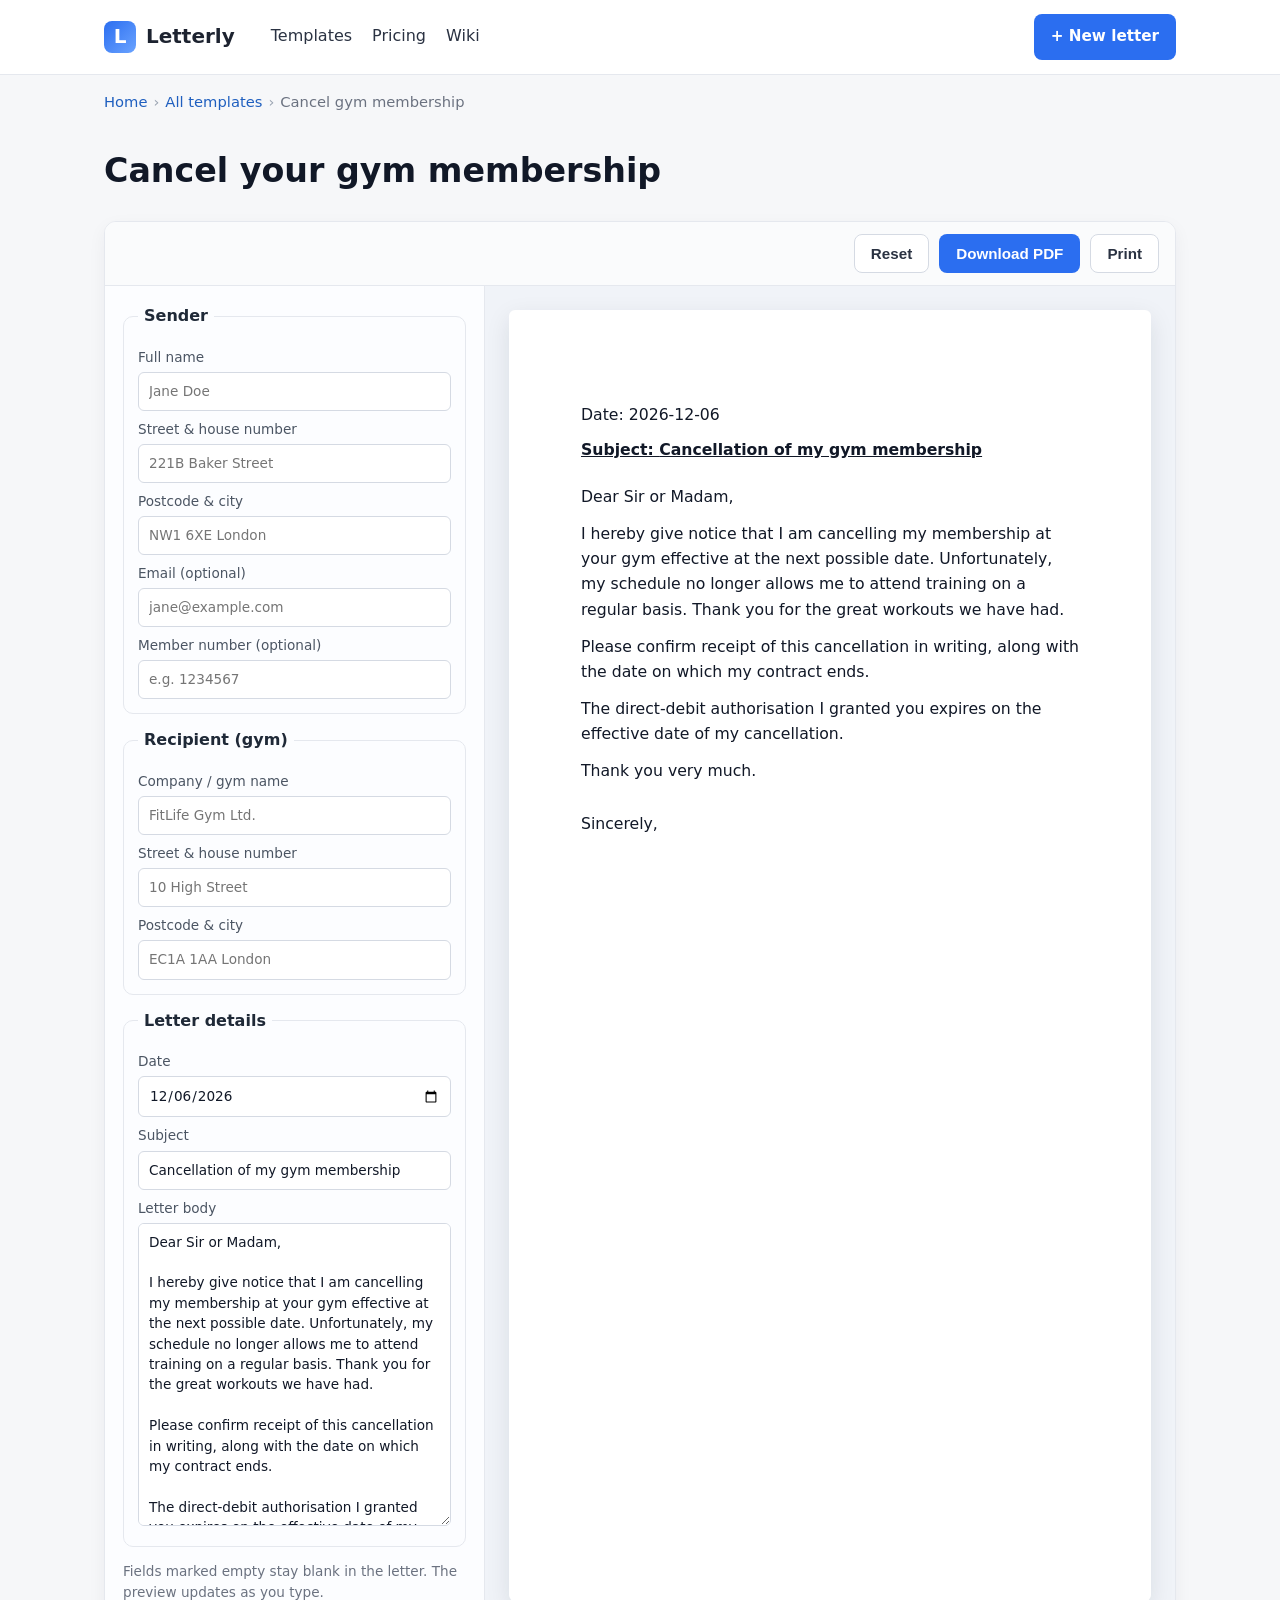
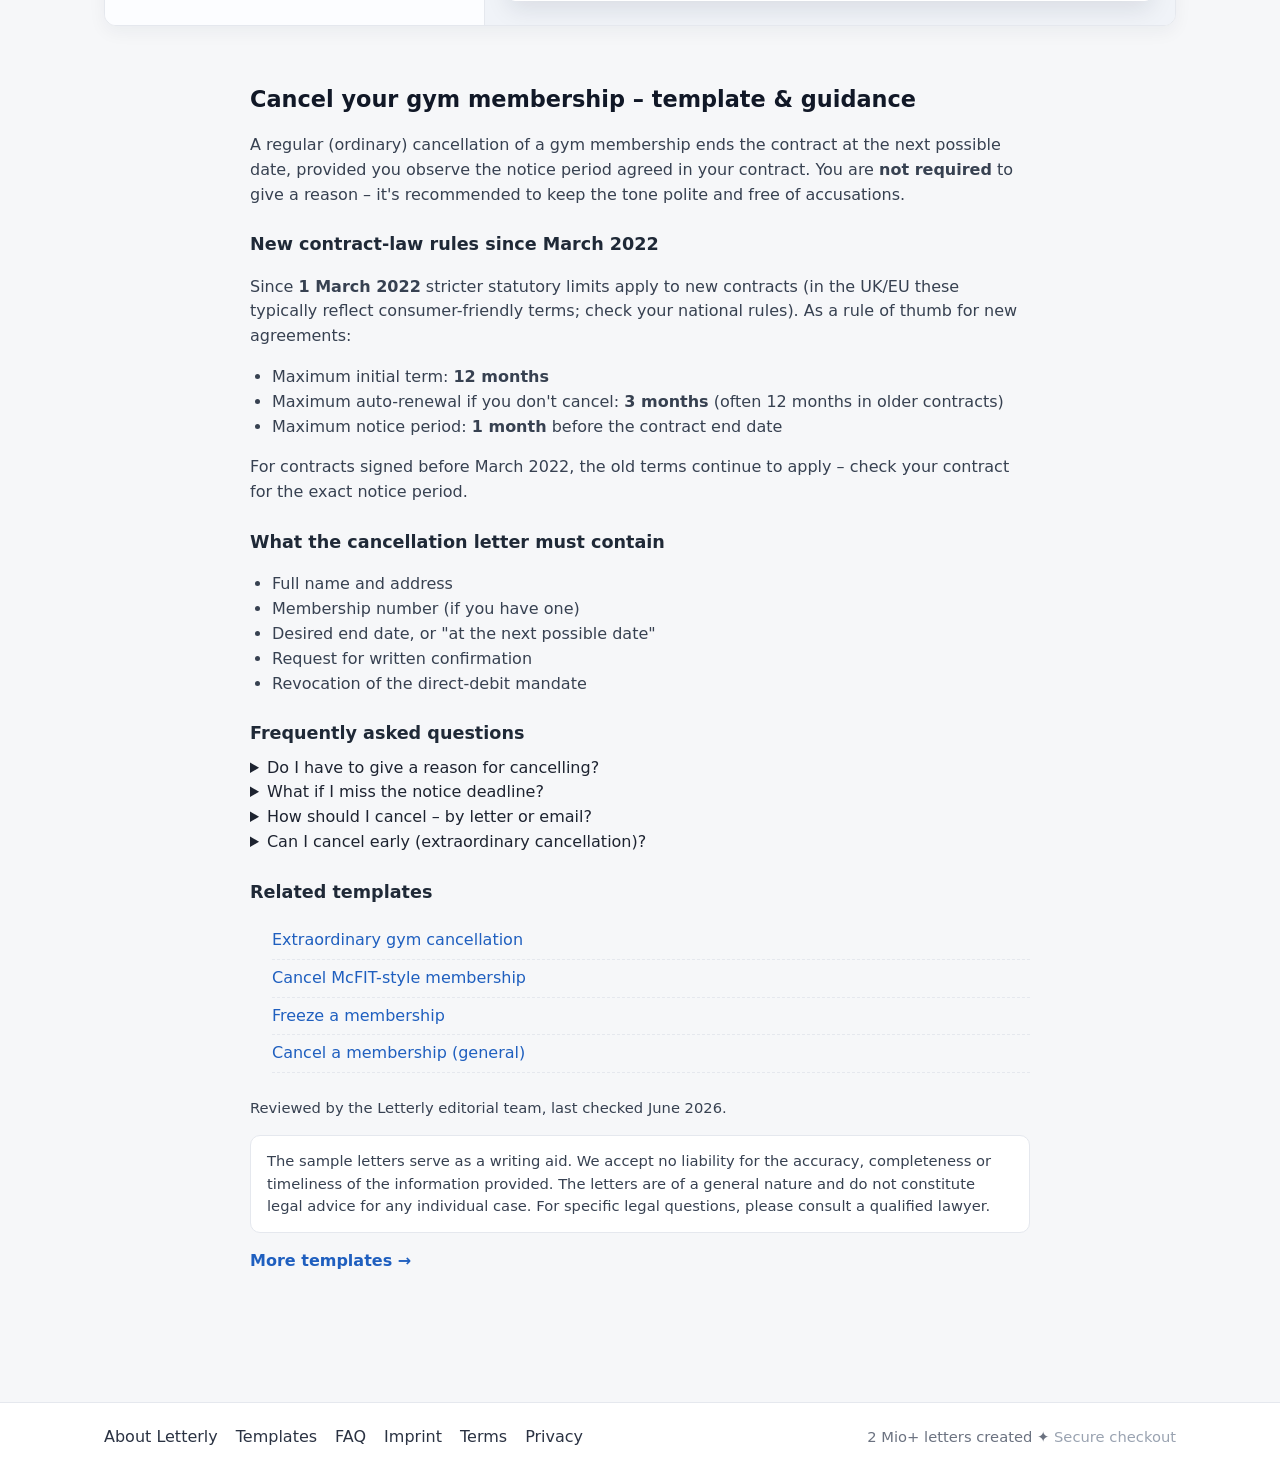
==== index.html @ f900211c "Move Letterly files to repo root Co-authored-by: kiloconnect[bot] <240665456+kiloconnect[bot]@users." ====
<!doctype html>
<html lang="en">
<head>
<meta charset="utf-8" />
<meta name="viewport" content="width=device-width, initial-scale=1" />
<title>Cancel gym membership – free template & sample letter | Letterly</title>
<meta name="description" content="Cancel your gym membership quickly and correctly – free sample letter, ready-to-use template, and a built-in editor to download your letter as a PDF." />
<link rel="stylesheet" href="styles.css" />
</head>
<body>

<header class="site-header">
  <div class="container header-inner">
    <a class="brand" href="/" aria-label="Letterly home">
      <span class="brand-mark" aria-hidden="true">L</span>
      <span class="brand-name">Letterly</span>
    </a>
    <nav class="primary-nav" aria-label="Primary">
      <a href="/templates">Templates</a>
      <a href="/pricing">Pricing</a>
      <a href="/wiki">Wiki</a>
    </nav>
    <a class="btn btn-primary new-letter" href="#editor">+ New letter</a>
  </div>
</header>

<nav class="breadcrumbs container" aria-label="Breadcrumb">
  <ol>
    <li><a href="/">Home</a></li>
    <li><a href="/templates">All templates</a></li>
    <li aria-current="page">Cancel gym membership</li>
  </ol>
</nav>

<main class="container page">

  <h1>Cancel your gym membership</h1>

  <section class="editor-wrap" id="editor">
    <div class="editor-toolbar" role="toolbar" aria-label="Letter actions">
      <button type="button" class="btn btn-ghost" id="btn-reset">Reset</button>
      <button type="button" class="btn btn-primary" id="btn-pdf">Download PDF</button>
      <button type="button" class="btn btn-ghost" id="btn-print">Print</button>
    </div>

    <div class="editor-grid">

      <form class="editor-form" id="letter-form" autocomplete="on" novalidate>
        <fieldset>
          <legend>Sender</legend>
          <label>Full name
            <input type="text" name="sender_name" placeholder="Jane Doe" />
          </label>
          <label>Street &amp; house number
            <input type="text" name="sender_street" placeholder="221B Baker Street" />
          </label>
          <label>Postcode &amp; city
            <input type="text" name="sender_city" placeholder="NW1 6XE London" />
          </label>
          <label>Email (optional)
            <input type="email" name="sender_email" placeholder="jane@example.com" />
          </label>
          <label>Member number (optional)
            <input type="text" name="member_no" placeholder="e.g. 1234567" />
          </label>
        </fieldset>

        <fieldset>
          <legend>Recipient (gym)</legend>
          <label>Company / gym name
            <input type="text" name="rcv_company" placeholder="FitLife Gym Ltd." />
          </label>
          <label>Street &amp; house number
            <input type="text" name="rcv_street" placeholder="10 High Street" />
          </label>
          <label>Postcode &amp; city
            <input type="text" name="rcv_city" placeholder="EC1A 1AA London" />
          </label>
        </fieldset>

        <fieldset>
          <legend>Letter details</legend>
          <label>Date
            <input type="date" name="date" />
          </label>
          <label>Subject
            <input type="text" name="subject" value="Cancellation of my gym membership" />
          </label>
          <label class="full">Letter body
            <textarea name="body" rows="14" spellcheck="true"></textarea>
          </label>
        </fieldset>

        <p class="form-hint">Fields marked empty stay blank in the letter. The preview updates as you type.</p>
      </form>

      <article class="letter-page" aria-label="Letter preview">
        <div class="letter">
          <div class="letter-meta">
            <div class="sender-block">
              <div class="sender-name" data-field="sender_name"></div>
              <div data-field="sender_street"></div>
              <div data-field="sender_city"></div>
              <div data-field="sender_email"></div>
            </div>
            <div class="receiver-block">
              <div data-field="rcv_company"></div>
              <div data-field="rcv_street"></div>
              <div data-field="rcv_city"></div>
            </div>
          </div>

          <div class="letter-info">
            <div class="date-line">Date: <span data-field="date"></span></div>
            <div class="subject-line">Subject: <span data-field="subject"></span></div>
            <div class="member-line" data-show-if="member_no">Member no.: <span data-field="member_no"></span></div>
          </div>

          <div class="letter-body" data-field="body"></div>

          <div class="letter-sign">
            <div class="sign-line">Sincerely,</div>
            <div class="sign-name" data-field="sender_name"></div>
          </div>
        </div>
      </article>

    </div>
  </section>

  <section class="info-section">
    <h2>Cancel your gym membership – template &amp; guidance</h2>

    <p>
      A regular (ordinary) cancellation of a gym membership ends the contract at the next possible date,
      provided you observe the notice period agreed in your contract. You are <strong>not required</strong>
      to give a reason – it's recommended to keep the tone polite and free of accusations.
    </p>

    <h3>New contract-law rules since March 2022</h3>
    <p>
      Since <strong>1 March 2022</strong> stricter statutory limits apply to new contracts
      (in the UK/EU these typically reflect consumer-friendly terms; check your national rules).
      As a rule of thumb for new agreements:
    </p>
    <ul>
      <li>Maximum initial term: <strong>12 months</strong></li>
      <li>Maximum auto-renewal if you don't cancel: <strong>3 months</strong> (often 12 months in older contracts)</li>
      <li>Maximum notice period: <strong>1 month</strong> before the contract end date</li>
    </ul>
    <p>
      For contracts signed before March 2022, the old terms continue to apply – check your contract
      for the exact notice period.
    </p>

    <h3>What the cancellation letter must contain</h3>
    <ul>
      <li>Full name and address</li>
      <li>Membership number (if you have one)</li>
      <li>Desired end date, or "at the next possible date"</li>
      <li>Request for written confirmation</li>
      <li>Revocation of the direct-debit mandate</li>
    </ul>

    <h3>Frequently asked questions</h3>

    <details>
      <summary>Do I have to give a reason for cancelling?</summary>
      <p>No. With an ordinary cancellation, you are not obliged to state a reason. You should, however,
      avoid criticism in your letter – a factual tone is more professional and prevents unnecessary conflict.</p>
    </details>

    <details>
      <summary>What if I miss the notice deadline?</summary>
      <p>Still send your cancellation – using the wording "at the next possible date". For post-March-2022
      contracts the term only extends by up to 3 months, not a full year as before.</p>
    </details>

    <details>
      <summary>How should I cancel – by letter or email?</summary>
      <p>Many gyms accept cancellation by email or via an online form. The legally safest option, however,
      is a written letter sent by <a href="#">registered post with proof of delivery</a>, because you can
      prove it was received on time.</p>
    </details>

    <details>
      <summary>Can I cancel early (extraordinary cancellation)?</summary>
      <p>Yes, for important reasons (relocation, illness, price increase, change of opening hours).
      See the <a href="#">template for extraordinary cancellation</a> for details.</p>
    </details>

    <h3>Related templates</h3>
    <ul class="related">
      <li><a href="#">Extraordinary gym cancellation</a></li>
      <li><a href="#">Cancel McFIT-style membership</a></li>
      <li><a href="#">Freeze a membership</a></li>
      <li><a href="#">Cancel a membership (general)</a></li>
    </ul>

    <p class="byline">Reviewed by the Letterly editorial team, last checked June 2026.</p>

    <p class="disclaimer">
      The sample letters serve as a writing aid. We accept no liability for the accuracy, completeness
      or timeliness of the information provided. The letters are of a general nature and do not constitute
      legal advice for any individual case. For specific legal questions, please consult a qualified lawyer.
    </p>

    <p><a href="/templates" class="link-more">More templates →</a></p>
  </section>

</main>

<footer class="site-footer">
  <div class="container footer-inner">
    <nav aria-label="Footer">
      <a href="/about">About Letterly</a>
      <a href="/templates">Templates</a>
      <a href="/faq">FAQ</a>
      <a href="/imprint">Imprint</a>
      <a href="/terms">Terms</a>
      <a href="/privacy">Privacy</a>
    </nav>
    <div class="footer-trust">
      <span>2 Mio+&nbsp;letters created ✦</span>
      <span class="muted">Secure checkout</span>
    </div>
  </div>
</footer>

<script src="app.js"></script>
</body>
</html>
---- styles.css ----
/* ---------- Base ---------- */
* { box-sizing: border-box; }
html, body { margin: 0; padding: 0; }
body {
  font: 16px/1.55 system-ui, -apple-system, "Segoe UI", Roboto, "Helvetica Neue", Arial, sans-serif;
  color: #1d2330;
  background: #f6f7f9;
  -webkit-font-smoothing: antialiased;
}
a { color: #1f5fbf; text-decoration: none; }
a:hover { text-decoration: underline; }
.container { max-width: 1120px; margin: 0 auto; padding: 0 24px; }

/* ---------- Header ---------- */
.site-header {
  background: #fff;
  border-bottom: 1px solid #e5e8ee;
  position: sticky; top: 0; z-index: 10;
}
.header-inner {
  display: flex; align-items: center; gap: 24px;
  padding: 14px 24px;
}
.brand {
  display: inline-flex; align-items: center; gap: 10px;
  font-weight: 700; font-size: 1.25rem; color: #1d2330;
}
.brand-mark {
  display: inline-grid; place-items: center;
  width: 32px; height: 32px; border-radius: 8px;
  background: linear-gradient(135deg, #2b6ef0, #6aa3ff);
  color: #fff; font-weight: 800;
}
.primary-nav { display: flex; gap: 20px; margin-left: 12px; }
.primary-nav a { color: #2a3242; font-weight: 500; }
.new-letter { margin-left: auto; }

/* ---------- Buttons ---------- */
.btn {
  display: inline-block; padding: 10px 16px; border-radius: 8px;
  border: 1px solid transparent; cursor: pointer; font-weight: 600;
  font-size: 0.95rem; text-decoration: none;
}
.btn-primary { background: #2b6ef0; color: #fff; }
.btn-primary:hover { background: #2456cf; text-decoration: none; }
.btn-ghost { background: #fff; color: #2a3242; border-color: #d5dae3; }
.btn-ghost:hover { background: #f1f3f7; }

/* ---------- Breadcrumbs ---------- */
.breadcrumbs { padding: 16px 24px 0; }
.breadcrumbs ol {
  list-style: none; padding: 0; margin: 0;
  display: flex; flex-wrap: wrap; gap: 6px;
  color: #6b7280; font-size: 0.92rem;
}
.breadcrumbs li::after { content: "›"; margin-left: 6px; color: #9aa3b1; }
.breadcrumbs li:last-child::after { content: ""; }

/* ---------- Page ---------- */
.page { padding: 20px 24px 64px; }
h1 {
  font-size: clamp(1.7rem, 2.6vw, 2.2rem);
  margin: 12px 0 24px; color: #111827;
}

.info-section { max-width: 780px; margin: 56px auto 0; }
.info-section h2 {
  font-size: 1.4rem; margin-top: 36px; margin-bottom: 12px; color: #111827;
}
.info-section h3 {
  font-size: 1.1rem; margin-top: 24px; margin-bottom: 8px; color: #1f2937;
}
.info-section p, .info-section ul { color: #374151; }
.info-section ul { padding-left: 22px; }
.related { list-style: none; padding-left: 0; }
.related li { padding: 6px 0; border-bottom: 1px dashed #e5e8ee; }
.byline { color: #6b7280; font-size: 0.92rem; margin-top: 24px; }
.disclaimer {
  background: #fff; border: 1px solid #e5e8ee; border-radius: 10px;
  padding: 14px 16px; font-size: 0.92rem; color: #586374;
}
.link-more { font-weight: 600; }

/* ---------- Editor ---------- */
.editor-wrap {
  background: #fff; border: 1px solid #e5e8ee; border-radius: 12px;
  box-shadow: 0 6px 18px rgba(20, 30, 60, 0.05);
  overflow: hidden;
}
.editor-toolbar {
  display: flex; gap: 10px; justify-content: flex-end;
  padding: 12px 16px; border-bottom: 1px solid #e5e8ee; background: #fafbfc;
}
.editor-grid {
  display: grid; grid-template-columns: minmax(280px, 380px) 1fr;
  gap: 0;
}
@media (max-width: 860px) {
  .editor-grid { grid-template-columns: 1fr; }
}

.editor-form {
  padding: 18px 18px 22px; border-right: 1px solid #e5e8ee;
  background: #fcfdff;
}
@media (max-width: 860px) {
  .editor-form { border-right: 0; border-bottom: 1px solid #e5e8ee; }
}
.editor-form fieldset {
  border: 1px solid #e5e8ee; border-radius: 10px;
  padding: 10px 14px 14px; margin: 0 0 14px;
}
.editor-form legend { font-weight: 600; color: #1f2937; padding: 0 6px; }
.editor-form label {
  display: block; font-size: 0.85rem; color: #4b5563;
  margin-top: 8px;
}
.editor-form input, .editor-form textarea {
  width: 100%; margin-top: 4px;
  border: 1px solid #d5dae3; border-radius: 6px;
  padding: 8px 10px; font: inherit; color: #111827;
  background: #fff;
}
.editor-form input:focus, .editor-form textarea:focus {
  outline: 2px solid #2b6ef0; outline-offset: 1px; border-color: #2b6ef0;
}
.editor-form textarea { min-height: 200px; resize: vertical; line-height: 1.5; }
.form-hint { color: #6b7280; font-size: 0.85rem; margin: 6px 0 0; }

/* ---------- Letter page (preview) ---------- */
.letter-page {
  padding: 24px;
  display: flex; justify-content: center;
  background: #f0f3f8;
}
.letter {
  width: 100%; max-width: 680px;
  background: #fff;
  padding: 64px 72px;
  border-radius: 6px;
  box-shadow: 0 8px 24px rgba(15, 25, 50, 0.10);
  color: #111827; line-height: 1.6;
  min-height: 720px;
  font-size: 0.98rem;
}
@media (max-width: 860px) {
  .letter { padding: 36px 24px; }
}

.letter-meta { margin-bottom: 28px; }
.sender-block { margin-bottom: 24px; }
.sender-name { font-weight: 600; }
.receiver-block { margin-top: 12px; }

.letter-info { margin: 18px 0 22px; }
.letter-info .date-line { margin-bottom: 10px; }
.letter-info .subject-line {
  font-weight: 600; text-decoration: underline; margin-bottom: 8px;
}
.letter-info .member-line { color: #374151; font-size: 0.94rem; }

.letter-body { white-space: pre-wrap; }
.letter-body p { margin: 0 0 12px; }

.letter-sign { margin-top: 28px; }
.sign-line { margin-bottom: 40px; }
.sign-name { font-weight: 600; }

[hidden] { display: none !important; }

/* ---------- Footer ---------- */
.site-footer {
  margin-top: 48px; background: #fff; border-top: 1px solid #e5e8ee;
}
.footer-inner {
  display: flex; flex-wrap: wrap; gap: 18px;
  align-items: center; justify-content: space-between;
  padding: 22px 24px;
}
.footer-inner nav { display: flex; flex-wrap: wrap; gap: 18px; }
.footer-inner nav a { color: #2a3242; }
.footer-trust { color: #6b7280; font-size: 0.92rem; }
.muted { color: #9aa3b1; }

/* ---------- Print (PDF) ---------- */
@media print {
  body { background: #fff; }
  .site-header, .site-footer, .breadcrumbs, .editor-toolbar,
  .editor-form, .info-section, .new-letter { display: none !important; }
  .editor-wrap { border: 0; box-shadow: none; border-radius: 0; }
  .editor-grid { display: block; }
  .letter-page {
    padding: 0; background: #fff;
  }
  .letter {
    box-shadow: none; border-radius: 0;
    padding: 0; max-width: none; min-height: 0;
  }
  @page { margin: 18mm 16mm; }
}
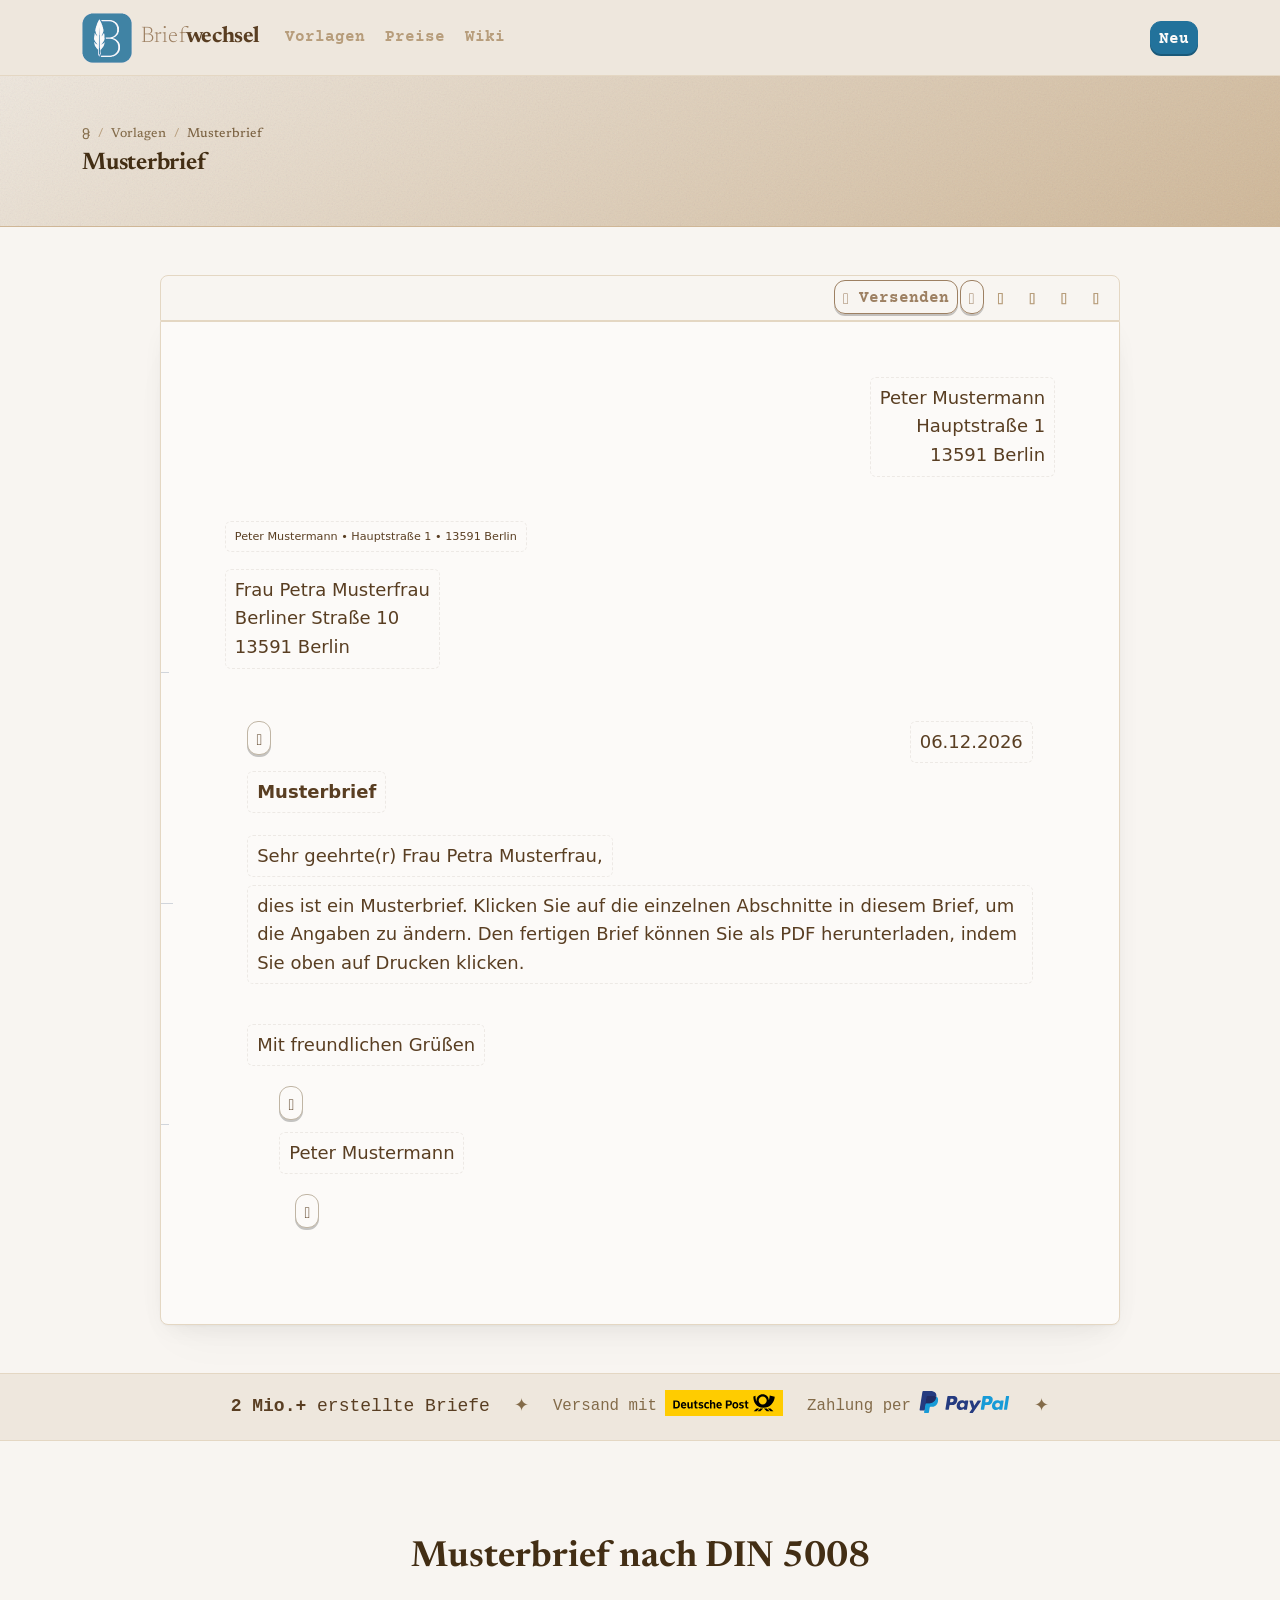
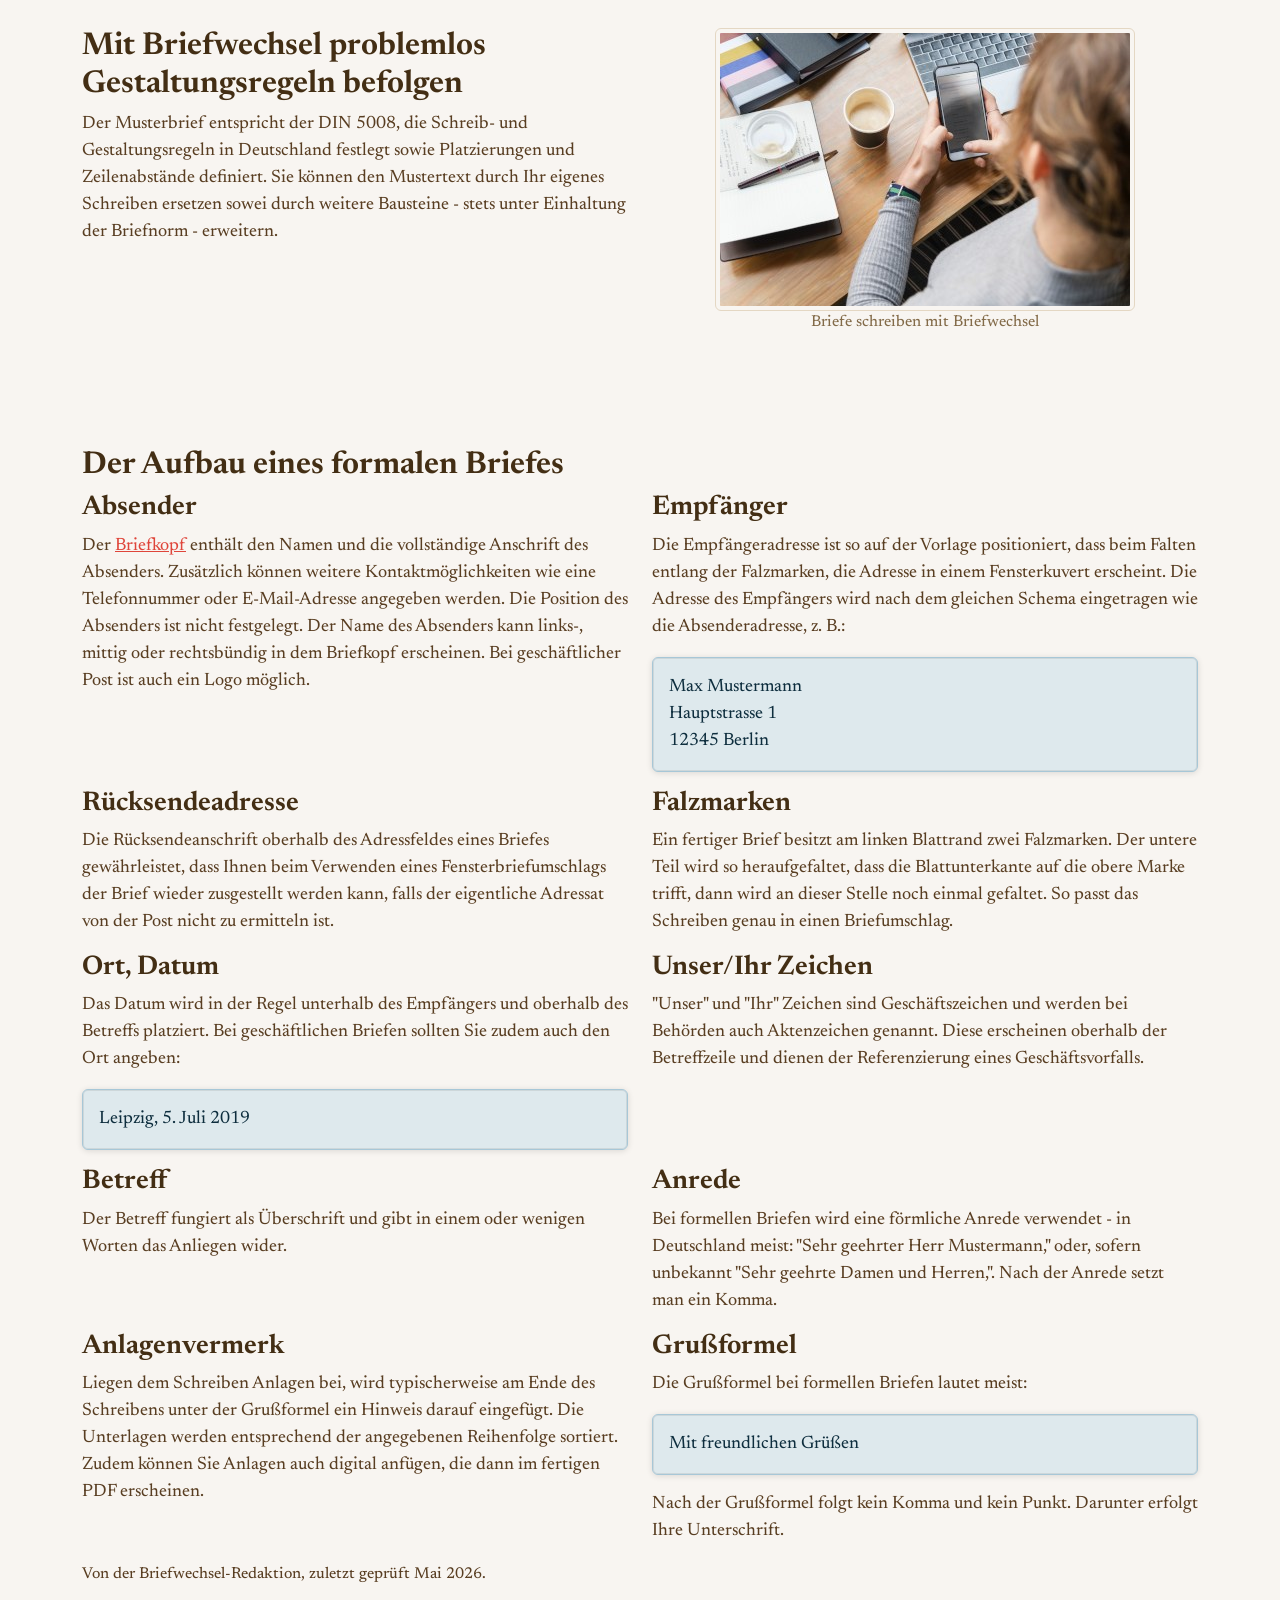
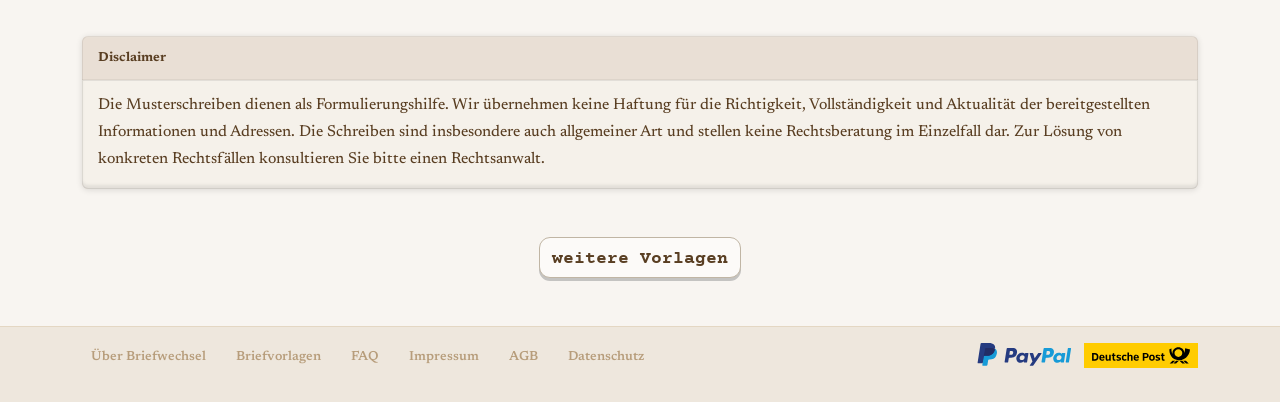
==== commit 37202f78: "refactor(ui): migrate to bootstrap and update content to German Replace custom CSS and vanilla JavaS" ====
--- a/index.html
+++ b/index.html
@@ -1,232 +1,272 @@
 <!doctype html>
-<html lang="en">
-<head>
+<html lang="de">
+    <head>
 <meta charset="utf-8" />
 <meta name="viewport" content="width=device-width, initial-scale=1" />
-<title>Cancel gym membership – free template & sample letter | Letterly</title>
-<meta name="description" content="Cancel your gym membership quickly and correctly – free sample letter, ready-to-use template, and a built-in editor to download your letter as a PDF." />
-<link rel="stylesheet" href="styles.css" />
-</head>
-<body>
+<link rel="apple-touch-icon" href="assets/img/logo_bw.png" />
+<link rel="icon" type="image/png" sizes="32x32" href="assets/img/logo_bw.png" />
+<link rel="icon" type="image/png" sizes="16x16" href="assets/img/logo_bw.png" />
+<link href="assets/css/bootstrap-icons.min.css" rel="stylesheet" type="text/css" />
+<link href="assets/css/style.min.css" rel="stylesheet" type="text/css" />
+<meta name="theme-color" content="#ffffff" />
+        <meta name="description" content="Musterbrief nach DIN 5008 – kostenlose Vorlage online ausfüllen. Mit Aufbau-Erklärung (Absender, Empfänger, Betreff, Grußformel) für Behörden und Unternehmen."/>
+<link rel="canonical" href="https://www.brief-wechsel.de/vorlagen/musterbrief" />
+<title>Musterbrief – kostenlose Vorlage nach DIN 5008</title>
+        <meta property="og:type" content="website" />
+        <meta property="og:url" content="https://www.brief-wechsel.de/vorlagen/musterbrief" />
+        <meta property="og:title" content="Musterbrief" />
+        <meta property="og:locale" content="de_DE" />
+    </head>
+    <body>
+        <header>
+<nav class="navbar navbar-expand-lg navbar-light bg-light">
+    <div class="container">
+        <a class="navbar-brand d-inline-flex align-items-center" href="#" title="Startseite" style="gap:0"><img src="assets/img/logo_bw.png" title="Briefwechsel" alt="Briefwechsel" width="50" height="50"/><span style="display:inline-flex;align-items:baseline;gap:0;margin-left:0.55rem;letter-spacing:-0.02em;line-height:1;vertical-align:middle"><span style="font-weight:300;color:var(--bs-primary);letter-spacing:0.01em">Brief</span><span style="font-weight:700;color:var(--bs-dark)">wechsel</span></span></a>
+        <button class="navbar-toggler" type="button" aria-controls="navbarMain" aria-expanded="false" aria-label="Navigation öffnen" onclick="var m=document.getElementById('navbarMain');var open=m.classList.toggle('show');this.setAttribute('aria-expanded',open)">
+            <span class="navbar-toggler-icon"></span>
+        </button>
+        <div class="collapse navbar-collapse" id="navbarMain">
+            <div class="navbar-nav me-auto">
+                <a class="nav-item nav-link" href="#" title="Vorlagen und Musterschreiben">Vorlagen</a>
+                <a class="nav-item nav-link" href="#" title="Preise fuer den Briefversand">Preise</a>
+                <a class="nav-item nav-link" href="#" title="Weitere Informationen">Wiki</a>
+            </div>
+            <a class="btn btn-info btn-sm d-block d-lg-inline mx-auto ms-lg-auto me-lg-0 mt-2 mt-lg-0" href="#" title="Neuen Brief schreiben">Neu</a>
+        </div>
+    </div>
+</nav>
+            <div class="primary-subheader py-3 py-sm-5 overflow-hidden">
+                <div class="container">
+                    <nav aria-label="breadcrumb">
+                        <ol class="breadcrumb">
+                            <li class="breadcrumb-item">
+                                <a href="#" title="Startseite">
+                                    <i class="bi bi-house"></i>
+                                </a>
+                            </li>
+                            <li class="breadcrumb-item">
+                                <a href="#" title="alle Vorlagen und Musterschreiben">Vorlagen</a>
+                            </li>
+                            <li class="breadcrumb-item active d-none d-sm-block" aria-current="page">
+                                Musterbrief
+                            </li>
+                        </ol>
+                    </nav>
+                    <h1>Musterbrief</h1>
+                </div>
+            </div>
+        </header>
+        <main>
+            <div class="container my-5">
+                <div id="app" class="mx-auto app-col">
+                    <div class="document mt-5 p-md-5 p-3">
+                        <div class="row justify-content-end">
+                            <div class="col-md-3">
+                                <div class="plhl-bg m-3">
+                                    <div style="height: 15px"></div>
+                                    <div class="plhl-masker" style="height: 10px"></div>
+                                    <div style="height: 15px"></div>
+                                    <div class="plhl-masker" style="height: 10px"></div>
+                                    <div style="height: 15px"></div>
+                                </div>
+                            </div>
+                        </div>
+                        <div class="row mt-5">
+                            <div class="col-md-3">
+                                <div class="plhl-bg m-3">
+                                    <div style="height: 15px"></div>
+                                    <div class="plhl-masker" style="height: 10px"></div>
+                                    <div style="height: 15px"></div>
+                                    <div class="plhl-masker" style="height: 10px"></div>
+                                    <div style="height: 15px"></div>
+                                </div>
+                            </div>
+                        </div>
+                        <div class="row mt-5 mb-5"><div class="col-10" id="body">
+ <p>Sehr geehrte Frau Petra Musterfrau,</p>
+ <p>verwenden Sie diese interaktive Vorlage für Ihre Korrespondenz mit Firmen, Behörden und Ämter. Zum Schreiben benötigen Sie nichts weiter als Ihren Browser, die Einhaltung der DIN-Norm ist damit gewährleistet. Formatierungsprobleme, ungewünschte Einrückungen sowie Zeilenumbrüche gehören der Vergangenheit an und Sie können sich ganz Ihrem Anliegen widmen.</p>
+ <p></p>
+ <p>Dies ist ein Musterbrief. Klicken Sie auf die einzelnen Abschnitte in diesem Brief, um die Angaben zu ändern. Den fertigen Brief können Sie als PDF herunterladen, indem Sie oben auf Drucken klicken.</p>
+</div></div>
+                        <div class="row mt-5 mb-5">
+                            <div class="alert alert-warning">
+                                <div class="callout-title">Bitte warten</div>
+                                <div class="callout-content">
+                                    Ihr Brief wird geladen. Sollte diese
+                                    Nachricht nicht in Kürze verschwinden,
+                                    empfehlen wir Ihnen, auch aus
+                                    Sicherheitsgründen, einen modernen Browser
+                                    wie
+                                    <a href="https://www.mozilla.org/de/firefox/new/">Firefox</a>
+                                    oder Chrome zu verwenden.
+                                </div>
+                            </div>
+                        </div>
+                    </div>
+                </div>
+            </div>
 
-<header class="site-header">
-  <div class="container header-inner">
-    <a class="brand" href="/" aria-label="Letterly home">
-      <span class="brand-mark" aria-hidden="true">L</span>
-      <span class="brand-name">Letterly</span>
-    </a>
-    <nav class="primary-nav" aria-label="Primary">
-      <a href="/templates">Templates</a>
-      <a href="/pricing">Pricing</a>
-      <a href="/wiki">Wiki</a>
-    </nav>
-    <a class="btn btn-primary new-letter" href="#editor">+ New letter</a>
-  </div>
-</header>
+            <section class="bg-body-secondary border-top border-bottom py-3 font-courier">
+                <div class="container">
+                    <div class="d-flex align-items-center justify-content-center gap-3 gap-md-4 flex-wrap text-muted">
+                        <span class="text-body"><strong>2&nbsp;Mio.+</strong> erstellte Briefe</span>
+                        <span class="text-muted d-none d-md-block">✦</span>
+                        <span class="d-inline-flex align-items-center gap-2">
+                            <span class="small">Versand mit</span>
+                            <img src="assets/img/DP-Logo_LM_rgb.svg" class="mb-2" alt="Deutsche Post" style="height: 26px"/>
+                        </span>
+                        <span class="d-inline-flex align-items-center gap-2">
+                            <span class="small">Zahlung per</span>
+                            <img src="assets/img/paypal.svg" class="mb-2" alt="PayPal" style="height: 24px"/>
+                        </span>
+                        <span class="text-muted d-none d-md-block">✦</span>
+                    </div>
+                </div>
+            </section>
 
-<nav class="breadcrumbs container" aria-label="Breadcrumb">
-  <ol>
-    <li><a href="/">Home</a></li>
-    <li><a href="/templates">All templates</a></li>
-    <li aria-current="page">Cancel gym membership</li>
-  </ol>
-</nav>
+            <section class="mt-5 pt-5 pb-5 bg-light prose" id="info">
+                <div class="container">
+                    <h2 class="text-center mb-5">Musterbrief nach DIN 5008</h2>
+        <div class="row">
+            <div class="col-md-6">
+                <h3>Mit Briefwechsel problemlos Gestaltungsregeln befolgen</h3>
+                <p>Der Musterbrief entspricht der DIN 5008, die Schreib- und Gestaltungsregeln in Deutschland festlegt sowie Platzierungen und Zeilenabstände definiert. Sie können den Mustertext durch Ihr eigenes Schreiben ersetzen sowei durch weitere Bausteine - stets unter Einhaltung der Briefnorm - erweitern.</p>
+            </div>
+            <div class="col-md-6">
+                <figure class="text-center">
+                    <img src="assets/img/brief_schreiben.jpg" class="img-fluid img-thumbnail" alt="Einen Brief schreiben mit Briefwechsel"/>
+                    <figcaption class="figure-caption">Briefe schreiben mit Briefwechsel</figcaption>
+                </figure>
+            </div>
+        </div>
+                </div>
+            </section>
+            <section class="mt-5 pb-5">
+    <div class="container">
+        <h3>Der Aufbau eines formalen Briefes</h3>
+        <div class="row">
+            <div class="col-md-6">
+                <h4>Absender</h4>
+                <p>Der <a href="#">Briefkopf</a> enthält den Namen und die vollständige Anschrift des Absenders. Zusätzlich können weitere Kontaktmöglichkeiten wie eine Telefonnummer oder E-Mail-Adresse angegeben werden. Die Position des Absenders ist nicht festgelegt. Der Name des Absenders kann links-, mittig oder rechtsbündig in dem Briefkopf erscheinen. Bei geschäftlicher Post ist auch ein Logo möglich.</p>
+            </div>
+            <div class="col-md-6">
+                <h4>Empfänger</h4>
+                <p>Die Empfängeradresse ist so auf der Vorlage positioniert, dass beim Falten entlang der Falzmarken, die Adresse in einem Fensterkuvert erscheint. Die Adresse des Empfängers wird nach dem gleichen Schema eingetragen wie die Absenderadresse, z. B.:</p>
+                <div class="alert alert-info">
+                    Max Mustermann<br>
+                    Hauptstrasse 1<br>
+                    12345 Berlin
+                </div>
+            </div>
+        </div>
+        <div class="row">
+            <div class="col-md-6">
+                <h4>Rücksendeadresse</h4>
+                <p>Die Rücksendeanschrift oberhalb des Adressfeldes eines Briefes gewährleistet, dass Ihnen beim Verwenden eines Fensterbriefumschlags der Brief wieder zusgestellt werden kann, falls der eigentliche Adressat von der Post nicht zu ermitteln ist.</p>
+            </div>
+            <div class="col-md-6">
+                <h4>Falzmarken</h4>
+                <p>Ein fertiger Brief besitzt am linken Blattrand zwei Falzmarken. Der untere Teil wird so heraufgefaltet, dass die Blattunterkante auf die obere Marke trifft, dann wird an dieser Stelle noch einmal gefaltet. So passt das Schreiben genau in einen Briefumschlag.</p>
+            </div>
+        </div>
+        <div class="row">
+            <div class="col-md-6">
+                <h4>Ort, Datum</h4>
+                <p>Das Datum wird in der Regel unterhalb des Empfängers und oberhalb des Betreffs platziert. Bei geschäftlichen Briefen sollten Sie zudem auch den Ort angeben:</p>
+                <div class="alert alert-info">Leipzig, 5. Juli 2019</div>
+            </div>
+            <div class="col-md-6">
+                <h4>Unser/Ihr Zeichen</h4>
+                <p>"Unser" und "Ihr" Zeichen sind Geschäftszeichen und werden bei Behörden auch Aktenzeichen genannt. Diese erscheinen oberhalb der Betreffzeile und dienen der Referenzierung eines Geschäftsvorfalls.</p>
+            </div>
+        </div>
+        <div class="row">
+            <div class="col-md-6">
+                <h4>Betreff</h4>
+                <p>Der Betreff fungiert als Überschrift und gibt in einem oder wenigen Worten das Anliegen wider.</p>
+            </div>
+            <div class="col-md-6">
+                <h4>Anrede</h4>
+                <p>Bei formellen Briefen wird eine förmliche Anrede verwendet - in Deutschland meist: "Sehr geehrter Herr Mustermann," oder, sofern unbekannt "Sehr geehrte Damen und Herren,". Nach der Anrede setzt man ein Komma.</p>
+            </div>
+        </div>
+        <div class="row">
+            <div class="col-md-6">
+                <h4>Anlagenvermerk</h4>
+                <p>Liegen dem Schreiben Anlagen bei, wird typischerweise am Ende des Schreibens unter der Grußformel ein Hinweis darauf eingefügt. Die Unterlagen werden entsprechend der angegebenen Reihenfolge sortiert. Zudem können Sie Anlagen auch digital anfügen, die dann im fertigen PDF erscheinen.</p>
+            </div>
+            <div class="col-md-6">
+                <h4>Grußformel</h4>
+                <p>Die Grußformel bei formellen Briefen lautet meist:</p>
+                <div class="alert alert-info">Mit freundlichen Grüßen</div>
+                <p>Nach der Grußformel folgt kein Komma und kein Punkt. Darunter erfolgt Ihre Unterschrift.</p>
+            </div>
+        </div>
 
-<main class="container page">
-
-  <h1>Cancel your gym membership</h1>
-
-  <section class="editor-wrap" id="editor">
-    <div class="editor-toolbar" role="toolbar" aria-label="Letter actions">
-      <button type="button" class="btn btn-ghost" id="btn-reset">Reset</button>
-      <button type="button" class="btn btn-primary" id="btn-pdf">Download PDF</button>
-      <button type="button" class="btn btn-ghost" id="btn-print">Print</button>
-    </div>
-
-    <div class="editor-grid">
-
-      <form class="editor-form" id="letter-form" autocomplete="on" novalidate>
-        <fieldset>
-          <legend>Sender</legend>
-          <label>Full name
-            <input type="text" name="sender_name" placeholder="Jane Doe" />
-          </label>
-          <label>Street &amp; house number
-            <input type="text" name="sender_street" placeholder="221B Baker Street" />
-          </label>
-          <label>Postcode &amp; city
-            <input type="text" name="sender_city" placeholder="NW1 6XE London" />
-          </label>
-          <label>Email (optional)
-            <input type="email" name="sender_email" placeholder="jane@example.com" />
-          </label>
-          <label>Member number (optional)
-            <input type="text" name="member_no" placeholder="e.g. 1234567" />
-          </label>
-        </fieldset>
-
-        <fieldset>
-          <legend>Recipient (gym)</legend>
-          <label>Company / gym name
-            <input type="text" name="rcv_company" placeholder="FitLife Gym Ltd." />
-          </label>
-          <label>Street &amp; house number
-            <input type="text" name="rcv_street" placeholder="10 High Street" />
-          </label>
-          <label>Postcode &amp; city
-            <input type="text" name="rcv_city" placeholder="EC1A 1AA London" />
-          </label>
-        </fieldset>
-
-        <fieldset>
-          <legend>Letter details</legend>
-          <label>Date
-            <input type="date" name="date" />
-          </label>
-          <label>Subject
-            <input type="text" name="subject" value="Cancellation of my gym membership" />
-          </label>
-          <label class="full">Letter body
-            <textarea name="body" rows="14" spellcheck="true"></textarea>
-          </label>
-        </fieldset>
-
-        <p class="form-hint">Fields marked empty stay blank in the letter. The preview updates as you type.</p>
-      </form>
-
-      <article class="letter-page" aria-label="Letter preview">
-        <div class="letter">
-          <div class="letter-meta">
-            <div class="sender-block">
-              <div class="sender-name" data-field="sender_name"></div>
-              <div data-field="sender_street"></div>
-              <div data-field="sender_city"></div>
-              <div data-field="sender_email"></div>
-            </div>
-            <div class="receiver-block">
-              <div data-field="rcv_company"></div>
-              <div data-field="rcv_street"></div>
-              <div data-field="rcv_city"></div>
-            </div>
-          </div>
-
-          <div class="letter-info">
-            <div class="date-line">Date: <span data-field="date"></span></div>
-            <div class="subject-line">Subject: <span data-field="subject"></span></div>
-            <div class="member-line" data-show-if="member_no">Member no.: <span data-field="member_no"></span></div>
-          </div>
-
-          <div class="letter-body" data-field="body"></div>
-
-          <div class="letter-sign">
-            <div class="sign-line">Sincerely,</div>
-            <div class="sign-name" data-field="sender_name"></div>
-          </div>
-        </div>
-      </article>
-
-    </div>
-  </section>
-
-  <section class="info-section">
-    <h2>Cancel your gym membership – template &amp; guidance</h2>
-
-    <p>
-      A regular (ordinary) cancellation of a gym membership ends the contract at the next possible date,
-      provided you observe the notice period agreed in your contract. You are <strong>not required</strong>
-      to give a reason – it's recommended to keep the tone polite and free of accusations.
-    </p>
-
-    <h3>New contract-law rules since March 2022</h3>
-    <p>
-      Since <strong>1 March 2022</strong> stricter statutory limits apply to new contracts
-      (in the UK/EU these typically reflect consumer-friendly terms; check your national rules).
-      As a rule of thumb for new agreements:
-    </p>
-    <ul>
-      <li>Maximum initial term: <strong>12 months</strong></li>
-      <li>Maximum auto-renewal if you don't cancel: <strong>3 months</strong> (often 12 months in older contracts)</li>
-      <li>Maximum notice period: <strong>1 month</strong> before the contract end date</li>
-    </ul>
-    <p>
-      For contracts signed before March 2022, the old terms continue to apply – check your contract
-      for the exact notice period.
-    </p>
-
-    <h3>What the cancellation letter must contain</h3>
-    <ul>
-      <li>Full name and address</li>
-      <li>Membership number (if you have one)</li>
-      <li>Desired end date, or "at the next possible date"</li>
-      <li>Request for written confirmation</li>
-      <li>Revocation of the direct-debit mandate</li>
-    </ul>
-
-    <h3>Frequently asked questions</h3>
-
-    <details>
-      <summary>Do I have to give a reason for cancelling?</summary>
-      <p>No. With an ordinary cancellation, you are not obliged to state a reason. You should, however,
-      avoid criticism in your letter – a factual tone is more professional and prevents unnecessary conflict.</p>
-    </details>
-
-    <details>
-      <summary>What if I miss the notice deadline?</summary>
-      <p>Still send your cancellation – using the wording "at the next possible date". For post-March-2022
-      contracts the term only extends by up to 3 months, not a full year as before.</p>
-    </details>
-
-    <details>
-      <summary>How should I cancel – by letter or email?</summary>
-      <p>Many gyms accept cancellation by email or via an online form. The legally safest option, however,
-      is a written letter sent by <a href="#">registered post with proof of delivery</a>, because you can
-      prove it was received on time.</p>
-    </details>
-
-    <details>
-      <summary>Can I cancel early (extraordinary cancellation)?</summary>
-      <p>Yes, for important reasons (relocation, illness, price increase, change of opening hours).
-      See the <a href="#">template for extraordinary cancellation</a> for details.</p>
-    </details>
-
-    <h3>Related templates</h3>
-    <ul class="related">
-      <li><a href="#">Extraordinary gym cancellation</a></li>
-      <li><a href="#">Cancel McFIT-style membership</a></li>
-      <li><a href="#">Freeze a membership</a></li>
-      <li><a href="#">Cancel a membership (general)</a></li>
-    </ul>
-
-    <p class="byline">Reviewed by the Letterly editorial team, last checked June 2026.</p>
-
-    <p class="disclaimer">
-      The sample letters serve as a writing aid. We accept no liability for the accuracy, completeness
-      or timeliness of the information provided. The letters are of a general nature and do not constitute
-      legal advice for any individual case. For specific legal questions, please consult a qualified lawyer.
-    </p>
-
-    <p><a href="/templates" class="link-more">More templates →</a></p>
-  </section>
-
-</main>
-
-<footer class="site-footer">
-  <div class="container footer-inner">
-    <nav aria-label="Footer">
-      <a href="/about">About Letterly</a>
-      <a href="/templates">Templates</a>
-      <a href="/faq">FAQ</a>
-      <a href="/imprint">Imprint</a>
-      <a href="/terms">Terms</a>
-      <a href="/privacy">Privacy</a>
-    </nav>
-    <div class="footer-trust">
-      <span>2 Mio+&nbsp;letters created ✦</span>
-      <span class="muted">Secure checkout</span>
+        <p><small>Von der Briefwechsel-Redaktion, zuletzt geprüft Mai 2026.</small></p>
+                    <div class="callout callout-note mt-5">
+                        <div class="callout-title">Disclaimer</div>
+                        <div class="callout-content">
+                            <small>Die Musterschreiben dienen als Formulierungshilfe. Wir übernehmen keine Haftung für die Richtigkeit, Vollständigkeit und Aktualität der bereitgestellten Informationen und Adressen. Die Schreiben sind insbesondere auch allgemeiner Art und stellen keine Rechtsberatung im Einzelfall dar. Zur Lösung von konkreten Rechtsfällen konsultieren Sie bitte einen Rechtsanwalt.</small>
+                        </div>
+                    </div>
+                    <div class="text-center mt-5">
+                        <a class="btn btn-secondary" href="#" title="Briefvorlagen und Musterbriefe">weitere Vorlagen</a>
+                    </div>
+                </div>
+            </section>
+        </main>
+<script src="assets/js/app.js"></script>
+<footer>
+  <div class="container">
+    <div class="row">
+      <div class="col-md-8">
+        <ul class="list-inline">
+          <li class="list-inline-item"><a href="#">Über Briefwechsel</a></li>
+          <li class="list-inline-item"><a href="#">Briefvorlagen</a></li>
+          <li class="list-inline-item"><a href="#">FAQ</a></li>
+          <li class="list-inline-item"><a href="#">Impressum</a></li>
+          <li class="list-inline-item"><a href="#">AGB</a></li>
+          <li class="list-inline-item"><a href="#">Datenschutz</a></li>
+        </ul>
+      </div>
+      <div class="col-md-4 text-end">
+        <ul class="list-inline">
+          <li class="list-inline-item me-2"><img src="assets/img/paypal.svg" alt="PayPal" title="Briefe bezahlen mit PayPal" height="25"></li>
+          <li class="list-inline-item"><img src="assets/img/DP-Logo_LM_rgb.svg" alt="Deutsche Post" title="Briefe verschicken mit Deutsche Post" height="25"></li>
+        </ul>
+      </div>
     </div>
   </div>
 </footer>
-
-<script src="app.js"></script>
-</body>
+        <script>
+/* Self-contained FAQ accordion toggler. Mirrors the .collapsed/.show class
+   toggling that re-frame does for the in-app accordion (see preferences.cljs),
+   without any Bootstrap JS. Scoped to .accordion-faq so it never touches the
+   Reagent-managed settings accordion, and it never stops event propagation,
+   so React's synthetic events are unaffected. */
+(function () {
+  if (window.__faqAccordionBound) return;
+  window.__faqAccordionBound = true;
+  document.addEventListener("click", function (e) {
+    var t = e.target;
+    if (!t || !t.closest) return;
+    var btn = t.closest(".accordion-faq .accordion-button");
+    if (!btn) return;
+    var item = btn.closest(".accordion-item");
+    var panel = item && item.querySelector(".accordion-collapse");
+    if (!panel) return;
+    var isOpen = !btn.classList.toggle("collapsed");
+    panel.classList.toggle("show", isOpen);
+    btn.setAttribute("aria-expanded", isOpen ? "true" : "false");
+  });
+})();
+</script>
+        <script>
+ var d = ["document",{"date":{"val":["missing",null,{}],"visible":true,"rep":["missing",null,{}]},"refline":[],"recipient":{"val":["slate",{"nodes":[{"object":"block","data":{},"type":"paragraph","nodes":[{"object":"text","leaves":[{"object":"leaf","marks":[{"data":{"tag":"foa"},"type":"meta"}],"text":"Frau"},{"object":"leaf","marks":[],"text":" "},{"object":"leaf","marks":[{"data":{"tag":"person"},"type":"meta"}],"text":"Petra Musterfrau"}]}]},{"object":"block","data":{},"type":"paragraph","nodes":[{"object":"text","leaves":[{"object":"leaf","marks":[{"data":{"tag":"street"},"type":"meta"}],"text":"Berliner Straße 10"}]}]},{"object":"block","data":{},"type":"paragraph","nodes":[{"object":"text","leaves":[{"object":"leaf","marks":[{"data":{"tag":"zipcode"},"type":"meta"}],"text":"13591"},{"object":"leaf","marks":[],"text":" "},{"object":"leaf","marks":[{"data":{"tag":"city"},"type":"meta"}],"text":"Berlin"}]}]}],"object":"document","data":{}},{}],"visible":true,"rep":["missing",null,{}]},"opening":{"val":["missing",null,{}],"visible":true,"rep":["missing",null,{}]},"signature-name":{"val":["missing",null,{}],"visible":true,"rep":["missing",null,{}]},"footer":[{"val":["missing",null,{}],"visible":false,"rep":["missing",null,{}]},{"val":["missing",null,{}],"visible":false,"rep":["missing",null,{}]},{"val":["missing",null,{}],"visible":false,"rep":["missing",null,{}]}],"return-address":{"val":["missing",null,{}],"visible":true,"rep":["missing",null,{}]},"sender":{"val":["slate",{"object":"document","data":{},"nodes":[{"object":"block","type":"paragraph","data":{},"nodes":[{"object":"text","leaves":[{"object":"leaf","text":"Peter Mustermann","marks":[{"object":"mark","type":"meta","data":{"tag":"person"}}]}]}]},{"object":"block","type":"paragraph","data":{},"nodes":[{"object":"text","leaves":[{"object":"leaf","text":"Hauptstraße 1","marks":[{"object":"mark","type":"meta","data":{"tag":"street"}}]}]}]},{"object":"block","type":"paragraph","data":{},"nodes":[{"object":"text","leaves":[{"object":"leaf","text":"13591","marks":[{"object":"mark","type":"meta","data":{"tag":"zipcode"}}]},{"object":"leaf","text":" ","marks":[]},{"object":"leaf","text":"Berlin","marks":[{"object":"mark","type":"meta","data":{"tag":"city"}}]}]}]}]},{}],"visible":true,"rep":["missing",null,{}]},"body":{"val":["slate",{"object":"document","data":{},"nodes":[{"object":"block","type":"paragraph","data":{},"nodes":[{"object":"text","leaves":[{"object":"leaf","text":"dies ist ein Musterbrief. Klicken Sie auf die einzelnen Abschnitte in diesem Brief, um die Angaben zu ändern. Den fertigen Brief können Sie als PDF herunterladen, indem Sie oben auf Drucken klicken.","marks":[]}]}]}]},{}],"visible":true,"rep":["missing",null,{}]},"subject":{"val":["slate",{"object":"document","data":{},"nodes":[{"object":"block","type":"paragraph","data":{},"nodes":[{"object":"text","leaves":[{"object":"leaf","text":"Musterbrief","marks":[]}]}]}]},{}],"visible":true,"rep":["missing",null,{}]},"closing":{"val":["slate",{"object":"document","data":{},"nodes":[{"object":"block","type":"paragraph","data":{},"nodes":[{"object":"text","leaves":[{"object":"leaf","text":"Mit freundlichen Grüßen","marks":[]}]}]}]},{}],"visible":true,"rep":["missing",null,{}]}},{"header-alignment":"right","layout":"din","lang":"german"}];
+</script>
+        <script>
+            lom.core.init("app", d);
+        </script>
+    </body>
 </html>
--- a/assets/css/style.min.css
+++ b/assets/css/style.min.css
@@ -0,0 +1,5 @@
+﻿@import"https://fonts.googleapis.com/css2?family=Courier+Prime:wght@400;700&family=Newsreader:ital,opsz,wght@0,6..72,300..800;1,6..72,300..800&display=swap";:root,[data-bs-theme=light]{--bs-blue: hsl(200, 64%, 37%);--bs-indigo: hsl(275, 37%, 43%);--bs-purple: hsl(275, 37%, 43%);--bs-pink: hsl(4, 72%, 55%);--bs-red: hsl(4, 56%, 48%);--bs-orange: hsl(18, 69%, 50%);--bs-yellow: hsl(40, 79%, 47%);--bs-green: hsl(149, 50%, 39%);--bs-teal: hsl(202, 66%, 48%);--bs-cyan: hsl(197, 39%, 56%);--bs-black: #000;--bs-white: #fff;--bs-gray: #6c757d;--bs-gray-dark: #343a40;--bs-gray-100: #f8f9fa;--bs-gray-200: #e9ecef;--bs-gray-300: #dee2e6;--bs-gray-400: #ced4da;--bs-gray-500: #adb5bd;--bs-gray-600: #6c757d;--bs-gray-700: #495057;--bs-gray-800: #343a40;--bs-gray-900: #212529;--bs-primary: hsl(31, 23%, 50%);--bs-secondary: hsl(34, 29%, 60%);--bs-success: hsl(149, 50%, 39%);--bs-info: hsl(200, 64%, 37%);--bs-warning: hsl(40, 79%, 47%);--bs-danger: hsl(4, 56%, 48%);--bs-light: hsl(35, 36%, 96%);--bs-dark: hsl(31, 45%, 24%);--bs-primary-rgb: 157, 128, 98;--bs-secondary-rgb: 183, 157, 123;--bs-success-rgb: 50, 149, 98;--bs-info-rgb: 34, 114, 155;--bs-warning-rgb: 215, 151, 25;--bs-danger-rgb: 191, 63, 54;--bs-light-rgb: 248, 245, 241;--bs-dark-rgb: 89, 62, 34;--bs-primary-text-emphasis: #3f3327;--bs-secondary-text-emphasis: #493f31;--bs-success-text-emphasis: #143c27;--bs-info-text-emphasis: #0e2e3e;--bs-warning-text-emphasis: #563c0a;--bs-danger-text-emphasis: #4c1916;--bs-light-text-emphasis: #495057;--bs-dark-text-emphasis: #495057;--bs-primary-bg-subtle: #ebe6e0;--bs-secondary-bg-subtle: #f1ebe5;--bs-success-bg-subtle: #d6eae0;--bs-info-bg-subtle: #d3e3eb;--bs-warning-bg-subtle: #f7ead1;--bs-danger-bg-subtle: #f2d9d7;--bs-light-bg-subtle: #fcfcfd;--bs-dark-bg-subtle: #ced4da;--bs-primary-border-subtle: #d8ccc0;--bs-secondary-border-subtle: #e2d8ca;--bs-success-border-subtle: #add5c0;--bs-info-border-subtle: #a7c7d7;--bs-warning-border-subtle: #efd5a3;--bs-danger-border-subtle: #e5b2af;--bs-light-border-subtle: #e9ecef;--bs-dark-border-subtle: #adb5bd;--bs-white-rgb: 255, 255, 255;--bs-black-rgb: 0, 0, 0;--bs-font-sans-serif: system-ui, -apple-system, sans-serif;--bs-font-monospace: "Cascadia Code", SFMono-Regular, Menlo, Consolas, monospace;--bs-gradient: linear-gradient(180deg, rgba(255, 255, 255, 0.15), rgba(255, 255, 255, 0));--bs-body-font-family: "Newsreader", serif;--bs-body-font-size:1.125rem;--bs-body-font-weight: 450;--bs-body-line-height: 1.5;--bs-body-color: hsl(31, 45%, 24%);--bs-body-color-rgb: 89, 62, 34;--bs-body-bg: hsl(35, 36%, 96%);--bs-body-bg-rgb: 248, 245, 241;--bs-emphasis-color: hsl(33, 54%, 17%);--bs-emphasis-color-rgb: 67, 46, 20;--bs-secondary-color: hsl(35, 28%, 40%);--bs-secondary-color-rgb: 131, 107, 73;--bs-secondary-bg: hsl(34, 34%, 90%);--bs-secondary-bg-rgb: 238, 231, 221;--bs-tertiary-color: hsl(34, 29%, 60%);--bs-tertiary-color-rgb: 183, 157, 123;--bs-tertiary-bg: hsl(35, 37%, 92%);--bs-tertiary-bg-rgb: 242, 236, 227;--bs-heading-color: hsl(33, 54%, 17%);--bs-link-color: hsl(4, 72%, 55%);--bs-link-color-rgb: 223, 69, 58;--bs-link-decoration: underline;--bs-link-hover-color: hsl(4, 59%, 64%);--bs-link-hover-color-rgb: 217, 116, 109;--bs-code-color: hsl(4, 72%, 55%);--bs-highlight-color: hsl(31, 45%, 24%);--bs-highlight-bg: hsla(44, 100%, 50%, 0.2);--bs-border-width: 1px;--bs-border-style: solid;--bs-border-color: hsl(37, 38%, 83%);--bs-border-color-translucent: rgba(0, 0, 0, 0.1);--bs-border-radius: 6px;--bs-border-radius-sm: 4px;--bs-border-radius-lg: 8px;--bs-border-radius-xl: 12px;--bs-border-radius-xxl: 2rem;--bs-border-radius-2xl: var(--bs-border-radius-xxl);--bs-border-radius-pill: 50rem;--bs-box-shadow: 0px 1px 2px rgba(0, 0, 0, 0.028), 0px 3.4px 6.7px rgba(0, 0, 0, 0.042), 0px 15px 30px rgba(0, 0, 0, 0.07);--bs-box-shadow-sm: 0px 1px 2px rgba(0, 0, 0, 0.028), 0px 3.4px 6.7px rgba(0, 0, 0, 0.042), 0px 15px 30px rgba(0, 0, 0, 0.07);--bs-box-shadow-lg: 0px 1.8px 7.3px rgba(0, 0, 0, 0.091), 0px 6.3px 24.7px rgba(0, 0, 0, 0.132), 0px 30px 90px rgba(0, 0, 0, 0.22);--bs-box-shadow-inset: inset 0 1px 2px rgba(0, 0, 0, 0.075);--bs-focus-ring-width: 0.25rem;--bs-focus-ring-opacity: 0.25;--bs-focus-ring-color: rgba(157, 128, 98, 0.25);--bs-form-valid-color: hsl(149, 50%, 39%);--bs-form-valid-border-color: hsl(149, 50%, 39%);--bs-form-invalid-color: hsl(4, 56%, 48%);--bs-form-invalid-border-color: hsl(4, 56%, 48%)}[data-bs-theme=dark]{color-scheme:dark;--bs-body-color: hsl(34, 39%, 74%);--bs-body-color-rgb: 215, 192, 163;--bs-body-bg: hsl(30, 19%, 15%);--bs-body-bg-rgb: 46, 38, 31;--bs-emphasis-color: hsl(32, 48%, 85%);--bs-emphasis-color-rgb: 235, 218, 198;--bs-secondary-color: hsl(35, 27%, 55%);--bs-secondary-color-rgb: 171, 145, 109;--bs-secondary-bg: hsl(29, 16%, 13%);--bs-secondary-bg-rgb: 38, 33, 28;--bs-tertiary-color: hsl(34, 24%, 46%);--bs-tertiary-color-rgb: 145, 121, 89;--bs-tertiary-bg: hsl(30, 17%, 14%);--bs-tertiary-bg-rgb: 42, 36, 30;--bs-primary-text-emphasis: hsl(34, 31%, 68%);--bs-secondary-text-emphasis: hsl(35, 27%, 55%);--bs-success-text-emphasis: hsl(152, 51%, 54%);--bs-info-text-emphasis: hsl(191, 54%, 62%);--bs-warning-text-emphasis: hsl(26, 85%, 58%);--bs-danger-text-emphasis: hsl(5, 94%, 73%);--bs-light-text-emphasis: hsl(34, 39%, 74%);--bs-dark-text-emphasis: hsl(34, 31%, 68%);--bs-primary-bg-subtle: #1f1a14;--bs-secondary-bg-subtle: #251f19;--bs-success-bg-subtle: #0a1e14;--bs-info-bg-subtle: #07171f;--bs-warning-bg-subtle: #2b1e05;--bs-danger-bg-subtle: #260d0b;--bs-light-bg-subtle: #343a40;--bs-dark-bg-subtle: #1a1d20;--bs-primary-border-subtle: #5e4d3b;--bs-secondary-border-subtle: #6e5e4a;--bs-success-border-subtle: #1e593b;--bs-info-border-subtle: #14445d;--bs-warning-border-subtle: #815b0f;--bs-danger-border-subtle: #732620;--bs-light-border-subtle: #495057;--bs-dark-border-subtle: #343a40;--bs-heading-color: hsl(32, 48%, 85%);--bs-link-color: hsl(4, 91%, 67%);--bs-link-hover-color: hsl(5, 94%, 73%);--bs-link-color-rgb: 247, 104, 94;--bs-link-hover-color-rgb: 251, 132, 121;--bs-code-color: hsl(4, 91%, 67%);--bs-highlight-color: hsl(34, 39%, 74%);--bs-highlight-bg: hsla(44, 100%, 50%, 0.2);--bs-border-color: hsl(28, 22%, 19%);--bs-border-color-translucent: rgba(255, 255, 255, 0.1);--bs-form-valid-color: #84bfa1;--bs-form-valid-border-color: #84bfa1;--bs-form-invalid-color: #d98c86;--bs-form-invalid-border-color: #d98c86}*,*::before,*::after{box-sizing:border-box}@media(prefers-reduced-motion: no-preference){:root{scroll-behavior:smooth}}body{margin:0;font-family:var(--bs-body-font-family);font-size:var(--bs-body-font-size);font-weight:var(--bs-body-font-weight);line-height:var(--bs-body-line-height);color:var(--bs-body-color);text-align:var(--bs-body-text-align);background-color:var(--bs-body-bg);-webkit-text-size-adjust:100%;-webkit-tap-highlight-color:rgba(0,0,0,0)}hr{margin:1rem 0;color:inherit;border:0;border-top:var(--bs-border-width) solid;opacity:.25}h6,.h6,h5,.h5,h4,.h4,h3,.h3,h2,.h2,h1,.h1{margin-top:0;margin-bottom:.5rem;font-family:"Newsreader",serif;font-weight:650;line-height:1.2;color:var(--bs-heading-color)}h1,.h1{font-size:calc(1.40625rem + 1.875vw)}@media(min-width: 1200px){h1,.h1{font-size:2.8125rem}}h2,.h2{font-size:calc(1.35rem + 1.2vw)}@media(min-width: 1200px){h2,.h2{font-size:2.25rem}}h3,.h3{font-size:calc(1.321875rem + 0.8625vw)}@media(min-width: 1200px){h3,.h3{font-size:1.96875rem}}h4,.h4{font-size:calc(1.29375rem + 0.525vw)}@media(min-width: 1200px){h4,.h4{font-size:1.6875rem}}h5,.h5{font-size:calc(1.265625rem + 0.1875vw)}@media(min-width: 1200px){h5,.h5{font-size:1.40625rem}}h6,.h6{font-size:1.125rem}p{margin-top:0;margin-bottom:1rem}abbr[title]{text-decoration:underline dotted;cursor:help;text-decoration-skip-ink:none}address{margin-bottom:1rem;font-style:normal;line-height:inherit}ol,ul{padding-left:2rem}ol,ul,dl{margin-top:0;margin-bottom:1rem}ol ol,ul ul,ol ul,ul ol{margin-bottom:0}dt{font-weight:750}dd{margin-bottom:.5rem;margin-left:0}blockquote{margin:0 0 1rem}b,strong{font-weight:bolder}small,.small{font-size:0.875em}mark,.mark{padding:.1875em;color:var(--bs-highlight-color);background-color:var(--bs-highlight-bg)}sub,sup{position:relative;font-size:0.75em;line-height:0;vertical-align:baseline}sub{bottom:-0.25em}sup{top:-0.5em}a{color:rgba(var(--bs-link-color-rgb), var(--bs-link-opacity, 1));text-decoration:underline}a:hover{--bs-link-color-rgb: var(--bs-link-hover-color-rgb)}a:not([href]):not([class]),a:not([href]):not([class]):hover{color:inherit;text-decoration:none}pre,code,kbd,samp{font-family:var(--bs-font-monospace);font-size:1em}pre{display:block;margin-top:0;margin-bottom:1rem;overflow:auto;font-size:0.875em}pre code{font-size:inherit;color:inherit;word-break:normal}code{font-size:0.875em;color:var(--bs-code-color);word-wrap:break-word}a>code{color:inherit}kbd{padding:.1875rem .375rem;font-size:0.875em;color:var(--bs-body-bg);background-color:var(--bs-body-color);border-radius:4px}kbd kbd{padding:0;font-size:1em}figure{margin:0 0 1rem}img,svg{vertical-align:middle}table{caption-side:bottom;border-collapse:collapse}caption{padding-top:.5rem;padding-bottom:.5rem;color:var(--bs-secondary-color);text-align:left}th{font-weight:650;text-align:inherit;text-align:-webkit-match-parent}thead,tbody,tfoot,tr,td,th{border-color:inherit;border-style:solid;border-width:0}label{display:inline-block}button{border-radius:0}button:focus:not(:focus-visible){outline:0}input,button,select,optgroup,textarea{margin:0;font-family:inherit;font-size:inherit;line-height:inherit}button,select{text-transform:none}[role=button]{cursor:pointer}select{word-wrap:normal}select:disabled{opacity:1}[list]:not([type=date]):not([type=datetime-local]):not([type=month]):not([type=week]):not([type=time])::-webkit-calendar-picker-indicator{display:none !important}button,[type=button],[type=reset],[type=submit]{-webkit-appearance:button}button:not(:disabled),[type=button]:not(:disabled),[type=reset]:not(:disabled),[type=submit]:not(:disabled){cursor:pointer}::-moz-focus-inner{padding:0;border-style:none}textarea{resize:vertical}fieldset{min-width:0;padding:0;margin:0;border:0}legend{float:left;width:100%;padding:0;margin-bottom:.5rem;line-height:inherit;font-size:calc(1.275rem + 0.3vw)}@media(min-width: 1200px){legend{font-size:1.5rem}}legend+*{clear:left}::-webkit-datetime-edit-fields-wrapper,::-webkit-datetime-edit-text,::-webkit-datetime-edit-minute,::-webkit-datetime-edit-hour-field,::-webkit-datetime-edit-day-field,::-webkit-datetime-edit-month-field,::-webkit-datetime-edit-year-field{padding:0}::-webkit-inner-spin-button{height:auto}[type=search]{-webkit-appearance:textfield;outline-offset:-2px}[type=search]::-webkit-search-cancel-button{cursor:pointer;filter:grayscale(1)}::-webkit-search-decoration{-webkit-appearance:none}::-webkit-color-swatch-wrapper{padding:0}::file-selector-button{font:inherit;-webkit-appearance:button}output{display:inline-block}iframe{border:0}summary{display:list-item;cursor:pointer}progress{vertical-align:baseline}[hidden]{display:none !important}.lead{font-size:calc(1.265625rem + 0.1875vw);font-weight:300}@media(min-width: 1200px){.lead{font-size:1.40625rem}}.display-1{font-weight:300;line-height:1.2;font-size:calc(1.625rem + 4.5vw)}@media(min-width: 1200px){.display-1{font-size:5rem}}.display-2{font-weight:300;line-height:1.2;font-size:calc(1.575rem + 3.9vw)}@media(min-width: 1200px){.display-2{font-size:4.5rem}}.display-3{font-weight:300;line-height:1.2;font-size:calc(1.525rem + 3.3vw)}@media(min-width: 1200px){.display-3{font-size:4rem}}.display-4{font-weight:300;line-height:1.2;font-size:calc(1.475rem + 2.7vw)}@media(min-width: 1200px){.display-4{font-size:3.5rem}}.display-5{font-weight:300;line-height:1.2;font-size:calc(1.425rem + 2.1vw)}@media(min-width: 1200px){.display-5{font-size:3rem}}.display-6{font-weight:300;line-height:1.2;font-size:calc(1.375rem + 1.5vw)}@media(min-width: 1200px){.display-6{font-size:2.5rem}}.list-unstyled{padding-left:0;list-style:none}.list-inline{padding-left:0;list-style:none}.list-inline-item{display:inline-block}.list-inline-item:not(:last-child){margin-right:.5rem}.initialism{font-size:0.875em;text-transform:uppercase}.blockquote{margin-bottom:1rem;font-size:calc(1.265625rem + 0.1875vw)}@media(min-width: 1200px){.blockquote{font-size:1.40625rem}}.blockquote>:last-child{margin-bottom:0}.blockquote-footer{margin-top:-1rem;margin-bottom:1rem;font-size:0.875em;color:#6c757d}.blockquote-footer::before{content:"— "}.img-fluid{max-width:100%;height:auto}.img-thumbnail{padding:.25rem;background-color:rgba(0,0,0,0);border:var(--bs-border-width) solid var(--bs-border-color);border-radius:var(--bs-border-radius);max-width:100%;height:auto}.figure{display:inline-block}.figure-img{margin-bottom:.5rem;line-height:1}.figure-caption{font-size:0.875em;color:var(--bs-secondary-color)}.container,.container-fluid,.container-xxl,.container-xl,.container-lg,.container-md,.container-sm{--bs-gutter-x: 1.5rem;--bs-gutter-y: 0;width:100%;padding-right:calc(var(--bs-gutter-x)*.5);padding-left:calc(var(--bs-gutter-x)*.5);margin-right:auto;margin-left:auto}@media(min-width: 576px){.container-sm,.container{max-width:540px}}@media(min-width: 768px){.container-md,.container-sm,.container{max-width:720px}}@media(min-width: 992px){.container-lg,.container-md,.container-sm,.container{max-width:960px}}@media(min-width: 1200px){.container-xl,.container-lg,.container-md,.container-sm,.container{max-width:1140px}}@media(min-width: 1400px){.container-xxl,.container-xl,.container-lg,.container-md,.container-sm,.container{max-width:1320px}}:root{--bs-breakpoint-xs: 0;--bs-breakpoint-sm: 576px;--bs-breakpoint-md: 768px;--bs-breakpoint-lg: 992px;--bs-breakpoint-xl: 1200px;--bs-breakpoint-xxl: 1400px}.row{--bs-gutter-x: 1.5rem;--bs-gutter-y: 0;display:flex;flex-wrap:wrap;margin-top:calc(-1*var(--bs-gutter-y));margin-right:calc(-0.5*var(--bs-gutter-x));margin-left:calc(-0.5*var(--bs-gutter-x))}.row>*{flex-shrink:0;width:100%;max-width:100%;padding-right:calc(var(--bs-gutter-x)*.5);padding-left:calc(var(--bs-gutter-x)*.5);margin-top:var(--bs-gutter-y)}.col{flex:1 0 0}.row-cols-auto>*{flex:0 0 auto;width:auto}.row-cols-1>*{flex:0 0 auto;width:100%}.row-cols-2>*{flex:0 0 auto;width:50%}.row-cols-3>*{flex:0 0 auto;width:33.33333333%}.row-cols-4>*{flex:0 0 auto;width:25%}.row-cols-5>*{flex:0 0 auto;width:20%}.row-cols-6>*{flex:0 0 auto;width:16.66666667%}.col-auto{flex:0 0 auto;width:auto}.col-1{flex:0 0 auto;width:8.33333333%}.col-2{flex:0 0 auto;width:16.66666667%}.col-3{flex:0 0 auto;width:25%}.col-4{flex:0 0 auto;width:33.33333333%}.col-5{flex:0 0 auto;width:41.66666667%}.col-6{flex:0 0 auto;width:50%}.col-7{flex:0 0 auto;width:58.33333333%}.col-8{flex:0 0 auto;width:66.66666667%}.col-9{flex:0 0 auto;width:75%}.col-10{flex:0 0 auto;width:83.33333333%}.col-11{flex:0 0 auto;width:91.66666667%}.col-12{flex:0 0 auto;width:100%}.offset-1{margin-left:8.33333333%}.offset-2{margin-left:16.66666667%}.offset-3{margin-left:25%}.offset-4{margin-left:33.33333333%}.offset-5{margin-left:41.66666667%}.offset-6{margin-left:50%}.offset-7{margin-left:58.33333333%}.offset-8{margin-left:66.66666667%}.offset-9{margin-left:75%}.offset-10{margin-left:83.33333333%}.offset-11{margin-left:91.66666667%}.g-0,.gx-0{--bs-gutter-x: 0}.g-0,.gy-0{--bs-gutter-y: 0}.g-1,.gx-1{--bs-gutter-x: 0.25rem}.g-1,.gy-1{--bs-gutter-y: 0.25rem}.g-2,.gx-2{--bs-gutter-x: 0.5rem}.g-2,.gy-2{--bs-gutter-y: 0.5rem}.g-3,.gx-3{--bs-gutter-x: 1rem}.g-3,.gy-3{--bs-gutter-y: 1rem}.g-4,.gx-4{--bs-gutter-x: 1.5rem}.g-4,.gy-4{--bs-gutter-y: 1.5rem}.g-5,.gx-5{--bs-gutter-x: 3rem}.g-5,.gy-5{--bs-gutter-y: 3rem}.g-6,.gx-6{--bs-gutter-x: 4rem}.g-6,.gy-6{--bs-gutter-y: 4rem}@media(min-width: 576px){.col-sm{flex:1 0 0}.row-cols-sm-auto>*{flex:0 0 auto;width:auto}.row-cols-sm-1>*{flex:0 0 auto;width:100%}.row-cols-sm-2>*{flex:0 0 auto;width:50%}.row-cols-sm-3>*{flex:0 0 auto;width:33.33333333%}.row-cols-sm-4>*{flex:0 0 auto;width:25%}.row-cols-sm-5>*{flex:0 0 auto;width:20%}.row-cols-sm-6>*{flex:0 0 auto;width:16.66666667%}.col-sm-auto{flex:0 0 auto;width:auto}.col-sm-1{flex:0 0 auto;width:8.33333333%}.col-sm-2{flex:0 0 auto;width:16.66666667%}.col-sm-3{flex:0 0 auto;width:25%}.col-sm-4{flex:0 0 auto;width:33.33333333%}.col-sm-5{flex:0 0 auto;width:41.66666667%}.col-sm-6{flex:0 0 auto;width:50%}.col-sm-7{flex:0 0 auto;width:58.33333333%}.col-sm-8{flex:0 0 auto;width:66.66666667%}.col-sm-9{flex:0 0 auto;width:75%}.col-sm-10{flex:0 0 auto;width:83.33333333%}.col-sm-11{flex:0 0 auto;width:91.66666667%}.col-sm-12{flex:0 0 auto;width:100%}.offset-sm-0{margin-left:0}.offset-sm-1{margin-left:8.33333333%}.offset-sm-2{margin-left:16.66666667%}.offset-sm-3{margin-left:25%}.offset-sm-4{margin-left:33.33333333%}.offset-sm-5{margin-left:41.66666667%}.offset-sm-6{margin-left:50%}.offset-sm-7{margin-left:58.33333333%}.offset-sm-8{margin-left:66.66666667%}.offset-sm-9{margin-left:75%}.offset-sm-10{margin-left:83.33333333%}.offset-sm-11{margin-left:91.66666667%}.g-sm-0,.gx-sm-0{--bs-gutter-x: 0}.g-sm-0,.gy-sm-0{--bs-gutter-y: 0}.g-sm-1,.gx-sm-1{--bs-gutter-x: 0.25rem}.g-sm-1,.gy-sm-1{--bs-gutter-y: 0.25rem}.g-sm-2,.gx-sm-2{--bs-gutter-x: 0.5rem}.g-sm-2,.gy-sm-2{--bs-gutter-y: 0.5rem}.g-sm-3,.gx-sm-3{--bs-gutter-x: 1rem}.g-sm-3,.gy-sm-3{--bs-gutter-y: 1rem}.g-sm-4,.gx-sm-4{--bs-gutter-x: 1.5rem}.g-sm-4,.gy-sm-4{--bs-gutter-y: 1.5rem}.g-sm-5,.gx-sm-5{--bs-gutter-x: 3rem}.g-sm-5,.gy-sm-5{--bs-gutter-y: 3rem}.g-sm-6,.gx-sm-6{--bs-gutter-x: 4rem}.g-sm-6,.gy-sm-6{--bs-gutter-y: 4rem}}@media(min-width: 768px){.col-md{flex:1 0 0}.row-cols-md-auto>*{flex:0 0 auto;width:auto}.row-cols-md-1>*{flex:0 0 auto;width:100%}.row-cols-md-2>*{flex:0 0 auto;width:50%}.row-cols-md-3>*{flex:0 0 auto;width:33.33333333%}.row-cols-md-4>*{flex:0 0 auto;width:25%}.row-cols-md-5>*{flex:0 0 auto;width:20%}.row-cols-md-6>*{flex:0 0 auto;width:16.66666667%}.col-md-auto{flex:0 0 auto;width:auto}.col-md-1{flex:0 0 auto;width:8.33333333%}.col-md-2{flex:0 0 auto;width:16.66666667%}.col-md-3{flex:0 0 auto;width:25%}.col-md-4{flex:0 0 auto;width:33.33333333%}.col-md-5{flex:0 0 auto;width:41.66666667%}.col-md-6{flex:0 0 auto;width:50%}.col-md-7{flex:0 0 auto;width:58.33333333%}.col-md-8{flex:0 0 auto;width:66.66666667%}.col-md-9{flex:0 0 auto;width:75%}.col-md-10{flex:0 0 auto;width:83.33333333%}.col-md-11{flex:0 0 auto;width:91.66666667%}.col-md-12{flex:0 0 auto;width:100%}.offset-md-0{margin-left:0}.offset-md-1{margin-left:8.33333333%}.offset-md-2{margin-left:16.66666667%}.offset-md-3{margin-left:25%}.offset-md-4{margin-left:33.33333333%}.offset-md-5{margin-left:41.66666667%}.offset-md-6{margin-left:50%}.offset-md-7{margin-left:58.33333333%}.offset-md-8{margin-left:66.66666667%}.offset-md-9{margin-left:75%}.offset-md-10{margin-left:83.33333333%}.offset-md-11{margin-left:91.66666667%}.g-md-0,.gx-md-0{--bs-gutter-x: 0}.g-md-0,.gy-md-0{--bs-gutter-y: 0}.g-md-1,.gx-md-1{--bs-gutter-x: 0.25rem}.g-md-1,.gy-md-1{--bs-gutter-y: 0.25rem}.g-md-2,.gx-md-2{--bs-gutter-x: 0.5rem}.g-md-2,.gy-md-2{--bs-gutter-y: 0.5rem}.g-md-3,.gx-md-3{--bs-gutter-x: 1rem}.g-md-3,.gy-md-3{--bs-gutter-y: 1rem}.g-md-4,.gx-md-4{--bs-gutter-x: 1.5rem}.g-md-4,.gy-md-4{--bs-gutter-y: 1.5rem}.g-md-5,.gx-md-5{--bs-gutter-x: 3rem}.g-md-5,.gy-md-5{--bs-gutter-y: 3rem}.g-md-6,.gx-md-6{--bs-gutter-x: 4rem}.g-md-6,.gy-md-6{--bs-gutter-y: 4rem}}@media(min-width: 992px){.col-lg{flex:1 0 0}.row-cols-lg-auto>*{flex:0 0 auto;width:auto}.row-cols-lg-1>*{flex:0 0 auto;width:100%}.row-cols-lg-2>*{flex:0 0 auto;width:50%}.row-cols-lg-3>*{flex:0 0 auto;width:33.33333333%}.row-cols-lg-4>*{flex:0 0 auto;width:25%}.row-cols-lg-5>*{flex:0 0 auto;width:20%}.row-cols-lg-6>*{flex:0 0 auto;width:16.66666667%}.col-lg-auto{flex:0 0 auto;width:auto}.col-lg-1{flex:0 0 auto;width:8.33333333%}.col-lg-2{flex:0 0 auto;width:16.66666667%}.col-lg-3{flex:0 0 auto;width:25%}.col-lg-4{flex:0 0 auto;width:33.33333333%}.col-lg-5{flex:0 0 auto;width:41.66666667%}.col-lg-6{flex:0 0 auto;width:50%}.col-lg-7{flex:0 0 auto;width:58.33333333%}.col-lg-8{flex:0 0 auto;width:66.66666667%}.col-lg-9{flex:0 0 auto;width:75%}.col-lg-10{flex:0 0 auto;width:83.33333333%}.col-lg-11{flex:0 0 auto;width:91.66666667%}.col-lg-12{flex:0 0 auto;width:100%}.offset-lg-0{margin-left:0}.offset-lg-1{margin-left:8.33333333%}.offset-lg-2{margin-left:16.66666667%}.offset-lg-3{margin-left:25%}.offset-lg-4{margin-left:33.33333333%}.offset-lg-5{margin-left:41.66666667%}.offset-lg-6{margin-left:50%}.offset-lg-7{margin-left:58.33333333%}.offset-lg-8{margin-left:66.66666667%}.offset-lg-9{margin-left:75%}.offset-lg-10{margin-left:83.33333333%}.offset-lg-11{margin-left:91.66666667%}.g-lg-0,.gx-lg-0{--bs-gutter-x: 0}.g-lg-0,.gy-lg-0{--bs-gutter-y: 0}.g-lg-1,.gx-lg-1{--bs-gutter-x: 0.25rem}.g-lg-1,.gy-lg-1{--bs-gutter-y: 0.25rem}.g-lg-2,.gx-lg-2{--bs-gutter-x: 0.5rem}.g-lg-2,.gy-lg-2{--bs-gutter-y: 0.5rem}.g-lg-3,.gx-lg-3{--bs-gutter-x: 1rem}.g-lg-3,.gy-lg-3{--bs-gutter-y: 1rem}.g-lg-4,.gx-lg-4{--bs-gutter-x: 1.5rem}.g-lg-4,.gy-lg-4{--bs-gutter-y: 1.5rem}.g-lg-5,.gx-lg-5{--bs-gutter-x: 3rem}.g-lg-5,.gy-lg-5{--bs-gutter-y: 3rem}.g-lg-6,.gx-lg-6{--bs-gutter-x: 4rem}.g-lg-6,.gy-lg-6{--bs-gutter-y: 4rem}}@media(min-width: 1200px){.col-xl{flex:1 0 0}.row-cols-xl-auto>*{flex:0 0 auto;width:auto}.row-cols-xl-1>*{flex:0 0 auto;width:100%}.row-cols-xl-2>*{flex:0 0 auto;width:50%}.row-cols-xl-3>*{flex:0 0 auto;width:33.33333333%}.row-cols-xl-4>*{flex:0 0 auto;width:25%}.row-cols-xl-5>*{flex:0 0 auto;width:20%}.row-cols-xl-6>*{flex:0 0 auto;width:16.66666667%}.col-xl-auto{flex:0 0 auto;width:auto}.col-xl-1{flex:0 0 auto;width:8.33333333%}.col-xl-2{flex:0 0 auto;width:16.66666667%}.col-xl-3{flex:0 0 auto;width:25%}.col-xl-4{flex:0 0 auto;width:33.33333333%}.col-xl-5{flex:0 0 auto;width:41.66666667%}.col-xl-6{flex:0 0 auto;width:50%}.col-xl-7{flex:0 0 auto;width:58.33333333%}.col-xl-8{flex:0 0 auto;width:66.66666667%}.col-xl-9{flex:0 0 auto;width:75%}.col-xl-10{flex:0 0 auto;width:83.33333333%}.col-xl-11{flex:0 0 auto;width:91.66666667%}.col-xl-12{flex:0 0 auto;width:100%}.offset-xl-0{margin-left:0}.offset-xl-1{margin-left:8.33333333%}.offset-xl-2{margin-left:16.66666667%}.offset-xl-3{margin-left:25%}.offset-xl-4{margin-left:33.33333333%}.offset-xl-5{margin-left:41.66666667%}.offset-xl-6{margin-left:50%}.offset-xl-7{margin-left:58.33333333%}.offset-xl-8{margin-left:66.66666667%}.offset-xl-9{margin-left:75%}.offset-xl-10{margin-left:83.33333333%}.offset-xl-11{margin-left:91.66666667%}.g-xl-0,.gx-xl-0{--bs-gutter-x: 0}.g-xl-0,.gy-xl-0{--bs-gutter-y: 0}.g-xl-1,.gx-xl-1{--bs-gutter-x: 0.25rem}.g-xl-1,.gy-xl-1{--bs-gutter-y: 0.25rem}.g-xl-2,.gx-xl-2{--bs-gutter-x: 0.5rem}.g-xl-2,.gy-xl-2{--bs-gutter-y: 0.5rem}.g-xl-3,.gx-xl-3{--bs-gutter-x: 1rem}.g-xl-3,.gy-xl-3{--bs-gutter-y: 1rem}.g-xl-4,.gx-xl-4{--bs-gutter-x: 1.5rem}.g-xl-4,.gy-xl-4{--bs-gutter-y: 1.5rem}.g-xl-5,.gx-xl-5{--bs-gutter-x: 3rem}.g-xl-5,.gy-xl-5{--bs-gutter-y: 3rem}.g-xl-6,.gx-xl-6{--bs-gutter-x: 4rem}.g-xl-6,.gy-xl-6{--bs-gutter-y: 4rem}}@media(min-width: 1400px){.col-xxl{flex:1 0 0}.row-cols-xxl-auto>*{flex:0 0 auto;width:auto}.row-cols-xxl-1>*{flex:0 0 auto;width:100%}.row-cols-xxl-2>*{flex:0 0 auto;width:50%}.row-cols-xxl-3>*{flex:0 0 auto;width:33.33333333%}.row-cols-xxl-4>*{flex:0 0 auto;width:25%}.row-cols-xxl-5>*{flex:0 0 auto;width:20%}.row-cols-xxl-6>*{flex:0 0 auto;width:16.66666667%}.col-xxl-auto{flex:0 0 auto;width:auto}.col-xxl-1{flex:0 0 auto;width:8.33333333%}.col-xxl-2{flex:0 0 auto;width:16.66666667%}.col-xxl-3{flex:0 0 auto;width:25%}.col-xxl-4{flex:0 0 auto;width:33.33333333%}.col-xxl-5{flex:0 0 auto;width:41.66666667%}.col-xxl-6{flex:0 0 auto;width:50%}.col-xxl-7{flex:0 0 auto;width:58.33333333%}.col-xxl-8{flex:0 0 auto;width:66.66666667%}.col-xxl-9{flex:0 0 auto;width:75%}.col-xxl-10{flex:0 0 auto;width:83.33333333%}.col-xxl-11{flex:0 0 auto;width:91.66666667%}.col-xxl-12{flex:0 0 auto;width:100%}.offset-xxl-0{margin-left:0}.offset-xxl-1{margin-left:8.33333333%}.offset-xxl-2{margin-left:16.66666667%}.offset-xxl-3{margin-left:25%}.offset-xxl-4{margin-left:33.33333333%}.offset-xxl-5{margin-left:41.66666667%}.offset-xxl-6{margin-left:50%}.offset-xxl-7{margin-left:58.33333333%}.offset-xxl-8{margin-left:66.66666667%}.offset-xxl-9{margin-left:75%}.offset-xxl-10{margin-left:83.33333333%}.offset-xxl-11{margin-left:91.66666667%}.g-xxl-0,.gx-xxl-0{--bs-gutter-x: 0}.g-xxl-0,.gy-xxl-0{--bs-gutter-y: 0}.g-xxl-1,.gx-xxl-1{--bs-gutter-x: 0.25rem}.g-xxl-1,.gy-xxl-1{--bs-gutter-y: 0.25rem}.g-xxl-2,.gx-xxl-2{--bs-gutter-x: 0.5rem}.g-xxl-2,.gy-xxl-2{--bs-gutter-y: 0.5rem}.g-xxl-3,.gx-xxl-3{--bs-gutter-x: 1rem}.g-xxl-3,.gy-xxl-3{--bs-gutter-y: 1rem}.g-xxl-4,.gx-xxl-4{--bs-gutter-x: 1.5rem}.g-xxl-4,.gy-xxl-4{--bs-gutter-y: 1.5rem}.g-xxl-5,.gx-xxl-5{--bs-gutter-x: 3rem}.g-xxl-5,.gy-xxl-5{--bs-gutter-y: 3rem}.g-xxl-6,.gx-xxl-6{--bs-gutter-x: 4rem}.g-xxl-6,.gy-xxl-6{--bs-gutter-y: 4rem}}.table{--bs-table-color-type: initial;--bs-table-bg-type: initial;--bs-table-color-state: initial;--bs-table-bg-state: initial;--bs-table-color: var(--bs-emphasis-color);--bs-table-bg: var(--bs-body-bg);--bs-table-border-color: var(--bs-border-color);--bs-table-accent-bg: transparent;--bs-table-striped-color: var(--bs-emphasis-color);--bs-table-striped-bg: rgba(var(--bs-emphasis-color-rgb), 0.05);--bs-table-active-color: var(--bs-emphasis-color);--bs-table-active-bg: rgba(var(--bs-emphasis-color-rgb), 0.1);--bs-table-hover-color: var(--bs-emphasis-color);--bs-table-hover-bg: rgba(var(--bs-emphasis-color-rgb), 0.075);width:100%;margin-bottom:1rem;vertical-align:top;border-color:var(--bs-table-border-color)}.table>:not(caption)>*>*{padding:.5rem .5rem;color:var(--bs-table-color-state, var(--bs-table-color-type, var(--bs-table-color)));background-color:var(--bs-table-bg);border-bottom-width:var(--bs-border-width);box-shadow:inset 0 0 0 9999px var(--bs-table-bg-state, var(--bs-table-bg-type, var(--bs-table-accent-bg)))}.table>tbody{vertical-align:inherit}.table>thead{vertical-align:bottom}.table-group-divider{border-top:calc(var(--bs-border-width)*2) solid currentcolor}.caption-top{caption-side:top}.table-sm>:not(caption)>*>*{padding:.25rem .25rem}.table-bordered>:not(caption)>*{border-width:var(--bs-border-width) 0}.table-bordered>:not(caption)>*>*{border-width:0 var(--bs-border-width)}.table-borderless>:not(caption)>*>*{border-bottom-width:0}.table-borderless>:not(:first-child){border-top-width:0}.table-striped>tbody>tr:nth-of-type(odd)>*{--bs-table-color-type: var(--bs-table-striped-color);--bs-table-bg-type: var(--bs-table-striped-bg)}.table-striped-columns>:not(caption)>tr>:nth-child(even){--bs-table-color-type: var(--bs-table-striped-color);--bs-table-bg-type: var(--bs-table-striped-bg)}.table-active{--bs-table-color-state: var(--bs-table-active-color);--bs-table-bg-state: var(--bs-table-active-bg)}.table-hover>tbody>tr:hover>*{--bs-table-color-state: var(--bs-table-hover-color);--bs-table-bg-state: var(--bs-table-hover-bg)}.table-primary{--bs-table-color: hsl(33, 54%, 17%);--bs-table-bg: #ebe6e0;--bs-table-border-color: #c9c1b7;--bs-table-striped-bg: #e3ddd6;--bs-table-striped-color: hsl(33, 54%, 17%);--bs-table-active-bg: #dad4cc;--bs-table-active-color: hsl(33, 54%, 17%);--bs-table-hover-bg: #ded8d1;--bs-table-hover-color: hsl(33, 54%, 17%);color:var(--bs-table-color);border-color:var(--bs-table-border-color)}.table-secondary{--bs-table-color: hsl(33, 54%, 17%);--bs-table-bg: #f1ebe5;--bs-table-border-color: #cec5bb;--bs-table-striped-bg: #e8e2db;--bs-table-striped-color: hsl(33, 54%, 17%);--bs-table-active-bg: #e0d8d0;--bs-table-active-color: hsl(33, 54%, 17%);--bs-table-hover-bg: #e4ddd5;--bs-table-hover-color: hsl(33, 54%, 17%);color:var(--bs-table-color);border-color:var(--bs-table-border-color)}.table-success{--bs-table-color: hsl(33, 54%, 17%);--bs-table-bg: #d6eae0;--bs-table-border-color: #b9c4b7;--bs-table-striped-bg: #cfe1d6;--bs-table-striped-color: hsl(33, 54%, 17%);--bs-table-active-bg: #c7d7cc;--bs-table-active-color: hsl(33, 54%, 17%);--bs-table-hover-bg: #cbdcd1;--bs-table-hover-color: hsl(33, 54%, 17%);color:var(--bs-table-color);border-color:var(--bs-table-border-color)}.table-info{--bs-table-color: hsl(33, 54%, 17%);--bs-table-bg: #d3e3eb;--bs-table-border-color: #b6bfc0;--bs-table-striped-bg: #ccdae0;--bs-table-striped-color: hsl(33, 54%, 17%);--bs-table-active-bg: #c5d1d6;--bs-table-active-color: hsl(33, 54%, 17%);--bs-table-hover-bg: #c8d5db;--bs-table-hover-color: hsl(33, 54%, 17%);color:var(--bs-table-color);border-color:var(--bs-table-border-color)}.table-warning{--bs-table-color: hsl(33, 54%, 17%);--bs-table-bg: #f7ead1;--bs-table-border-color: #d3c4ab;--bs-table-striped-bg: #eee1c8;--bs-table-striped-color: hsl(33, 54%, 17%);--bs-table-active-bg: #e5d7be;--bs-table-active-color: hsl(33, 54%, 17%);--bs-table-hover-bg: #eadcc3;--bs-table-hover-color: hsl(33, 54%, 17%);color:var(--bs-table-color);border-color:var(--bs-table-border-color)}.table-danger{--bs-table-color: hsl(33, 54%, 17%);--bs-table-bg: #f2d9d7;--bs-table-border-color: #cfb7b0;--bs-table-striped-bg: #e9d0cd;--bs-table-striped-color: hsl(33, 54%, 17%);--bs-table-active-bg: #e1c8c4;--bs-table-active-color: hsl(33, 54%, 17%);--bs-table-hover-bg: #e5ccc8;--bs-table-hover-color: hsl(33, 54%, 17%);color:var(--bs-table-color);border-color:var(--bs-table-border-color)}.table-light{--bs-table-color: hsl(33, 54%, 17%);--bs-table-bg: hsl(35, 36%, 96%);--bs-table-border-color: #d4cdc5;--bs-table-striped-bg: #efebe6;--bs-table-striped-color: hsl(33, 54%, 17%);--bs-table-active-bg: #e6e1db;--bs-table-active-color: hsl(33, 54%, 17%);--bs-table-hover-bg: #eae6e0;--bs-table-hover-color: hsl(33, 54%, 17%);color:var(--bs-table-color);border-color:var(--bs-table-border-color)}.table-dark{--bs-table-color: hsl(36, 38%, 98%);--bs-table-bg: hsl(31, 45%, 24%);--bs-table-border-color: #7a644d;--bs-table-striped-bg: #61472d;--bs-table-striped-color: hsl(36, 38%, 98%);--bs-table-active-bg: #695137;--bs-table-active-color: hsl(36, 38%, 98%);--bs-table-hover-bg: #654c32;--bs-table-hover-color: hsl(36, 38%, 98%);color:var(--bs-table-color);border-color:var(--bs-table-border-color)}.table-responsive{overflow-x:auto;-webkit-overflow-scrolling:touch}@media(max-width: 575.98px){.table-responsive-sm{overflow-x:auto;-webkit-overflow-scrolling:touch}}@media(max-width: 767.98px){.table-responsive-md{overflow-x:auto;-webkit-overflow-scrolling:touch}}@media(max-width: 991.98px){.table-responsive-lg{overflow-x:auto;-webkit-overflow-scrolling:touch}}@media(max-width: 1199.98px){.table-responsive-xl{overflow-x:auto;-webkit-overflow-scrolling:touch}}@media(max-width: 1399.98px){.table-responsive-xxl{overflow-x:auto;-webkit-overflow-scrolling:touch}}.form-label{margin-bottom:.5rem}.col-form-label{padding-top:calc(0.375rem + var(--bs-border-width));padding-bottom:calc(0.375rem + var(--bs-border-width));margin-bottom:0;font-size:inherit;line-height:1.5}.col-form-label-lg{padding-top:calc(0.5rem + var(--bs-border-width));padding-bottom:calc(0.5rem + var(--bs-border-width));font-size:calc(1.265625rem + 0.1875vw)}@media(min-width: 1200px){.col-form-label-lg{font-size:1.40625rem}}.col-form-label-sm{padding-top:calc(0.25rem + var(--bs-border-width));padding-bottom:calc(0.25rem + var(--bs-border-width));font-size:0.984375rem}.form-text{margin-top:.25rem;font-size:0.875em;color:var(--bs-secondary-color)}.form-control{display:block;width:100%;padding:.375rem .75rem;font-size:1.125rem;font-weight:450;line-height:1.5;color:var(--bs-body-color);appearance:none;background-color:#f2ece3;background-clip:padding-box;border:var(--bs-border-width) solid #e4d7c3;border-radius:6px;transition:border-color .15s ease-in-out,box-shadow .15s ease-in-out}@media(prefers-reduced-motion: reduce){.form-control{transition:none}}.form-control[type=file]{overflow:hidden}.form-control[type=file]:not(:disabled):not([readonly]){cursor:pointer}.form-control:focus{color:var(--bs-body-color);background-color:#fcfaf8;border-color:#cfb696;outline:0;box-shadow:0 0 0 .25rem rgba(157,128,98,.25)}.form-control::-webkit-date-and-time-value{min-width:85px;height:1.5em;margin:0}.form-control::-webkit-datetime-edit{display:block;padding:0}.form-control::placeholder{color:var(--bs-secondary-color);opacity:1}.form-control:disabled{background-color:var(--bs-secondary-bg);opacity:1}.form-control::file-selector-button{padding:.375rem .75rem;margin:-0.375rem -0.75rem;margin-inline-end:.75rem;color:var(--bs-body-color);background-color:var(--bs-tertiary-bg);pointer-events:none;border-color:inherit;border-style:solid;border-width:0;border-inline-end-width:var(--bs-border-width);border-radius:0;transition:color .15s ease-in-out,background-color .15s ease-in-out,border-color .15s ease-in-out,box-shadow .15s ease-in-out}@media(prefers-reduced-motion: reduce){.form-control::file-selector-button{transition:none}}.form-control:hover:not(:disabled):not([readonly])::file-selector-button{background-color:var(--bs-secondary-bg)}.form-control-plaintext{display:block;width:100%;padding:.375rem 0;margin-bottom:0;line-height:1.5;color:var(--bs-body-color);background-color:rgba(0,0,0,0);border:solid rgba(0,0,0,0);border-width:var(--bs-border-width) 0}.form-control-plaintext:focus{outline:0}.form-control-plaintext.form-control-sm,.form-control-plaintext.form-control-lg{padding-right:0;padding-left:0}.form-control-sm{min-height:calc(1.5em + 0.5rem + calc(var(--bs-border-width) * 2));padding:.25rem .5rem;font-size:0.984375rem;border-radius:4px}.form-control-sm::file-selector-button{padding:.25rem .5rem;margin:-0.25rem -0.5rem;margin-inline-end:.5rem}.form-control-lg{min-height:calc(1.5em + 1rem + calc(var(--bs-border-width) * 2));padding:.5rem 1rem;font-size:calc(1.265625rem + 0.1875vw);border-radius:8px}@media(min-width: 1200px){.form-control-lg{font-size:1.40625rem}}.form-control-lg::file-selector-button{padding:.5rem 1rem;margin:-0.5rem -1rem;margin-inline-end:1rem}textarea.form-control{min-height:calc(1.5em + 0.75rem + calc(var(--bs-border-width) * 2))}textarea.form-control-sm{min-height:calc(1.5em + 0.5rem + calc(var(--bs-border-width) * 2))}textarea.form-control-lg{min-height:calc(1.5em + 1rem + calc(var(--bs-border-width) * 2))}.form-control-color{width:3rem;height:calc(1.5em + 0.75rem + calc(var(--bs-border-width) * 2));padding:.375rem}.form-control-color:not(:disabled):not([readonly]){cursor:pointer}.form-control-color::-moz-color-swatch{border:0 !important;border-radius:6px}.form-control-color::-webkit-color-swatch{border:0 !important;border-radius:6px}.form-control-color.form-control-sm{height:calc(1.5em + 0.5rem + calc(var(--bs-border-width) * 2))}.form-control-color.form-control-lg{height:calc(1.5em + 1rem + calc(var(--bs-border-width) * 2))}.form-select{--bs-form-select-bg-img: url("data:image/svg+xml,%3csvg xmlns='http://www.w3.org/2000/svg' viewBox='0 0 16 16'%3e%3cpath fill='none' stroke='%23343a40' stroke-linecap='round' stroke-linejoin='round' stroke-width='2' d='m2 5 6 6 6-6'/%3e%3c/svg%3e");display:block;width:100%;padding:.375rem 2.25rem .375rem .75rem;font-size:1.125rem;font-weight:450;line-height:1.5;color:var(--bs-body-color);appearance:none;background-color:#f2ece3;background-image:var(--bs-form-select-bg-img),var(--bs-form-select-bg-icon, none);background-repeat:no-repeat;background-position:right .75rem center;background-size:16px 12px;border:var(--bs-border-width) solid #e4d7c3;border-radius:6px;transition:border-color .15s ease-in-out,box-shadow .15s ease-in-out}@media(prefers-reduced-motion: reduce){.form-select{transition:none}}.form-select:focus{border-color:#cfb696;outline:0;box-shadow:0 0 0 .25rem rgba(157,128,98,.25)}.form-select[multiple],.form-select[size]:not([size="1"]){padding-right:.75rem;background-image:none}.form-select:disabled{background-color:var(--bs-secondary-bg)}.form-select:-moz-focusring{color:rgba(0,0,0,0);text-shadow:0 0 0 var(--bs-body-color)}.form-select-sm{padding-top:.25rem;padding-bottom:.25rem;padding-left:.5rem;font-size:0.984375rem;border-radius:4px}.form-select-lg{padding-top:.5rem;padding-bottom:.5rem;padding-left:1rem;font-size:calc(1.265625rem + 0.1875vw);border-radius:8px}@media(min-width: 1200px){.form-select-lg{font-size:1.40625rem}}[data-bs-theme=dark] .form-select{--bs-form-select-bg-img: url("data:image/svg+xml,%3csvg xmlns='http://www.w3.org/2000/svg' viewBox='0 0 16 16'%3e%3cpath fill='none' stroke='hsl%2834, 39%, 74%%29' stroke-linecap='round' stroke-linejoin='round' stroke-width='2' d='m2 5 6 6 6-6'/%3e%3c/svg%3e")}.form-check{display:block;min-height:1.6875rem;padding-left:1.5em;margin-bottom:.125rem}.form-check .form-check-input{float:left;margin-left:-1.5em}.form-check-reverse{padding-right:1.5em;padding-left:0;text-align:right}.form-check-reverse .form-check-input{float:right;margin-right:-1.5em;margin-left:0}.form-check-input{--bs-form-check-bg: hsl(35, 37%, 92%);flex-shrink:0;width:1em;height:1em;margin-top:.25em;vertical-align:top;appearance:none;background-color:var(--bs-form-check-bg);background-image:var(--bs-form-check-bg-image);background-repeat:no-repeat;background-position:center;background-size:contain;border:var(--bs-border-width) solid var(--bs-border-color);print-color-adjust:exact}.form-check-input[type=checkbox]{border-radius:.25em}.form-check-input[type=radio]{border-radius:50%}.form-check-input:active{filter:brightness(90%)}.form-check-input:focus{border-color:#cfb696;outline:0;box-shadow:0 0 0 .25rem rgba(157,128,98,.25)}.form-check-input:checked{background-color:#9d8062;border-color:#9d8062}.form-check-input:checked[type=checkbox]{--bs-form-check-bg-image: url("data:image/svg+xml,%3csvg xmlns='http://www.w3.org/2000/svg' viewBox='0 0 20 20'%3e%3cpath fill='none' stroke='%23fff' stroke-linecap='round' stroke-linejoin='round' stroke-width='3' d='m6 10 3 3 6-6'/%3e%3c/svg%3e")}.form-check-input:checked[type=radio]{--bs-form-check-bg-image: url("data:image/svg+xml,%3csvg xmlns='http://www.w3.org/2000/svg' viewBox='-4 -4 8 8'%3e%3ccircle r='2' fill='%23fff'/%3e%3c/svg%3e")}.form-check-input[type=checkbox]:indeterminate{background-color:#9d8062;border-color:#9d8062;--bs-form-check-bg-image: url("data:image/svg+xml,%3csvg xmlns='http://www.w3.org/2000/svg' viewBox='0 0 20 20'%3e%3cpath fill='none' stroke='%23fff' stroke-linecap='round' stroke-linejoin='round' stroke-width='3' d='M6 10h8'/%3e%3c/svg%3e")}.form-check-input:disabled{pointer-events:none;filter:none;opacity:.5}.form-check-input[disabled]~.form-check-label,.form-check-input:disabled~.form-check-label{cursor:default;opacity:.5}.form-switch{padding-left:2.5em}.form-switch .form-check-input{--bs-form-switch-bg: url("data:image/svg+xml,%3csvg xmlns='http://www.w3.org/2000/svg' viewBox='-4 -4 8 8'%3e%3ccircle r='3' fill='rgba%280, 0, 0, 0.25%29'/%3e%3c/svg%3e");width:2em;margin-left:-2.5em;background-image:var(--bs-form-switch-bg);background-position:left center;border-radius:2em;transition:background-position .15s ease-in-out}@media(prefers-reduced-motion: reduce){.form-switch .form-check-input{transition:none}}.form-switch .form-check-input:focus{--bs-form-switch-bg: url("data:image/svg+xml,%3csvg xmlns='http://www.w3.org/2000/svg' viewBox='-4 -4 8 8'%3e%3ccircle r='3' fill='hsl%2834, 37%, 70%%29'/%3e%3c/svg%3e")}.form-switch .form-check-input:checked{background-position:right center;--bs-form-switch-bg: url("data:image/svg+xml,%3csvg xmlns='http://www.w3.org/2000/svg' viewBox='-4 -4 8 8'%3e%3ccircle r='3' fill='%23fff'/%3e%3c/svg%3e")}.form-switch.form-check-reverse{padding-right:2.5em;padding-left:0}.form-switch.form-check-reverse .form-check-input{margin-right:-2.5em;margin-left:0}.form-check-inline{display:inline-block;margin-right:1rem}.btn-check{position:absolute;clip:rect(0, 0, 0, 0);pointer-events:none}.btn-check[disabled]+.btn,.btn-check:disabled+.btn{pointer-events:none;filter:none;opacity:.65}[data-bs-theme=dark] .form-switch .form-check-input:not(:checked):not(:focus){--bs-form-switch-bg: url("data:image/svg+xml,%3csvg xmlns='http://www.w3.org/2000/svg' viewBox='-4 -4 8 8'%3e%3ccircle r='3' fill='rgba%28255, 255, 255, 0.25%29'/%3e%3c/svg%3e")}.form-range{width:100%;height:1.5rem;padding:0;appearance:none;background-color:rgba(0,0,0,0)}.form-range:focus{outline:0}.form-range:focus::-webkit-slider-thumb{box-shadow:0 0 0 1px #f8f5f1,0 0 0 .25rem rgba(157,128,98,.25)}.form-range:focus::-moz-range-thumb{box-shadow:0 0 0 1px #f8f5f1,0 0 0 .25rem rgba(157,128,98,.25)}.form-range::-moz-focus-outer{border:0}.form-range::-webkit-slider-thumb{width:1rem;height:1rem;margin-top:-0.25rem;appearance:none;background-color:#9d8062;border:0;border-radius:1rem;transition:background-color .15s ease-in-out,border-color .15s ease-in-out,box-shadow .15s ease-in-out}@media(prefers-reduced-motion: reduce){.form-range::-webkit-slider-thumb{transition:none}}.form-range::-webkit-slider-thumb:active{background-color:#e2d9d0}.form-range::-webkit-slider-runnable-track{width:100%;height:.5rem;color:rgba(0,0,0,0);cursor:pointer;background-color:var(--bs-secondary-bg);border-color:rgba(0,0,0,0);border-radius:1rem}.form-range::-moz-range-thumb{width:1rem;height:1rem;appearance:none;background-color:#9d8062;border:0;border-radius:1rem;transition:background-color .15s ease-in-out,border-color .15s ease-in-out,box-shadow .15s ease-in-out}@media(prefers-reduced-motion: reduce){.form-range::-moz-range-thumb{transition:none}}.form-range::-moz-range-thumb:active{background-color:#e2d9d0}.form-range::-moz-range-track{width:100%;height:.5rem;color:rgba(0,0,0,0);cursor:pointer;background-color:var(--bs-secondary-bg);border-color:rgba(0,0,0,0);border-radius:1rem}.form-range:disabled{pointer-events:none}.form-range:disabled::-webkit-slider-thumb{background-color:var(--bs-secondary-color)}.form-range:disabled::-moz-range-thumb{background-color:var(--bs-secondary-color)}.form-floating{position:relative}.form-floating>.form-control,.form-floating>.form-control-plaintext,.form-floating>.form-select{height:calc(3.5rem + calc(var(--bs-border-width) * 2));min-height:calc(3.5rem + calc(var(--bs-border-width) * 2));line-height:1.25}.form-floating>label{position:absolute;top:0;left:0;z-index:2;max-width:100%;height:100%;padding:1rem .75rem;overflow:hidden;color:rgba(var(--bs-body-color-rgb), 0.65);text-align:start;text-overflow:ellipsis;white-space:nowrap;pointer-events:none;border:var(--bs-border-width) solid rgba(0,0,0,0);transform-origin:0 0;transition:opacity .1s ease-in-out,transform .1s ease-in-out}@media(prefers-reduced-motion: reduce){.form-floating>label{transition:none}}.form-floating>.form-control,.form-floating>.form-control-plaintext{padding:1rem .75rem}.form-floating>.form-control::placeholder,.form-floating>.form-control-plaintext::placeholder{color:rgba(0,0,0,0)}.form-floating>.form-control:focus,.form-floating>.form-control:not(:placeholder-shown),.form-floating>.form-control-plaintext:focus,.form-floating>.form-control-plaintext:not(:placeholder-shown){padding-top:1.625rem;padding-bottom:.625rem}.form-floating>.form-control:-webkit-autofill,.form-floating>.form-control-plaintext:-webkit-autofill{padding-top:1.625rem;padding-bottom:.625rem}.form-floating>.form-select{padding-top:1.625rem;padding-bottom:.625rem;padding-left:.75rem}.form-floating>.form-control:focus~label,.form-floating>.form-control:not(:placeholder-shown)~label,.form-floating>.form-control-plaintext~label,.form-floating>.form-select~label{transform:scale(0.85) translateY(-0.5rem) translateX(0.15rem)}.form-floating>.form-control:-webkit-autofill~label{transform:scale(0.85) translateY(-0.5rem) translateX(0.15rem)}.form-floating>textarea:focus~label::after,.form-floating>textarea:not(:placeholder-shown)~label::after{position:absolute;inset:1rem .375rem;z-index:-1;height:1.5em;content:"";background-color:#f2ece3;border-radius:6px}.form-floating>textarea:disabled~label::after{background-color:var(--bs-secondary-bg)}.form-floating>.form-control-plaintext~label{border-width:var(--bs-border-width) 0}.form-floating>:disabled~label,.form-floating>.form-control:disabled~label{color:#6c757d}.input-group{position:relative;display:flex;flex-wrap:wrap;align-items:stretch;width:100%}.input-group>.form-control,.input-group>.form-select,.input-group>.form-floating{position:relative;flex:1 1 auto;width:1%;min-width:0}.input-group>.form-control:focus,.input-group>.form-select:focus,.input-group>.form-floating:focus-within{z-index:5}.input-group .btn{position:relative;z-index:2}.input-group .btn:focus{z-index:5}.input-group-text{display:flex;align-items:center;padding:.375rem .75rem;font-size:1.125rem;font-weight:450;line-height:1.5;color:var(--bs-body-color);text-align:center;white-space:nowrap;background-color:var(--bs-tertiary-bg);border:var(--bs-border-width) solid #e4d7c3;border-radius:6px}.input-group-lg>.form-control,.input-group-lg>.form-select,.input-group-lg>.input-group-text,.input-group-lg>.btn{padding:.5rem 1rem;font-size:calc(1.265625rem + 0.1875vw);border-radius:8px}@media(min-width: 1200px){.input-group-lg>.form-control,.input-group-lg>.form-select,.input-group-lg>.input-group-text,.input-group-lg>.btn{font-size:1.40625rem}}.input-group-sm>.form-control,.input-group-sm>.form-select,.input-group-sm>.input-group-text,.input-group-sm>.btn{padding:.25rem .5rem;font-size:0.984375rem;border-radius:4px}.input-group-lg>.form-select,.input-group-sm>.form-select{padding-right:3rem}.input-group:not(.has-validation)>:not(:last-child):not(.dropdown-toggle):not(.dropdown-menu):not(.form-floating),.input-group:not(.has-validation)>.dropdown-toggle:nth-last-child(n+3),.input-group:not(.has-validation)>.form-floating:not(:last-child)>.form-control,.input-group:not(.has-validation)>.form-floating:not(:last-child)>.form-select{border-top-right-radius:0;border-bottom-right-radius:0}.input-group.has-validation>:nth-last-child(n+3):not(.dropdown-toggle):not(.dropdown-menu):not(.form-floating),.input-group.has-validation>.dropdown-toggle:nth-last-child(n+4),.input-group.has-validation>.form-floating:nth-last-child(n+3)>.form-control,.input-group.has-validation>.form-floating:nth-last-child(n+3)>.form-select{border-top-right-radius:0;border-bottom-right-radius:0}.input-group>:not(:first-child):not(.dropdown-menu):not(.valid-tooltip):not(.valid-feedback):not(.invalid-tooltip):not(.invalid-feedback){margin-left:calc(-1*var(--bs-border-width));border-top-left-radius:0;border-bottom-left-radius:0}.input-group>.form-floating:not(:first-child)>.form-control,.input-group>.form-floating:not(:first-child)>.form-select{border-top-left-radius:0;border-bottom-left-radius:0}.valid-feedback{display:none;width:100%;margin-top:.25rem;font-size:0.875em;color:var(--bs-form-valid-color)}.valid-tooltip{position:absolute;top:100%;z-index:5;display:none;max-width:100%;padding:.25rem .5rem;margin-top:.1rem;font-size:0.984375rem;color:#fff;background-color:var(--bs-success);border-radius:var(--bs-border-radius)}.was-validated :valid~.valid-feedback,.was-validated :valid~.valid-tooltip,.is-valid~.valid-feedback,.is-valid~.valid-tooltip{display:block}.was-validated .form-control:valid,.form-control.is-valid{border-color:var(--bs-form-valid-border-color);padding-right:calc(1.5em + 0.75rem);background-image:url("data:image/svg+xml,%3csvg xmlns='http://www.w3.org/2000/svg' viewBox='0 0 8 8'%3e%3cpath fill='hsl%28149, 50%, 39%%29' d='M2.3 6.73.6 4.53c-.4-1.04.46-1.4 1.1-.8l1.1 1.4 3.4-3.8c.6-.63 1.6-.27 1.2.7l-4 4.6c-.43.5-.8.4-1.1.1'/%3e%3c/svg%3e");background-repeat:no-repeat;background-position:right calc(0.375em + 0.1875rem) center;background-size:calc(0.75em + 0.375rem) calc(0.75em + 0.375rem)}.was-validated .form-control:valid:focus,.form-control.is-valid:focus{border-color:var(--bs-form-valid-border-color);box-shadow:0 0 0 .25rem rgba(var(--bs-success-rgb), 0.25)}.was-validated textarea.form-control:valid,textarea.form-control.is-valid{padding-right:calc(1.5em + 0.75rem);background-position:top calc(0.375em + 0.1875rem) right calc(0.375em + 0.1875rem)}.was-validated .form-select:valid,.form-select.is-valid{border-color:var(--bs-form-valid-border-color)}.was-validated .form-select:valid:not([multiple]):not([size]),.was-validated .form-select:valid:not([multiple])[size="1"],.form-select.is-valid:not([multiple]):not([size]),.form-select.is-valid:not([multiple])[size="1"]{--bs-form-select-bg-icon: url("data:image/svg+xml,%3csvg xmlns='http://www.w3.org/2000/svg' viewBox='0 0 8 8'%3e%3cpath fill='hsl%28149, 50%, 39%%29' d='M2.3 6.73.6 4.53c-.4-1.04.46-1.4 1.1-.8l1.1 1.4 3.4-3.8c.6-.63 1.6-.27 1.2.7l-4 4.6c-.43.5-.8.4-1.1.1'/%3e%3c/svg%3e");padding-right:4.125rem;background-position:right .75rem center,center right 2.25rem;background-size:16px 12px,calc(0.75em + 0.375rem) calc(0.75em + 0.375rem)}.was-validated .form-select:valid:focus,.form-select.is-valid:focus{border-color:var(--bs-form-valid-border-color);box-shadow:0 0 0 .25rem rgba(var(--bs-success-rgb), 0.25)}.was-validated .form-control-color:valid,.form-control-color.is-valid{width:calc(3rem + calc(1.5em + 0.75rem))}.was-validated .form-check-input:valid,.form-check-input.is-valid{border-color:var(--bs-form-valid-border-color)}.was-validated .form-check-input:valid:checked,.form-check-input.is-valid:checked{background-color:var(--bs-form-valid-color)}.was-validated .form-check-input:valid:focus,.form-check-input.is-valid:focus{box-shadow:0 0 0 .25rem rgba(var(--bs-success-rgb), 0.25)}.was-validated .form-check-input:valid~.form-check-label,.form-check-input.is-valid~.form-check-label{color:var(--bs-form-valid-color)}.form-check-inline .form-check-input~.valid-feedback{margin-left:.5em}.was-validated .input-group>.form-control:not(:focus):valid,.input-group>.form-control:not(:focus).is-valid,.was-validated .input-group>.form-select:not(:focus):valid,.input-group>.form-select:not(:focus).is-valid,.was-validated .input-group>.form-floating:not(:focus-within):valid,.input-group>.form-floating:not(:focus-within).is-valid{z-index:3}.invalid-feedback{display:none;width:100%;margin-top:.25rem;font-size:0.875em;color:var(--bs-form-invalid-color)}.invalid-tooltip{position:absolute;top:100%;z-index:5;display:none;max-width:100%;padding:.25rem .5rem;margin-top:.1rem;font-size:0.984375rem;color:#fff;background-color:var(--bs-danger);border-radius:var(--bs-border-radius)}.was-validated :invalid~.invalid-feedback,.was-validated :invalid~.invalid-tooltip,.is-invalid~.invalid-feedback,.is-invalid~.invalid-tooltip{display:block}.was-validated .form-control:invalid,.form-control.is-invalid{border-color:var(--bs-form-invalid-border-color);padding-right:calc(1.5em + 0.75rem);background-image:url("data:image/svg+xml,%3csvg xmlns='http://www.w3.org/2000/svg' viewBox='0 0 12 12' width='12' height='12' fill='none' stroke='hsl%284, 56%, 48%%29'%3e%3ccircle cx='6' cy='6' r='4.5'/%3e%3cpath stroke-linejoin='round' d='M5.8 3.6h.4L6 6.5z'/%3e%3ccircle cx='6' cy='8.2' r='.6' fill='hsl%284, 56%, 48%%29' stroke='none'/%3e%3c/svg%3e");background-repeat:no-repeat;background-position:right calc(0.375em + 0.1875rem) center;background-size:calc(0.75em + 0.375rem) calc(0.75em + 0.375rem)}.was-validated .form-control:invalid:focus,.form-control.is-invalid:focus{border-color:var(--bs-form-invalid-border-color);box-shadow:0 0 0 .25rem rgba(var(--bs-danger-rgb), 0.25)}.was-validated textarea.form-control:invalid,textarea.form-control.is-invalid{padding-right:calc(1.5em + 0.75rem);background-position:top calc(0.375em + 0.1875rem) right calc(0.375em + 0.1875rem)}.was-validated .form-select:invalid,.form-select.is-invalid{border-color:var(--bs-form-invalid-border-color)}.was-validated .form-select:invalid:not([multiple]):not([size]),.was-validated .form-select:invalid:not([multiple])[size="1"],.form-select.is-invalid:not([multiple]):not([size]),.form-select.is-invalid:not([multiple])[size="1"]{--bs-form-select-bg-icon: url("data:image/svg+xml,%3csvg xmlns='http://www.w3.org/2000/svg' viewBox='0 0 12 12' width='12' height='12' fill='none' stroke='hsl%284, 56%, 48%%29'%3e%3ccircle cx='6' cy='6' r='4.5'/%3e%3cpath stroke-linejoin='round' d='M5.8 3.6h.4L6 6.5z'/%3e%3ccircle cx='6' cy='8.2' r='.6' fill='hsl%284, 56%, 48%%29' stroke='none'/%3e%3c/svg%3e");padding-right:4.125rem;background-position:right .75rem center,center right 2.25rem;background-size:16px 12px,calc(0.75em + 0.375rem) calc(0.75em + 0.375rem)}.was-validated .form-select:invalid:focus,.form-select.is-invalid:focus{border-color:var(--bs-form-invalid-border-color);box-shadow:0 0 0 .25rem rgba(var(--bs-danger-rgb), 0.25)}.was-validated .form-control-color:invalid,.form-control-color.is-invalid{width:calc(3rem + calc(1.5em + 0.75rem))}.was-validated .form-check-input:invalid,.form-check-input.is-invalid{border-color:var(--bs-form-invalid-border-color)}.was-validated .form-check-input:invalid:checked,.form-check-input.is-invalid:checked{background-color:var(--bs-form-invalid-color)}.was-validated .form-check-input:invalid:focus,.form-check-input.is-invalid:focus{box-shadow:0 0 0 .25rem rgba(var(--bs-danger-rgb), 0.25)}.was-validated .form-check-input:invalid~.form-check-label,.form-check-input.is-invalid~.form-check-label{color:var(--bs-form-invalid-color)}.form-check-inline .form-check-input~.invalid-feedback{margin-left:.5em}.was-validated .input-group>.form-control:not(:focus):invalid,.input-group>.form-control:not(:focus).is-invalid,.was-validated .input-group>.form-select:not(:focus):invalid,.input-group>.form-select:not(:focus).is-invalid,.was-validated .input-group>.form-floating:not(:focus-within):invalid,.input-group>.form-floating:not(:focus-within).is-invalid{z-index:4}.btn{--bs-btn-padding-x: 0.75rem;--bs-btn-padding-y: 0.375rem;--bs-btn-font-family: Courier Prime, Courier New, Courier, monospace;--bs-btn-font-size:1.125rem;--bs-btn-font-weight: 550;--bs-btn-line-height: 1.5;--bs-btn-color: var(--bs-body-color);--bs-btn-bg: transparent;--bs-btn-border-width: var(--bs-border-width);--bs-btn-border-color: transparent;--bs-btn-border-radius: 8px;--bs-btn-hover-border-color: transparent;--bs-btn-box-shadow: inset 0 1px 0 rgba(255, 255, 255, 0.15), 0 1px 1px rgba(0, 0, 0, 0.075);--bs-btn-disabled-opacity: 0.65;--bs-btn-focus-box-shadow: 0 0 0 0.25rem rgba(var(--bs-btn-focus-shadow-rgb), .5);display:inline-block;padding:var(--bs-btn-padding-y) var(--bs-btn-padding-x);font-family:var(--bs-btn-font-family);font-size:var(--bs-btn-font-size);font-weight:var(--bs-btn-font-weight);line-height:var(--bs-btn-line-height);color:var(--bs-btn-color);text-align:center;text-decoration:none;vertical-align:middle;cursor:pointer;user-select:none;border:var(--bs-btn-border-width) solid var(--bs-btn-border-color);border-radius:var(--bs-btn-border-radius);background-color:var(--bs-btn-bg);transition:color .15s ease-in-out,background-color .15s ease-in-out,border-color .15s ease-in-out,box-shadow .15s ease-in-out}@media(prefers-reduced-motion: reduce){.btn{transition:none}}.btn:hover{color:var(--bs-btn-hover-color);background-color:var(--bs-btn-hover-bg);border-color:var(--bs-btn-hover-border-color)}.btn-check+.btn:hover{color:var(--bs-btn-color);background-color:var(--bs-btn-bg);border-color:var(--bs-btn-border-color)}.btn:focus-visible{color:var(--bs-btn-hover-color);background-color:var(--bs-btn-hover-bg);border-color:var(--bs-btn-hover-border-color);outline:0;box-shadow:var(--bs-btn-focus-box-shadow)}.btn-check:focus-visible+.btn{border-color:var(--bs-btn-hover-border-color);outline:0;box-shadow:var(--bs-btn-focus-box-shadow)}.btn-check:checked+.btn,:not(.btn-check)+.btn:active,.btn:first-child:active,.btn.active,.btn.show{color:var(--bs-btn-active-color);background-color:var(--bs-btn-active-bg);border-color:var(--bs-btn-active-border-color)}.btn-check:checked+.btn:focus-visible,:not(.btn-check)+.btn:active:focus-visible,.btn:first-child:active:focus-visible,.btn.active:focus-visible,.btn.show:focus-visible{box-shadow:var(--bs-btn-focus-box-shadow)}.btn-check:checked:focus-visible+.btn{box-shadow:var(--bs-btn-focus-box-shadow)}.btn:disabled,.btn.disabled,fieldset:disabled .btn{color:var(--bs-btn-disabled-color);pointer-events:none;background-color:var(--bs-btn-disabled-bg);border-color:var(--bs-btn-disabled-border-color);opacity:var(--bs-btn-disabled-opacity)}.btn-primary{--bs-btn-color: #000;--bs-btn-bg: hsl(31, 23%, 50%);--bs-btn-border-color: hsl(31, 23%, 50%);--bs-btn-hover-color: #000;--bs-btn-hover-bg: #ac937a;--bs-btn-hover-border-color: #a78d72;--bs-btn-focus-shadow-rgb: 133, 109, 83;--bs-btn-active-color: hsl(33, 54%, 17%);--bs-btn-active-bg: #b19981;--bs-btn-active-border-color: #a78d72;--bs-btn-active-shadow: inset 0 3px 5px rgba(0, 0, 0, 0.125);--bs-btn-disabled-color: #000;--bs-btn-disabled-bg: hsl(31, 23%, 50%);--bs-btn-disabled-border-color: hsl(31, 23%, 50%)}.btn-secondary{--bs-btn-color: hsl(33, 54%, 17%);--bs-btn-bg: hsl(34, 29%, 60%);--bs-btn-border-color: hsl(34, 29%, 60%);--bs-btn-hover-color: hsl(33, 54%, 17%);--bs-btn-hover-bg: #c2ac8f;--bs-btn-hover-border-color: #bea788;--bs-btn-focus-shadow-rgb: 166, 140, 108;--bs-btn-active-color: hsl(33, 54%, 17%);--bs-btn-active-bg: #c5b195;--bs-btn-active-border-color: #bea788;--bs-btn-active-shadow: inset 0 3px 5px rgba(0, 0, 0, 0.125);--bs-btn-disabled-color: hsl(33, 54%, 17%);--bs-btn-disabled-bg: hsl(34, 29%, 60%);--bs-btn-disabled-border-color: hsl(34, 29%, 60%)}.btn-success{--bs-btn-color: #000;--bs-btn-bg: hsl(149, 50%, 39%);--bs-btn-border-color: hsl(149, 50%, 39%);--bs-btn-hover-color: #000;--bs-btn-hover-bg: #51a57a;--bs-btn-hover-border-color: #47a072;--bs-btn-focus-shadow-rgb: 43, 127, 83;--bs-btn-active-color: hsl(33, 54%, 17%);--bs-btn-active-bg: #5baa81;--bs-btn-active-border-color: #47a072;--bs-btn-active-shadow: inset 0 3px 5px rgba(0, 0, 0, 0.125);--bs-btn-disabled-color: #000;--bs-btn-disabled-bg: hsl(149, 50%, 39%);--bs-btn-disabled-border-color: hsl(149, 50%, 39%)}.btn-info{--bs-btn-color: hsl(36, 38%, 98%);--bs-btn-bg: hsl(200, 64%, 37%);--bs-btn-border-color: hsl(200, 64%, 37%);--bs-btn-hover-color: hsl(36, 38%, 98%);--bs-btn-hover-bg: #1d6184;--bs-btn-hover-border-color: #1b5b7c;--bs-btn-focus-shadow-rgb: 67, 134, 169;--bs-btn-active-color: hsl(36, 38%, 98%);--bs-btn-active-bg: #1b5b7c;--bs-btn-active-border-color: #1a5674;--bs-btn-active-shadow: inset 0 3px 5px rgba(0, 0, 0, 0.125);--bs-btn-disabled-color: hsl(36, 38%, 98%);--bs-btn-disabled-bg: hsl(200, 64%, 37%);--bs-btn-disabled-border-color: hsl(200, 64%, 37%)}.btn-warning{--bs-btn-color: hsl(33, 54%, 17%);--bs-btn-bg: hsl(40, 79%, 47%);--bs-btn-border-color: hsl(40, 79%, 47%);--bs-btn-hover-color: hsl(33, 54%, 17%);--bs-btn-hover-bg: #dda73c;--bs-btn-hover-border-color: #dba130;--bs-btn-focus-shadow-rgb: 193, 135, 24;--bs-btn-active-color: hsl(33, 54%, 17%);--bs-btn-active-bg: #dfac47;--bs-btn-active-border-color: #dba130;--bs-btn-active-shadow: inset 0 3px 5px rgba(0, 0, 0, 0.125);--bs-btn-disabled-color: hsl(33, 54%, 17%);--bs-btn-disabled-bg: hsl(40, 79%, 47%);--bs-btn-disabled-border-color: hsl(40, 79%, 47%)}.btn-danger{--bs-btn-color: hsl(36, 38%, 98%);--bs-btn-bg: hsl(4, 56%, 48%);--bs-btn-border-color: hsl(4, 56%, 48%);--bs-btn-hover-color: hsl(36, 38%, 98%);--bs-btn-hover-bg: #a2362e;--bs-btn-hover-border-color: #99322b;--bs-btn-focus-shadow-rgb: 200, 91, 83;--bs-btn-active-color: hsl(36, 38%, 98%);--bs-btn-active-bg: #99322b;--bs-btn-active-border-color: #8f2f29;--bs-btn-active-shadow: inset 0 3px 5px rgba(0, 0, 0, 0.125);--bs-btn-disabled-color: hsl(36, 38%, 98%);--bs-btn-disabled-bg: hsl(4, 56%, 48%);--bs-btn-disabled-border-color: hsl(4, 56%, 48%)}.btn-light{--bs-btn-color: hsl(33, 54%, 17%);--bs-btn-bg: hsl(35, 36%, 96%);--bs-btn-border-color: hsl(35, 36%, 96%);--bs-btn-hover-color: hsl(33, 54%, 17%);--bs-btn-hover-bg: #d3d0cd;--bs-btn-hover-border-color: #c6c4c1;--bs-btn-focus-shadow-rgb: 221, 215, 208;--bs-btn-active-color: hsl(33, 54%, 17%);--bs-btn-active-bg: #c6c4c1;--bs-btn-active-border-color: #bab8b5;--bs-btn-active-shadow: inset 0 3px 5px rgba(0, 0, 0, 0.125);--bs-btn-disabled-color: hsl(33, 54%, 17%);--bs-btn-disabled-bg: hsl(35, 36%, 96%);--bs-btn-disabled-border-color: hsl(35, 36%, 96%)}.btn-dark{--bs-btn-color: hsl(36, 38%, 98%);--bs-btn-bg: hsl(31, 45%, 24%);--bs-btn-border-color: hsl(31, 45%, 24%);--bs-btn-hover-color: hsl(36, 38%, 98%);--bs-btn-hover-bg: #725b43;--bs-btn-hover-border-color: #6a5138;--bs-btn-focus-shadow-rgb: 113, 90, 66;--bs-btn-active-color: hsl(36, 38%, 98%);--bs-btn-active-bg: #7a654e;--bs-btn-active-border-color: #6a5138;--bs-btn-active-shadow: inset 0 3px 5px rgba(0, 0, 0, 0.125);--bs-btn-disabled-color: hsl(36, 38%, 98%);--bs-btn-disabled-bg: hsl(31, 45%, 24%);--bs-btn-disabled-border-color: hsl(31, 45%, 24%)}.btn-outline-primary{--bs-btn-color: hsl(31, 23%, 50%);--bs-btn-border-color: hsl(31, 23%, 50%);--bs-btn-hover-color: #000;--bs-btn-hover-bg: hsl(31, 23%, 50%);--bs-btn-hover-border-color: hsl(31, 23%, 50%);--bs-btn-focus-shadow-rgb: 157, 128, 98;--bs-btn-active-color: #000;--bs-btn-active-bg: hsl(31, 23%, 50%);--bs-btn-active-border-color: hsl(31, 23%, 50%);--bs-btn-active-shadow: inset 0 3px 5px rgba(0, 0, 0, 0.125);--bs-btn-disabled-color: hsl(31, 23%, 50%);--bs-btn-disabled-bg: transparent;--bs-btn-disabled-border-color: hsl(31, 23%, 50%);--bs-gradient: none}.btn-outline-secondary{--bs-btn-color: hsl(34, 29%, 60%);--bs-btn-border-color: hsl(34, 29%, 60%);--bs-btn-hover-color: hsl(33, 54%, 17%);--bs-btn-hover-bg: hsl(34, 29%, 60%);--bs-btn-hover-border-color: hsl(34, 29%, 60%);--bs-btn-focus-shadow-rgb: 183, 157, 123;--bs-btn-active-color: hsl(33, 54%, 17%);--bs-btn-active-bg: hsl(34, 29%, 60%);--bs-btn-active-border-color: hsl(34, 29%, 60%);--bs-btn-active-shadow: inset 0 3px 5px rgba(0, 0, 0, 0.125);--bs-btn-disabled-color: hsl(34, 29%, 60%);--bs-btn-disabled-bg: transparent;--bs-btn-disabled-border-color: hsl(34, 29%, 60%);--bs-gradient: none}.btn-outline-success{--bs-btn-color: hsl(149, 50%, 39%);--bs-btn-border-color: hsl(149, 50%, 39%);--bs-btn-hover-color: #000;--bs-btn-hover-bg: hsl(149, 50%, 39%);--bs-btn-hover-border-color: hsl(149, 50%, 39%);--bs-btn-focus-shadow-rgb: 50, 149, 98;--bs-btn-active-color: #000;--bs-btn-active-bg: hsl(149, 50%, 39%);--bs-btn-active-border-color: hsl(149, 50%, 39%);--bs-btn-active-shadow: inset 0 3px 5px rgba(0, 0, 0, 0.125);--bs-btn-disabled-color: hsl(149, 50%, 39%);--bs-btn-disabled-bg: transparent;--bs-btn-disabled-border-color: hsl(149, 50%, 39%);--bs-gradient: none}.btn-outline-info{--bs-btn-color: hsl(200, 64%, 37%);--bs-btn-border-color: hsl(200, 64%, 37%);--bs-btn-hover-color: hsl(36, 38%, 98%);--bs-btn-hover-bg: hsl(200, 64%, 37%);--bs-btn-hover-border-color: hsl(200, 64%, 37%);--bs-btn-focus-shadow-rgb: 34, 114, 155;--bs-btn-active-color: hsl(36, 38%, 98%);--bs-btn-active-bg: hsl(200, 64%, 37%);--bs-btn-active-border-color: hsl(200, 64%, 37%);--bs-btn-active-shadow: inset 0 3px 5px rgba(0, 0, 0, 0.125);--bs-btn-disabled-color: hsl(200, 64%, 37%);--bs-btn-disabled-bg: transparent;--bs-btn-disabled-border-color: hsl(200, 64%, 37%);--bs-gradient: none}.btn-outline-warning{--bs-btn-color: hsl(40, 79%, 47%);--bs-btn-border-color: hsl(40, 79%, 47%);--bs-btn-hover-color: hsl(33, 54%, 17%);--bs-btn-hover-bg: hsl(40, 79%, 47%);--bs-btn-hover-border-color: hsl(40, 79%, 47%);--bs-btn-focus-shadow-rgb: 215, 151, 25;--bs-btn-active-color: hsl(33, 54%, 17%);--bs-btn-active-bg: hsl(40, 79%, 47%);--bs-btn-active-border-color: hsl(40, 79%, 47%);--bs-btn-active-shadow: inset 0 3px 5px rgba(0, 0, 0, 0.125);--bs-btn-disabled-color: hsl(40, 79%, 47%);--bs-btn-disabled-bg: transparent;--bs-btn-disabled-border-color: hsl(40, 79%, 47%);--bs-gradient: none}.btn-outline-danger{--bs-btn-color: hsl(4, 56%, 48%);--bs-btn-border-color: hsl(4, 56%, 48%);--bs-btn-hover-color: hsl(36, 38%, 98%);--bs-btn-hover-bg: hsl(4, 56%, 48%);--bs-btn-hover-border-color: hsl(4, 56%, 48%);--bs-btn-focus-shadow-rgb: 191, 63, 54;--bs-btn-active-color: hsl(36, 38%, 98%);--bs-btn-active-bg: hsl(4, 56%, 48%);--bs-btn-active-border-color: hsl(4, 56%, 48%);--bs-btn-active-shadow: inset 0 3px 5px rgba(0, 0, 0, 0.125);--bs-btn-disabled-color: hsl(4, 56%, 48%);--bs-btn-disabled-bg: transparent;--bs-btn-disabled-border-color: hsl(4, 56%, 48%);--bs-gradient: none}.btn-outline-light{--bs-btn-color: hsl(35, 36%, 96%);--bs-btn-border-color: hsl(35, 36%, 96%);--bs-btn-hover-color: hsl(33, 54%, 17%);--bs-btn-hover-bg: hsl(35, 36%, 96%);--bs-btn-hover-border-color: hsl(35, 36%, 96%);--bs-btn-focus-shadow-rgb: 248, 245, 241;--bs-btn-active-color: hsl(33, 54%, 17%);--bs-btn-active-bg: hsl(35, 36%, 96%);--bs-btn-active-border-color: hsl(35, 36%, 96%);--bs-btn-active-shadow: inset 0 3px 5px rgba(0, 0, 0, 0.125);--bs-btn-disabled-color: hsl(35, 36%, 96%);--bs-btn-disabled-bg: transparent;--bs-btn-disabled-border-color: hsl(35, 36%, 96%);--bs-gradient: none}.btn-outline-dark{--bs-btn-color: hsl(31, 45%, 24%);--bs-btn-border-color: hsl(31, 45%, 24%);--bs-btn-hover-color: hsl(36, 38%, 98%);--bs-btn-hover-bg: hsl(31, 45%, 24%);--bs-btn-hover-border-color: hsl(31, 45%, 24%);--bs-btn-focus-shadow-rgb: 89, 62, 34;--bs-btn-active-color: hsl(36, 38%, 98%);--bs-btn-active-bg: hsl(31, 45%, 24%);--bs-btn-active-border-color: hsl(31, 45%, 24%);--bs-btn-active-shadow: inset 0 3px 5px rgba(0, 0, 0, 0.125);--bs-btn-disabled-color: hsl(31, 45%, 24%);--bs-btn-disabled-bg: transparent;--bs-btn-disabled-border-color: hsl(31, 45%, 24%);--bs-gradient: none}.btn-link{--bs-btn-font-weight: 450;--bs-btn-color: var(--bs-link-color);--bs-btn-bg: transparent;--bs-btn-border-color: transparent;--bs-btn-hover-color: var(--bs-link-hover-color);--bs-btn-hover-border-color: transparent;--bs-btn-active-color: var(--bs-link-hover-color);--bs-btn-active-border-color: transparent;--bs-btn-disabled-color: #6c757d;--bs-btn-disabled-border-color: transparent;--bs-btn-box-shadow: 0 0 0 #000;--bs-btn-focus-shadow-rgb: 190, 59, 49;text-decoration:underline}.btn-link:focus-visible{color:var(--bs-btn-color)}.btn-link:hover{color:var(--bs-btn-hover-color)}.btn-lg,.btn-group-lg>.btn{--bs-btn-padding-y: 0.5rem;--bs-btn-padding-x: 1rem;--bs-btn-font-size:calc(1.265625rem + 0.1875vw);--bs-btn-border-radius: 8px}@media(min-width: 1200px){.btn-lg,.btn-group-lg>.btn{--bs-btn-font-size:1.40625rem}}.btn-sm,.btn-group-sm>.btn{--bs-btn-padding-y: 0.25rem;--bs-btn-padding-x: 0.5rem;--bs-btn-font-size:0.984375rem;--bs-btn-border-radius: 6px}.fade{transition:opacity .15s linear}@media(prefers-reduced-motion: reduce){.fade{transition:none}}.fade:not(.show){opacity:0}.collapse:not(.show){display:none}.collapsing{height:0;overflow:hidden;transition:height .35s ease}@media(prefers-reduced-motion: reduce){.collapsing{transition:none}}.collapsing.collapse-horizontal{width:0;height:auto;transition:width .35s ease}@media(prefers-reduced-motion: reduce){.collapsing.collapse-horizontal{transition:none}}.dropup,.dropend,.dropdown,.dropstart,.dropup-center,.dropdown-center{position:relative}.dropdown-toggle{white-space:nowrap}.dropdown-toggle::after{display:inline-block;margin-left:.255em;vertical-align:.255em;content:"";border-top:.3em solid;border-right:.3em solid rgba(0,0,0,0);border-bottom:0;border-left:.3em solid rgba(0,0,0,0)}.dropdown-toggle:empty::after{margin-left:0}.dropdown-menu{--bs-dropdown-zindex: 1000;--bs-dropdown-min-width: 200px;--bs-dropdown-padding-x: 0;--bs-dropdown-padding-y: 4px;--bs-dropdown-spacer: 0.125rem;--bs-dropdown-font-size:1.125rem;--bs-dropdown-color: var(--bs-body-color);--bs-dropdown-bg: hsl(35, 36%, 96%);--bs-dropdown-border-color: hsl(34, 37%, 70%);--bs-dropdown-border-radius: 8px;--bs-dropdown-border-width: var(--bs-border-width);--bs-dropdown-inner-border-radius: calc(8px - var(--bs-border-width));--bs-dropdown-divider-bg: hsl(37, 38%, 83%);--bs-dropdown-divider-margin-y: 0.5rem;--bs-dropdown-box-shadow: 0px 1.8px 7.3px rgba(0, 0, 0, 0.091), 0px 6.3px 24.7px rgba(0, 0, 0, 0.132), 0px 30px 90px rgba(0, 0, 0, 0.22);--bs-dropdown-link-color: hsl(34, 30%, 37%);--bs-dropdown-link-hover-color: hsl(35, 28%, 40%);--bs-dropdown-link-hover-bg: rgba(255, 255, 255, 0.35);--bs-dropdown-link-active-color: #fff;--bs-dropdown-link-active-bg: hsl(31, 23%, 50%);--bs-dropdown-link-disabled-color: var(--bs-tertiary-color);--bs-dropdown-item-padding-x: 8px;--bs-dropdown-item-padding-y: 6px;--bs-dropdown-header-color: hsl(34, 29%, 60%);--bs-dropdown-header-padding-x: 8px;--bs-dropdown-header-padding-y: 4px;position:absolute;z-index:var(--bs-dropdown-zindex);display:none;min-width:var(--bs-dropdown-min-width);padding:var(--bs-dropdown-padding-y) var(--bs-dropdown-padding-x);margin:0;font-size:var(--bs-dropdown-font-size);color:var(--bs-dropdown-color);text-align:left;list-style:none;background-color:var(--bs-dropdown-bg);background-clip:padding-box;border:var(--bs-dropdown-border-width) solid var(--bs-dropdown-border-color);border-radius:var(--bs-dropdown-border-radius)}.dropdown-menu[data-bs-popper]{top:100%;left:0;margin-top:var(--bs-dropdown-spacer)}.dropdown-menu-start{--bs-position: start}.dropdown-menu-start[data-bs-popper]{right:auto;left:0}.dropdown-menu-end{--bs-position: end}.dropdown-menu-end[data-bs-popper]{right:0;left:auto}@media(min-width: 576px){.dropdown-menu-sm-start{--bs-position: start}.dropdown-menu-sm-start[data-bs-popper]{right:auto;left:0}.dropdown-menu-sm-end{--bs-position: end}.dropdown-menu-sm-end[data-bs-popper]{right:0;left:auto}}@media(min-width: 768px){.dropdown-menu-md-start{--bs-position: start}.dropdown-menu-md-start[data-bs-popper]{right:auto;left:0}.dropdown-menu-md-end{--bs-position: end}.dropdown-menu-md-end[data-bs-popper]{right:0;left:auto}}@media(min-width: 992px){.dropdown-menu-lg-start{--bs-position: start}.dropdown-menu-lg-start[data-bs-popper]{right:auto;left:0}.dropdown-menu-lg-end{--bs-position: end}.dropdown-menu-lg-end[data-bs-popper]{right:0;left:auto}}@media(min-width: 1200px){.dropdown-menu-xl-start{--bs-position: start}.dropdown-menu-xl-start[data-bs-popper]{right:auto;left:0}.dropdown-menu-xl-end{--bs-position: end}.dropdown-menu-xl-end[data-bs-popper]{right:0;left:auto}}@media(min-width: 1400px){.dropdown-menu-xxl-start{--bs-position: start}.dropdown-menu-xxl-start[data-bs-popper]{right:auto;left:0}.dropdown-menu-xxl-end{--bs-position: end}.dropdown-menu-xxl-end[data-bs-popper]{right:0;left:auto}}.dropup .dropdown-menu[data-bs-popper]{top:auto;bottom:100%;margin-top:0;margin-bottom:var(--bs-dropdown-spacer)}.dropup .dropdown-toggle::after{display:inline-block;margin-left:.255em;vertical-align:.255em;content:"";border-top:0;border-right:.3em solid rgba(0,0,0,0);border-bottom:.3em solid;border-left:.3em solid rgba(0,0,0,0)}.dropup .dropdown-toggle:empty::after{margin-left:0}.dropend .dropdown-menu[data-bs-popper]{top:0;right:auto;left:100%;margin-top:0;margin-left:var(--bs-dropdown-spacer)}.dropend .dropdown-toggle::after{display:inline-block;margin-left:.255em;vertical-align:.255em;content:"";border-top:.3em solid rgba(0,0,0,0);border-right:0;border-bottom:.3em solid rgba(0,0,0,0);border-left:.3em solid}.dropend .dropdown-toggle:empty::after{margin-left:0}.dropend .dropdown-toggle::after{vertical-align:0}.dropstart .dropdown-menu[data-bs-popper]{top:0;right:100%;left:auto;margin-top:0;margin-right:var(--bs-dropdown-spacer)}.dropstart .dropdown-toggle::after{display:inline-block;margin-left:.255em;vertical-align:.255em;content:""}.dropstart .dropdown-toggle::after{display:none}.dropstart .dropdown-toggle::before{display:inline-block;margin-right:.255em;vertical-align:.255em;content:"";border-top:.3em solid rgba(0,0,0,0);border-right:.3em solid;border-bottom:.3em solid rgba(0,0,0,0)}.dropstart .dropdown-toggle:empty::after{margin-left:0}.dropstart .dropdown-toggle::before{vertical-align:0}.dropdown-divider{height:0;margin:var(--bs-dropdown-divider-margin-y) 0;overflow:hidden;border-top:1px solid var(--bs-dropdown-divider-bg);opacity:1}.dropdown-item{display:block;width:100%;padding:var(--bs-dropdown-item-padding-y) var(--bs-dropdown-item-padding-x);clear:both;font-weight:450;color:var(--bs-dropdown-link-color);text-align:inherit;text-decoration:none;white-space:nowrap;background-color:rgba(0,0,0,0);border:0;border-radius:var(--bs-dropdown-item-border-radius, 0)}.dropdown-item:hover,.dropdown-item:focus{color:var(--bs-dropdown-link-hover-color);background-color:var(--bs-dropdown-link-hover-bg)}.dropdown-item.active,.dropdown-item:active{color:var(--bs-dropdown-link-active-color);text-decoration:none;background-color:var(--bs-dropdown-link-active-bg)}.dropdown-item.disabled,.dropdown-item:disabled{color:var(--bs-dropdown-link-disabled-color);pointer-events:none;background-color:rgba(0,0,0,0)}.dropdown-menu.show{display:block}.dropdown-header{display:block;padding:var(--bs-dropdown-header-padding-y) var(--bs-dropdown-header-padding-x);margin-bottom:0;font-size:0.984375rem;color:var(--bs-dropdown-header-color);white-space:nowrap}.dropdown-item-text{display:block;padding:var(--bs-dropdown-item-padding-y) var(--bs-dropdown-item-padding-x);color:var(--bs-dropdown-link-color)}.dropdown-menu-dark{--bs-dropdown-color: #dee2e6;--bs-dropdown-bg: #343a40;--bs-dropdown-border-color: hsl(34, 37%, 70%);--bs-dropdown-box-shadow: ;--bs-dropdown-link-color: #dee2e6;--bs-dropdown-link-hover-color: #fff;--bs-dropdown-divider-bg: hsl(37, 38%, 83%);--bs-dropdown-link-hover-bg: rgba(255, 255, 255, 0.15);--bs-dropdown-link-active-color: #fff;--bs-dropdown-link-active-bg: hsl(31, 23%, 50%);--bs-dropdown-link-disabled-color: #adb5bd;--bs-dropdown-header-color: #adb5bd}.btn-group,.btn-group-vertical{position:relative;display:inline-flex;vertical-align:middle}.btn-group>.btn,.btn-group-vertical>.btn{position:relative;flex:1 1 auto}.btn-group>.btn-check:checked+.btn,.btn-group>.btn-check:focus+.btn,.btn-group>.btn:hover,.btn-group>.btn:focus,.btn-group>.btn:active,.btn-group>.btn.active,.btn-group-vertical>.btn-check:checked+.btn,.btn-group-vertical>.btn-check:focus+.btn,.btn-group-vertical>.btn:hover,.btn-group-vertical>.btn:focus,.btn-group-vertical>.btn:active,.btn-group-vertical>.btn.active{z-index:1}.btn-toolbar{display:flex;flex-wrap:wrap;justify-content:flex-start}.btn-toolbar .input-group{width:auto}.btn-group{border-radius:8px}.btn-group>:not(.btn-check:first-child)+.btn,.btn-group>.btn-group:not(:first-child){margin-left:calc(-1*var(--bs-border-width))}.btn-group>.btn:not(:last-child):not(.dropdown-toggle),.btn-group>.btn.dropdown-toggle-split:first-child,.btn-group>.btn-group:not(:last-child)>.btn{border-top-right-radius:0;border-bottom-right-radius:0}.btn-group>.btn:nth-child(n+3),.btn-group>:not(.btn-check)+.btn,.btn-group>.btn-group:not(:first-child)>.btn{border-top-left-radius:0;border-bottom-left-radius:0}.dropdown-toggle-split{padding-right:.5625rem;padding-left:.5625rem}.dropdown-toggle-split::after,.dropup .dropdown-toggle-split::after,.dropend .dropdown-toggle-split::after{margin-left:0}.dropstart .dropdown-toggle-split::before{margin-right:0}.btn-sm+.dropdown-toggle-split,.btn-group-sm>.btn+.dropdown-toggle-split{padding-right:.375rem;padding-left:.375rem}.btn-lg+.dropdown-toggle-split,.btn-group-lg>.btn+.dropdown-toggle-split{padding-right:.75rem;padding-left:.75rem}.btn-group-vertical{flex-direction:column;align-items:flex-start;justify-content:center}.btn-group-vertical>.btn,.btn-group-vertical>.btn-group{width:100%}.btn-group-vertical>.btn:not(:first-child),.btn-group-vertical>.btn-group:not(:first-child){margin-top:calc(-1*var(--bs-border-width))}.btn-group-vertical>.btn:not(:last-child):not(.dropdown-toggle),.btn-group-vertical>.btn-group:not(:last-child)>.btn{border-bottom-right-radius:0;border-bottom-left-radius:0}.btn-group-vertical>.btn:nth-child(n+3),.btn-group-vertical>:not(.btn-check)+.btn,.btn-group-vertical>.btn-group:not(:first-child)>.btn{border-top-left-radius:0;border-top-right-radius:0}.nav{--bs-nav-link-padding-x: 1rem;--bs-nav-link-padding-y: 0.5rem;--bs-nav-link-font-weight: ;--bs-nav-link-color: var(--bs-link-color);--bs-nav-link-hover-color: var(--bs-link-hover-color);--bs-nav-link-disabled-color: var(--bs-secondary-color);display:flex;flex-wrap:wrap;padding-left:0;margin-bottom:0;list-style:none}.nav-link{display:block;padding:var(--bs-nav-link-padding-y) var(--bs-nav-link-padding-x);font-size:var(--bs-nav-link-font-size);font-weight:var(--bs-nav-link-font-weight);color:var(--bs-nav-link-color);text-decoration:none;background:none;border:0;transition:color .15s ease-in-out,background-color .15s ease-in-out,border-color .15s ease-in-out}@media(prefers-reduced-motion: reduce){.nav-link{transition:none}}.nav-link:hover,.nav-link:focus{color:var(--bs-nav-link-hover-color)}.nav-link:focus-visible{outline:0;box-shadow:0 0 0 .25rem rgba(157,128,98,.25)}.nav-link.disabled,.nav-link:disabled{color:var(--bs-nav-link-disabled-color);pointer-events:none;cursor:default}.nav-tabs{--bs-nav-tabs-border-width: var(--bs-border-width);--bs-nav-tabs-border-color: var(--bs-border-color);--bs-nav-tabs-border-radius: var(--bs-border-radius);--bs-nav-tabs-link-hover-border-color: var(--bs-secondary-bg) var(--bs-secondary-bg) var(--bs-border-color);--bs-nav-tabs-link-active-color: var(--bs-emphasis-color);--bs-nav-tabs-link-active-bg: var(--bs-body-bg);--bs-nav-tabs-link-active-border-color: var(--bs-border-color) var(--bs-border-color) var(--bs-body-bg);border-bottom:var(--bs-nav-tabs-border-width) solid var(--bs-nav-tabs-border-color)}.nav-tabs .nav-link{margin-bottom:calc(-1*var(--bs-nav-tabs-border-width));border:var(--bs-nav-tabs-border-width) solid rgba(0,0,0,0);border-top-left-radius:var(--bs-nav-tabs-border-radius);border-top-right-radius:var(--bs-nav-tabs-border-radius)}.nav-tabs .nav-link:hover,.nav-tabs .nav-link:focus{isolation:isolate;border-color:var(--bs-nav-tabs-link-hover-border-color)}.nav-tabs .nav-link.active,.nav-tabs .nav-item.show .nav-link{color:var(--bs-nav-tabs-link-active-color);background-color:var(--bs-nav-tabs-link-active-bg);border-color:var(--bs-nav-tabs-link-active-border-color)}.nav-tabs .dropdown-menu{margin-top:calc(-1*var(--bs-nav-tabs-border-width));border-top-left-radius:0;border-top-right-radius:0}.nav-pills{--bs-nav-pills-border-radius: var(--bs-border-radius);--bs-nav-pills-link-active-color: #fff;--bs-nav-pills-link-active-bg: hsl(31, 23%, 50%)}.nav-pills .nav-link{border-radius:var(--bs-nav-pills-border-radius)}.nav-pills .nav-link.active,.nav-pills .show>.nav-link{color:var(--bs-nav-pills-link-active-color);background-color:var(--bs-nav-pills-link-active-bg)}.nav-underline{--bs-nav-underline-gap: 1rem;--bs-nav-underline-border-width: 0.125rem;--bs-nav-underline-link-active-color: var(--bs-emphasis-color);gap:var(--bs-nav-underline-gap)}.nav-underline .nav-link{padding-right:0;padding-left:0;border-bottom:var(--bs-nav-underline-border-width) solid rgba(0,0,0,0)}.nav-underline .nav-link:hover,.nav-underline .nav-link:focus{border-bottom-color:currentcolor}.nav-underline .nav-link.active,.nav-underline .show>.nav-link{font-weight:750;color:var(--bs-nav-underline-link-active-color);border-bottom-color:currentcolor}.nav-fill>.nav-link,.nav-fill .nav-item{flex:1 1 auto;text-align:center}.nav-justified>.nav-link,.nav-justified .nav-item{flex-grow:1;flex-basis:0;text-align:center}.nav-fill .nav-item .nav-link,.nav-justified .nav-item .nav-link{width:100%}.tab-content>.tab-pane{display:none}.tab-content>.active{display:block}.navbar{--bs-navbar-padding-x: 0;--bs-navbar-padding-y: 0.5rem;--bs-navbar-color: rgba(var(--bs-emphasis-color-rgb), 0.65);--bs-navbar-hover-color: rgba(var(--bs-emphasis-color-rgb), 0.8);--bs-navbar-disabled-color: rgba(var(--bs-emphasis-color-rgb), 0.3);--bs-navbar-active-color: rgba(var(--bs-emphasis-color-rgb), 1);--bs-navbar-brand-padding-y: 0.2890625rem;--bs-navbar-brand-margin-end: 1rem;--bs-navbar-brand-font-size: 1.40625rem;--bs-navbar-brand-color: rgba(var(--bs-emphasis-color-rgb), 1);--bs-navbar-brand-hover-color: rgba(var(--bs-emphasis-color-rgb), 1);--bs-navbar-nav-link-padding-x: 0.5rem;--bs-navbar-toggler-padding-y: 0.25rem;--bs-navbar-toggler-padding-x: 0.75rem;--bs-navbar-toggler-font-size: 1.40625rem;--bs-navbar-toggler-icon-bg: url("data:image/svg+xml,%3csvg xmlns='http://www.w3.org/2000/svg' viewBox='0 0 30 30'%3e%3cpath stroke='rgba%2889, 62, 34, 0.75%29' stroke-linecap='round' stroke-miterlimit='10' stroke-width='2' d='M4 7h22M4 15h22M4 23h22'/%3e%3c/svg%3e");--bs-navbar-toggler-border-color: rgba(var(--bs-emphasis-color-rgb), 0.15);--bs-navbar-toggler-border-radius: 8px;--bs-navbar-toggler-focus-width: 0.25rem;--bs-navbar-toggler-transition: box-shadow 0.15s ease-in-out;position:relative;display:flex;flex-wrap:wrap;align-items:center;justify-content:space-between;padding:var(--bs-navbar-padding-y) var(--bs-navbar-padding-x)}.navbar>.container,.navbar>.container-fluid,.navbar>.container-sm,.navbar>.container-md,.navbar>.container-lg,.navbar>.container-xl,.navbar>.container-xxl{display:flex;flex-wrap:inherit;align-items:center;justify-content:space-between}.navbar-brand{padding-top:var(--bs-navbar-brand-padding-y);padding-bottom:var(--bs-navbar-brand-padding-y);margin-right:var(--bs-navbar-brand-margin-end);font-size:var(--bs-navbar-brand-font-size);color:var(--bs-navbar-brand-color);text-decoration:none;white-space:nowrap}.navbar-brand:hover,.navbar-brand:focus{color:var(--bs-navbar-brand-hover-color)}.navbar-nav{--bs-nav-link-padding-x: 0;--bs-nav-link-padding-y: 0.5rem;--bs-nav-link-font-weight: ;--bs-nav-link-color: var(--bs-navbar-color);--bs-nav-link-hover-color: var(--bs-navbar-hover-color);--bs-nav-link-disabled-color: var(--bs-navbar-disabled-color);display:flex;flex-direction:column;padding-left:0;margin-bottom:0;list-style:none}.navbar-nav .nav-link.active,.navbar-nav .nav-link.show{color:var(--bs-navbar-active-color)}.navbar-nav .dropdown-menu{position:static}.navbar-text{padding-top:.5rem;padding-bottom:.5rem;color:var(--bs-navbar-color)}.navbar-text a,.navbar-text a:hover,.navbar-text a:focus{color:var(--bs-navbar-active-color)}.navbar-collapse{flex-grow:1;flex-basis:100%;align-items:center}.navbar-toggler{padding:var(--bs-navbar-toggler-padding-y) var(--bs-navbar-toggler-padding-x);font-size:var(--bs-navbar-toggler-font-size);line-height:1;color:var(--bs-navbar-color);background-color:rgba(0,0,0,0);border:var(--bs-border-width) solid var(--bs-navbar-toggler-border-color);border-radius:var(--bs-navbar-toggler-border-radius);transition:var(--bs-navbar-toggler-transition)}@media(prefers-reduced-motion: reduce){.navbar-toggler{transition:none}}.navbar-toggler:hover{text-decoration:none}.navbar-toggler:focus{text-decoration:none;outline:0;box-shadow:0 0 0 var(--bs-navbar-toggler-focus-width)}.navbar-toggler-icon{display:inline-block;width:1.5em;height:1.5em;vertical-align:middle;background-image:var(--bs-navbar-toggler-icon-bg);background-repeat:no-repeat;background-position:center;background-size:100%}.navbar-nav-scroll{max-height:var(--bs-scroll-height, 75vh);overflow-y:auto}@media(min-width: 576px){.navbar-expand-sm{flex-wrap:nowrap;justify-content:flex-start}.navbar-expand-sm .navbar-nav{flex-direction:row}.navbar-expand-sm .navbar-nav .dropdown-menu{position:absolute}.navbar-expand-sm .navbar-nav .nav-link{padding-right:var(--bs-navbar-nav-link-padding-x);padding-left:var(--bs-navbar-nav-link-padding-x)}.navbar-expand-sm .navbar-nav-scroll{overflow:visible}.navbar-expand-sm .navbar-collapse{display:flex !important;flex-basis:auto}.navbar-expand-sm .navbar-toggler{display:none}.navbar-expand-sm .offcanvas{position:static;z-index:auto;flex-grow:1;width:auto !important;height:auto !important;visibility:visible !important;background-color:rgba(0,0,0,0) !important;border:0 !important;transform:none !important;transition:none}.navbar-expand-sm .offcanvas .offcanvas-header{display:none}.navbar-expand-sm .offcanvas .offcanvas-body{display:flex;flex-grow:0;padding:0;overflow-y:visible}}@media(min-width: 768px){.navbar-expand-md{flex-wrap:nowrap;justify-content:flex-start}.navbar-expand-md .navbar-nav{flex-direction:row}.navbar-expand-md .navbar-nav .dropdown-menu{position:absolute}.navbar-expand-md .navbar-nav .nav-link{padding-right:var(--bs-navbar-nav-link-padding-x);padding-left:var(--bs-navbar-nav-link-padding-x)}.navbar-expand-md .navbar-nav-scroll{overflow:visible}.navbar-expand-md .navbar-collapse{display:flex !important;flex-basis:auto}.navbar-expand-md .navbar-toggler{display:none}.navbar-expand-md .offcanvas{position:static;z-index:auto;flex-grow:1;width:auto !important;height:auto !important;visibility:visible !important;background-color:rgba(0,0,0,0) !important;border:0 !important;transform:none !important;transition:none}.navbar-expand-md .offcanvas .offcanvas-header{display:none}.navbar-expand-md .offcanvas .offcanvas-body{display:flex;flex-grow:0;padding:0;overflow-y:visible}}@media(min-width: 992px){.navbar-expand-lg{flex-wrap:nowrap;justify-content:flex-start}.navbar-expand-lg .navbar-nav{flex-direction:row}.navbar-expand-lg .navbar-nav .dropdown-menu{position:absolute}.navbar-expand-lg .navbar-nav .nav-link{padding-right:var(--bs-navbar-nav-link-padding-x);padding-left:var(--bs-navbar-nav-link-padding-x)}.navbar-expand-lg .navbar-nav-scroll{overflow:visible}.navbar-expand-lg .navbar-collapse{display:flex !important;flex-basis:auto}.navbar-expand-lg .navbar-toggler{display:none}.navbar-expand-lg .offcanvas{position:static;z-index:auto;flex-grow:1;width:auto !important;height:auto !important;visibility:visible !important;background-color:rgba(0,0,0,0) !important;border:0 !important;transform:none !important;transition:none}.navbar-expand-lg .offcanvas .offcanvas-header{display:none}.navbar-expand-lg .offcanvas .offcanvas-body{display:flex;flex-grow:0;padding:0;overflow-y:visible}}@media(min-width: 1200px){.navbar-expand-xl{flex-wrap:nowrap;justify-content:flex-start}.navbar-expand-xl .navbar-nav{flex-direction:row}.navbar-expand-xl .navbar-nav .dropdown-menu{position:absolute}.navbar-expand-xl .navbar-nav .nav-link{padding-right:var(--bs-navbar-nav-link-padding-x);padding-left:var(--bs-navbar-nav-link-padding-x)}.navbar-expand-xl .navbar-nav-scroll{overflow:visible}.navbar-expand-xl .navbar-collapse{display:flex !important;flex-basis:auto}.navbar-expand-xl .navbar-toggler{display:none}.navbar-expand-xl .offcanvas{position:static;z-index:auto;flex-grow:1;width:auto !important;height:auto !important;visibility:visible !important;background-color:rgba(0,0,0,0) !important;border:0 !important;transform:none !important;transition:none}.navbar-expand-xl .offcanvas .offcanvas-header{display:none}.navbar-expand-xl .offcanvas .offcanvas-body{display:flex;flex-grow:0;padding:0;overflow-y:visible}}@media(min-width: 1400px){.navbar-expand-xxl{flex-wrap:nowrap;justify-content:flex-start}.navbar-expand-xxl .navbar-nav{flex-direction:row}.navbar-expand-xxl .navbar-nav .dropdown-menu{position:absolute}.navbar-expand-xxl .navbar-nav .nav-link{padding-right:var(--bs-navbar-nav-link-padding-x);padding-left:var(--bs-navbar-nav-link-padding-x)}.navbar-expand-xxl .navbar-nav-scroll{overflow:visible}.navbar-expand-xxl .navbar-collapse{display:flex !important;flex-basis:auto}.navbar-expand-xxl .navbar-toggler{display:none}.navbar-expand-xxl .offcanvas{position:static;z-index:auto;flex-grow:1;width:auto !important;height:auto !important;visibility:visible !important;background-color:rgba(0,0,0,0) !important;border:0 !important;transform:none !important;transition:none}.navbar-expand-xxl .offcanvas .offcanvas-header{display:none}.navbar-expand-xxl .offcanvas .offcanvas-body{display:flex;flex-grow:0;padding:0;overflow-y:visible}}.navbar-expand{flex-wrap:nowrap;justify-content:flex-start}.navbar-expand .navbar-nav{flex-direction:row}.navbar-expand .navbar-nav .dropdown-menu{position:absolute}.navbar-expand .navbar-nav .nav-link{padding-right:var(--bs-navbar-nav-link-padding-x);padding-left:var(--bs-navbar-nav-link-padding-x)}.navbar-expand .navbar-nav-scroll{overflow:visible}.navbar-expand .navbar-collapse{display:flex !important;flex-basis:auto}.navbar-expand .navbar-toggler{display:none}.navbar-expand .offcanvas{position:static;z-index:auto;flex-grow:1;width:auto !important;height:auto !important;visibility:visible !important;background-color:rgba(0,0,0,0) !important;border:0 !important;transform:none !important;transition:none}.navbar-expand .offcanvas .offcanvas-header{display:none}.navbar-expand .offcanvas .offcanvas-body{display:flex;flex-grow:0;padding:0;overflow-y:visible}.navbar-dark,.navbar[data-bs-theme=dark]{--bs-navbar-color: rgba(255, 255, 255, 0.55);--bs-navbar-hover-color: rgba(255, 255, 255, 0.75);--bs-navbar-disabled-color: rgba(255, 255, 255, 0.25);--bs-navbar-active-color: #fff;--bs-navbar-brand-color: #fff;--bs-navbar-brand-hover-color: #fff;--bs-navbar-toggler-border-color: rgba(255, 255, 255, 0.1);--bs-navbar-toggler-icon-bg: url("data:image/svg+xml,%3csvg xmlns='http://www.w3.org/2000/svg' viewBox='0 0 30 30'%3e%3cpath stroke='rgba%28255, 255, 255, 0.55%29' stroke-linecap='round' stroke-miterlimit='10' stroke-width='2' d='M4 7h22M4 15h22M4 23h22'/%3e%3c/svg%3e")}[data-bs-theme=dark] .navbar-toggler-icon{--bs-navbar-toggler-icon-bg: url("data:image/svg+xml,%3csvg xmlns='http://www.w3.org/2000/svg' viewBox='0 0 30 30'%3e%3cpath stroke='rgba%28255, 255, 255, 0.55%29' stroke-linecap='round' stroke-miterlimit='10' stroke-width='2' d='M4 7h22M4 15h22M4 23h22'/%3e%3c/svg%3e")}.card{--bs-card-spacer-y: 1rem;--bs-card-spacer-x: 1rem;--bs-card-title-spacer-y: 0.5rem;--bs-card-title-color: ;--bs-card-subtitle-color: ;--bs-card-border-width: var(--bs-border-width);--bs-card-border-color: rgba(89, 62, 34, 0.15);--bs-card-border-radius: 4px;--bs-card-box-shadow: ;--bs-card-inner-border-radius: calc(4px - (var(--bs-border-width)));--bs-card-cap-padding-y: 0.5rem;--bs-card-cap-padding-x: 1rem;--bs-card-cap-bg: rgba(var(--bs-body-color-rgb), 0.03);--bs-card-cap-color: ;--bs-card-height: ;--bs-card-color: ;--bs-card-bg: hsl(36, 38%, 98%);--bs-card-img-overlay-padding: 1rem;--bs-card-group-margin: 0.75rem;position:relative;display:flex;flex-direction:column;min-width:0;height:var(--bs-card-height);color:var(--bs-body-color);word-wrap:break-word;background-color:var(--bs-card-bg);background-clip:border-box;border:var(--bs-card-border-width) solid var(--bs-card-border-color);border-radius:var(--bs-card-border-radius)}.card>hr{margin-right:0;margin-left:0}.card>.list-group{border-top:inherit;border-bottom:inherit}.card>.list-group:first-child{border-top-width:0;border-top-left-radius:var(--bs-card-inner-border-radius);border-top-right-radius:var(--bs-card-inner-border-radius)}.card>.list-group:last-child{border-bottom-width:0;border-bottom-right-radius:var(--bs-card-inner-border-radius);border-bottom-left-radius:var(--bs-card-inner-border-radius)}.card>.card-header+.list-group,.card>.list-group+.card-footer{border-top:0}.card-body{flex:1 1 auto;padding:var(--bs-card-spacer-y) var(--bs-card-spacer-x);color:var(--bs-card-color)}.card-title{margin-bottom:var(--bs-card-title-spacer-y);color:var(--bs-card-title-color)}.card-subtitle{margin-top:calc(-0.5*var(--bs-card-title-spacer-y));margin-bottom:0;color:var(--bs-card-subtitle-color)}.card-text:last-child{margin-bottom:0}.card-link+.card-link{margin-left:var(--bs-card-spacer-x)}.card-header{padding:var(--bs-card-cap-padding-y) var(--bs-card-cap-padding-x);margin-bottom:0;color:var(--bs-card-cap-color);background-color:var(--bs-card-cap-bg);border-bottom:var(--bs-card-border-width) solid var(--bs-card-border-color)}.card-header:first-child{border-radius:var(--bs-card-inner-border-radius) var(--bs-card-inner-border-radius) 0 0}.card-footer{padding:var(--bs-card-cap-padding-y) var(--bs-card-cap-padding-x);color:var(--bs-card-cap-color);background-color:var(--bs-card-cap-bg);border-top:var(--bs-card-border-width) solid var(--bs-card-border-color)}.card-footer:last-child{border-radius:0 0 var(--bs-card-inner-border-radius) var(--bs-card-inner-border-radius)}.card-header-tabs{margin-right:calc(-0.5*var(--bs-card-cap-padding-x));margin-bottom:calc(-1*var(--bs-card-cap-padding-y));margin-left:calc(-0.5*var(--bs-card-cap-padding-x));border-bottom:0}.card-header-tabs .nav-link.active{background-color:var(--bs-card-bg);border-bottom-color:var(--bs-card-bg)}.card-header-pills{margin-right:calc(-0.5*var(--bs-card-cap-padding-x));margin-left:calc(-0.5*var(--bs-card-cap-padding-x))}.card-img-overlay{position:absolute;top:0;right:0;bottom:0;left:0;padding:var(--bs-card-img-overlay-padding);border-radius:var(--bs-card-inner-border-radius)}.card-img,.card-img-top,.card-img-bottom{width:100%}.card-img,.card-img-top{border-top-left-radius:var(--bs-card-inner-border-radius);border-top-right-radius:var(--bs-card-inner-border-radius)}.card-img,.card-img-bottom{border-bottom-right-radius:var(--bs-card-inner-border-radius);border-bottom-left-radius:var(--bs-card-inner-border-radius)}.card-group>.card{margin-bottom:var(--bs-card-group-margin)}@media(min-width: 576px){.card-group{display:flex;flex-flow:row wrap}.card-group>.card{flex:1 0 0;margin-bottom:0}.card-group>.card+.card{margin-left:0;border-left:0}.card-group>.card:not(:last-child){border-top-right-radius:0;border-bottom-right-radius:0}.card-group>.card:not(:last-child)>.card-img-top,.card-group>.card:not(:last-child)>.card-header{border-top-right-radius:0}.card-group>.card:not(:last-child)>.card-img-bottom,.card-group>.card:not(:last-child)>.card-footer{border-bottom-right-radius:0}.card-group>.card:not(:first-child){border-top-left-radius:0;border-bottom-left-radius:0}.card-group>.card:not(:first-child)>.card-img-top,.card-group>.card:not(:first-child)>.card-header{border-top-left-radius:0}.card-group>.card:not(:first-child)>.card-img-bottom,.card-group>.card:not(:first-child)>.card-footer{border-bottom-left-radius:0}}.accordion{--bs-accordion-color: var(--bs-body-color);--bs-accordion-bg: var(--bs-body-bg);--bs-accordion-transition: color 0.15s ease-in-out, background-color 0.15s ease-in-out, border-color 0.15s ease-in-out, box-shadow 0.15s ease-in-out, border-radius 0.15s ease;--bs-accordion-border-color: var(--bs-border-color);--bs-accordion-border-width: var(--bs-border-width);--bs-accordion-border-radius: var(--bs-border-radius);--bs-accordion-inner-border-radius: calc(var(--bs-border-radius) - (var(--bs-border-width)));--bs-accordion-btn-padding-x: 1.25rem;--bs-accordion-btn-padding-y: 1rem;--bs-accordion-btn-color: var(--bs-body-color);--bs-accordion-btn-bg: var(--bs-accordion-bg);--bs-accordion-btn-icon: url("data:image/svg+xml,%3csvg xmlns='http://www.w3.org/2000/svg' viewBox='0 0 16 16' fill='none' stroke='hsl%2831, 45%, 24%%29' stroke-linecap='round' stroke-linejoin='round'%3e%3cpath d='m2 5 6 6 6-6'/%3e%3c/svg%3e");--bs-accordion-btn-icon-width: 1.25rem;--bs-accordion-btn-icon-transform: rotate(-180deg);--bs-accordion-btn-icon-transition: transform 0.2s ease-in-out;--bs-accordion-btn-active-icon: url("data:image/svg+xml,%3csvg xmlns='http://www.w3.org/2000/svg' viewBox='0 0 16 16' fill='none' stroke='%233f3327' stroke-linecap='round' stroke-linejoin='round'%3e%3cpath d='m2 5 6 6 6-6'/%3e%3c/svg%3e");--bs-accordion-btn-focus-box-shadow: 0 0 0 0.25rem rgba(157, 128, 98, 0.25);--bs-accordion-body-padding-x: 1.25rem;--bs-accordion-body-padding-y: 1rem;--bs-accordion-active-color: var(--bs-primary-text-emphasis);--bs-accordion-active-bg: var(--bs-primary-bg-subtle)}.accordion-button{position:relative;display:flex;align-items:center;width:100%;padding:var(--bs-accordion-btn-padding-y) var(--bs-accordion-btn-padding-x);font-size:1.125rem;color:var(--bs-accordion-btn-color);text-align:left;background-color:var(--bs-accordion-btn-bg);border:0;border-radius:0;overflow-anchor:none;transition:var(--bs-accordion-transition)}@media(prefers-reduced-motion: reduce){.accordion-button{transition:none}}.accordion-button:not(.collapsed){color:var(--bs-accordion-active-color);background-color:var(--bs-accordion-active-bg);box-shadow:inset 0 calc(-1*var(--bs-accordion-border-width)) 0 var(--bs-accordion-border-color)}.accordion-button:not(.collapsed)::after{background-image:var(--bs-accordion-btn-active-icon);transform:var(--bs-accordion-btn-icon-transform)}.accordion-button::after{flex-shrink:0;width:var(--bs-accordion-btn-icon-width);height:var(--bs-accordion-btn-icon-width);margin-left:auto;content:"";background-image:var(--bs-accordion-btn-icon);background-repeat:no-repeat;background-size:var(--bs-accordion-btn-icon-width);transition:var(--bs-accordion-btn-icon-transition)}@media(prefers-reduced-motion: reduce){.accordion-button::after{transition:none}}.accordion-button:hover{z-index:2}.accordion-button:focus{z-index:3;outline:0;box-shadow:var(--bs-accordion-btn-focus-box-shadow)}.accordion-header{margin-bottom:0}.accordion-item{color:var(--bs-accordion-color);background-color:var(--bs-accordion-bg);border:var(--bs-accordion-border-width) solid var(--bs-accordion-border-color)}.accordion-item:first-of-type{border-top-left-radius:var(--bs-accordion-border-radius);border-top-right-radius:var(--bs-accordion-border-radius)}.accordion-item:first-of-type>.accordion-header .accordion-button{border-top-left-radius:var(--bs-accordion-inner-border-radius);border-top-right-radius:var(--bs-accordion-inner-border-radius)}.accordion-item:not(:first-of-type){border-top:0}.accordion-item:last-of-type{border-bottom-right-radius:var(--bs-accordion-border-radius);border-bottom-left-radius:var(--bs-accordion-border-radius)}.accordion-item:last-of-type>.accordion-header .accordion-button.collapsed{border-bottom-right-radius:var(--bs-accordion-inner-border-radius);border-bottom-left-radius:var(--bs-accordion-inner-border-radius)}.accordion-item:last-of-type>.accordion-collapse{border-bottom-right-radius:var(--bs-accordion-border-radius);border-bottom-left-radius:var(--bs-accordion-border-radius)}.accordion-body{padding:var(--bs-accordion-body-padding-y) var(--bs-accordion-body-padding-x)}.accordion-flush>.accordion-item{border-right:0;border-left:0;border-radius:0}.accordion-flush>.accordion-item:first-child{border-top:0}.accordion-flush>.accordion-item:last-child{border-bottom:0}.accordion-flush>.accordion-item>.accordion-collapse,.accordion-flush>.accordion-item>.accordion-header .accordion-button,.accordion-flush>.accordion-item>.accordion-header .accordion-button.collapsed{border-radius:0}[data-bs-theme=dark] .accordion-button::after{--bs-accordion-btn-icon: url("data:image/svg+xml,%3csvg xmlns='http://www.w3.org/2000/svg' viewBox='0 0 16 16' fill='hsl%2834, 31%, 68%%29'%3e%3cpath fill-rule='evenodd' d='M1.646 4.646a.5.5 0 0 1 .708 0L8 10.293l5.646-5.647a.5.5 0 0 1 .708.708l-6 6a.5.5 0 0 1-.708 0l-6-6a.5.5 0 0 1 0-.708'/%3e%3c/svg%3e");--bs-accordion-btn-active-icon: url("data:image/svg+xml,%3csvg xmlns='http://www.w3.org/2000/svg' viewBox='0 0 16 16' fill='hsl%2834, 31%, 68%%29'%3e%3cpath fill-rule='evenodd' d='M1.646 4.646a.5.5 0 0 1 .708 0L8 10.293l5.646-5.647a.5.5 0 0 1 .708.708l-6 6a.5.5 0 0 1-.708 0l-6-6a.5.5 0 0 1 0-.708'/%3e%3c/svg%3e")}.breadcrumb{--bs-breadcrumb-padding-x: 0;--bs-breadcrumb-padding-y: 0;--bs-breadcrumb-margin-bottom: 1rem;--bs-breadcrumb-font-size:0.9rem;--bs-breadcrumb-bg: ;--bs-breadcrumb-border-radius: ;--bs-breadcrumb-divider-color: hsl(34, 29%, 60%);--bs-breadcrumb-item-padding-x: 0.5rem;--bs-breadcrumb-item-active-color: hsl(33, 54%, 17%);display:flex;flex-wrap:wrap;padding:var(--bs-breadcrumb-padding-y) var(--bs-breadcrumb-padding-x);margin-bottom:var(--bs-breadcrumb-margin-bottom);font-size:var(--bs-breadcrumb-font-size);list-style:none;background-color:var(--bs-breadcrumb-bg);border-radius:var(--bs-breadcrumb-border-radius)}.breadcrumb-item+.breadcrumb-item{padding-left:var(--bs-breadcrumb-item-padding-x)}.breadcrumb-item+.breadcrumb-item::before{float:left;padding-right:var(--bs-breadcrumb-item-padding-x);color:var(--bs-breadcrumb-divider-color);content:var(--bs-breadcrumb-divider, "/") /* rtl: var(--bs-breadcrumb-divider, "/") */}.breadcrumb-item.active{color:var(--bs-breadcrumb-item-active-color)}.badge{--bs-badge-padding-x: 0.65em;--bs-badge-padding-y: 0.35em;--bs-badge-font-size:0.65rem;--bs-badge-font-weight: 750;--bs-badge-color: #fff;--bs-badge-border-radius: 0;display:inline-block;padding:var(--bs-badge-padding-y) var(--bs-badge-padding-x);font-size:var(--bs-badge-font-size);font-weight:var(--bs-badge-font-weight);line-height:1;color:var(--bs-badge-color);text-align:center;white-space:nowrap;vertical-align:baseline;border-radius:var(--bs-badge-border-radius)}.badge:empty{display:none}.btn .badge{position:relative;top:-1px}.alert{--bs-alert-bg: transparent;--bs-alert-padding-x: 1rem;--bs-alert-padding-y: 1rem;--bs-alert-margin-bottom: 1rem;--bs-alert-color: inherit;--bs-alert-border-color: transparent;--bs-alert-border: var(--bs-border-width) solid var(--bs-alert-border-color);--bs-alert-border-radius: 6px;--bs-alert-link-color: inherit;position:relative;padding:var(--bs-alert-padding-y) var(--bs-alert-padding-x);margin-bottom:var(--bs-alert-margin-bottom);color:var(--bs-alert-color);background-color:var(--bs-alert-bg);border:var(--bs-alert-border);border-radius:var(--bs-alert-border-radius)}.alert-heading{color:inherit}.alert-link{font-weight:750;color:var(--bs-alert-link-color)}.alert-dismissible{padding-right:3rem}.alert-dismissible .btn-close{position:absolute;top:0;right:0;z-index:2;padding:1.25rem 1rem}.alert-primary{--bs-alert-color: var(--bs-primary-text-emphasis);--bs-alert-bg: var(--bs-primary-bg-subtle);--bs-alert-border-color: var(--bs-primary-border-subtle);--bs-alert-link-color: var(--bs-primary-text-emphasis)}.alert-secondary{--bs-alert-color: var(--bs-secondary-text-emphasis);--bs-alert-bg: var(--bs-secondary-bg-subtle);--bs-alert-border-color: var(--bs-secondary-border-subtle);--bs-alert-link-color: var(--bs-secondary-text-emphasis)}.alert-success{--bs-alert-color: var(--bs-success-text-emphasis);--bs-alert-bg: var(--bs-success-bg-subtle);--bs-alert-border-color: var(--bs-success-border-subtle);--bs-alert-link-color: var(--bs-success-text-emphasis)}.alert-info{--bs-alert-color: var(--bs-info-text-emphasis);--bs-alert-bg: var(--bs-info-bg-subtle);--bs-alert-border-color: var(--bs-info-border-subtle);--bs-alert-link-color: var(--bs-info-text-emphasis)}.alert-warning{--bs-alert-color: var(--bs-warning-text-emphasis);--bs-alert-bg: var(--bs-warning-bg-subtle);--bs-alert-border-color: var(--bs-warning-border-subtle);--bs-alert-link-color: var(--bs-warning-text-emphasis)}.alert-danger{--bs-alert-color: var(--bs-danger-text-emphasis);--bs-alert-bg: var(--bs-danger-bg-subtle);--bs-alert-border-color: var(--bs-danger-border-subtle);--bs-alert-link-color: var(--bs-danger-text-emphasis)}.alert-light{--bs-alert-color: var(--bs-light-text-emphasis);--bs-alert-bg: var(--bs-light-bg-subtle);--bs-alert-border-color: var(--bs-light-border-subtle);--bs-alert-link-color: var(--bs-light-text-emphasis)}.alert-dark{--bs-alert-color: var(--bs-dark-text-emphasis);--bs-alert-bg: var(--bs-dark-bg-subtle);--bs-alert-border-color: var(--bs-dark-border-subtle);--bs-alert-link-color: var(--bs-dark-text-emphasis)}@keyframes progress-bar-stripes{0%{background-position-x:var(--bs-progress-height)}}.progress,.progress-stacked{--bs-progress-height: 1rem;--bs-progress-font-size:0.84375rem;--bs-progress-bg: var(--bs-secondary-bg);--bs-progress-border-radius: var(--bs-border-radius);--bs-progress-box-shadow: var(--bs-box-shadow-inset);--bs-progress-bar-color: #fff;--bs-progress-bar-bg: hsl(31, 23%, 50%);--bs-progress-bar-transition: width 0.6s ease;display:flex;height:var(--bs-progress-height);overflow:hidden;font-size:var(--bs-progress-font-size);background-color:var(--bs-progress-bg);border-radius:var(--bs-progress-border-radius)}.progress-bar{display:flex;flex-direction:column;justify-content:center;overflow:hidden;color:var(--bs-progress-bar-color);text-align:center;white-space:nowrap;background-color:var(--bs-progress-bar-bg);transition:var(--bs-progress-bar-transition)}@media(prefers-reduced-motion: reduce){.progress-bar{transition:none}}.progress-bar-striped{background-image:linear-gradient(45deg, rgba(255, 255, 255, 0.15) 25%, transparent 25%, transparent 50%, rgba(255, 255, 255, 0.15) 50%, rgba(255, 255, 255, 0.15) 75%, transparent 75%, transparent);background-size:var(--bs-progress-height) var(--bs-progress-height)}.progress-stacked>.progress{overflow:visible}.progress-stacked>.progress>.progress-bar{width:100%}.progress-bar-animated{animation:1s linear infinite progress-bar-stripes}@media(prefers-reduced-motion: reduce){.progress-bar-animated{animation:none}}.list-group{--bs-list-group-color: var(--bs-body-color);--bs-list-group-bg: var(--bs-body-bg);--bs-list-group-border-color: var(--bs-border-color);--bs-list-group-border-width: var(--bs-border-width);--bs-list-group-border-radius: var(--bs-border-radius);--bs-list-group-item-padding-x: 1rem;--bs-list-group-item-padding-y: 0.5rem;--bs-list-group-action-color: var(--bs-secondary-color);--bs-list-group-action-hover-color: var(--bs-emphasis-color);--bs-list-group-action-hover-bg: var(--bs-tertiary-bg);--bs-list-group-action-active-color: var(--bs-body-color);--bs-list-group-action-active-bg: var(--bs-secondary-bg);--bs-list-group-disabled-color: var(--bs-secondary-color);--bs-list-group-disabled-bg: var(--bs-body-bg);--bs-list-group-active-color: #fff;--bs-list-group-active-bg: hsl(31, 23%, 50%);--bs-list-group-active-border-color: hsl(31, 23%, 50%);display:flex;flex-direction:column;padding-left:0;margin-bottom:0;border-radius:var(--bs-list-group-border-radius)}.list-group-numbered{list-style-type:none;counter-reset:section}.list-group-numbered>.list-group-item::before{content:counters(section, ".") ". ";counter-increment:section}.list-group-item{position:relative;display:block;padding:var(--bs-list-group-item-padding-y) var(--bs-list-group-item-padding-x);color:var(--bs-list-group-color);text-decoration:none;background-color:var(--bs-list-group-bg);border:var(--bs-list-group-border-width) solid var(--bs-list-group-border-color)}.list-group-item:first-child{border-top-left-radius:inherit;border-top-right-radius:inherit}.list-group-item:last-child{border-bottom-right-radius:inherit;border-bottom-left-radius:inherit}.list-group-item.disabled,.list-group-item:disabled{color:var(--bs-list-group-disabled-color);pointer-events:none;background-color:var(--bs-list-group-disabled-bg)}.list-group-item.active{z-index:2;color:var(--bs-list-group-active-color);background-color:var(--bs-list-group-active-bg);border-color:var(--bs-list-group-active-border-color)}.list-group-item+.list-group-item{border-top-width:0}.list-group-item+.list-group-item.active{margin-top:calc(-1*var(--bs-list-group-border-width));border-top-width:var(--bs-list-group-border-width)}.list-group-item-action{width:100%;color:var(--bs-list-group-action-color);text-align:inherit}.list-group-item-action:not(.active):hover,.list-group-item-action:not(.active):focus{z-index:1;color:var(--bs-list-group-action-hover-color);text-decoration:none;background-color:var(--bs-list-group-action-hover-bg)}.list-group-item-action:not(.active):active{color:var(--bs-list-group-action-active-color);background-color:var(--bs-list-group-action-active-bg)}.list-group-horizontal{flex-direction:row}.list-group-horizontal>.list-group-item:first-child:not(:last-child){border-bottom-left-radius:var(--bs-list-group-border-radius);border-top-right-radius:0}.list-group-horizontal>.list-group-item:last-child:not(:first-child){border-top-right-radius:var(--bs-list-group-border-radius);border-bottom-left-radius:0}.list-group-horizontal>.list-group-item.active{margin-top:0}.list-group-horizontal>.list-group-item+.list-group-item{border-top-width:var(--bs-list-group-border-width);border-left-width:0}.list-group-horizontal>.list-group-item+.list-group-item.active{margin-left:calc(-1*var(--bs-list-group-border-width));border-left-width:var(--bs-list-group-border-width)}@media(min-width: 576px){.list-group-horizontal-sm{flex-direction:row}.list-group-horizontal-sm>.list-group-item:first-child:not(:last-child){border-bottom-left-radius:var(--bs-list-group-border-radius);border-top-right-radius:0}.list-group-horizontal-sm>.list-group-item:last-child:not(:first-child){border-top-right-radius:var(--bs-list-group-border-radius);border-bottom-left-radius:0}.list-group-horizontal-sm>.list-group-item.active{margin-top:0}.list-group-horizontal-sm>.list-group-item+.list-group-item{border-top-width:var(--bs-list-group-border-width);border-left-width:0}.list-group-horizontal-sm>.list-group-item+.list-group-item.active{margin-left:calc(-1*var(--bs-list-group-border-width));border-left-width:var(--bs-list-group-border-width)}}@media(min-width: 768px){.list-group-horizontal-md{flex-direction:row}.list-group-horizontal-md>.list-group-item:first-child:not(:last-child){border-bottom-left-radius:var(--bs-list-group-border-radius);border-top-right-radius:0}.list-group-horizontal-md>.list-group-item:last-child:not(:first-child){border-top-right-radius:var(--bs-list-group-border-radius);border-bottom-left-radius:0}.list-group-horizontal-md>.list-group-item.active{margin-top:0}.list-group-horizontal-md>.list-group-item+.list-group-item{border-top-width:var(--bs-list-group-border-width);border-left-width:0}.list-group-horizontal-md>.list-group-item+.list-group-item.active{margin-left:calc(-1*var(--bs-list-group-border-width));border-left-width:var(--bs-list-group-border-width)}}@media(min-width: 992px){.list-group-horizontal-lg{flex-direction:row}.list-group-horizontal-lg>.list-group-item:first-child:not(:last-child){border-bottom-left-radius:var(--bs-list-group-border-radius);border-top-right-radius:0}.list-group-horizontal-lg>.list-group-item:last-child:not(:first-child){border-top-right-radius:var(--bs-list-group-border-radius);border-bottom-left-radius:0}.list-group-horizontal-lg>.list-group-item.active{margin-top:0}.list-group-horizontal-lg>.list-group-item+.list-group-item{border-top-width:var(--bs-list-group-border-width);border-left-width:0}.list-group-horizontal-lg>.list-group-item+.list-group-item.active{margin-left:calc(-1*var(--bs-list-group-border-width));border-left-width:var(--bs-list-group-border-width)}}@media(min-width: 1200px){.list-group-horizontal-xl{flex-direction:row}.list-group-horizontal-xl>.list-group-item:first-child:not(:last-child){border-bottom-left-radius:var(--bs-list-group-border-radius);border-top-right-radius:0}.list-group-horizontal-xl>.list-group-item:last-child:not(:first-child){border-top-right-radius:var(--bs-list-group-border-radius);border-bottom-left-radius:0}.list-group-horizontal-xl>.list-group-item.active{margin-top:0}.list-group-horizontal-xl>.list-group-item+.list-group-item{border-top-width:var(--bs-list-group-border-width);border-left-width:0}.list-group-horizontal-xl>.list-group-item+.list-group-item.active{margin-left:calc(-1*var(--bs-list-group-border-width));border-left-width:var(--bs-list-group-border-width)}}@media(min-width: 1400px){.list-group-horizontal-xxl{flex-direction:row}.list-group-horizontal-xxl>.list-group-item:first-child:not(:last-child){border-bottom-left-radius:var(--bs-list-group-border-radius);border-top-right-radius:0}.list-group-horizontal-xxl>.list-group-item:last-child:not(:first-child){border-top-right-radius:var(--bs-list-group-border-radius);border-bottom-left-radius:0}.list-group-horizontal-xxl>.list-group-item.active{margin-top:0}.list-group-horizontal-xxl>.list-group-item+.list-group-item{border-top-width:var(--bs-list-group-border-width);border-left-width:0}.list-group-horizontal-xxl>.list-group-item+.list-group-item.active{margin-left:calc(-1*var(--bs-list-group-border-width));border-left-width:var(--bs-list-group-border-width)}}.list-group-flush{border-radius:0}.list-group-flush>.list-group-item{border-width:0 0 var(--bs-list-group-border-width)}.list-group-flush>.list-group-item:last-child{border-bottom-width:0}.list-group-item-primary{--bs-list-group-color: var(--bs-primary-text-emphasis);--bs-list-group-bg: var(--bs-primary-bg-subtle);--bs-list-group-border-color: var(--bs-primary-border-subtle);--bs-list-group-action-hover-color: var(--bs-emphasis-color);--bs-list-group-action-hover-bg: var(--bs-primary-border-subtle);--bs-list-group-action-active-color: var(--bs-emphasis-color);--bs-list-group-action-active-bg: var(--bs-primary-border-subtle);--bs-list-group-active-color: var(--bs-primary-bg-subtle);--bs-list-group-active-bg: var(--bs-primary-text-emphasis);--bs-list-group-active-border-color: var(--bs-primary-text-emphasis)}.list-group-item-secondary{--bs-list-group-color: var(--bs-secondary-text-emphasis);--bs-list-group-bg: var(--bs-secondary-bg-subtle);--bs-list-group-border-color: var(--bs-secondary-border-subtle);--bs-list-group-action-hover-color: var(--bs-emphasis-color);--bs-list-group-action-hover-bg: var(--bs-secondary-border-subtle);--bs-list-group-action-active-color: var(--bs-emphasis-color);--bs-list-group-action-active-bg: var(--bs-secondary-border-subtle);--bs-list-group-active-color: var(--bs-secondary-bg-subtle);--bs-list-group-active-bg: var(--bs-secondary-text-emphasis);--bs-list-group-active-border-color: var(--bs-secondary-text-emphasis)}.list-group-item-success{--bs-list-group-color: var(--bs-success-text-emphasis);--bs-list-group-bg: var(--bs-success-bg-subtle);--bs-list-group-border-color: var(--bs-success-border-subtle);--bs-list-group-action-hover-color: var(--bs-emphasis-color);--bs-list-group-action-hover-bg: var(--bs-success-border-subtle);--bs-list-group-action-active-color: var(--bs-emphasis-color);--bs-list-group-action-active-bg: var(--bs-success-border-subtle);--bs-list-group-active-color: var(--bs-success-bg-subtle);--bs-list-group-active-bg: var(--bs-success-text-emphasis);--bs-list-group-active-border-color: var(--bs-success-text-emphasis)}.list-group-item-info{--bs-list-group-color: var(--bs-info-text-emphasis);--bs-list-group-bg: var(--bs-info-bg-subtle);--bs-list-group-border-color: var(--bs-info-border-subtle);--bs-list-group-action-hover-color: var(--bs-emphasis-color);--bs-list-group-action-hover-bg: var(--bs-info-border-subtle);--bs-list-group-action-active-color: var(--bs-emphasis-color);--bs-list-group-action-active-bg: var(--bs-info-border-subtle);--bs-list-group-active-color: var(--bs-info-bg-subtle);--bs-list-group-active-bg: var(--bs-info-text-emphasis);--bs-list-group-active-border-color: var(--bs-info-text-emphasis)}.list-group-item-warning{--bs-list-group-color: var(--bs-warning-text-emphasis);--bs-list-group-bg: var(--bs-warning-bg-subtle);--bs-list-group-border-color: var(--bs-warning-border-subtle);--bs-list-group-action-hover-color: var(--bs-emphasis-color);--bs-list-group-action-hover-bg: var(--bs-warning-border-subtle);--bs-list-group-action-active-color: var(--bs-emphasis-color);--bs-list-group-action-active-bg: var(--bs-warning-border-subtle);--bs-list-group-active-color: var(--bs-warning-bg-subtle);--bs-list-group-active-bg: var(--bs-warning-text-emphasis);--bs-list-group-active-border-color: var(--bs-warning-text-emphasis)}.list-group-item-danger{--bs-list-group-color: var(--bs-danger-text-emphasis);--bs-list-group-bg: var(--bs-danger-bg-subtle);--bs-list-group-border-color: var(--bs-danger-border-subtle);--bs-list-group-action-hover-color: var(--bs-emphasis-color);--bs-list-group-action-hover-bg: var(--bs-danger-border-subtle);--bs-list-group-action-active-color: var(--bs-emphasis-color);--bs-list-group-action-active-bg: var(--bs-danger-border-subtle);--bs-list-group-active-color: var(--bs-danger-bg-subtle);--bs-list-group-active-bg: var(--bs-danger-text-emphasis);--bs-list-group-active-border-color: var(--bs-danger-text-emphasis)}.list-group-item-light{--bs-list-group-color: var(--bs-light-text-emphasis);--bs-list-group-bg: var(--bs-light-bg-subtle);--bs-list-group-border-color: var(--bs-light-border-subtle);--bs-list-group-action-hover-color: var(--bs-emphasis-color);--bs-list-group-action-hover-bg: var(--bs-light-border-subtle);--bs-list-group-action-active-color: var(--bs-emphasis-color);--bs-list-group-action-active-bg: var(--bs-light-border-subtle);--bs-list-group-active-color: var(--bs-light-bg-subtle);--bs-list-group-active-bg: var(--bs-light-text-emphasis);--bs-list-group-active-border-color: var(--bs-light-text-emphasis)}.list-group-item-dark{--bs-list-group-color: var(--bs-dark-text-emphasis);--bs-list-group-bg: var(--bs-dark-bg-subtle);--bs-list-group-border-color: var(--bs-dark-border-subtle);--bs-list-group-action-hover-color: var(--bs-emphasis-color);--bs-list-group-action-hover-bg: var(--bs-dark-border-subtle);--bs-list-group-action-active-color: var(--bs-emphasis-color);--bs-list-group-action-active-bg: var(--bs-dark-border-subtle);--bs-list-group-active-color: var(--bs-dark-bg-subtle);--bs-list-group-active-bg: var(--bs-dark-text-emphasis);--bs-list-group-active-border-color: var(--bs-dark-text-emphasis)}.btn-close{--bs-btn-close-color: #000;--bs-btn-close-bg: url("data:image/svg+xml,%3csvg xmlns='http://www.w3.org/2000/svg' viewBox='0 0 16 16' fill='%23000'%3e%3cpath d='M.293.293a1 1 0 0 1 1.414 0L8 6.586 14.293.293a1 1 0 1 1 1.414 1.414L9.414 8l6.293 6.293a1 1 0 0 1-1.414 1.414L8 9.414l-6.293 6.293a1 1 0 0 1-1.414-1.414L6.586 8 .293 1.707a1 1 0 0 1 0-1.414'/%3e%3c/svg%3e");--bs-btn-close-opacity: 0.5;--bs-btn-close-hover-opacity: 0.75;--bs-btn-close-focus-shadow: 0 0 0 0.25rem rgba(157, 128, 98, 0.25);--bs-btn-close-focus-opacity: 1;--bs-btn-close-disabled-opacity: 0.25;box-sizing:content-box;width:1em;height:1em;padding:.25em .25em;color:var(--bs-btn-close-color);background:rgba(0,0,0,0) var(--bs-btn-close-bg) center/1em auto no-repeat;filter:var(--bs-btn-close-filter);border:0;border-radius:6px;opacity:var(--bs-btn-close-opacity)}.btn-close:hover{color:var(--bs-btn-close-color);text-decoration:none;opacity:var(--bs-btn-close-hover-opacity)}.btn-close:focus{outline:0;box-shadow:var(--bs-btn-close-focus-shadow);opacity:var(--bs-btn-close-focus-opacity)}.btn-close:disabled,.btn-close.disabled{pointer-events:none;user-select:none;opacity:var(--bs-btn-close-disabled-opacity)}.btn-close-white{--bs-btn-close-filter: invert(1) grayscale(100%) brightness(200%)}:root,[data-bs-theme=light]{--bs-btn-close-filter: }[data-bs-theme=dark]{--bs-btn-close-filter: invert(1) grayscale(100%) brightness(200%)}.modal{--bs-modal-zindex: 1055;--bs-modal-width: 510px;--bs-modal-padding: 20px;--bs-modal-margin: 0.5rem;--bs-modal-color: var(--bs-body-color);--bs-modal-bg: hsl(35, 36%, 96%);--bs-modal-border-color: hsl(34, 37%, 70%);--bs-modal-border-width: var(--bs-border-width);--bs-modal-border-radius: 12px;--bs-modal-box-shadow: var(--bs-box-shadow-sm);--bs-modal-inner-border-radius: calc(12px - (var(--bs-border-width)));--bs-modal-header-padding-x: 20px;--bs-modal-header-padding-y: 16px;--bs-modal-header-padding: 16px 20px;--bs-modal-header-border-color: var(--bs-border-color);--bs-modal-header-border-width: var(--bs-border-width);--bs-modal-title-line-height: 1.5;--bs-modal-footer-gap: 0.5rem;--bs-modal-footer-bg: hsl(35, 37%, 92%);--bs-modal-footer-border-color: var(--bs-border-color);--bs-modal-footer-border-width: var(--bs-border-width);position:fixed;top:0;left:0;z-index:var(--bs-modal-zindex);display:none;width:100%;height:100%;overflow-x:hidden;overflow-y:auto;outline:0}.modal-dialog{position:relative;width:auto;margin:var(--bs-modal-margin);pointer-events:none}.modal.fade .modal-dialog{transform:translate(0, -50px);transition:transform .3s ease-out}@media(prefers-reduced-motion: reduce){.modal.fade .modal-dialog{transition:none}}.modal.show .modal-dialog{transform:none}.modal.modal-static .modal-dialog{transform:scale(1.02)}.modal-dialog-scrollable{height:calc(100% - var(--bs-modal-margin)*2)}.modal-dialog-scrollable .modal-content{max-height:100%;overflow:hidden}.modal-dialog-scrollable .modal-body{overflow-y:auto}.modal-dialog-centered{display:flex;align-items:center;min-height:calc(100% - var(--bs-modal-margin)*2)}.modal-content{position:relative;display:flex;flex-direction:column;width:100%;color:var(--bs-modal-color);pointer-events:auto;background-color:var(--bs-modal-bg);background-clip:padding-box;border:var(--bs-modal-border-width) solid var(--bs-modal-border-color);border-radius:var(--bs-modal-border-radius);outline:0}.modal-backdrop{--bs-backdrop-zindex: 1050;--bs-backdrop-bg: #000;--bs-backdrop-opacity: 0.5;position:fixed;top:0;left:0;z-index:var(--bs-backdrop-zindex);width:100vw;height:100vh;background-color:var(--bs-backdrop-bg)}.modal-backdrop.fade{opacity:0}.modal-backdrop.show{opacity:var(--bs-backdrop-opacity)}.modal-header{display:flex;flex-shrink:0;align-items:center;padding:var(--bs-modal-header-padding);border-bottom:var(--bs-modal-header-border-width) solid var(--bs-modal-header-border-color);border-top-left-radius:var(--bs-modal-inner-border-radius);border-top-right-radius:var(--bs-modal-inner-border-radius)}.modal-header .btn-close{padding:calc(var(--bs-modal-header-padding-y)*.5) calc(var(--bs-modal-header-padding-x)*.5);margin-top:calc(-0.5*var(--bs-modal-header-padding-y));margin-right:calc(-0.5*var(--bs-modal-header-padding-x));margin-bottom:calc(-0.5*var(--bs-modal-header-padding-y));margin-left:auto}.modal-title{margin-bottom:0;line-height:var(--bs-modal-title-line-height)}.modal-body{position:relative;flex:1 1 auto;padding:var(--bs-modal-padding)}.modal-footer{display:flex;flex-shrink:0;flex-wrap:wrap;align-items:center;justify-content:flex-end;padding:calc(var(--bs-modal-padding) - var(--bs-modal-footer-gap)*.5);background-color:var(--bs-modal-footer-bg);border-top:var(--bs-modal-footer-border-width) solid var(--bs-modal-footer-border-color);border-bottom-right-radius:var(--bs-modal-inner-border-radius);border-bottom-left-radius:var(--bs-modal-inner-border-radius)}.modal-footer>*{margin:calc(var(--bs-modal-footer-gap)*.5)}@media(min-width: 576px){.modal{--bs-modal-margin: 1.75rem;--bs-modal-box-shadow: var(--bs-box-shadow)}.modal-dialog{max-width:var(--bs-modal-width);margin-right:auto;margin-left:auto}.modal-sm{--bs-modal-width: 300px}}@media(min-width: 992px){.modal-lg,.modal-xl{--bs-modal-width: 800px}}@media(min-width: 1200px){.modal-xl{--bs-modal-width: 1140px}}.modal-fullscreen{width:100vw;max-width:none;height:100%;margin:0}.modal-fullscreen .modal-content{height:100%;border:0;border-radius:0}.modal-fullscreen .modal-header,.modal-fullscreen .modal-footer{border-radius:0}.modal-fullscreen .modal-body{overflow-y:auto}@media(max-width: 575.98px){.modal-fullscreen-sm-down{width:100vw;max-width:none;height:100%;margin:0}.modal-fullscreen-sm-down .modal-content{height:100%;border:0;border-radius:0}.modal-fullscreen-sm-down .modal-header,.modal-fullscreen-sm-down .modal-footer{border-radius:0}.modal-fullscreen-sm-down .modal-body{overflow-y:auto}}@media(max-width: 767.98px){.modal-fullscreen-md-down{width:100vw;max-width:none;height:100%;margin:0}.modal-fullscreen-md-down .modal-content{height:100%;border:0;border-radius:0}.modal-fullscreen-md-down .modal-header,.modal-fullscreen-md-down .modal-footer{border-radius:0}.modal-fullscreen-md-down .modal-body{overflow-y:auto}}@media(max-width: 991.98px){.modal-fullscreen-lg-down{width:100vw;max-width:none;height:100%;margin:0}.modal-fullscreen-lg-down .modal-content{height:100%;border:0;border-radius:0}.modal-fullscreen-lg-down .modal-header,.modal-fullscreen-lg-down .modal-footer{border-radius:0}.modal-fullscreen-lg-down .modal-body{overflow-y:auto}}@media(max-width: 1199.98px){.modal-fullscreen-xl-down{width:100vw;max-width:none;height:100%;margin:0}.modal-fullscreen-xl-down .modal-content{height:100%;border:0;border-radius:0}.modal-fullscreen-xl-down .modal-header,.modal-fullscreen-xl-down .modal-footer{border-radius:0}.modal-fullscreen-xl-down .modal-body{overflow-y:auto}}@media(max-width: 1399.98px){.modal-fullscreen-xxl-down{width:100vw;max-width:none;height:100%;margin:0}.modal-fullscreen-xxl-down .modal-content{height:100%;border:0;border-radius:0}.modal-fullscreen-xxl-down .modal-header,.modal-fullscreen-xxl-down .modal-footer{border-radius:0}.modal-fullscreen-xxl-down .modal-body{overflow-y:auto}}.spinner-grow,.spinner-border{display:inline-block;flex-shrink:0;width:var(--bs-spinner-width);height:var(--bs-spinner-height);vertical-align:var(--bs-spinner-vertical-align);border-radius:50%;animation:var(--bs-spinner-animation-speed) linear infinite var(--bs-spinner-animation-name)}@keyframes spinner-border{to{transform:rotate(360deg) /* rtl:ignore */}}.spinner-border{--bs-spinner-width: 2rem;--bs-spinner-height: 2rem;--bs-spinner-vertical-align: -0.125em;--bs-spinner-border-width: 0.25em;--bs-spinner-animation-speed: 0.75s;--bs-spinner-animation-name: spinner-border;border:var(--bs-spinner-border-width) solid currentcolor;border-right-color:rgba(0,0,0,0)}.spinner-border-sm{--bs-spinner-width: 1rem;--bs-spinner-height: 1rem;--bs-spinner-border-width: 0.2em}@keyframes spinner-grow{0%{transform:scale(0)}50%{opacity:1;transform:none}}.spinner-grow{--bs-spinner-width: 2rem;--bs-spinner-height: 2rem;--bs-spinner-vertical-align: -0.125em;--bs-spinner-animation-speed: 0.75s;--bs-spinner-animation-name: spinner-grow;background-color:currentcolor;opacity:0}.spinner-grow-sm{--bs-spinner-width: 1rem;--bs-spinner-height: 1rem}@media(prefers-reduced-motion: reduce){.spinner-border,.spinner-grow{--bs-spinner-animation-speed: 1.5s}}.placeholder{display:inline-block;min-height:1em;vertical-align:middle;cursor:wait;background-color:currentcolor;opacity:.5}.placeholder.btn::before{display:inline-block;content:""}.placeholder-xs{min-height:.6em}.placeholder-sm{min-height:.8em}.placeholder-lg{min-height:1.2em}.placeholder-glow .placeholder{animation:placeholder-glow 2s ease-in-out infinite}@keyframes placeholder-glow{50%{opacity:.2}}.placeholder-wave{mask-image:linear-gradient(130deg, #000 55%, rgba(0, 0, 0, 0.8) 75%, #000 95%);mask-size:200% 100%;animation:placeholder-wave 2s linear infinite}@keyframes placeholder-wave{100%{mask-position:-200% 0%}}.clearfix::after{display:block;clear:both;content:""}.text-bg-primary{color:#000 !important;background-color:RGBA(var(--bs-primary-rgb), var(--bs-bg-opacity, 1)) !important}.text-bg-secondary{color:#432e14 !important;background-color:RGBA(var(--bs-secondary-rgb), var(--bs-bg-opacity, 1)) !important}.text-bg-success{color:#000 !important;background-color:RGBA(var(--bs-success-rgb), var(--bs-bg-opacity, 1)) !important}.text-bg-info{color:#fcfaf8 !important;background-color:RGBA(var(--bs-info-rgb), var(--bs-bg-opacity, 1)) !important}.text-bg-warning{color:#432e14 !important;background-color:RGBA(var(--bs-warning-rgb), var(--bs-bg-opacity, 1)) !important}.text-bg-danger{color:#fcfaf8 !important;background-color:RGBA(var(--bs-danger-rgb), var(--bs-bg-opacity, 1)) !important}.text-bg-light{color:#432e14 !important;background-color:RGBA(var(--bs-light-rgb), var(--bs-bg-opacity, 1)) !important}.text-bg-dark{color:#fcfaf8 !important;background-color:RGBA(var(--bs-dark-rgb), var(--bs-bg-opacity, 1)) !important}.link-primary{color:RGBA(var(--bs-primary-rgb), var(--bs-link-opacity, 1)) !important;text-decoration-color:RGBA(var(--bs-primary-rgb), var(--bs-link-underline-opacity, 1)) !important}.link-primary:hover,.link-primary:focus{color:RGBA(157, 128, 98, var(--bs-link-opacity, 1)) !important;text-decoration-color:RGBA(157, 128, 98, var(--bs-link-underline-opacity, 1)) !important}.link-secondary{color:RGBA(var(--bs-secondary-rgb), var(--bs-link-opacity, 1)) !important;text-decoration-color:RGBA(var(--bs-secondary-rgb), var(--bs-link-underline-opacity, 1)) !important}.link-secondary:hover,.link-secondary:focus{color:RGBA(183, 157, 123, var(--bs-link-opacity, 1)) !important;text-decoration-color:RGBA(183, 157, 123, var(--bs-link-underline-opacity, 1)) !important}.link-success{color:RGBA(var(--bs-success-rgb), var(--bs-link-opacity, 1)) !important;text-decoration-color:RGBA(var(--bs-success-rgb), var(--bs-link-underline-opacity, 1)) !important}.link-success:hover,.link-success:focus{color:RGBA(50, 149, 98, var(--bs-link-opacity, 1)) !important;text-decoration-color:RGBA(50, 149, 98, var(--bs-link-underline-opacity, 1)) !important}.link-info{color:RGBA(var(--bs-info-rgb), var(--bs-link-opacity, 1)) !important;text-decoration-color:RGBA(var(--bs-info-rgb), var(--bs-link-underline-opacity, 1)) !important}.link-info:hover,.link-info:focus{color:RGBA(34, 114, 155, var(--bs-link-opacity, 1)) !important;text-decoration-color:RGBA(34, 114, 155, var(--bs-link-underline-opacity, 1)) !important}.link-warning{color:RGBA(var(--bs-warning-rgb), var(--bs-link-opacity, 1)) !important;text-decoration-color:RGBA(var(--bs-warning-rgb), var(--bs-link-underline-opacity, 1)) !important}.link-warning:hover,.link-warning:focus{color:RGBA(215, 151, 25, var(--bs-link-opacity, 1)) !important;text-decoration-color:RGBA(215, 151, 25, var(--bs-link-underline-opacity, 1)) !important}.link-danger{color:RGBA(var(--bs-danger-rgb), var(--bs-link-opacity, 1)) !important;text-decoration-color:RGBA(var(--bs-danger-rgb), var(--bs-link-underline-opacity, 1)) !important}.link-danger:hover,.link-danger:focus{color:RGBA(191, 63, 54, var(--bs-link-opacity, 1)) !important;text-decoration-color:RGBA(191, 63, 54, var(--bs-link-underline-opacity, 1)) !important}.link-light{color:RGBA(var(--bs-light-rgb), var(--bs-link-opacity, 1)) !important;text-decoration-color:RGBA(var(--bs-light-rgb), var(--bs-link-underline-opacity, 1)) !important}.link-light:hover,.link-light:focus{color:RGBA(248, 245, 241, var(--bs-link-opacity, 1)) !important;text-decoration-color:RGBA(248, 245, 241, var(--bs-link-underline-opacity, 1)) !important}.link-dark{color:RGBA(var(--bs-dark-rgb), var(--bs-link-opacity, 1)) !important;text-decoration-color:RGBA(var(--bs-dark-rgb), var(--bs-link-underline-opacity, 1)) !important}.link-dark:hover,.link-dark:focus{color:RGBA(89, 62, 34, var(--bs-link-opacity, 1)) !important;text-decoration-color:RGBA(89, 62, 34, var(--bs-link-underline-opacity, 1)) !important}.link-body-emphasis{color:RGBA(var(--bs-emphasis-color-rgb), var(--bs-link-opacity, 1)) !important;text-decoration-color:RGBA(var(--bs-emphasis-color-rgb), var(--bs-link-underline-opacity, 1)) !important}.link-body-emphasis:hover,.link-body-emphasis:focus{color:RGBA(var(--bs-emphasis-color-rgb), var(--bs-link-opacity, 0.75)) !important;text-decoration-color:RGBA(var(--bs-emphasis-color-rgb), var(--bs-link-underline-opacity, 0.75)) !important}.focus-ring:focus{outline:0;box-shadow:var(--bs-focus-ring-x, 0) var(--bs-focus-ring-y, 0) var(--bs-focus-ring-blur, 0) var(--bs-focus-ring-width) var(--bs-focus-ring-color)}.icon-link{display:inline-flex;gap:.375rem;align-items:center;text-decoration-color:rgba(var(--bs-link-color-rgb), var(--bs-link-opacity, 0.5));text-underline-offset:.25em;backface-visibility:hidden}.icon-link>.bi{flex-shrink:0;width:1em;height:1em;fill:currentcolor;transition:.2s ease-in-out transform}@media(prefers-reduced-motion: reduce){.icon-link>.bi{transition:none}}.icon-link-hover:hover>.bi,.icon-link-hover:focus-visible>.bi{transform:var(--bs-icon-link-transform, translate3d(0.25em, 0, 0))}.ratio{position:relative;width:100%}.ratio::before{display:block;padding-top:var(--bs-aspect-ratio);content:""}.ratio>*{position:absolute;top:0;left:0;width:100%;height:100%}.ratio-1x1{--bs-aspect-ratio: 100%}.ratio-4x3{--bs-aspect-ratio: 75%}.ratio-16x9{--bs-aspect-ratio: 56.25%}.ratio-21x9{--bs-aspect-ratio: 42.8571428571%}.fixed-top{position:fixed;top:0;right:0;left:0;z-index:1030}.fixed-bottom{position:fixed;right:0;bottom:0;left:0;z-index:1030}.sticky-top{position:sticky;top:0;z-index:1020}.sticky-bottom{position:sticky;bottom:0;z-index:1020}@media(min-width: 576px){.sticky-sm-top{position:sticky;top:0;z-index:1020}.sticky-sm-bottom{position:sticky;bottom:0;z-index:1020}}@media(min-width: 768px){.sticky-md-top{position:sticky;top:0;z-index:1020}.sticky-md-bottom{position:sticky;bottom:0;z-index:1020}}@media(min-width: 992px){.sticky-lg-top{position:sticky;top:0;z-index:1020}.sticky-lg-bottom{position:sticky;bottom:0;z-index:1020}}@media(min-width: 1200px){.sticky-xl-top{position:sticky;top:0;z-index:1020}.sticky-xl-bottom{position:sticky;bottom:0;z-index:1020}}@media(min-width: 1400px){.sticky-xxl-top{position:sticky;top:0;z-index:1020}.sticky-xxl-bottom{position:sticky;bottom:0;z-index:1020}}.hstack{display:flex;flex-direction:row;align-items:center;align-self:stretch}.vstack{display:flex;flex:1 1 auto;flex-direction:column;align-self:stretch}.visually-hidden,.visually-hidden-focusable:not(:focus):not(:focus-within){width:1px !important;height:1px !important;padding:0 !important;margin:-1px !important;overflow:hidden !important;clip:rect(0, 0, 0, 0) !important;white-space:nowrap !important;border:0 !important}.visually-hidden:not(caption),.visually-hidden-focusable:not(:focus):not(:focus-within):not(caption){position:absolute !important}.visually-hidden *,.visually-hidden-focusable:not(:focus):not(:focus-within) *{overflow:hidden !important}.stretched-link::after{position:absolute;top:0;right:0;bottom:0;left:0;z-index:1;content:""}.text-truncate{overflow:hidden;text-overflow:ellipsis;white-space:nowrap}.vr{display:inline-block;align-self:stretch;width:var(--bs-border-width);min-height:1em;background-color:currentcolor;opacity:.25}.align-baseline{vertical-align:baseline !important}.align-top{vertical-align:top !important}.align-middle{vertical-align:middle !important}.align-bottom{vertical-align:bottom !important}.align-text-bottom{vertical-align:text-bottom !important}.align-text-top{vertical-align:text-top !important}.opacity-0{opacity:0 !important}.opacity-25{opacity:.25 !important}.opacity-50{opacity:.5 !important}.opacity-75{opacity:.75 !important}.opacity-100{opacity:1 !important}.overflow-auto{overflow:auto !important}.overflow-hidden{overflow:hidden !important}.overflow-visible{overflow:visible !important}.overflow-scroll{overflow:scroll !important}.overflow-x-auto{overflow-x:auto !important}.overflow-x-hidden{overflow-x:hidden !important}.overflow-x-visible{overflow-x:visible !important}.overflow-x-scroll{overflow-x:scroll !important}.overflow-y-auto{overflow-y:auto !important}.overflow-y-hidden{overflow-y:hidden !important}.overflow-y-visible{overflow-y:visible !important}.overflow-y-scroll{overflow-y:scroll !important}.d-inline{display:inline !important}.d-inline-block{display:inline-block !important}.d-block{display:block !important}.d-grid{display:grid !important}.d-inline-grid{display:inline-grid !important}.d-table{display:table !important}.d-table-row{display:table-row !important}.d-table-cell{display:table-cell !important}.d-flex{display:flex !important}.d-inline-flex{display:inline-flex !important}.d-none{display:none !important}.shadow{box-shadow:var(--bs-box-shadow) !important}.shadow-sm{box-shadow:var(--bs-box-shadow-sm) !important}.shadow-lg{box-shadow:var(--bs-box-shadow-lg) !important}.shadow-none{box-shadow:none !important}.focus-ring-primary{--bs-focus-ring-color: rgba(var(--bs-primary-rgb), var(--bs-focus-ring-opacity))}.focus-ring-secondary{--bs-focus-ring-color: rgba(var(--bs-secondary-rgb), var(--bs-focus-ring-opacity))}.focus-ring-success{--bs-focus-ring-color: rgba(var(--bs-success-rgb), var(--bs-focus-ring-opacity))}.focus-ring-info{--bs-focus-ring-color: rgba(var(--bs-info-rgb), var(--bs-focus-ring-opacity))}.focus-ring-warning{--bs-focus-ring-color: rgba(var(--bs-warning-rgb), var(--bs-focus-ring-opacity))}.focus-ring-danger{--bs-focus-ring-color: rgba(var(--bs-danger-rgb), var(--bs-focus-ring-opacity))}.focus-ring-light{--bs-focus-ring-color: rgba(var(--bs-light-rgb), var(--bs-focus-ring-opacity))}.focus-ring-dark{--bs-focus-ring-color: rgba(var(--bs-dark-rgb), var(--bs-focus-ring-opacity))}.position-static{position:static !important}.position-relative{position:relative !important}.position-absolute{position:absolute !important}.position-fixed{position:fixed !important}.position-sticky{position:sticky !important}.top-0{top:0 !important}.top-50{top:50% !important}.top-100{top:100% !important}.bottom-0{bottom:0 !important}.bottom-50{bottom:50% !important}.bottom-100{bottom:100% !important}.start-0{left:0 !important}.start-50{left:50% !important}.start-100{left:100% !important}.end-0{right:0 !important}.end-50{right:50% !important}.end-100{right:100% !important}.translate-middle{transform:translate(-50%, -50%) !important}.translate-middle-x{transform:translateX(-50%) !important}.translate-middle-y{transform:translateY(-50%) !important}.border{border:var(--bs-border-width) var(--bs-border-style) var(--bs-border-color) !important}.border-0{border:0 !important}.border-top{border-top:var(--bs-border-width) var(--bs-border-style) var(--bs-border-color) !important}.border-top-0{border-top:0 !important}.border-end{border-right:var(--bs-border-width) var(--bs-border-style) var(--bs-border-color) !important}.border-end-0{border-right:0 !important}.border-bottom{border-bottom:var(--bs-border-width) var(--bs-border-style) var(--bs-border-color) !important}.border-bottom-0{border-bottom:0 !important}.border-start{border-left:var(--bs-border-width) var(--bs-border-style) var(--bs-border-color) !important}.border-start-0{border-left:0 !important}.border-primary{--bs-border-opacity: 1;border-color:rgba(var(--bs-primary-rgb), var(--bs-border-opacity)) !important}.border-secondary{--bs-border-opacity: 1;border-color:rgba(var(--bs-secondary-rgb), var(--bs-border-opacity)) !important}.border-success{--bs-border-opacity: 1;border-color:rgba(var(--bs-success-rgb), var(--bs-border-opacity)) !important}.border-info{--bs-border-opacity: 1;border-color:rgba(var(--bs-info-rgb), var(--bs-border-opacity)) !important}.border-warning{--bs-border-opacity: 1;border-color:rgba(var(--bs-warning-rgb), var(--bs-border-opacity)) !important}.border-danger{--bs-border-opacity: 1;border-color:rgba(var(--bs-danger-rgb), var(--bs-border-opacity)) !important}.border-light{--bs-border-opacity: 1;border-color:rgba(var(--bs-light-rgb), var(--bs-border-opacity)) !important}.border-dark{--bs-border-opacity: 1;border-color:rgba(var(--bs-dark-rgb), var(--bs-border-opacity)) !important}.border-black{--bs-border-opacity: 1;border-color:rgba(var(--bs-black-rgb), var(--bs-border-opacity)) !important}.border-white{--bs-border-opacity: 1;border-color:rgba(var(--bs-white-rgb), var(--bs-border-opacity)) !important}.border-primary-subtle{border-color:var(--bs-primary-border-subtle) !important}.border-secondary-subtle{border-color:var(--bs-secondary-border-subtle) !important}.border-success-subtle{border-color:var(--bs-success-border-subtle) !important}.border-info-subtle{border-color:var(--bs-info-border-subtle) !important}.border-warning-subtle{border-color:var(--bs-warning-border-subtle) !important}.border-danger-subtle{border-color:var(--bs-danger-border-subtle) !important}.border-light-subtle{border-color:var(--bs-light-border-subtle) !important}.border-dark-subtle{border-color:var(--bs-dark-border-subtle) !important}.border-1{border-width:1px !important}.border-2{border-width:2px !important}.border-3{border-width:3px !important}.border-4{border-width:4px !important}.border-5{border-width:5px !important}.border-opacity-10{--bs-border-opacity: 0.1}.border-opacity-25{--bs-border-opacity: 0.25}.border-opacity-50{--bs-border-opacity: 0.5}.border-opacity-75{--bs-border-opacity: 0.75}.border-opacity-100{--bs-border-opacity: 1}.w-25{width:25% !important}.w-50{width:50% !important}.w-75{width:75% !important}.w-100{width:100% !important}.w-auto{width:auto !important}.mw-100{max-width:100% !important}.vw-100{width:100vw !important}.min-vw-100{min-width:100vw !important}.h-25{height:25% !important}.h-50{height:50% !important}.h-75{height:75% !important}.h-100{height:100% !important}.h-auto{height:auto !important}.mh-100{max-height:100% !important}.vh-100{height:100vh !important}.min-vh-100{min-height:100vh !important}.flex-fill{flex:1 1 auto !important}.flex-row{flex-direction:row !important}.flex-column{flex-direction:column !important}.flex-row-reverse{flex-direction:row-reverse !important}.flex-column-reverse{flex-direction:column-reverse !important}.flex-grow-0{flex-grow:0 !important}.flex-grow-1{flex-grow:1 !important}.flex-shrink-0{flex-shrink:0 !important}.flex-shrink-1{flex-shrink:1 !important}.flex-wrap{flex-wrap:wrap !important}.flex-nowrap{flex-wrap:nowrap !important}.flex-wrap-reverse{flex-wrap:wrap-reverse !important}.justify-content-start{justify-content:flex-start !important}.justify-content-end{justify-content:flex-end !important}.justify-content-center{justify-content:center !important}.justify-content-between{justify-content:space-between !important}.justify-content-around{justify-content:space-around !important}.justify-content-evenly{justify-content:space-evenly !important}.align-items-start{align-items:flex-start !important}.align-items-end{align-items:flex-end !important}.align-items-center{align-items:center !important}.align-items-baseline{align-items:baseline !important}.align-items-stretch{align-items:stretch !important}.align-content-start{align-content:flex-start !important}.align-content-end{align-content:flex-end !important}.align-content-center{align-content:center !important}.align-content-between{align-content:space-between !important}.align-content-around{align-content:space-around !important}.align-content-stretch{align-content:stretch !important}.align-self-auto{align-self:auto !important}.align-self-start{align-self:flex-start !important}.align-self-end{align-self:flex-end !important}.align-self-center{align-self:center !important}.align-self-baseline{align-self:baseline !important}.align-self-stretch{align-self:stretch !important}.order-first{order:-1 !important}.order-0{order:0 !important}.order-1{order:1 !important}.order-2{order:2 !important}.order-3{order:3 !important}.order-4{order:4 !important}.order-5{order:5 !important}.order-last{order:6 !important}.m-0{margin:0 !important}.m-1{margin:.25rem !important}.m-2{margin:.5rem !important}.m-3{margin:1rem !important}.m-4{margin:1.5rem !important}.m-5{margin:3rem !important}.m-6{margin:4rem !important}.m-auto{margin:auto !important}.mx-0{margin-right:0 !important;margin-left:0 !important}.mx-1{margin-right:.25rem !important;margin-left:.25rem !important}.mx-2{margin-right:.5rem !important;margin-left:.5rem !important}.mx-3{margin-right:1rem !important;margin-left:1rem !important}.mx-4{margin-right:1.5rem !important;margin-left:1.5rem !important}.mx-5{margin-right:3rem !important;margin-left:3rem !important}.mx-6{margin-right:4rem !important;margin-left:4rem !important}.mx-auto{margin-right:auto !important;margin-left:auto !important}.my-0{margin-top:0 !important;margin-bottom:0 !important}.my-1{margin-top:.25rem !important;margin-bottom:.25rem !important}.my-2{margin-top:.5rem !important;margin-bottom:.5rem !important}.my-3{margin-top:1rem !important;margin-bottom:1rem !important}.my-4{margin-top:1.5rem !important;margin-bottom:1.5rem !important}.my-5{margin-top:3rem !important;margin-bottom:3rem !important}.my-6{margin-top:4rem !important;margin-bottom:4rem !important}.my-auto{margin-top:auto !important;margin-bottom:auto !important}.mt-0{margin-top:0 !important}.mt-1{margin-top:.25rem !important}.mt-2{margin-top:.5rem !important}.mt-3{margin-top:1rem !important}.mt-4{margin-top:1.5rem !important}.mt-5{margin-top:3rem !important}.mt-6{margin-top:4rem !important}.mt-auto{margin-top:auto !important}.me-0{margin-right:0 !important}.me-1{margin-right:.25rem !important}.me-2{margin-right:.5rem !important}.me-3{margin-right:1rem !important}.me-4{margin-right:1.5rem !important}.me-5{margin-right:3rem !important}.me-6{margin-right:4rem !important}.me-auto{margin-right:auto !important}.mb-0{margin-bottom:0 !important}.mb-1{margin-bottom:.25rem !important}.mb-2{margin-bottom:.5rem !important}.mb-3{margin-bottom:1rem !important}.mb-4{margin-bottom:1.5rem !important}.mb-5{margin-bottom:3rem !important}.mb-6{margin-bottom:4rem !important}.mb-auto{margin-bottom:auto !important}.ms-0{margin-left:0 !important}.ms-1{margin-left:.25rem !important}.ms-2{margin-left:.5rem !important}.ms-3{margin-left:1rem !important}.ms-4{margin-left:1.5rem !important}.ms-5{margin-left:3rem !important}.ms-6{margin-left:4rem !important}.ms-auto{margin-left:auto !important}.p-0{padding:0 !important}.p-1{padding:.25rem !important}.p-2{padding:.5rem !important}.p-3{padding:1rem !important}.p-4{padding:1.5rem !important}.p-5{padding:3rem !important}.p-6{padding:4rem !important}.px-0{padding-right:0 !important;padding-left:0 !important}.px-1{padding-right:.25rem !important;padding-left:.25rem !important}.px-2{padding-right:.5rem !important;padding-left:.5rem !important}.px-3{padding-right:1rem !important;padding-left:1rem !important}.px-4{padding-right:1.5rem !important;padding-left:1.5rem !important}.px-5{padding-right:3rem !important;padding-left:3rem !important}.px-6{padding-right:4rem !important;padding-left:4rem !important}.py-0{padding-top:0 !important;padding-bottom:0 !important}.py-1{padding-top:.25rem !important;padding-bottom:.25rem !important}.py-2{padding-top:.5rem !important;padding-bottom:.5rem !important}.py-3{padding-top:1rem !important;padding-bottom:1rem !important}.py-4{padding-top:1.5rem !important;padding-bottom:1.5rem !important}.py-5{padding-top:3rem !important;padding-bottom:3rem !important}.py-6{padding-top:4rem !important;padding-bottom:4rem !important}.pt-0{padding-top:0 !important}.pt-1{padding-top:.25rem !important}.pt-2{padding-top:.5rem !important}.pt-3{padding-top:1rem !important}.pt-4{padding-top:1.5rem !important}.pt-5{padding-top:3rem !important}.pt-6{padding-top:4rem !important}.pe-0{padding-right:0 !important}.pe-1{padding-right:.25rem !important}.pe-2{padding-right:.5rem !important}.pe-3{padding-right:1rem !important}.pe-4{padding-right:1.5rem !important}.pe-5{padding-right:3rem !important}.pe-6{padding-right:4rem !important}.pb-0{padding-bottom:0 !important}.pb-1{padding-bottom:.25rem !important}.pb-2{padding-bottom:.5rem !important}.pb-3{padding-bottom:1rem !important}.pb-4{padding-bottom:1.5rem !important}.pb-5{padding-bottom:3rem !important}.pb-6{padding-bottom:4rem !important}.ps-0{padding-left:0 !important}.ps-1{padding-left:.25rem !important}.ps-2{padding-left:.5rem !important}.ps-3{padding-left:1rem !important}.ps-4{padding-left:1.5rem !important}.ps-5{padding-left:3rem !important}.ps-6{padding-left:4rem !important}.gap-0{gap:0 !important}.gap-1{gap:.25rem !important}.gap-2{gap:.5rem !important}.gap-3{gap:1rem !important}.gap-4{gap:1.5rem !important}.gap-5{gap:3rem !important}.gap-6{gap:4rem !important}.row-gap-0{row-gap:0 !important}.row-gap-1{row-gap:.25rem !important}.row-gap-2{row-gap:.5rem !important}.row-gap-3{row-gap:1rem !important}.row-gap-4{row-gap:1.5rem !important}.row-gap-5{row-gap:3rem !important}.row-gap-6{row-gap:4rem !important}.column-gap-0{column-gap:0 !important}.column-gap-1{column-gap:.25rem !important}.column-gap-2{column-gap:.5rem !important}.column-gap-3{column-gap:1rem !important}.column-gap-4{column-gap:1.5rem !important}.column-gap-5{column-gap:3rem !important}.column-gap-6{column-gap:4rem !important}.font-monospace{font-family:var(--bs-font-monospace) !important}.fs-1{font-size:calc(1.40625rem + 1.875vw) !important}.fs-2{font-size:calc(1.35rem + 1.2vw) !important}.fs-3{font-size:calc(1.321875rem + 0.8625vw) !important}.fs-4{font-size:calc(1.29375rem + 0.525vw) !important}.fs-5{font-size:calc(1.265625rem + 0.1875vw) !important}.fs-6{font-size:1.125rem !important}.fst-italic{font-style:italic !important}.fst-normal{font-style:normal !important}.fw-lighter{font-weight:lighter !important}.fw-light{font-weight:350 !important}.fw-normal{font-weight:450 !important}.fw-medium{font-weight:550 !important}.fw-semibold{font-weight:650 !important}.fw-bold{font-weight:750 !important}.fw-bolder{font-weight:bolder !important}.lh-1{line-height:1 !important}.lh-sm{line-height:1.25 !important}.lh-base{line-height:1.5 !important}.lh-lg{line-height:2 !important}.text-start{text-align:left !important}.text-end{text-align:right !important}.text-center{text-align:center !important}.text-decoration-none{text-decoration:none !important}.text-decoration-underline{text-decoration:underline !important}.text-decoration-line-through{text-decoration:line-through !important}.text-lowercase{text-transform:lowercase !important}.text-uppercase{text-transform:uppercase !important}.text-capitalize{text-transform:capitalize !important}.text-wrap{white-space:normal !important}.text-nowrap{white-space:nowrap !important}.text-break{word-wrap:break-word !important;word-break:break-word !important}.text-primary{--bs-text-opacity: 1;color:rgba(var(--bs-primary-rgb), var(--bs-text-opacity)) !important}.text-secondary{--bs-text-opacity: 1;color:rgba(var(--bs-secondary-rgb), var(--bs-text-opacity)) !important}.text-success{--bs-text-opacity: 1;color:rgba(var(--bs-success-rgb), var(--bs-text-opacity)) !important}.text-info{--bs-text-opacity: 1;color:rgba(var(--bs-info-rgb), var(--bs-text-opacity)) !important}.text-warning{--bs-text-opacity: 1;color:rgba(var(--bs-warning-rgb), var(--bs-text-opacity)) !important}.text-danger{--bs-text-opacity: 1;color:rgba(var(--bs-danger-rgb), var(--bs-text-opacity)) !important}.text-light{--bs-text-opacity: 1;color:rgba(var(--bs-light-rgb), var(--bs-text-opacity)) !important}.text-dark{--bs-text-opacity: 1;color:rgba(var(--bs-dark-rgb), var(--bs-text-opacity)) !important}.text-black{--bs-text-opacity: 1;color:rgba(var(--bs-black-rgb), var(--bs-text-opacity)) !important}.text-white{--bs-text-opacity: 1;color:rgba(var(--bs-white-rgb), var(--bs-text-opacity)) !important}.text-body{--bs-text-opacity: 1;color:rgba(var(--bs-body-color-rgb), var(--bs-text-opacity)) !important}.text-muted{--bs-text-opacity: 1;color:var(--bs-secondary-color) !important}.text-black-50{--bs-text-opacity: 1;color:rgba(0,0,0,.5) !important}.text-white-50{--bs-text-opacity: 1;color:rgba(255,255,255,.5) !important}.text-body-secondary{--bs-text-opacity: 1;color:var(--bs-secondary-color) !important}.text-body-tertiary{--bs-text-opacity: 1;color:var(--bs-tertiary-color) !important}.text-body-emphasis{--bs-text-opacity: 1;color:var(--bs-emphasis-color) !important}.text-reset{--bs-text-opacity: 1;color:inherit !important}.text-opacity-25{--bs-text-opacity: 0.25}.text-opacity-50{--bs-text-opacity: 0.5}.text-opacity-75{--bs-text-opacity: 0.75}.text-opacity-100{--bs-text-opacity: 1}.text-primary-emphasis{color:var(--bs-primary-text-emphasis) !important}.text-secondary-emphasis{color:var(--bs-secondary-text-emphasis) !important}.text-success-emphasis{color:var(--bs-success-text-emphasis) !important}.text-info-emphasis{color:var(--bs-info-text-emphasis) !important}.text-warning-emphasis{color:var(--bs-warning-text-emphasis) !important}.text-danger-emphasis{color:var(--bs-danger-text-emphasis) !important}.text-light-emphasis{color:var(--bs-light-text-emphasis) !important}.text-dark-emphasis{color:var(--bs-dark-text-emphasis) !important}.link-opacity-10{--bs-link-opacity: 0.1}.link-opacity-10-hover:hover{--bs-link-opacity: 0.1}.link-opacity-25{--bs-link-opacity: 0.25}.link-opacity-25-hover:hover{--bs-link-opacity: 0.25}.link-opacity-50{--bs-link-opacity: 0.5}.link-opacity-50-hover:hover{--bs-link-opacity: 0.5}.link-opacity-75{--bs-link-opacity: 0.75}.link-opacity-75-hover:hover{--bs-link-opacity: 0.75}.link-opacity-100{--bs-link-opacity: 1}.link-opacity-100-hover:hover{--bs-link-opacity: 1}.link-offset-1{text-underline-offset:.125em !important}.link-offset-1-hover:hover{text-underline-offset:.125em !important}.link-offset-2{text-underline-offset:.25em !important}.link-offset-2-hover:hover{text-underline-offset:.25em !important}.link-offset-3{text-underline-offset:.375em !important}.link-offset-3-hover:hover{text-underline-offset:.375em !important}.link-underline-primary{--bs-link-underline-opacity: 1;text-decoration-color:rgba(var(--bs-primary-rgb), var(--bs-link-underline-opacity)) !important}.link-underline-secondary{--bs-link-underline-opacity: 1;text-decoration-color:rgba(var(--bs-secondary-rgb), var(--bs-link-underline-opacity)) !important}.link-underline-success{--bs-link-underline-opacity: 1;text-decoration-color:rgba(var(--bs-success-rgb), var(--bs-link-underline-opacity)) !important}.link-underline-info{--bs-link-underline-opacity: 1;text-decoration-color:rgba(var(--bs-info-rgb), var(--bs-link-underline-opacity)) !important}.link-underline-warning{--bs-link-underline-opacity: 1;text-decoration-color:rgba(var(--bs-warning-rgb), var(--bs-link-underline-opacity)) !important}.link-underline-danger{--bs-link-underline-opacity: 1;text-decoration-color:rgba(var(--bs-danger-rgb), var(--bs-link-underline-opacity)) !important}.link-underline-light{--bs-link-underline-opacity: 1;text-decoration-color:rgba(var(--bs-light-rgb), var(--bs-link-underline-opacity)) !important}.link-underline-dark{--bs-link-underline-opacity: 1;text-decoration-color:rgba(var(--bs-dark-rgb), var(--bs-link-underline-opacity)) !important}.link-underline{--bs-link-underline-opacity: 1;text-decoration-color:rgba(var(--bs-link-color-rgb), var(--bs-link-underline-opacity, 1)) !important}.link-underline-opacity-0{--bs-link-underline-opacity: 0}.link-underline-opacity-0-hover:hover{--bs-link-underline-opacity: 0}.link-underline-opacity-10{--bs-link-underline-opacity: 0.1}.link-underline-opacity-10-hover:hover{--bs-link-underline-opacity: 0.1}.link-underline-opacity-25{--bs-link-underline-opacity: 0.25}.link-underline-opacity-25-hover:hover{--bs-link-underline-opacity: 0.25}.link-underline-opacity-50{--bs-link-underline-opacity: 0.5}.link-underline-opacity-50-hover:hover{--bs-link-underline-opacity: 0.5}.link-underline-opacity-75{--bs-link-underline-opacity: 0.75}.link-underline-opacity-75-hover:hover{--bs-link-underline-opacity: 0.75}.link-underline-opacity-100{--bs-link-underline-opacity: 1}.link-underline-opacity-100-hover:hover{--bs-link-underline-opacity: 1}.bg-primary{--bs-bg-opacity: 1;background-color:rgba(var(--bs-primary-rgb), var(--bs-bg-opacity)) !important}.bg-secondary{--bs-bg-opacity: 1;background-color:rgba(var(--bs-secondary-rgb), var(--bs-bg-opacity)) !important}.bg-success{--bs-bg-opacity: 1;background-color:rgba(var(--bs-success-rgb), var(--bs-bg-opacity)) !important}.bg-info{--bs-bg-opacity: 1;background-color:rgba(var(--bs-info-rgb), var(--bs-bg-opacity)) !important}.bg-warning{--bs-bg-opacity: 1;background-color:rgba(var(--bs-warning-rgb), var(--bs-bg-opacity)) !important}.bg-danger{--bs-bg-opacity: 1;background-color:rgba(var(--bs-danger-rgb), var(--bs-bg-opacity)) !important}.bg-light{--bs-bg-opacity: 1;background-color:rgba(var(--bs-light-rgb), var(--bs-bg-opacity)) !important}.bg-dark{--bs-bg-opacity: 1;background-color:rgba(var(--bs-dark-rgb), var(--bs-bg-opacity)) !important}.bg-black{--bs-bg-opacity: 1;background-color:rgba(var(--bs-black-rgb), var(--bs-bg-opacity)) !important}.bg-white{--bs-bg-opacity: 1;background-color:rgba(var(--bs-white-rgb), var(--bs-bg-opacity)) !important}.bg-body{--bs-bg-opacity: 1;background-color:rgba(var(--bs-body-bg-rgb), var(--bs-bg-opacity)) !important}.bg-transparent{--bs-bg-opacity: 1;background-color:rgba(0,0,0,0) !important}.bg-body-secondary{--bs-bg-opacity: 1;background-color:rgba(var(--bs-secondary-bg-rgb), var(--bs-bg-opacity)) !important}.bg-body-tertiary{--bs-bg-opacity: 1;background-color:rgba(var(--bs-tertiary-bg-rgb), var(--bs-bg-opacity)) !important}.bg-opacity-10{--bs-bg-opacity: 0.1}.bg-opacity-25{--bs-bg-opacity: 0.25}.bg-opacity-50{--bs-bg-opacity: 0.5}.bg-opacity-75{--bs-bg-opacity: 0.75}.bg-opacity-100{--bs-bg-opacity: 1}.bg-primary-subtle{background-color:var(--bs-primary-bg-subtle) !important}.bg-secondary-subtle{background-color:var(--bs-secondary-bg-subtle) !important}.bg-success-subtle{background-color:var(--bs-success-bg-subtle) !important}.bg-info-subtle{background-color:var(--bs-info-bg-subtle) !important}.bg-warning-subtle{background-color:var(--bs-warning-bg-subtle) !important}.bg-danger-subtle{background-color:var(--bs-danger-bg-subtle) !important}.bg-light-subtle{background-color:var(--bs-light-bg-subtle) !important}.bg-dark-subtle{background-color:var(--bs-dark-bg-subtle) !important}.bg-gradient{background-image:var(--bs-gradient) !important}.pe-none{pointer-events:none !important}.pe-auto{pointer-events:auto !important}.rounded{border-radius:var(--bs-border-radius) !important}.rounded-0{border-radius:0 !important}.rounded-1{border-radius:var(--bs-border-radius-sm) !important}.rounded-2{border-radius:var(--bs-border-radius) !important}.rounded-3{border-radius:var(--bs-border-radius-lg) !important}.rounded-4{border-radius:var(--bs-border-radius-xl) !important}.rounded-5{border-radius:var(--bs-border-radius-xxl) !important}.rounded-circle{border-radius:50% !important}.rounded-pill{border-radius:var(--bs-border-radius-pill) !important}.rounded-top{border-top-left-radius:var(--bs-border-radius) !important;border-top-right-radius:var(--bs-border-radius) !important}.rounded-top-0{border-top-left-radius:0 !important;border-top-right-radius:0 !important}.rounded-top-1{border-top-left-radius:var(--bs-border-radius-sm) !important;border-top-right-radius:var(--bs-border-radius-sm) !important}.rounded-top-2{border-top-left-radius:var(--bs-border-radius) !important;border-top-right-radius:var(--bs-border-radius) !important}.rounded-top-3{border-top-left-radius:var(--bs-border-radius-lg) !important;border-top-right-radius:var(--bs-border-radius-lg) !important}.rounded-top-4{border-top-left-radius:var(--bs-border-radius-xl) !important;border-top-right-radius:var(--bs-border-radius-xl) !important}.rounded-top-5{border-top-left-radius:var(--bs-border-radius-xxl) !important;border-top-right-radius:var(--bs-border-radius-xxl) !important}.rounded-top-circle{border-top-left-radius:50% !important;border-top-right-radius:50% !important}.rounded-top-pill{border-top-left-radius:var(--bs-border-radius-pill) !important;border-top-right-radius:var(--bs-border-radius-pill) !important}.rounded-end{border-top-right-radius:var(--bs-border-radius) !important;border-bottom-right-radius:var(--bs-border-radius) !important}.rounded-end-0{border-top-right-radius:0 !important;border-bottom-right-radius:0 !important}.rounded-end-1{border-top-right-radius:var(--bs-border-radius-sm) !important;border-bottom-right-radius:var(--bs-border-radius-sm) !important}.rounded-end-2{border-top-right-radius:var(--bs-border-radius) !important;border-bottom-right-radius:var(--bs-border-radius) !important}.rounded-end-3{border-top-right-radius:var(--bs-border-radius-lg) !important;border-bottom-right-radius:var(--bs-border-radius-lg) !important}.rounded-end-4{border-top-right-radius:var(--bs-border-radius-xl) !important;border-bottom-right-radius:var(--bs-border-radius-xl) !important}.rounded-end-5{border-top-right-radius:var(--bs-border-radius-xxl) !important;border-bottom-right-radius:var(--bs-border-radius-xxl) !important}.rounded-end-circle{border-top-right-radius:50% !important;border-bottom-right-radius:50% !important}.rounded-end-pill{border-top-right-radius:var(--bs-border-radius-pill) !important;border-bottom-right-radius:var(--bs-border-radius-pill) !important}.rounded-bottom{border-bottom-right-radius:var(--bs-border-radius) !important;border-bottom-left-radius:var(--bs-border-radius) !important}.rounded-bottom-0{border-bottom-right-radius:0 !important;border-bottom-left-radius:0 !important}.rounded-bottom-1{border-bottom-right-radius:var(--bs-border-radius-sm) !important;border-bottom-left-radius:var(--bs-border-radius-sm) !important}.rounded-bottom-2{border-bottom-right-radius:var(--bs-border-radius) !important;border-bottom-left-radius:var(--bs-border-radius) !important}.rounded-bottom-3{border-bottom-right-radius:var(--bs-border-radius-lg) !important;border-bottom-left-radius:var(--bs-border-radius-lg) !important}.rounded-bottom-4{border-bottom-right-radius:var(--bs-border-radius-xl) !important;border-bottom-left-radius:var(--bs-border-radius-xl) !important}.rounded-bottom-5{border-bottom-right-radius:var(--bs-border-radius-xxl) !important;border-bottom-left-radius:var(--bs-border-radius-xxl) !important}.rounded-bottom-circle{border-bottom-right-radius:50% !important;border-bottom-left-radius:50% !important}.rounded-bottom-pill{border-bottom-right-radius:var(--bs-border-radius-pill) !important;border-bottom-left-radius:var(--bs-border-radius-pill) !important}.rounded-start{border-bottom-left-radius:var(--bs-border-radius) !important;border-top-left-radius:var(--bs-border-radius) !important}.rounded-start-0{border-bottom-left-radius:0 !important;border-top-left-radius:0 !important}.rounded-start-1{border-bottom-left-radius:var(--bs-border-radius-sm) !important;border-top-left-radius:var(--bs-border-radius-sm) !important}.rounded-start-2{border-bottom-left-radius:var(--bs-border-radius) !important;border-top-left-radius:var(--bs-border-radius) !important}.rounded-start-3{border-bottom-left-radius:var(--bs-border-radius-lg) !important;border-top-left-radius:var(--bs-border-radius-lg) !important}.rounded-start-4{border-bottom-left-radius:var(--bs-border-radius-xl) !important;border-top-left-radius:var(--bs-border-radius-xl) !important}.rounded-start-5{border-bottom-left-radius:var(--bs-border-radius-xxl) !important;border-top-left-radius:var(--bs-border-radius-xxl) !important}.rounded-start-circle{border-bottom-left-radius:50% !important;border-top-left-radius:50% !important}.rounded-start-pill{border-bottom-left-radius:var(--bs-border-radius-pill) !important;border-top-left-radius:var(--bs-border-radius-pill) !important}.visible{visibility:visible !important}.invisible{visibility:hidden !important}.z-n1{z-index:-1 !important}.z-0{z-index:0 !important}.z-1{z-index:1 !important}.z-2{z-index:2 !important}.z-3{z-index:3 !important}@media(min-width: 576px){.d-sm-inline{display:inline !important}.d-sm-inline-block{display:inline-block !important}.d-sm-block{display:block !important}.d-sm-grid{display:grid !important}.d-sm-inline-grid{display:inline-grid !important}.d-sm-table{display:table !important}.d-sm-table-row{display:table-row !important}.d-sm-table-cell{display:table-cell !important}.d-sm-flex{display:flex !important}.d-sm-inline-flex{display:inline-flex !important}.d-sm-none{display:none !important}.flex-sm-fill{flex:1 1 auto !important}.flex-sm-row{flex-direction:row !important}.flex-sm-column{flex-direction:column !important}.flex-sm-row-reverse{flex-direction:row-reverse !important}.flex-sm-column-reverse{flex-direction:column-reverse !important}.flex-sm-grow-0{flex-grow:0 !important}.flex-sm-grow-1{flex-grow:1 !important}.flex-sm-shrink-0{flex-shrink:0 !important}.flex-sm-shrink-1{flex-shrink:1 !important}.flex-sm-wrap{flex-wrap:wrap !important}.flex-sm-nowrap{flex-wrap:nowrap !important}.flex-sm-wrap-reverse{flex-wrap:wrap-reverse !important}.justify-content-sm-start{justify-content:flex-start !important}.justify-content-sm-end{justify-content:flex-end !important}.justify-content-sm-center{justify-content:center !important}.justify-content-sm-between{justify-content:space-between !important}.justify-content-sm-around{justify-content:space-around !important}.justify-content-sm-evenly{justify-content:space-evenly !important}.align-items-sm-start{align-items:flex-start !important}.align-items-sm-end{align-items:flex-end !important}.align-items-sm-center{align-items:center !important}.align-items-sm-baseline{align-items:baseline !important}.align-items-sm-stretch{align-items:stretch !important}.align-content-sm-start{align-content:flex-start !important}.align-content-sm-end{align-content:flex-end !important}.align-content-sm-center{align-content:center !important}.align-content-sm-between{align-content:space-between !important}.align-content-sm-around{align-content:space-around !important}.align-content-sm-stretch{align-content:stretch !important}.align-self-sm-auto{align-self:auto !important}.align-self-sm-start{align-self:flex-start !important}.align-self-sm-end{align-self:flex-end !important}.align-self-sm-center{align-self:center !important}.align-self-sm-baseline{align-self:baseline !important}.align-self-sm-stretch{align-self:stretch !important}.order-sm-first{order:-1 !important}.order-sm-0{order:0 !important}.order-sm-1{order:1 !important}.order-sm-2{order:2 !important}.order-sm-3{order:3 !important}.order-sm-4{order:4 !important}.order-sm-5{order:5 !important}.order-sm-last{order:6 !important}.m-sm-0{margin:0 !important}.m-sm-1{margin:.25rem !important}.m-sm-2{margin:.5rem !important}.m-sm-3{margin:1rem !important}.m-sm-4{margin:1.5rem !important}.m-sm-5{margin:3rem !important}.m-sm-6{margin:4rem !important}.m-sm-auto{margin:auto !important}.mx-sm-0{margin-right:0 !important;margin-left:0 !important}.mx-sm-1{margin-right:.25rem !important;margin-left:.25rem !important}.mx-sm-2{margin-right:.5rem !important;margin-left:.5rem !important}.mx-sm-3{margin-right:1rem !important;margin-left:1rem !important}.mx-sm-4{margin-right:1.5rem !important;margin-left:1.5rem !important}.mx-sm-5{margin-right:3rem !important;margin-left:3rem !important}.mx-sm-6{margin-right:4rem !important;margin-left:4rem !important}.mx-sm-auto{margin-right:auto !important;margin-left:auto !important}.my-sm-0{margin-top:0 !important;margin-bottom:0 !important}.my-sm-1{margin-top:.25rem !important;margin-bottom:.25rem !important}.my-sm-2{margin-top:.5rem !important;margin-bottom:.5rem !important}.my-sm-3{margin-top:1rem !important;margin-bottom:1rem !important}.my-sm-4{margin-top:1.5rem !important;margin-bottom:1.5rem !important}.my-sm-5{margin-top:3rem !important;margin-bottom:3rem !important}.my-sm-6{margin-top:4rem !important;margin-bottom:4rem !important}.my-sm-auto{margin-top:auto !important;margin-bottom:auto !important}.mt-sm-0{margin-top:0 !important}.mt-sm-1{margin-top:.25rem !important}.mt-sm-2{margin-top:.5rem !important}.mt-sm-3{margin-top:1rem !important}.mt-sm-4{margin-top:1.5rem !important}.mt-sm-5{margin-top:3rem !important}.mt-sm-6{margin-top:4rem !important}.mt-sm-auto{margin-top:auto !important}.me-sm-0{margin-right:0 !important}.me-sm-1{margin-right:.25rem !important}.me-sm-2{margin-right:.5rem !important}.me-sm-3{margin-right:1rem !important}.me-sm-4{margin-right:1.5rem !important}.me-sm-5{margin-right:3rem !important}.me-sm-6{margin-right:4rem !important}.me-sm-auto{margin-right:auto !important}.mb-sm-0{margin-bottom:0 !important}.mb-sm-1{margin-bottom:.25rem !important}.mb-sm-2{margin-bottom:.5rem !important}.mb-sm-3{margin-bottom:1rem !important}.mb-sm-4{margin-bottom:1.5rem !important}.mb-sm-5{margin-bottom:3rem !important}.mb-sm-6{margin-bottom:4rem !important}.mb-sm-auto{margin-bottom:auto !important}.ms-sm-0{margin-left:0 !important}.ms-sm-1{margin-left:.25rem !important}.ms-sm-2{margin-left:.5rem !important}.ms-sm-3{margin-left:1rem !important}.ms-sm-4{margin-left:1.5rem !important}.ms-sm-5{margin-left:3rem !important}.ms-sm-6{margin-left:4rem !important}.ms-sm-auto{margin-left:auto !important}.p-sm-0{padding:0 !important}.p-sm-1{padding:.25rem !important}.p-sm-2{padding:.5rem !important}.p-sm-3{padding:1rem !important}.p-sm-4{padding:1.5rem !important}.p-sm-5{padding:3rem !important}.p-sm-6{padding:4rem !important}.px-sm-0{padding-right:0 !important;padding-left:0 !important}.px-sm-1{padding-right:.25rem !important;padding-left:.25rem !important}.px-sm-2{padding-right:.5rem !important;padding-left:.5rem !important}.px-sm-3{padding-right:1rem !important;padding-left:1rem !important}.px-sm-4{padding-right:1.5rem !important;padding-left:1.5rem !important}.px-sm-5{padding-right:3rem !important;padding-left:3rem !important}.px-sm-6{padding-right:4rem !important;padding-left:4rem !important}.py-sm-0{padding-top:0 !important;padding-bottom:0 !important}.py-sm-1{padding-top:.25rem !important;padding-bottom:.25rem !important}.py-sm-2{padding-top:.5rem !important;padding-bottom:.5rem !important}.py-sm-3{padding-top:1rem !important;padding-bottom:1rem !important}.py-sm-4{padding-top:1.5rem !important;padding-bottom:1.5rem !important}.py-sm-5{padding-top:3rem !important;padding-bottom:3rem !important}.py-sm-6{padding-top:4rem !important;padding-bottom:4rem !important}.pt-sm-0{padding-top:0 !important}.pt-sm-1{padding-top:.25rem !important}.pt-sm-2{padding-top:.5rem !important}.pt-sm-3{padding-top:1rem !important}.pt-sm-4{padding-top:1.5rem !important}.pt-sm-5{padding-top:3rem !important}.pt-sm-6{padding-top:4rem !important}.pe-sm-0{padding-right:0 !important}.pe-sm-1{padding-right:.25rem !important}.pe-sm-2{padding-right:.5rem !important}.pe-sm-3{padding-right:1rem !important}.pe-sm-4{padding-right:1.5rem !important}.pe-sm-5{padding-right:3rem !important}.pe-sm-6{padding-right:4rem !important}.pb-sm-0{padding-bottom:0 !important}.pb-sm-1{padding-bottom:.25rem !important}.pb-sm-2{padding-bottom:.5rem !important}.pb-sm-3{padding-bottom:1rem !important}.pb-sm-4{padding-bottom:1.5rem !important}.pb-sm-5{padding-bottom:3rem !important}.pb-sm-6{padding-bottom:4rem !important}.ps-sm-0{padding-left:0 !important}.ps-sm-1{padding-left:.25rem !important}.ps-sm-2{padding-left:.5rem !important}.ps-sm-3{padding-left:1rem !important}.ps-sm-4{padding-left:1.5rem !important}.ps-sm-5{padding-left:3rem !important}.ps-sm-6{padding-left:4rem !important}.gap-sm-0{gap:0 !important}.gap-sm-1{gap:.25rem !important}.gap-sm-2{gap:.5rem !important}.gap-sm-3{gap:1rem !important}.gap-sm-4{gap:1.5rem !important}.gap-sm-5{gap:3rem !important}.gap-sm-6{gap:4rem !important}.row-gap-sm-0{row-gap:0 !important}.row-gap-sm-1{row-gap:.25rem !important}.row-gap-sm-2{row-gap:.5rem !important}.row-gap-sm-3{row-gap:1rem !important}.row-gap-sm-4{row-gap:1.5rem !important}.row-gap-sm-5{row-gap:3rem !important}.row-gap-sm-6{row-gap:4rem !important}.column-gap-sm-0{column-gap:0 !important}.column-gap-sm-1{column-gap:.25rem !important}.column-gap-sm-2{column-gap:.5rem !important}.column-gap-sm-3{column-gap:1rem !important}.column-gap-sm-4{column-gap:1.5rem !important}.column-gap-sm-5{column-gap:3rem !important}.column-gap-sm-6{column-gap:4rem !important}.text-sm-start{text-align:left !important}.text-sm-end{text-align:right !important}.text-sm-center{text-align:center !important}}@media(min-width: 768px){.d-md-inline{display:inline !important}.d-md-inline-block{display:inline-block !important}.d-md-block{display:block !important}.d-md-grid{display:grid !important}.d-md-inline-grid{display:inline-grid !important}.d-md-table{display:table !important}.d-md-table-row{display:table-row !important}.d-md-table-cell{display:table-cell !important}.d-md-flex{display:flex !important}.d-md-inline-flex{display:inline-flex !important}.d-md-none{display:none !important}.flex-md-fill{flex:1 1 auto !important}.flex-md-row{flex-direction:row !important}.flex-md-column{flex-direction:column !important}.flex-md-row-reverse{flex-direction:row-reverse !important}.flex-md-column-reverse{flex-direction:column-reverse !important}.flex-md-grow-0{flex-grow:0 !important}.flex-md-grow-1{flex-grow:1 !important}.flex-md-shrink-0{flex-shrink:0 !important}.flex-md-shrink-1{flex-shrink:1 !important}.flex-md-wrap{flex-wrap:wrap !important}.flex-md-nowrap{flex-wrap:nowrap !important}.flex-md-wrap-reverse{flex-wrap:wrap-reverse !important}.justify-content-md-start{justify-content:flex-start !important}.justify-content-md-end{justify-content:flex-end !important}.justify-content-md-center{justify-content:center !important}.justify-content-md-between{justify-content:space-between !important}.justify-content-md-around{justify-content:space-around !important}.justify-content-md-evenly{justify-content:space-evenly !important}.align-items-md-start{align-items:flex-start !important}.align-items-md-end{align-items:flex-end !important}.align-items-md-center{align-items:center !important}.align-items-md-baseline{align-items:baseline !important}.align-items-md-stretch{align-items:stretch !important}.align-content-md-start{align-content:flex-start !important}.align-content-md-end{align-content:flex-end !important}.align-content-md-center{align-content:center !important}.align-content-md-between{align-content:space-between !important}.align-content-md-around{align-content:space-around !important}.align-content-md-stretch{align-content:stretch !important}.align-self-md-auto{align-self:auto !important}.align-self-md-start{align-self:flex-start !important}.align-self-md-end{align-self:flex-end !important}.align-self-md-center{align-self:center !important}.align-self-md-baseline{align-self:baseline !important}.align-self-md-stretch{align-self:stretch !important}.order-md-first{order:-1 !important}.order-md-0{order:0 !important}.order-md-1{order:1 !important}.order-md-2{order:2 !important}.order-md-3{order:3 !important}.order-md-4{order:4 !important}.order-md-5{order:5 !important}.order-md-last{order:6 !important}.m-md-0{margin:0 !important}.m-md-1{margin:.25rem !important}.m-md-2{margin:.5rem !important}.m-md-3{margin:1rem !important}.m-md-4{margin:1.5rem !important}.m-md-5{margin:3rem !important}.m-md-6{margin:4rem !important}.m-md-auto{margin:auto !important}.mx-md-0{margin-right:0 !important;margin-left:0 !important}.mx-md-1{margin-right:.25rem !important;margin-left:.25rem !important}.mx-md-2{margin-right:.5rem !important;margin-left:.5rem !important}.mx-md-3{margin-right:1rem !important;margin-left:1rem !important}.mx-md-4{margin-right:1.5rem !important;margin-left:1.5rem !important}.mx-md-5{margin-right:3rem !important;margin-left:3rem !important}.mx-md-6{margin-right:4rem !important;margin-left:4rem !important}.mx-md-auto{margin-right:auto !important;margin-left:auto !important}.my-md-0{margin-top:0 !important;margin-bottom:0 !important}.my-md-1{margin-top:.25rem !important;margin-bottom:.25rem !important}.my-md-2{margin-top:.5rem !important;margin-bottom:.5rem !important}.my-md-3{margin-top:1rem !important;margin-bottom:1rem !important}.my-md-4{margin-top:1.5rem !important;margin-bottom:1.5rem !important}.my-md-5{margin-top:3rem !important;margin-bottom:3rem !important}.my-md-6{margin-top:4rem !important;margin-bottom:4rem !important}.my-md-auto{margin-top:auto !important;margin-bottom:auto !important}.mt-md-0{margin-top:0 !important}.mt-md-1{margin-top:.25rem !important}.mt-md-2{margin-top:.5rem !important}.mt-md-3{margin-top:1rem !important}.mt-md-4{margin-top:1.5rem !important}.mt-md-5{margin-top:3rem !important}.mt-md-6{margin-top:4rem !important}.mt-md-auto{margin-top:auto !important}.me-md-0{margin-right:0 !important}.me-md-1{margin-right:.25rem !important}.me-md-2{margin-right:.5rem !important}.me-md-3{margin-right:1rem !important}.me-md-4{margin-right:1.5rem !important}.me-md-5{margin-right:3rem !important}.me-md-6{margin-right:4rem !important}.me-md-auto{margin-right:auto !important}.mb-md-0{margin-bottom:0 !important}.mb-md-1{margin-bottom:.25rem !important}.mb-md-2{margin-bottom:.5rem !important}.mb-md-3{margin-bottom:1rem !important}.mb-md-4{margin-bottom:1.5rem !important}.mb-md-5{margin-bottom:3rem !important}.mb-md-6{margin-bottom:4rem !important}.mb-md-auto{margin-bottom:auto !important}.ms-md-0{margin-left:0 !important}.ms-md-1{margin-left:.25rem !important}.ms-md-2{margin-left:.5rem !important}.ms-md-3{margin-left:1rem !important}.ms-md-4{margin-left:1.5rem !important}.ms-md-5{margin-left:3rem !important}.ms-md-6{margin-left:4rem !important}.ms-md-auto{margin-left:auto !important}.p-md-0{padding:0 !important}.p-md-1{padding:.25rem !important}.p-md-2{padding:.5rem !important}.p-md-3{padding:1rem !important}.p-md-4{padding:1.5rem !important}.p-md-5{padding:3rem !important}.p-md-6{padding:4rem !important}.px-md-0{padding-right:0 !important;padding-left:0 !important}.px-md-1{padding-right:.25rem !important;padding-left:.25rem !important}.px-md-2{padding-right:.5rem !important;padding-left:.5rem !important}.px-md-3{padding-right:1rem !important;padding-left:1rem !important}.px-md-4{padding-right:1.5rem !important;padding-left:1.5rem !important}.px-md-5{padding-right:3rem !important;padding-left:3rem !important}.px-md-6{padding-right:4rem !important;padding-left:4rem !important}.py-md-0{padding-top:0 !important;padding-bottom:0 !important}.py-md-1{padding-top:.25rem !important;padding-bottom:.25rem !important}.py-md-2{padding-top:.5rem !important;padding-bottom:.5rem !important}.py-md-3{padding-top:1rem !important;padding-bottom:1rem !important}.py-md-4{padding-top:1.5rem !important;padding-bottom:1.5rem !important}.py-md-5{padding-top:3rem !important;padding-bottom:3rem !important}.py-md-6{padding-top:4rem !important;padding-bottom:4rem !important}.pt-md-0{padding-top:0 !important}.pt-md-1{padding-top:.25rem !important}.pt-md-2{padding-top:.5rem !important}.pt-md-3{padding-top:1rem !important}.pt-md-4{padding-top:1.5rem !important}.pt-md-5{padding-top:3rem !important}.pt-md-6{padding-top:4rem !important}.pe-md-0{padding-right:0 !important}.pe-md-1{padding-right:.25rem !important}.pe-md-2{padding-right:.5rem !important}.pe-md-3{padding-right:1rem !important}.pe-md-4{padding-right:1.5rem !important}.pe-md-5{padding-right:3rem !important}.pe-md-6{padding-right:4rem !important}.pb-md-0{padding-bottom:0 !important}.pb-md-1{padding-bottom:.25rem !important}.pb-md-2{padding-bottom:.5rem !important}.pb-md-3{padding-bottom:1rem !important}.pb-md-4{padding-bottom:1.5rem !important}.pb-md-5{padding-bottom:3rem !important}.pb-md-6{padding-bottom:4rem !important}.ps-md-0{padding-left:0 !important}.ps-md-1{padding-left:.25rem !important}.ps-md-2{padding-left:.5rem !important}.ps-md-3{padding-left:1rem !important}.ps-md-4{padding-left:1.5rem !important}.ps-md-5{padding-left:3rem !important}.ps-md-6{padding-left:4rem !important}.gap-md-0{gap:0 !important}.gap-md-1{gap:.25rem !important}.gap-md-2{gap:.5rem !important}.gap-md-3{gap:1rem !important}.gap-md-4{gap:1.5rem !important}.gap-md-5{gap:3rem !important}.gap-md-6{gap:4rem !important}.row-gap-md-0{row-gap:0 !important}.row-gap-md-1{row-gap:.25rem !important}.row-gap-md-2{row-gap:.5rem !important}.row-gap-md-3{row-gap:1rem !important}.row-gap-md-4{row-gap:1.5rem !important}.row-gap-md-5{row-gap:3rem !important}.row-gap-md-6{row-gap:4rem !important}.column-gap-md-0{column-gap:0 !important}.column-gap-md-1{column-gap:.25rem !important}.column-gap-md-2{column-gap:.5rem !important}.column-gap-md-3{column-gap:1rem !important}.column-gap-md-4{column-gap:1.5rem !important}.column-gap-md-5{column-gap:3rem !important}.column-gap-md-6{column-gap:4rem !important}.text-md-start{text-align:left !important}.text-md-end{text-align:right !important}.text-md-center{text-align:center !important}}@media(min-width: 992px){.d-lg-inline{display:inline !important}.d-lg-inline-block{display:inline-block !important}.d-lg-block{display:block !important}.d-lg-grid{display:grid !important}.d-lg-inline-grid{display:inline-grid !important}.d-lg-table{display:table !important}.d-lg-table-row{display:table-row !important}.d-lg-table-cell{display:table-cell !important}.d-lg-flex{display:flex !important}.d-lg-inline-flex{display:inline-flex !important}.d-lg-none{display:none !important}.flex-lg-fill{flex:1 1 auto !important}.flex-lg-row{flex-direction:row !important}.flex-lg-column{flex-direction:column !important}.flex-lg-row-reverse{flex-direction:row-reverse !important}.flex-lg-column-reverse{flex-direction:column-reverse !important}.flex-lg-grow-0{flex-grow:0 !important}.flex-lg-grow-1{flex-grow:1 !important}.flex-lg-shrink-0{flex-shrink:0 !important}.flex-lg-shrink-1{flex-shrink:1 !important}.flex-lg-wrap{flex-wrap:wrap !important}.flex-lg-nowrap{flex-wrap:nowrap !important}.flex-lg-wrap-reverse{flex-wrap:wrap-reverse !important}.justify-content-lg-start{justify-content:flex-start !important}.justify-content-lg-end{justify-content:flex-end !important}.justify-content-lg-center{justify-content:center !important}.justify-content-lg-between{justify-content:space-between !important}.justify-content-lg-around{justify-content:space-around !important}.justify-content-lg-evenly{justify-content:space-evenly !important}.align-items-lg-start{align-items:flex-start !important}.align-items-lg-end{align-items:flex-end !important}.align-items-lg-center{align-items:center !important}.align-items-lg-baseline{align-items:baseline !important}.align-items-lg-stretch{align-items:stretch !important}.align-content-lg-start{align-content:flex-start !important}.align-content-lg-end{align-content:flex-end !important}.align-content-lg-center{align-content:center !important}.align-content-lg-between{align-content:space-between !important}.align-content-lg-around{align-content:space-around !important}.align-content-lg-stretch{align-content:stretch !important}.align-self-lg-auto{align-self:auto !important}.align-self-lg-start{align-self:flex-start !important}.align-self-lg-end{align-self:flex-end !important}.align-self-lg-center{align-self:center !important}.align-self-lg-baseline{align-self:baseline !important}.align-self-lg-stretch{align-self:stretch !important}.order-lg-first{order:-1 !important}.order-lg-0{order:0 !important}.order-lg-1{order:1 !important}.order-lg-2{order:2 !important}.order-lg-3{order:3 !important}.order-lg-4{order:4 !important}.order-lg-5{order:5 !important}.order-lg-last{order:6 !important}.m-lg-0{margin:0 !important}.m-lg-1{margin:.25rem !important}.m-lg-2{margin:.5rem !important}.m-lg-3{margin:1rem !important}.m-lg-4{margin:1.5rem !important}.m-lg-5{margin:3rem !important}.m-lg-6{margin:4rem !important}.m-lg-auto{margin:auto !important}.mx-lg-0{margin-right:0 !important;margin-left:0 !important}.mx-lg-1{margin-right:.25rem !important;margin-left:.25rem !important}.mx-lg-2{margin-right:.5rem !important;margin-left:.5rem !important}.mx-lg-3{margin-right:1rem !important;margin-left:1rem !important}.mx-lg-4{margin-right:1.5rem !important;margin-left:1.5rem !important}.mx-lg-5{margin-right:3rem !important;margin-left:3rem !important}.mx-lg-6{margin-right:4rem !important;margin-left:4rem !important}.mx-lg-auto{margin-right:auto !important;margin-left:auto !important}.my-lg-0{margin-top:0 !important;margin-bottom:0 !important}.my-lg-1{margin-top:.25rem !important;margin-bottom:.25rem !important}.my-lg-2{margin-top:.5rem !important;margin-bottom:.5rem !important}.my-lg-3{margin-top:1rem !important;margin-bottom:1rem !important}.my-lg-4{margin-top:1.5rem !important;margin-bottom:1.5rem !important}.my-lg-5{margin-top:3rem !important;margin-bottom:3rem !important}.my-lg-6{margin-top:4rem !important;margin-bottom:4rem !important}.my-lg-auto{margin-top:auto !important;margin-bottom:auto !important}.mt-lg-0{margin-top:0 !important}.mt-lg-1{margin-top:.25rem !important}.mt-lg-2{margin-top:.5rem !important}.mt-lg-3{margin-top:1rem !important}.mt-lg-4{margin-top:1.5rem !important}.mt-lg-5{margin-top:3rem !important}.mt-lg-6{margin-top:4rem !important}.mt-lg-auto{margin-top:auto !important}.me-lg-0{margin-right:0 !important}.me-lg-1{margin-right:.25rem !important}.me-lg-2{margin-right:.5rem !important}.me-lg-3{margin-right:1rem !important}.me-lg-4{margin-right:1.5rem !important}.me-lg-5{margin-right:3rem !important}.me-lg-6{margin-right:4rem !important}.me-lg-auto{margin-right:auto !important}.mb-lg-0{margin-bottom:0 !important}.mb-lg-1{margin-bottom:.25rem !important}.mb-lg-2{margin-bottom:.5rem !important}.mb-lg-3{margin-bottom:1rem !important}.mb-lg-4{margin-bottom:1.5rem !important}.mb-lg-5{margin-bottom:3rem !important}.mb-lg-6{margin-bottom:4rem !important}.mb-lg-auto{margin-bottom:auto !important}.ms-lg-0{margin-left:0 !important}.ms-lg-1{margin-left:.25rem !important}.ms-lg-2{margin-left:.5rem !important}.ms-lg-3{margin-left:1rem !important}.ms-lg-4{margin-left:1.5rem !important}.ms-lg-5{margin-left:3rem !important}.ms-lg-6{margin-left:4rem !important}.ms-lg-auto{margin-left:auto !important}.p-lg-0{padding:0 !important}.p-lg-1{padding:.25rem !important}.p-lg-2{padding:.5rem !important}.p-lg-3{padding:1rem !important}.p-lg-4{padding:1.5rem !important}.p-lg-5{padding:3rem !important}.p-lg-6{padding:4rem !important}.px-lg-0{padding-right:0 !important;padding-left:0 !important}.px-lg-1{padding-right:.25rem !important;padding-left:.25rem !important}.px-lg-2{padding-right:.5rem !important;padding-left:.5rem !important}.px-lg-3{padding-right:1rem !important;padding-left:1rem !important}.px-lg-4{padding-right:1.5rem !important;padding-left:1.5rem !important}.px-lg-5{padding-right:3rem !important;padding-left:3rem !important}.px-lg-6{padding-right:4rem !important;padding-left:4rem !important}.py-lg-0{padding-top:0 !important;padding-bottom:0 !important}.py-lg-1{padding-top:.25rem !important;padding-bottom:.25rem !important}.py-lg-2{padding-top:.5rem !important;padding-bottom:.5rem !important}.py-lg-3{padding-top:1rem !important;padding-bottom:1rem !important}.py-lg-4{padding-top:1.5rem !important;padding-bottom:1.5rem !important}.py-lg-5{padding-top:3rem !important;padding-bottom:3rem !important}.py-lg-6{padding-top:4rem !important;padding-bottom:4rem !important}.pt-lg-0{padding-top:0 !important}.pt-lg-1{padding-top:.25rem !important}.pt-lg-2{padding-top:.5rem !important}.pt-lg-3{padding-top:1rem !important}.pt-lg-4{padding-top:1.5rem !important}.pt-lg-5{padding-top:3rem !important}.pt-lg-6{padding-top:4rem !important}.pe-lg-0{padding-right:0 !important}.pe-lg-1{padding-right:.25rem !important}.pe-lg-2{padding-right:.5rem !important}.pe-lg-3{padding-right:1rem !important}.pe-lg-4{padding-right:1.5rem !important}.pe-lg-5{padding-right:3rem !important}.pe-lg-6{padding-right:4rem !important}.pb-lg-0{padding-bottom:0 !important}.pb-lg-1{padding-bottom:.25rem !important}.pb-lg-2{padding-bottom:.5rem !important}.pb-lg-3{padding-bottom:1rem !important}.pb-lg-4{padding-bottom:1.5rem !important}.pb-lg-5{padding-bottom:3rem !important}.pb-lg-6{padding-bottom:4rem !important}.ps-lg-0{padding-left:0 !important}.ps-lg-1{padding-left:.25rem !important}.ps-lg-2{padding-left:.5rem !important}.ps-lg-3{padding-left:1rem !important}.ps-lg-4{padding-left:1.5rem !important}.ps-lg-5{padding-left:3rem !important}.ps-lg-6{padding-left:4rem !important}.gap-lg-0{gap:0 !important}.gap-lg-1{gap:.25rem !important}.gap-lg-2{gap:.5rem !important}.gap-lg-3{gap:1rem !important}.gap-lg-4{gap:1.5rem !important}.gap-lg-5{gap:3rem !important}.gap-lg-6{gap:4rem !important}.row-gap-lg-0{row-gap:0 !important}.row-gap-lg-1{row-gap:.25rem !important}.row-gap-lg-2{row-gap:.5rem !important}.row-gap-lg-3{row-gap:1rem !important}.row-gap-lg-4{row-gap:1.5rem !important}.row-gap-lg-5{row-gap:3rem !important}.row-gap-lg-6{row-gap:4rem !important}.column-gap-lg-0{column-gap:0 !important}.column-gap-lg-1{column-gap:.25rem !important}.column-gap-lg-2{column-gap:.5rem !important}.column-gap-lg-3{column-gap:1rem !important}.column-gap-lg-4{column-gap:1.5rem !important}.column-gap-lg-5{column-gap:3rem !important}.column-gap-lg-6{column-gap:4rem !important}.text-lg-start{text-align:left !important}.text-lg-end{text-align:right !important}.text-lg-center{text-align:center !important}}@media(min-width: 1200px){.d-xl-inline{display:inline !important}.d-xl-inline-block{display:inline-block !important}.d-xl-block{display:block !important}.d-xl-grid{display:grid !important}.d-xl-inline-grid{display:inline-grid !important}.d-xl-table{display:table !important}.d-xl-table-row{display:table-row !important}.d-xl-table-cell{display:table-cell !important}.d-xl-flex{display:flex !important}.d-xl-inline-flex{display:inline-flex !important}.d-xl-none{display:none !important}.flex-xl-fill{flex:1 1 auto !important}.flex-xl-row{flex-direction:row !important}.flex-xl-column{flex-direction:column !important}.flex-xl-row-reverse{flex-direction:row-reverse !important}.flex-xl-column-reverse{flex-direction:column-reverse !important}.flex-xl-grow-0{flex-grow:0 !important}.flex-xl-grow-1{flex-grow:1 !important}.flex-xl-shrink-0{flex-shrink:0 !important}.flex-xl-shrink-1{flex-shrink:1 !important}.flex-xl-wrap{flex-wrap:wrap !important}.flex-xl-nowrap{flex-wrap:nowrap !important}.flex-xl-wrap-reverse{flex-wrap:wrap-reverse !important}.justify-content-xl-start{justify-content:flex-start !important}.justify-content-xl-end{justify-content:flex-end !important}.justify-content-xl-center{justify-content:center !important}.justify-content-xl-between{justify-content:space-between !important}.justify-content-xl-around{justify-content:space-around !important}.justify-content-xl-evenly{justify-content:space-evenly !important}.align-items-xl-start{align-items:flex-start !important}.align-items-xl-end{align-items:flex-end !important}.align-items-xl-center{align-items:center !important}.align-items-xl-baseline{align-items:baseline !important}.align-items-xl-stretch{align-items:stretch !important}.align-content-xl-start{align-content:flex-start !important}.align-content-xl-end{align-content:flex-end !important}.align-content-xl-center{align-content:center !important}.align-content-xl-between{align-content:space-between !important}.align-content-xl-around{align-content:space-around !important}.align-content-xl-stretch{align-content:stretch !important}.align-self-xl-auto{align-self:auto !important}.align-self-xl-start{align-self:flex-start !important}.align-self-xl-end{align-self:flex-end !important}.align-self-xl-center{align-self:center !important}.align-self-xl-baseline{align-self:baseline !important}.align-self-xl-stretch{align-self:stretch !important}.order-xl-first{order:-1 !important}.order-xl-0{order:0 !important}.order-xl-1{order:1 !important}.order-xl-2{order:2 !important}.order-xl-3{order:3 !important}.order-xl-4{order:4 !important}.order-xl-5{order:5 !important}.order-xl-last{order:6 !important}.m-xl-0{margin:0 !important}.m-xl-1{margin:.25rem !important}.m-xl-2{margin:.5rem !important}.m-xl-3{margin:1rem !important}.m-xl-4{margin:1.5rem !important}.m-xl-5{margin:3rem !important}.m-xl-6{margin:4rem !important}.m-xl-auto{margin:auto !important}.mx-xl-0{margin-right:0 !important;margin-left:0 !important}.mx-xl-1{margin-right:.25rem !important;margin-left:.25rem !important}.mx-xl-2{margin-right:.5rem !important;margin-left:.5rem !important}.mx-xl-3{margin-right:1rem !important;margin-left:1rem !important}.mx-xl-4{margin-right:1.5rem !important;margin-left:1.5rem !important}.mx-xl-5{margin-right:3rem !important;margin-left:3rem !important}.mx-xl-6{margin-right:4rem !important;margin-left:4rem !important}.mx-xl-auto{margin-right:auto !important;margin-left:auto !important}.my-xl-0{margin-top:0 !important;margin-bottom:0 !important}.my-xl-1{margin-top:.25rem !important;margin-bottom:.25rem !important}.my-xl-2{margin-top:.5rem !important;margin-bottom:.5rem !important}.my-xl-3{margin-top:1rem !important;margin-bottom:1rem !important}.my-xl-4{margin-top:1.5rem !important;margin-bottom:1.5rem !important}.my-xl-5{margin-top:3rem !important;margin-bottom:3rem !important}.my-xl-6{margin-top:4rem !important;margin-bottom:4rem !important}.my-xl-auto{margin-top:auto !important;margin-bottom:auto !important}.mt-xl-0{margin-top:0 !important}.mt-xl-1{margin-top:.25rem !important}.mt-xl-2{margin-top:.5rem !important}.mt-xl-3{margin-top:1rem !important}.mt-xl-4{margin-top:1.5rem !important}.mt-xl-5{margin-top:3rem !important}.mt-xl-6{margin-top:4rem !important}.mt-xl-auto{margin-top:auto !important}.me-xl-0{margin-right:0 !important}.me-xl-1{margin-right:.25rem !important}.me-xl-2{margin-right:.5rem !important}.me-xl-3{margin-right:1rem !important}.me-xl-4{margin-right:1.5rem !important}.me-xl-5{margin-right:3rem !important}.me-xl-6{margin-right:4rem !important}.me-xl-auto{margin-right:auto !important}.mb-xl-0{margin-bottom:0 !important}.mb-xl-1{margin-bottom:.25rem !important}.mb-xl-2{margin-bottom:.5rem !important}.mb-xl-3{margin-bottom:1rem !important}.mb-xl-4{margin-bottom:1.5rem !important}.mb-xl-5{margin-bottom:3rem !important}.mb-xl-6{margin-bottom:4rem !important}.mb-xl-auto{margin-bottom:auto !important}.ms-xl-0{margin-left:0 !important}.ms-xl-1{margin-left:.25rem !important}.ms-xl-2{margin-left:.5rem !important}.ms-xl-3{margin-left:1rem !important}.ms-xl-4{margin-left:1.5rem !important}.ms-xl-5{margin-left:3rem !important}.ms-xl-6{margin-left:4rem !important}.ms-xl-auto{margin-left:auto !important}.p-xl-0{padding:0 !important}.p-xl-1{padding:.25rem !important}.p-xl-2{padding:.5rem !important}.p-xl-3{padding:1rem !important}.p-xl-4{padding:1.5rem !important}.p-xl-5{padding:3rem !important}.p-xl-6{padding:4rem !important}.px-xl-0{padding-right:0 !important;padding-left:0 !important}.px-xl-1{padding-right:.25rem !important;padding-left:.25rem !important}.px-xl-2{padding-right:.5rem !important;padding-left:.5rem !important}.px-xl-3{padding-right:1rem !important;padding-left:1rem !important}.px-xl-4{padding-right:1.5rem !important;padding-left:1.5rem !important}.px-xl-5{padding-right:3rem !important;padding-left:3rem !important}.px-xl-6{padding-right:4rem !important;padding-left:4rem !important}.py-xl-0{padding-top:0 !important;padding-bottom:0 !important}.py-xl-1{padding-top:.25rem !important;padding-bottom:.25rem !important}.py-xl-2{padding-top:.5rem !important;padding-bottom:.5rem !important}.py-xl-3{padding-top:1rem !important;padding-bottom:1rem !important}.py-xl-4{padding-top:1.5rem !important;padding-bottom:1.5rem !important}.py-xl-5{padding-top:3rem !important;padding-bottom:3rem !important}.py-xl-6{padding-top:4rem !important;padding-bottom:4rem !important}.pt-xl-0{padding-top:0 !important}.pt-xl-1{padding-top:.25rem !important}.pt-xl-2{padding-top:.5rem !important}.pt-xl-3{padding-top:1rem !important}.pt-xl-4{padding-top:1.5rem !important}.pt-xl-5{padding-top:3rem !important}.pt-xl-6{padding-top:4rem !important}.pe-xl-0{padding-right:0 !important}.pe-xl-1{padding-right:.25rem !important}.pe-xl-2{padding-right:.5rem !important}.pe-xl-3{padding-right:1rem !important}.pe-xl-4{padding-right:1.5rem !important}.pe-xl-5{padding-right:3rem !important}.pe-xl-6{padding-right:4rem !important}.pb-xl-0{padding-bottom:0 !important}.pb-xl-1{padding-bottom:.25rem !important}.pb-xl-2{padding-bottom:.5rem !important}.pb-xl-3{padding-bottom:1rem !important}.pb-xl-4{padding-bottom:1.5rem !important}.pb-xl-5{padding-bottom:3rem !important}.pb-xl-6{padding-bottom:4rem !important}.ps-xl-0{padding-left:0 !important}.ps-xl-1{padding-left:.25rem !important}.ps-xl-2{padding-left:.5rem !important}.ps-xl-3{padding-left:1rem !important}.ps-xl-4{padding-left:1.5rem !important}.ps-xl-5{padding-left:3rem !important}.ps-xl-6{padding-left:4rem !important}.gap-xl-0{gap:0 !important}.gap-xl-1{gap:.25rem !important}.gap-xl-2{gap:.5rem !important}.gap-xl-3{gap:1rem !important}.gap-xl-4{gap:1.5rem !important}.gap-xl-5{gap:3rem !important}.gap-xl-6{gap:4rem !important}.row-gap-xl-0{row-gap:0 !important}.row-gap-xl-1{row-gap:.25rem !important}.row-gap-xl-2{row-gap:.5rem !important}.row-gap-xl-3{row-gap:1rem !important}.row-gap-xl-4{row-gap:1.5rem !important}.row-gap-xl-5{row-gap:3rem !important}.row-gap-xl-6{row-gap:4rem !important}.column-gap-xl-0{column-gap:0 !important}.column-gap-xl-1{column-gap:.25rem !important}.column-gap-xl-2{column-gap:.5rem !important}.column-gap-xl-3{column-gap:1rem !important}.column-gap-xl-4{column-gap:1.5rem !important}.column-gap-xl-5{column-gap:3rem !important}.column-gap-xl-6{column-gap:4rem !important}.text-xl-start{text-align:left !important}.text-xl-end{text-align:right !important}.text-xl-center{text-align:center !important}}@media(min-width: 1400px){.d-xxl-inline{display:inline !important}.d-xxl-inline-block{display:inline-block !important}.d-xxl-block{display:block !important}.d-xxl-grid{display:grid !important}.d-xxl-inline-grid{display:inline-grid !important}.d-xxl-table{display:table !important}.d-xxl-table-row{display:table-row !important}.d-xxl-table-cell{display:table-cell !important}.d-xxl-flex{display:flex !important}.d-xxl-inline-flex{display:inline-flex !important}.d-xxl-none{display:none !important}.flex-xxl-fill{flex:1 1 auto !important}.flex-xxl-row{flex-direction:row !important}.flex-xxl-column{flex-direction:column !important}.flex-xxl-row-reverse{flex-direction:row-reverse !important}.flex-xxl-column-reverse{flex-direction:column-reverse !important}.flex-xxl-grow-0{flex-grow:0 !important}.flex-xxl-grow-1{flex-grow:1 !important}.flex-xxl-shrink-0{flex-shrink:0 !important}.flex-xxl-shrink-1{flex-shrink:1 !important}.flex-xxl-wrap{flex-wrap:wrap !important}.flex-xxl-nowrap{flex-wrap:nowrap !important}.flex-xxl-wrap-reverse{flex-wrap:wrap-reverse !important}.justify-content-xxl-start{justify-content:flex-start !important}.justify-content-xxl-end{justify-content:flex-end !important}.justify-content-xxl-center{justify-content:center !important}.justify-content-xxl-between{justify-content:space-between !important}.justify-content-xxl-around{justify-content:space-around !important}.justify-content-xxl-evenly{justify-content:space-evenly !important}.align-items-xxl-start{align-items:flex-start !important}.align-items-xxl-end{align-items:flex-end !important}.align-items-xxl-center{align-items:center !important}.align-items-xxl-baseline{align-items:baseline !important}.align-items-xxl-stretch{align-items:stretch !important}.align-content-xxl-start{align-content:flex-start !important}.align-content-xxl-end{align-content:flex-end !important}.align-content-xxl-center{align-content:center !important}.align-content-xxl-between{align-content:space-between !important}.align-content-xxl-around{align-content:space-around !important}.align-content-xxl-stretch{align-content:stretch !important}.align-self-xxl-auto{align-self:auto !important}.align-self-xxl-start{align-self:flex-start !important}.align-self-xxl-end{align-self:flex-end !important}.align-self-xxl-center{align-self:center !important}.align-self-xxl-baseline{align-self:baseline !important}.align-self-xxl-stretch{align-self:stretch !important}.order-xxl-first{order:-1 !important}.order-xxl-0{order:0 !important}.order-xxl-1{order:1 !important}.order-xxl-2{order:2 !important}.order-xxl-3{order:3 !important}.order-xxl-4{order:4 !important}.order-xxl-5{order:5 !important}.order-xxl-last{order:6 !important}.m-xxl-0{margin:0 !important}.m-xxl-1{margin:.25rem !important}.m-xxl-2{margin:.5rem !important}.m-xxl-3{margin:1rem !important}.m-xxl-4{margin:1.5rem !important}.m-xxl-5{margin:3rem !important}.m-xxl-6{margin:4rem !important}.m-xxl-auto{margin:auto !important}.mx-xxl-0{margin-right:0 !important;margin-left:0 !important}.mx-xxl-1{margin-right:.25rem !important;margin-left:.25rem !important}.mx-xxl-2{margin-right:.5rem !important;margin-left:.5rem !important}.mx-xxl-3{margin-right:1rem !important;margin-left:1rem !important}.mx-xxl-4{margin-right:1.5rem !important;margin-left:1.5rem !important}.mx-xxl-5{margin-right:3rem !important;margin-left:3rem !important}.mx-xxl-6{margin-right:4rem !important;margin-left:4rem !important}.mx-xxl-auto{margin-right:auto !important;margin-left:auto !important}.my-xxl-0{margin-top:0 !important;margin-bottom:0 !important}.my-xxl-1{margin-top:.25rem !important;margin-bottom:.25rem !important}.my-xxl-2{margin-top:.5rem !important;margin-bottom:.5rem !important}.my-xxl-3{margin-top:1rem !important;margin-bottom:1rem !important}.my-xxl-4{margin-top:1.5rem !important;margin-bottom:1.5rem !important}.my-xxl-5{margin-top:3rem !important;margin-bottom:3rem !important}.my-xxl-6{margin-top:4rem !important;margin-bottom:4rem !important}.my-xxl-auto{margin-top:auto !important;margin-bottom:auto !important}.mt-xxl-0{margin-top:0 !important}.mt-xxl-1{margin-top:.25rem !important}.mt-xxl-2{margin-top:.5rem !important}.mt-xxl-3{margin-top:1rem !important}.mt-xxl-4{margin-top:1.5rem !important}.mt-xxl-5{margin-top:3rem !important}.mt-xxl-6{margin-top:4rem !important}.mt-xxl-auto{margin-top:auto !important}.me-xxl-0{margin-right:0 !important}.me-xxl-1{margin-right:.25rem !important}.me-xxl-2{margin-right:.5rem !important}.me-xxl-3{margin-right:1rem !important}.me-xxl-4{margin-right:1.5rem !important}.me-xxl-5{margin-right:3rem !important}.me-xxl-6{margin-right:4rem !important}.me-xxl-auto{margin-right:auto !important}.mb-xxl-0{margin-bottom:0 !important}.mb-xxl-1{margin-bottom:.25rem !important}.mb-xxl-2{margin-bottom:.5rem !important}.mb-xxl-3{margin-bottom:1rem !important}.mb-xxl-4{margin-bottom:1.5rem !important}.mb-xxl-5{margin-bottom:3rem !important}.mb-xxl-6{margin-bottom:4rem !important}.mb-xxl-auto{margin-bottom:auto !important}.ms-xxl-0{margin-left:0 !important}.ms-xxl-1{margin-left:.25rem !important}.ms-xxl-2{margin-left:.5rem !important}.ms-xxl-3{margin-left:1rem !important}.ms-xxl-4{margin-left:1.5rem !important}.ms-xxl-5{margin-left:3rem !important}.ms-xxl-6{margin-left:4rem !important}.ms-xxl-auto{margin-left:auto !important}.p-xxl-0{padding:0 !important}.p-xxl-1{padding:.25rem !important}.p-xxl-2{padding:.5rem !important}.p-xxl-3{padding:1rem !important}.p-xxl-4{padding:1.5rem !important}.p-xxl-5{padding:3rem !important}.p-xxl-6{padding:4rem !important}.px-xxl-0{padding-right:0 !important;padding-left:0 !important}.px-xxl-1{padding-right:.25rem !important;padding-left:.25rem !important}.px-xxl-2{padding-right:.5rem !important;padding-left:.5rem !important}.px-xxl-3{padding-right:1rem !important;padding-left:1rem !important}.px-xxl-4{padding-right:1.5rem !important;padding-left:1.5rem !important}.px-xxl-5{padding-right:3rem !important;padding-left:3rem !important}.px-xxl-6{padding-right:4rem !important;padding-left:4rem !important}.py-xxl-0{padding-top:0 !important;padding-bottom:0 !important}.py-xxl-1{padding-top:.25rem !important;padding-bottom:.25rem !important}.py-xxl-2{padding-top:.5rem !important;padding-bottom:.5rem !important}.py-xxl-3{padding-top:1rem !important;padding-bottom:1rem !important}.py-xxl-4{padding-top:1.5rem !important;padding-bottom:1.5rem !important}.py-xxl-5{padding-top:3rem !important;padding-bottom:3rem !important}.py-xxl-6{padding-top:4rem !important;padding-bottom:4rem !important}.pt-xxl-0{padding-top:0 !important}.pt-xxl-1{padding-top:.25rem !important}.pt-xxl-2{padding-top:.5rem !important}.pt-xxl-3{padding-top:1rem !important}.pt-xxl-4{padding-top:1.5rem !important}.pt-xxl-5{padding-top:3rem !important}.pt-xxl-6{padding-top:4rem !important}.pe-xxl-0{padding-right:0 !important}.pe-xxl-1{padding-right:.25rem !important}.pe-xxl-2{padding-right:.5rem !important}.pe-xxl-3{padding-right:1rem !important}.pe-xxl-4{padding-right:1.5rem !important}.pe-xxl-5{padding-right:3rem !important}.pe-xxl-6{padding-right:4rem !important}.pb-xxl-0{padding-bottom:0 !important}.pb-xxl-1{padding-bottom:.25rem !important}.pb-xxl-2{padding-bottom:.5rem !important}.pb-xxl-3{padding-bottom:1rem !important}.pb-xxl-4{padding-bottom:1.5rem !important}.pb-xxl-5{padding-bottom:3rem !important}.pb-xxl-6{padding-bottom:4rem !important}.ps-xxl-0{padding-left:0 !important}.ps-xxl-1{padding-left:.25rem !important}.ps-xxl-2{padding-left:.5rem !important}.ps-xxl-3{padding-left:1rem !important}.ps-xxl-4{padding-left:1.5rem !important}.ps-xxl-5{padding-left:3rem !important}.ps-xxl-6{padding-left:4rem !important}.gap-xxl-0{gap:0 !important}.gap-xxl-1{gap:.25rem !important}.gap-xxl-2{gap:.5rem !important}.gap-xxl-3{gap:1rem !important}.gap-xxl-4{gap:1.5rem !important}.gap-xxl-5{gap:3rem !important}.gap-xxl-6{gap:4rem !important}.row-gap-xxl-0{row-gap:0 !important}.row-gap-xxl-1{row-gap:.25rem !important}.row-gap-xxl-2{row-gap:.5rem !important}.row-gap-xxl-3{row-gap:1rem !important}.row-gap-xxl-4{row-gap:1.5rem !important}.row-gap-xxl-5{row-gap:3rem !important}.row-gap-xxl-6{row-gap:4rem !important}.column-gap-xxl-0{column-gap:0 !important}.column-gap-xxl-1{column-gap:.25rem !important}.column-gap-xxl-2{column-gap:.5rem !important}.column-gap-xxl-3{column-gap:1rem !important}.column-gap-xxl-4{column-gap:1.5rem !important}.column-gap-xxl-5{column-gap:3rem !important}.column-gap-xxl-6{column-gap:4rem !important}.text-xxl-start{text-align:left !important}.text-xxl-end{text-align:right !important}.text-xxl-center{text-align:center !important}}@media(min-width: 1200px){.fs-1{font-size:2.8125rem !important}.fs-2{font-size:2.25rem !important}.fs-3{font-size:1.96875rem !important}.fs-4{font-size:1.6875rem !important}.fs-5{font-size:1.40625rem !important}}@media print{.d-print-inline{display:inline !important}.d-print-inline-block{display:inline-block !important}.d-print-block{display:block !important}.d-print-grid{display:grid !important}.d-print-inline-grid{display:inline-grid !important}.d-print-table{display:table !important}.d-print-table-row{display:table-row !important}.d-print-table-cell{display:table-cell !important}.d-print-flex{display:flex !important}.d-print-inline-flex{display:inline-flex !important}.d-print-none{display:none !important}}:root{--ease-out: cubic-bezier(0.16, 1, 0.3, 1)}@keyframes primary-slide-up{0%{transform:translateY(0%);opacity:0}10%{transform:translateY(8%);opacity:.2}20%{transform:translateY(5%);opacity:.4}50%{transform:translateY(-2%);opacity:.85}100%{transform:translateY(0);opacity:1}}@keyframes primary-slide-down{0%{transform:translateY(-10%);opacity:0}60%{transform:translateY(2%);opacity:.85}100%{transform:translateY(0);opacity:1}}.btn-primary,.btn-warning,.btn-danger,.btn-success{--bs-btn-color: hsl(36, 38%, 98%);--bs-btn-hover-color: hsl(36, 38%, 98%);--bs-btn-active-color: hsl(36, 38%, 98%);--bs-btn-disabled-color: hsl(36, 38%, 98%);--bs-btn-border-color: color-mix(in srgb, var(--bs-btn-bg), #000 16%);--bs-btn-hover-border-color: color-mix( in srgb, var(--bs-btn-hover-bg), #000 16% );--bs-btn-active-border-color: color-mix( in srgb, var(--bs-btn-active-bg), #000 16% )}.nav-pills .nav-link.active,.nav-pills .show>.nav-link{--bs-nav-pills-link-active-color: hsl(36, 38%, 98%)}.btn{--primary-btn-ledge-color: color-mix(in srgb, var(--bs-btn-bg), #000 22%);border-radius:11px;padding-top:calc(var(--bs-btn-padding-y) + 2px);padding-bottom:calc(var(--bs-btn-padding-y) - 2px);box-shadow:0 3px 0 0 var(--primary-btn-ledge-color);transition:transform .1s ease-out,box-shadow .1s ease-out,background-color .12s ease-out}.btn:hover{transform:translateY(1px);box-shadow:0 2px 0 0 var(--primary-btn-ledge-color)}.btn:active,.btn.active{transform:translateY(3px);box-shadow:0 0 0 0 var(--primary-btn-ledge-color)}.btn:focus-visible{box-shadow:0 3px 0 0 var(--primary-btn-ledge-color),0 0 0 3px rgba(157,128,98,.25)}.btn:disabled,.btn.disabled{opacity:.5;cursor:not-allowed;transform:none;box-shadow:0 3px 0 0 var(--primary-btn-ledge-color)}.btn-sm,.btn-group-sm>.btn{box-shadow:0 2px 0 0 var(--primary-btn-ledge-color)}.btn-sm:hover,.btn-group-sm>.btn:hover{transform:translateY(1px);box-shadow:0 1px 0 0 var(--primary-btn-ledge-color)}.btn-sm:active,.btn-group-sm>.btn:active,.btn-sm.active,.btn-group-sm>.active.btn{transform:translateY(2px);box-shadow:0 0 0 0 var(--primary-btn-ledge-color)}.btn-secondary,.btn-light{--bs-btn-bg: hsl(36, 38%, 98%);--bs-btn-border-color: color-mix(in srgb, hsl(37, 38%, 83%), #000 16%);--bs-btn-color: hsl(31, 45%, 24%);--bs-btn-hover-bg: hsl(35, 36%, 96%);--bs-btn-hover-border-color: color-mix( in srgb, hsl(37, 38%, 83%), #000 26% );--bs-btn-hover-color: hsl(33, 54%, 17%);--bs-btn-active-bg: hsl(35, 37%, 92%);--bs-btn-active-border-color: color-mix( in srgb, hsl(37, 38%, 83%), #000 32% );--bs-btn-active-color: hsl(33, 54%, 17%);--bs-btn-disabled-bg: hsl(36, 38%, 98%);--bs-btn-disabled-border-color: color-mix( in srgb, hsl(37, 38%, 83%), #000 10% );--bs-btn-disabled-color: hsl(34, 29%, 60%)}.badge{font-family:"Courier Prime",monospace;letter-spacing:.18em;text-transform:uppercase;color:#836b49;border:1px solid rgba(89,62,34,.25);padding:.6em .65em .3em .65em;box-shadow:none}.badge .btn-close{width:.65em;height:.65em;background-size:.65em;opacity:.5;margin-left:.3em;vertical-align:middle}.badge .btn-close:hover{opacity:.85}.badge.bg-primary,.badge.text-bg-primary{background-color:color-mix(in srgb, hsl(197, 39%, 56%) 35%, hsl(36, 38%, 98%)) !important}.badge.bg-secondary,.badge.text-bg-secondary{background-color:#f2ece3 !important}.badge.bg-success,.badge.text-bg-success{background-color:color-mix(in srgb, hsl(148, 30%, 65%) 35%, hsl(36, 38%, 98%)) !important}.badge.bg-danger,.badge.text-bg-danger{background-color:color-mix(in srgb, hsl(4, 59%, 64%) 38%, hsl(36, 38%, 98%)) !important}.badge.bg-warning,.badge.text-bg-warning{background-color:color-mix(in srgb, hsl(43, 71%, 67%) 50%, hsl(36, 38%, 98%)) !important}.badge.bg-info,.badge.text-bg-info{background-color:color-mix(in srgb, hsl(197, 39%, 56%) 28%, hsl(35, 36%, 96%)) !important}.form-control,.form-select{transition:background-color .12s ease-out,box-shadow .12s ease-out,border-color .12s ease-out}.form-control:focus,.form-select:focus{box-shadow:inset 0 1px 0 0 #fff,inset 0 -1px 0 0 rgba(0,0,0,.04),0 1px 6px 0 rgba(0,0,0,.07)}.form-control:disabled,.form-select:disabled{opacity:.5;cursor:not-allowed}[data-bs-theme=dark] .form-control,[data-bs-theme=dark] .form-select{background-color:#211b17}[data-bs-theme=dark] .form-control:focus,[data-bs-theme=dark] .form-select:focus{background-color:#1c1712;border-color:#51402f}.form-range::-webkit-slider-thumb{background:#fcfaf8;box-shadow:inset 0 0 0 1px rgba(0,0,0,.15),inset 0 1px 0 1px #fff,inset 0 -1px 0 1px rgba(0,0,0,.09),0 1px 2px 0 rgba(0,0,0,.1);cursor:grab}.form-range:focus::-webkit-slider-thumb,.form-range::-webkit-slider-thumb:hover{box-shadow:inset 0 0 0 1px rgba(0,0,0,.15),inset 0 1px 0 1px #fff,inset 0 -1px 0 1px rgba(0,0,0,.09),0 1px 2px 0 rgba(0,0,0,.1),0 0 0 6px rgba(0,0,0,.05)}.form-range::-moz-range-thumb{background:#fcfaf8;box-shadow:inset 0 0 0 1px rgba(0,0,0,.15),inset 0 1px 0 1px #fff,inset 0 -1px 0 1px rgba(0,0,0,.09),0 1px 2px 0 rgba(0,0,0,.1);cursor:grab}.form-range:focus::-moz-range-thumb,.form-range::-moz-range-thumb:hover{box-shadow:inset 0 0 0 1px rgba(0,0,0,.15),inset 0 1px 0 1px #fff,inset 0 -1px 0 1px rgba(0,0,0,.09),0 1px 2px 0 rgba(0,0,0,.1),0 0 0 6px rgba(0,0,0,.05)}.btn-circle-danger,.btn-close{display:inline-flex;align-items:center;justify-content:center;width:20px;padding:0 0 2px 0;border:none;border-radius:8px;background-color:#bf3f36;color:#fcfaf8;font-size:14px;line-height:1;box-shadow:0 3px 0 0 hsl(4, 72%, 35%);transition:transform .1s ease-out,background-color 120ms ease,box-shadow .1s ease-out;cursor:pointer}.btn-circle-danger:hover,.btn-close:hover{background-color:#df453a;transform:translateY(1px);box-shadow:0 2px 0 0 hsl(4, 72%, 35%);color:#fcfaf8}.btn-circle-danger:active,.btn-close:active{background-color:#9a2219;transform:translateY(3px);box-shadow:0 0 0 0 hsl(4, 72%, 35%)}.btn-circle-danger:focus-visible,.btn-close:focus-visible{outline:none;box-shadow:0 3px 0 0 hsl(4, 72%, 35%),0 0 0 3px rgba(191,63,54,.3)}[data-bs-theme=dark] .btn-circle-danger,[data-bs-theme=dark] .btn-close{background-color:#f7685e;color:#ebdac6;box-shadow:0 3px 0 0 color-mix(in srgb, hsl(4, 91%, 67%), #000 30%)}[data-bs-theme=dark] .btn-circle-danger:hover,[data-bs-theme=dark] .btn-close:hover{background-color:#fb8479;transform:translateY(1px);box-shadow:0 2px 0 0 color-mix(in srgb, hsl(4, 91%, 67%), #000 30%)}[data-bs-theme=dark] .btn-circle-danger:active,[data-bs-theme=dark] .btn-close:active{background-color:#f35044;transform:translateY(3px);box-shadow:0 0 0 0 color-mix(in srgb, hsl(4, 91%, 67%), #000 30%)}[data-bs-theme=dark] .btn-circle-danger:focus-visible,[data-bs-theme=dark] .btn-close:focus-visible{box-shadow:0 3px 0 0 color-mix(in srgb, hsl(4, 91%, 67%), #000 30%),0 0 0 3px rgba(191,63,54,.3)}.form-switch .form-check-input{box-shadow:inset 0 4px 10px rgba(0,0,0,.09),inset 0 0 0 1px rgba(0,0,0,.06)}.form-switch .form-check-input:hover{box-shadow:inset 0 6px 20px rgba(0,0,0,.18),inset 0 0 0 1px rgba(0,0,0,.06)}.form-switch .form-check-input:focus{box-shadow:inset 0 6px 20px rgba(0,0,0,.18),inset 0 0 0 1px rgba(0,0,0,.06),0 0 0 .25rem rgba(157,128,98,.2)}.form-switch .form-check-input:checked{background-color:#2563eb;border-color:#2563eb}.modal-backdrop{backdrop-filter:blur(3px);-webkit-backdrop-filter:blur(3px)}.modal.show .modal-dialog{animation:primary-slide-up .3s forwards}.modal-content{box-shadow:0px 1.8px 7.3px rgba(0,0,0,.091),0px 6.3px 24.7px rgba(0,0,0,.132),0px 30px 90px rgba(0,0,0,.22)}.modal-header{background-color:#f2ece3}.modal-header .modal-title{font-size:15px;font-weight:650;color:#593e22}.modal-footer{padding:12px 20px;gap:8px}[data-bs-theme=dark] .modal-content{background-color:#26211c}[data-bs-theme=dark] .modal-header{background-color:#2a241e}[data-bs-theme=dark] .modal-header .modal-title{color:#d7c0a3}[data-bs-theme=dark] .modal-footer{background-color:#2a241e}.dropdown-menu.show{animation:primary-slide-up .3s forwards}.dropdown-item{font-family:"Courier Prime",monospace;font-size:13px;font-weight:450;border-radius:calc(6px - 1px);display:flex;align-items:center;gap:8px;transition:background-color 80ms ease,color 80ms ease}.dropdown-item i,.dropdown-item svg,.dropdown-item .oi{color:#836b49;font-size:13px;flex-shrink:0;transition:color 80ms ease}.dropdown-item:hover i,.dropdown-item:hover svg,.dropdown-item:hover .oi,.dropdown-item:focus i,.dropdown-item:focus svg,.dropdown-item:focus .oi{color:#b79d7b}.dropdown-item:active{background-color:#ebe3d6;color:#cfb696}.dropdown-item:active i,.dropdown-item:active svg,.dropdown-item:active .oi{color:#cfb696}.dropdown-item.active{background-color:rgba(255,255,255,.35);color:#836b49}.dropdown-item.text-danger{color:#bf3f36}.dropdown-item.text-danger i,.dropdown-item.text-danger svg,.dropdown-item.text-danger .oi{color:#bf3f36}.dropdown-item.text-danger:hover,.dropdown-item.text-danger:focus{background-color:rgba(191,63,54,.08);color:#df453a}.dropdown-item.text-danger:hover i,.dropdown-item.text-danger:hover svg,.dropdown-item.text-danger:hover .oi,.dropdown-item.text-danger:focus i,.dropdown-item.text-danger:focus svg,.dropdown-item.text-danger:focus .oi{color:#df453a}.dropdown-item.dropdown-toggle::after{margin-left:auto;border:none;content:"›";font-size:14px;line-height:1;color:#b79d7b}.dropdown-header{font-size:11px;font-weight:650;text-transform:uppercase;letter-spacing:.08em;padding:8px 8px 4px}.dropdown-divider{margin:4px 0}[data-bs-theme=dark] .dropdown-menu{background-color:#26211c;border-color:#3b3026}[data-bs-theme=dark] .dropdown-item{color:#c7b194}[data-bs-theme=dark] .dropdown-item i,[data-bs-theme=dark] .dropdown-item svg,[data-bs-theme=dark] .dropdown-item .oi{color:#917959}[data-bs-theme=dark] .dropdown-item:hover,[data-bs-theme=dark] .dropdown-item:focus{background-color:rgba(0,0,0,.25);color:#d7c0a3}[data-bs-theme=dark] .dropdown-item:hover i,[data-bs-theme=dark] .dropdown-item:hover svg,[data-bs-theme=dark] .dropdown-item:hover .oi,[data-bs-theme=dark] .dropdown-item:focus i,[data-bs-theme=dark] .dropdown-item:focus svg,[data-bs-theme=dark] .dropdown-item:focus .oi{color:#ab916d}[data-bs-theme=dark] .dropdown-item:active{background-color:#211b17;color:#6b563d}[data-bs-theme=dark] .dropdown-item:active i,[data-bs-theme=dark] .dropdown-item:active svg,[data-bs-theme=dark] .dropdown-item:active .oi{color:#6b563d}[data-bs-theme=dark] .dropdown-item.text-danger{color:#f7685e}[data-bs-theme=dark] .dropdown-item.text-danger i,[data-bs-theme=dark] .dropdown-item.text-danger svg,[data-bs-theme=dark] .dropdown-item.text-danger .oi{color:#f7685e}[data-bs-theme=dark] .dropdown-item.text-danger:hover,[data-bs-theme=dark] .dropdown-item.text-danger:focus{background-color:rgba(247,104,94,.1);color:#fb8479}[data-bs-theme=dark] .dropdown-item.dropdown-toggle::after{color:#917959}[data-bs-theme=dark] .dropdown-header{color:#917959}[data-bs-theme=dark] .dropdown-divider{border-top-color:#3b3026}.alert{box-shadow:inset 0 0 0 1px rgba(0,0,0,.08),0 1px 6px 0 rgba(0,0,0,.12);background-color:color-mix(in srgb, var(--bs-alert-bg) 70%, hsl(35, 36%, 96%))}.alert>:first-child{font-weight:650}.nav-link{font-family:"Courier Prime",monospace;transition:transform .12s ease-out,background-color .12s ease-out,color .12s ease-out}.nav-link:hover:not(.active):not(.disabled){transform:translateY(-1px)}.nav-link:active{transform:translateY(1px)}.nav-pills .nav-link.active{box-shadow:inset 0 1px 0 0 rgba(255,255,255,.09),inset 0 0 0 1px rgba(0,0,0,.15),0 2px 4px -1px rgba(0,0,0,.15)}kbd{color:#d9746d;background:#eee7dd;padding:2px 6px;border-radius:4px;font-family:"Cascadia Code",SFMono-Regular,Menlo,Consolas,monospace;box-shadow:inset 0 0 0 1px rgba(0,0,0,.03),inset 0 -2px 0 0 rgba(0,0,0,.06)}.card{box-shadow:inset 0 0 0 1px rgba(0,0,0,.08);transition:box-shadow .12s ease-out}.card:hover{box-shadow:inset 0 0 0 1px rgba(0,0,0,.2)}.card-body{padding:2.375rem 2.125rem}.card-upper-title{font-family:"Courier Prime",monospace;font-size:12px;letter-spacing:.2em;color:#836b49}.card-title{font-family:"Newsreader",serif;font-weight:500;margin-bottom:.875rem}.card-text{font-size:1rem;line-height:1.55;color:#655134;margin-bottom:1.25rem}.card-body>a{font-family:"Courier Prime",monospace;font-size:.875rem;letter-spacing:.04em;color:#593e22;text-decoration:none;border-bottom:1.5px dashed #b79d7b;padding-bottom:3px;align-self:flex-start}.card-body>a:hover{color:#593e22;border-bottom-color:#593e22}.card-invert{--bs-card-bg: #593e22;--bs-card-border-color: #593e22;--bs-card-title-color: hsl(36, 38%, 98%);color:#fbf8f2}.card-invert .card-text{color:#d8c8b0}.card-invert .step-circle{border-color:#c9b596;color:#efe7db}.accordion{--bs-accordion-btn-icon: url("data:image/svg+xml,%3csvg xmlns='http://www.w3.org/2000/svg' viewBox='0 0 16 16' fill='none' stroke='%23b89d84' stroke-width='2' stroke-linecap='round' stroke-linejoin='round'%3e%3cpath d='M5 7l3 3 3-3'/%3e%3c/svg%3e");--bs-accordion-btn-active-icon: url("data:image/svg+xml,%3csvg xmlns='http://www.w3.org/2000/svg' viewBox='0 0 16 16' fill='none' stroke='%23b89d84' stroke-width='2' stroke-linecap='round' stroke-linejoin='round'%3e%3cpath d='M5 7l3 3 3-3'/%3e%3c/svg%3e");border:1px solid #e4d7c3;border-radius:8px;overflow:hidden;background:#f8f5f1}.accordion-item{background:#f8f5f1;border:0;border-top:1px solid #e4d7c3;border-bottom:1px solid #e4d7c3}.accordion-item:first-child{border-top:0}.accordion-item:last-child{border-bottom:0}.accordion-button{position:relative;background-color:#f8f5f1;color:#593e22;font-weight:650;padding:8px 12px 8px calc(12px + 1.4rem)}.accordion-button::after{position:absolute;left:8px;right:auto;margin-left:0}.accordion-button:not(.collapsed)::after{transform:rotate(0deg)}.accordion-button.collapsed::after{transform:rotate(-90deg)}.accordion-button:not(.collapsed){background-color:#f8f5f1;color:#432e14;box-shadow:none}.accordion-button:focus{outline:none;box-shadow:none}.accordion-button:focus-visible{box-shadow:0 0 0 2px rgba(157,128,98,.25);z-index:1}.accordion-button:hover{background-color:color-mix(in srgb, white 40%, hsl(35, 36%, 96%))}.accordion-body{background-color:#f8f5f1;padding:8px 12px;color:#7b6242}.accordion.accordion-sm .accordion-button{font-size:13px}.accordion.accordion-sm .accordion-body{font-size:13px}[data-bs-theme=dark] .accordion{border-color:#3b3026;background:#26211c}[data-bs-theme=dark] .accordion-item{background:#26211c;border-top-color:#3b3026}[data-bs-theme=dark] .accordion-button{background-color:#26211c;color:#d7c0a3;--bs-accordion-btn-icon: url("data:image/svg+xml,%3csvg xmlns='http://www.w3.org/2000/svg' viewBox='0 0 16 16' fill='none' stroke='%23756050' stroke-width='2' stroke-linecap='round' stroke-linejoin='round'%3e%3cpath d='M5 7l3 3 3-3'/%3e%3c/svg%3e");--bs-accordion-btn-active-icon: url("data:image/svg+xml,%3csvg xmlns='http://www.w3.org/2000/svg' viewBox='0 0 16 16' fill='none' stroke='%23756050' stroke-width='2' stroke-linecap='round' stroke-linejoin='round'%3e%3cpath d='M5 7l3 3 3-3'/%3e%3c/svg%3e")}[data-bs-theme=dark] .accordion-button:not(.collapsed){background-color:#26211c;color:#ebdac6;box-shadow:none}[data-bs-theme=dark] .accordion-button:hover{background-color:color-mix(in srgb, white 5%, hsl(29, 16%, 13%))}[data-bs-theme=dark] .accordion-body{background-color:#26211c;color:#c7b194}.breadcrumb{color:#836b49}.breadcrumb a{color:inherit;text-decoration:none;transition:color .12s ease-out}.breadcrumb a:hover{color:#432e14}.list-group{box-shadow:inset 0 0 0 1px rgba(0,0,0,.08);border:0;border-radius:6px;overflow:hidden}.list-group-item{border-color:rgba(0,0,0,.06);color:#593e22;font-family:"Courier Prime",monospace;font-size:13px}.list-group-item::before{content:"›";margin-right:.4em}.list-group-item.active{box-shadow:inset 2px 0 0 0 var(--bs-list-group-active-bg)}.list-group-item-action{transition:background-color .12s ease-out}.list-group-item-action:hover,.list-group-item-action:focus{color:#432e14}.spinner-border,.spinner-grow{color:#22729b}input[type=color]{border-radius:4px;cursor:pointer}input[type=color]::-webkit-color-swatch{border:0;border-radius:4px;box-shadow:inset 0 0 0 1px rgba(0,0,0,.2)}input[type=color]::-webkit-color-swatch:hover{box-shadow:inset 0 0 0 1px rgba(0,0,0,.2),0 0 0 3px #cfb696}input[type=color]::-moz-color-swatch{border:0;border-radius:4px;box-shadow:inset 0 0 0 1px rgba(0,0,0,.2)}::-webkit-scrollbar{width:12px;height:12px}::-webkit-scrollbar-track{background:rgba(0,0,0,0)}::-webkit-scrollbar-thumb{background:#e4d7c3;border:3px solid #f8f5f1;border-radius:10px}::-webkit-scrollbar-thumb:hover{background:#cfb696}[data-bs-theme=dark] .card{--bs-card-bg: hsl(33, 20%, 17%);--bs-card-cap-bg: hsl(30, 17%, 14%)}[data-bs-theme=dark] .form-check-input{--bs-form-check-bg: hsl(24, 18%, 11%)}[data-bs-theme=dark] kbd{color:#f7685e;background:#2a241e;box-shadow:inset 0 0 0 1px rgba(0,0,0,.17),inset 0 -2px 0 0 rgba(0,0,0,.2)}[data-bs-theme=dark]::-webkit-scrollbar-thumb,[data-bs-theme=dark] ::-webkit-scrollbar-thumb{background:#3b3026;border:3px solid #2e261f}[data-bs-theme=dark]::-webkit-scrollbar-thumb:hover,[data-bs-theme=dark] ::-webkit-scrollbar-thumb:hover{background:#51402f}[data-bs-theme=dark] .alert{background-color:color-mix(in srgb, var(--bs-alert-bg) 60%, hsl(30, 19%, 15%))}[data-bs-theme=dark] .form-switch .form-check-input:checked{background-color:#2563eb;border-color:#2563eb}[data-bs-theme=dark] .badge.bg-primary,[data-bs-theme=dark] .badge.text-bg-primary{background-color:color-mix(in srgb, hsl(197, 48%, 49%) 28%, hsl(33, 20%, 17%)) !important}[data-bs-theme=dark] .badge.bg-secondary,[data-bs-theme=dark] .badge.text-bg-secondary{background-color:#3b3026 !important}[data-bs-theme=dark] .badge.bg-success,[data-bs-theme=dark] .badge.text-bg-success{background-color:color-mix(in srgb, hsl(154, 57%, 42%) 28%, hsl(33, 20%, 17%)) !important}[data-bs-theme=dark] .badge.bg-danger,[data-bs-theme=dark] .badge.text-bg-danger{background-color:color-mix(in srgb, hsl(4, 88%, 61%) 28%, hsl(33, 20%, 17%)) !important}[data-bs-theme=dark] .badge.bg-warning,[data-bs-theme=dark] .badge.text-bg-warning{background-color:color-mix(in srgb, hsl(40, 78%, 48%) 32%, hsl(33, 20%, 17%)) !important}[data-bs-theme=dark] .badge.bg-info,[data-bs-theme=dark] .badge.text-bg-info{background-color:color-mix(in srgb, hsl(197, 48%, 49%) 22%, hsl(33, 20%, 17%)) !important}[data-bs-theme=dark] .badge .btn-close{filter:invert(1)}::selection{background:rgba(255,187,0,.2)}[data-bs-theme=dark] ::selection{background:rgba(255,187,0,.2)}:not(pre)>code{color:#d9746d;background:#fcfaf8;border-radius:4px;padding:.1em .35em;font-size:.875em;box-shadow:inset 0 0 0 1px rgba(0,0,0,.06)}pre{background:#f2ece3;border:1px solid #e4d7c3;border-radius:6px;padding:16px}pre code{color:#593e22;background:rgba(0,0,0,0);padding:0;border-radius:0;box-shadow:none;font-size:inherit}[data-bs-theme=dark] :not(pre)>code{color:#f7685e;background:#211b17;box-shadow:inset 0 0 0 1px rgba(0,0,0,.14)}[data-bs-theme=dark] pre{background:#211b17;border-color:#3b3026}[data-bs-theme=dark] pre code{color:#d7c0a3}.table>thead>tr>th,.table>thead>tr>td{background-color:#f2ece3;border-bottom-width:2px;border-bottom-color:#cfb696}[data-bs-theme=dark] .table>thead>tr>th,[data-bs-theme=dark] .table>thead>tr>td{background-color:#2a241e;border-bottom-color:#51402f}.nav-tabs{--bs-nav-tabs-border-color: hsl(37, 38%, 83%);--bs-nav-tabs-link-active-bg: hsl(35, 36%, 96%);--bs-nav-tabs-link-active-color: hsl(31, 45%, 24%);--bs-nav-tabs-link-active-border-color: hsl(37, 38%, 83%) hsl(37, 38%, 83%) hsl(35, 36%, 96%);background-color:#eee7dd;border-bottom-color:#e4d7c3;padding:4px 4px 0;gap:2px}.nav-tabs .nav-link{color:#b79d7b;font-weight:550;border-radius:4px 4px 0 0;padding:8px 12px;transition:background-color 120ms ease,color 120ms ease,border-color 120ms ease}.nav-tabs .nav-link:hover:not(.active):not(.disabled){background-color:rgba(255,255,255,.5);color:#9d8062;border-color:rgba(0,0,0,0);transform:none}.nav-tabs .nav-link:active{transform:none}.nav-tabs .nav-link.active{box-shadow:inset 0px 1px 0px 0px #fff,inset 0px -2px 0px 1px rgba(0,0,0,.09),0px 1px 2px -0.1px rgba(0,0,0,.15)}[data-bs-theme=dark] .nav-tabs{--bs-nav-tabs-border-color: hsl(28, 22%, 19%);--bs-nav-tabs-link-active-bg: hsl(30, 19%, 15%);--bs-nav-tabs-link-active-color: hsl(34, 39%, 74%);--bs-nav-tabs-link-active-border-color: hsl(28, 22%, 19%) hsl(28, 22%, 19%) hsl(30, 19%, 15%);background-color:#26211c;border-bottom-color:#3b3026}[data-bs-theme=dark] .nav-tabs .nav-link{color:#ab916d}[data-bs-theme=dark] .nav-tabs .nav-link:hover:not(.active):not(.disabled){background-color:rgba(255,255,255,.06);color:#c7b194}[data-bs-theme=dark] .nav-tabs .nav-link.active{box-shadow:inset 0px 1px 0px 0px rgba(255,255,255,.07),inset 0px -2px 0px 1px rgba(0,0,0,.25),0px 1px 2px -0.1px rgba(0,0,0,.35)}.form-check-input{background-color:#fcfaf8;border-color:#e4d7c3;cursor:pointer;transition:background-color 120ms ease,border-color 120ms ease,box-shadow 120ms ease}.form-check-input:hover:not(:disabled){border-color:#cfb696;box-shadow:0 0 0 3px rgba(0,0,0,.07)}.form-check-input:focus{border-color:#cfb696;box-shadow:0 0 0 3px rgba(0,0,0,.07),0 0 0 .25rem rgba(157,128,98,.15)}.form-check-input:checked{background-color:#329562;border-color:#329562}.form-check-input:disabled{cursor:not-allowed;opacity:.5}[data-bs-theme=dark] .form-check-input{background-color:#211b17;border-color:#3b3026}[data-bs-theme=dark] .form-check-input:hover:not(:disabled){border-color:#51402f;box-shadow:0 0 0 3px rgba(0,0,0,.25)}[data-bs-theme=dark] .form-check-input:focus{border-color:#51402f;box-shadow:0 0 0 3px rgba(0,0,0,.25),0 0 0 .25rem rgba(157,128,98,.15)}[data-bs-theme=dark] .form-check-input:checked{background-color:#2ea873;border-color:#2ea873}blockquote,.blockquote,.primary-pullquote{border-left:2px solid #b79d7b;padding:0 0 0 24px;margin:0}blockquote p,.blockquote p,.primary-pullquote p{font-family:"Newsreader",serif;font-style:italic;font-size:1.3125rem;line-height:1.5;color:#432e14;margin-bottom:.875rem}blockquote footer,blockquote figcaption,blockquote .blockquote-footer,.blockquote footer,.blockquote figcaption,.blockquote .blockquote-footer,.primary-pullquote footer,.primary-pullquote figcaption,.primary-pullquote .blockquote-footer{font-family:"Courier Prime",monospace;font-size:.8125rem;letter-spacing:.08em;color:#836b49}blockquote footer::before,blockquote figcaption::before,blockquote .blockquote-footer::before,.blockquote footer::before,.blockquote figcaption::before,.blockquote .blockquote-footer::before,.primary-pullquote footer::before,.primary-pullquote figcaption::before,.primary-pullquote .blockquote-footer::before{content:none}[data-bs-theme=dark] blockquote,[data-bs-theme=dark] .blockquote,[data-bs-theme=dark] .primary-pullquote{border-left-color:#3b3026}[data-bs-theme=dark] blockquote p,[data-bs-theme=dark] .blockquote p,[data-bs-theme=dark] .primary-pullquote p{color:#d7c0a3}[data-bs-theme=dark] blockquote footer,[data-bs-theme=dark] blockquote figcaption,[data-bs-theme=dark] blockquote .blockquote-footer,[data-bs-theme=dark] .blockquote footer,[data-bs-theme=dark] .blockquote figcaption,[data-bs-theme=dark] .blockquote .blockquote-footer,[data-bs-theme=dark] .primary-pullquote footer,[data-bs-theme=dark] .primary-pullquote figcaption,[data-bs-theme=dark] .primary-pullquote .blockquote-footer{color:#6b563d}@media(max-width: 767.98px){.lead{font-size:1rem}}.above-headline{margin-bottom:.5rem;font-family:"Courier Prime",monospace;color:var(--bs-primary);font-weight:750;font-size:.85rem;text-transform:uppercase;letter-spacing:.08em}.navbar{background-color:#eee7dd !important;border-bottom:1px solid #e4d7c3;min-height:46px;box-shadow:none}.navbar-brand{font-weight:650;color:#7b6242}.navbar-brand:hover,.navbar-brand:focus{color:#593e22}.navbar-brand img{opacity:.85;transition:opacity 120ms ease}.navbar-brand img:hover{opacity:1}.navbar-nav{gap:2px;align-items:center}.navbar-nav .nav-item:nth-child(3n+1) .nav-link.active,.navbar-nav .nav-item:nth-child(3n+1) .nav-link[aria-current=page]{border-color:#d79719;color:#d79719}.navbar-nav .nav-item:nth-child(3n+2) .nav-link.active,.navbar-nav .nav-item:nth-child(3n+2) .nav-link[aria-current=page]{border-color:#bf3f36;color:#bf3f36}.navbar-nav .nav-item:nth-child(3n+3) .nav-link.active,.navbar-nav .nav-item:nth-child(3n+3) .nav-link[aria-current=page]{border-color:#22729b;color:#22729b}.navbar-nav .nav-link{font-size:1rem;font-weight:550;color:#b79d7b;padding:8px 12px;border-radius:4px;border:1px solid rgba(0,0,0,0);line-height:1.3;transition:background-color 120ms ease,color 120ms ease,border-color 120ms ease,transform 120ms cubic-bezier(0.34, 1.56, 0.64, 1)}.navbar-nav .nav-link:hover{background-color:rgba(255,255,255,.5);color:#9d8062;border-color:rgba(0,0,0,0);transform:translateY(-2px)}.navbar-nav .nav-link:active{transform:translateY(2px)}.navbar-nav .nav-link.active,.navbar-nav .nav-link[aria-current=page]{background-color:#f8f5f1;color:#836b49;box-shadow:inset 0px 1px 0px 0px #fff,inset 0px -2px 0px 1px rgba(0,0,0,.09),0px 1px 2px -0.1px rgba(0,0,0,.15);transform:none}.navbar-toggler{border:1px solid #e4d7c3;border-radius:4px;padding:4px 8px;color:#b79d7b}.navbar-toggler:focus{box-shadow:0 0 0 2px rgba(157,128,98,.25);outline:none}.navbar-toggler .navbar-toggler-icon{background-image:url("data:image/svg+xml,%3csvg xmlns='http://www.w3.org/2000/svg' viewBox='0 0 30 30'%3e%3cpath stroke='%23b69d84' stroke-linecap='round' stroke-miterlimit='10' stroke-width='2' d='M4 7h22M4 15h22M4 23h22'/%3e%3c/svg%3e")}footer{background-color:#eee7dd;border-top:1px solid #e4d7c3;padding:16px 0}footer a{font-size:13px;font-weight:550;color:#b79d7b;text-decoration:none;padding:4px 8px;border-radius:4px;border:1px solid rgba(0,0,0,0);transition:background-color 120ms ease,color 120ms ease}footer a:hover{background-color:rgba(255,255,255,.5);color:#9d8062;text-decoration:none}footer p,footer small,footer .small,footer .text-muted{font-size:13px;color:#b79d7b}.primary-subheader{background-color:#ebe3d6;background-image:url("data:image/svg+xml,%3Csvg xmlns='http://www.w3.org/2000/svg' width='300' height='300'%3E%3Cfilter id='n'%3E%3CfeTurbulence type='fractalNoise' baseFrequency='0.65' numOctaves='4' stitchTiles='stitch'/%3E%3CfeColorMatrix type='saturate' values='0.3'/%3E%3C/filter%3E%3Crect width='300' height='300' filter='url(%23n)' opacity='0.14'/%3E%3C/svg%3E"),linear-gradient(145deg, hsl(34, 34%, 90%) 0%, hsl(34, 37%, 70%) 100%);border-bottom:1px solid #cfb696}.primary-subheader h1,.primary-subheader .h1{font-size:clamp(1.1rem,3vw,1.5rem);font-weight:650;color:#432e14;letter-spacing:-0.01em;margin-bottom:0}.primary-subheader .breadcrumb{--bs-breadcrumb-divider-color: hsl(34, 29%, 60%);background:rgba(0,0,0,0);margin-bottom:.35rem;padding:0;font-size:13px}.primary-subheader .breadcrumb-item{color:#836b49}.primary-subheader .breadcrumb-item a{color:#836b49;text-decoration:none;transition:color 120ms ease}.primary-subheader .breadcrumb-item a:hover{color:#593e22}.primary-subheader .breadcrumb-item.active{color:#7b6242}.primary-subheader .breadcrumb-item+.breadcrumb-item::before{color:#b79d7b}[data-bs-theme=dark] .navbar{background-color:#26211c !important;border-bottom-color:#3b3026}[data-bs-theme=dark] .navbar-brand{color:#d7c0a3}[data-bs-theme=dark] .navbar-brand:hover{color:#ebdac6}[data-bs-theme=dark] .navbar-toggler{border-color:#3b3026}[data-bs-theme=dark] .navbar-toggler .navbar-toggler-icon{background-image:url("data:image/svg+xml,%3csvg xmlns='http://www.w3.org/2000/svg' viewBox='0 0 30 30'%3e%3cpath stroke='%23756050' stroke-linecap='round' stroke-miterlimit='10' stroke-width='2' d='M4 7h22M4 15h22M4 23h22'/%3e%3c/svg%3e")}[data-bs-theme=dark] .navbar-nav .nav-item:nth-child(3n+1) .nav-link.active,[data-bs-theme=dark] .navbar-nav .nav-item:nth-child(3n+1) .nav-link[aria-current=page]{border-color:#e5aa1f;color:#e5aa1f}[data-bs-theme=dark] .navbar-nav .nav-item:nth-child(3n+2) .nav-link.active,[data-bs-theme=dark] .navbar-nav .nav-item:nth-child(3n+2) .nav-link[aria-current=page]{border-color:#f7685e;color:#f7685e}[data-bs-theme=dark] .navbar-nav .nav-item:nth-child(3n+3) .nav-link.active,[data-bs-theme=dark] .navbar-nav .nav-item:nth-child(3n+3) .nav-link[aria-current=page]{border-color:#4db2d1;color:#4db2d1}[data-bs-theme=dark] .navbar-nav .nav-link{color:#ab916d}[data-bs-theme=dark] .navbar-nav .nav-link:hover{background-color:rgba(255,255,255,.07);color:#c7b194}[data-bs-theme=dark] .navbar-nav .nav-link.active,[data-bs-theme=dark] .navbar-nav .nav-link[aria-current=page]{background-color:#2e261f;color:#d7c0a3;box-shadow:inset 0px 1px 0px 0px rgba(255,255,255,.07),inset 0px -2px 0px 1px rgba(0,0,0,.25),0px 1px 2px -0.1px rgba(0,0,0,.35)}[data-bs-theme=dark] footer{background-color:#26211c;border-top-color:#3b3026}[data-bs-theme=dark] footer a{color:#ab916d}[data-bs-theme=dark] footer a:hover{background-color:rgba(255,255,255,.07);color:#c7b194}[data-bs-theme=dark] footer p,[data-bs-theme=dark] footer small,[data-bs-theme=dark] footer .small,[data-bs-theme=dark] footer .text-muted{color:#ab916d}[data-bs-theme=dark] .primary-subheader{background-color:#2a241e;border-bottom-color:#3b3026}[data-bs-theme=dark] .primary-subheader h1,[data-bs-theme=dark] .primary-subheader .h1{color:#ebdac6}[data-bs-theme=dark] .primary-subheader .breadcrumb{--bs-breadcrumb-divider-color: hsl(33, 27%, 33%)}[data-bs-theme=dark] .primary-subheader .breadcrumb-item{color:#ab916d}[data-bs-theme=dark] .primary-subheader .breadcrumb-item a{color:#ab916d}[data-bs-theme=dark] .primary-subheader .breadcrumb-item a:hover{color:#d7c0a3}[data-bs-theme=dark] .primary-subheader .breadcrumb-item.active{color:#c7b194}[data-bs-theme=dark] .primary-subheader .breadcrumb-item+.breadcrumb-item::before{color:#6b563d}.callout,.alert{--callout-color: 182, 196, 182;--callout-opacity: 32.5%}.callout-note,.alert-primary{--callout-color: 200, 175, 155}.callout-info,.alert-info{--callout-color: 71, 162, 187}.callout-tip,.callout-hint{--callout-color: 70, 206, 185}.callout-success,.callout-check,.callout-done,.alert-success{--callout-color: 87, 200, 83}.callout-warning,.callout-caution,.callout-attention,.alert-warning{--callout-color: 255, 161, 32}.callout-danger,.callout-error,.callout-fail,.alert-danger{--callout-color: 226, 72, 86}.callout-question,.callout-faq{--callout-color: 130, 190, 235}.callout-bug{--callout-color: 153, 93, 133}.callout-example{--callout-color: 216, 141, 130}.callout-quote,.callout-cite{--callout-color: 173, 214, 171}.callout-secondary,.alert-secondary{--callout-color: 182, 196, 182}.callout,.alert:has(.callout-title),.alert:has(.alert-heading){background:color-mix(in srgb, rgb(var(--callout-color)) var(--callout-opacity), hsl(35, 36%, 96%));border:none;border-radius:6px;padding:0;overflow:hidden;box-shadow:inset 0px 0px 0px 1px rgba(0,0,0,.08),0px 1px 6px 0px rgba(0,0,0,.12)}.callout .callout-title,.callout .alert-heading,.alert:has(.callout-title) .callout-title,.alert:has(.callout-title) .alert-heading,.alert:has(.alert-heading) .callout-title,.alert:has(.alert-heading) .alert-heading{display:flex;align-items:center;gap:8px;padding:12px 16px;font-size:13px;font-weight:650;color:#593e22;box-shadow:inset 0px -1px 0px 0px rgba(0,0,0,.05),inset 0px 1px 1px 0px rgba(255,255,255,.2);background:rgba(0,0,0,0);border-radius:0;margin-bottom:0}.callout>:not(.callout-title):not(.alert-heading):not(.callout-content),.alert:has(.callout-title)>:not(.callout-title):not(.alert-heading):not(.callout-content),.alert:has(.alert-heading)>:not(.callout-title):not(.alert-heading):not(.callout-content){padding-left:16px;padding-right:16px}.callout>:not(.callout-title):not(.alert-heading):not(.callout-content):first-of-type,.alert:has(.callout-title)>:not(.callout-title):not(.alert-heading):not(.callout-content):first-of-type,.alert:has(.alert-heading)>:not(.callout-title):not(.alert-heading):not(.callout-content):first-of-type{padding-top:12px}.callout>:not(.callout-title):not(.alert-heading):not(.callout-content):last-child,.alert:has(.callout-title)>:not(.callout-title):not(.alert-heading):not(.callout-content):last-child,.alert:has(.alert-heading)>:not(.callout-title):not(.alert-heading):not(.callout-content):last-child{padding-bottom:calc(12px + 4px);margin-bottom:0}.callout .callout-content,.alert:has(.callout-title) .callout-content,.alert:has(.alert-heading) .callout-content{padding:12px 16px calc(12px + 4px);background:color-mix(in srgb, hsl(35, 37%, 92%) 50%, hsl(35, 36%, 96%));border-radius:0 0 6px 6px;box-shadow:inset 0px 0px 0px 1px rgba(0,0,0,.08),inset 0px -4px 3px 0px rgba(100,100,100,.13)}.callout .callout-content>:last-child,.alert:has(.callout-title) .callout-content>:last-child,.alert:has(.alert-heading) .callout-content>:last-child{margin-bottom:0}[data-bs-theme=dark] .callout,[data-bs-theme=dark] .alert:has(.callout-title),[data-bs-theme=dark] .alert:has(.alert-heading){--callout-opacity: 32.5%;background:color-mix(in srgb, rgb(var(--callout-color)) var(--callout-opacity), hsl(30, 19%, 15%));box-shadow:inset 0px 0px 0px 1px rgba(0,0,0,.18),0px 2px 6px 0px rgba(0,0,0,.28)}[data-bs-theme=dark] .callout .callout-title,[data-bs-theme=dark] .callout .alert-heading,[data-bs-theme=dark] .alert:has(.callout-title) .callout-title,[data-bs-theme=dark] .alert:has(.callout-title) .alert-heading,[data-bs-theme=dark] .alert:has(.alert-heading) .callout-title,[data-bs-theme=dark] .alert:has(.alert-heading) .alert-heading{color:#d7c0a3;box-shadow:inset 0px -1px 1px 0px rgba(0,0,0,.25),inset 0px 1px 1px 0px rgba(255,255,255,.1)}[data-bs-theme=dark] .callout .callout-content,[data-bs-theme=dark] .alert:has(.callout-title) .callout-content,[data-bs-theme=dark] .alert:has(.alert-heading) .callout-content{background:color-mix(in srgb, hsl(29, 16%, 13%) 50%, hsl(30, 19%, 15%));box-shadow:inset 0px 0px 0px 1px rgba(0,0,0,.18),inset 0px -5px 3px 0px rgba(0,0,0,.3)}:root{--primary-interface-font-feature: "calt" 1, "case" 0, "ccmp" 1, "ss03" 1, "cv01" 1, "cv05" 1, "cv06" 1, "cv08" 0, "cv11" 1, "cv12" 0, "cv13" 0;--primary-text-font-feature: var(--primary-interface-font-feature);--primary-monospace-font-feature: "calt" 1, "ss01" 1, "ss02" 1, "ss03" 1, "ss05" 1, "ss19" 1, "zero" 1}body,button,input,textarea,select,optgroup,.form-control,.form-select,.form-check-label,.btn,.nav-link,.dropdown-item{font-feature-settings:var(--primary-interface-font-feature)}.primary-prose{font-feature-settings:var(--primary-text-font-feature)}code,pre,kbd,.font-monospace,samp,var{font-feature-settings:var(--primary-monospace-font-feature)}a[href^=http]:not(.btn):not(.nav-link):not(.dropdown-item):not(.list-group-item):not(.text-reset):not(.external-link),a.external-link{color:#329562}a[href^=http]:not(.btn):not(.nav-link):not(.dropdown-item):not(.list-group-item):not(.text-reset):not(.external-link):hover,a.external-link:hover{color:#3eb174}[data-bs-theme=dark] a[href^=http]:not(.btn):not(.nav-link):not(.dropdown-item):not(.list-group-item):not(.text-reset):not(.external-link),[data-bs-theme=dark] a.external-link{color:#2ea873}[data-bs-theme=dark] a[href^=http]:not(.btn):not(.nav-link):not(.dropdown-item):not(.list-group-item):not(.text-reset):not(.external-link):hover,[data-bs-theme=dark] a.external-link:hover{color:#4ec68e}.primary-sidebar{--primary-sidebar-indent-color: rgba(207, 182, 150, 0.25);font-size:.875rem;padding:8px 12px;background:var(--bs-tertiary-bg);color:var(--bs-body-color);border-radius:6px;overflow-y:auto}.primary-sidebar-item{display:flex;align-items:center;gap:6px;padding:calc(4px + 1px) 8px;color:inherit;text-decoration:none;border-radius:calc(4px + 1px);cursor:pointer;list-style:none;transition:background-color .12s ease-out,padding .08s ease-out,transform .12s ease-out}.primary-sidebar-item::-webkit-details-marker{display:none}.primary-sidebar-item:hover{background:rgba(255,255,255,.25)}.primary-sidebar-item:active{transform:translateY(1px)}.primary-sidebar-item.active,.primary-sidebar-item[aria-current=page]{background:rgba(255,255,255,.45);box-shadow:inset 0 0 0 1px rgba(0,0,0,.06),inset 0 -2px 0 2px rgba(0,0,0,.04);font-weight:550}.primary-sidebar-folder>summary{font-weight:650;color:#836b49}.primary-sidebar-folder>summary::before{content:"›";display:inline-block;width:.75em;font-size:1.1em;line-height:1;color:var(--primary-sidebar-indent-color, hsl(34, 29%, 60%));transform:rotate(0deg);transition:transform .15s ease-out}.primary-sidebar-folder[open]>summary::before{transform:rotate(90deg)}.primary-sidebar-children{margin-left:12px;padding-left:8px;border-left:1px solid var(--primary-sidebar-indent-color)}.primary-sidebar:not(.primary-sidebar-mono)>.primary-sidebar-folder:nth-child(6n+1){--primary-sidebar-indent-color: rgba(191, 63, 54, 0.3)}.primary-sidebar:not(.primary-sidebar-mono)>.primary-sidebar-folder:nth-child(6n+2){--primary-sidebar-indent-color: rgba(215, 92, 40, 0.3)}.primary-sidebar:not(.primary-sidebar-mono)>.primary-sidebar-folder:nth-child(6n+3){--primary-sidebar-indent-color: rgba(215, 151, 25, 0.4)}.primary-sidebar:not(.primary-sidebar-mono)>.primary-sidebar-folder:nth-child(6n+4){--primary-sidebar-indent-color: rgba(50, 149, 98, 0.3)}.primary-sidebar:not(.primary-sidebar-mono)>.primary-sidebar-folder:nth-child(6n+5){--primary-sidebar-indent-color: rgba(34, 114, 155, 0.3)}.primary-sidebar:not(.primary-sidebar-mono)>.primary-sidebar-folder:nth-child(6n+6){--primary-sidebar-indent-color: rgba(116, 69, 150, 0.3)}.primary-sidebar-section-title{padding:calc(12px) 8px 4px;font-size:.7rem;font-weight:650;color:#b79d7b;letter-spacing:.1em;text-transform:uppercase;user-select:none}.primary-sidebar-prominent .primary-sidebar-item.active,.primary-sidebar-prominent .primary-sidebar-item[aria-current=page]{color:#fcfaf8;background:#d79719;font-weight:650;box-shadow:inset 0 1px 0 0 rgba(255,255,255,.15),inset 0 0 0 1px rgba(0,0,0,.15),0 1px 2px 0 rgba(0,0,0,.1)}.primary-sidebar-prominent .primary-sidebar-item.active:nth-child(3n+2),.primary-sidebar-prominent .primary-sidebar-item[aria-current=page]:nth-child(3n+2){background:#bf3f36}.primary-sidebar-prominent .primary-sidebar-item.active:nth-child(3n+3),.primary-sidebar-prominent .primary-sidebar-item[aria-current=page]:nth-child(3n+3){background:#22729b}[data-bs-theme=dark] .primary-sidebar{--primary-sidebar-indent-color: rgba(145, 121, 89, 0.4)}[data-bs-theme=dark] .primary-sidebar .primary-sidebar-item:hover{background:rgba(255,255,255,.04)}[data-bs-theme=dark] .primary-sidebar .primary-sidebar-item.active,[data-bs-theme=dark] .primary-sidebar .primary-sidebar-item[aria-current=page]{background:rgba(255,255,255,.06);box-shadow:inset 0 0 0 1px rgba(0,0,0,.27),inset 0 -2px 0 2px rgba(0,0,0,.18)}[data-bs-theme=dark] .primary-sidebar:not(.primary-sidebar-mono)>.primary-sidebar-folder:nth-child(6n+1){--primary-sidebar-indent-color: rgba(243, 80, 68, 0.5)}[data-bs-theme=dark] .primary-sidebar:not(.primary-sidebar-mono)>.primary-sidebar-folder:nth-child(6n+2){--primary-sidebar-indent-color: rgba(235, 106, 20, 0.5)}[data-bs-theme=dark] .primary-sidebar:not(.primary-sidebar-mono)>.primary-sidebar-folder:nth-child(6n+3){--primary-sidebar-indent-color: rgba(229, 170, 31, 0.5)}[data-bs-theme=dark] .primary-sidebar:not(.primary-sidebar-mono)>.primary-sidebar-folder:nth-child(6n+4){--primary-sidebar-indent-color: rgba(46, 168, 115, 0.5)}[data-bs-theme=dark] .primary-sidebar:not(.primary-sidebar-mono)>.primary-sidebar-folder:nth-child(6n+5){--primary-sidebar-indent-color: rgba(77, 178, 209, 0.5)}[data-bs-theme=dark] .primary-sidebar:not(.primary-sidebar-mono)>.primary-sidebar-folder:nth-child(6n+6){--primary-sidebar-indent-color: rgba(138, 135, 217, 0.5)}@keyframes shake{10%,90%{transform:translate3d(-1px, 0, 0)}20%,80%{transform:translate3d(2px, 0, 0)}30%,50%,70%{transform:translate3d(-3px, 0, 0)}40%,60%{transform:translate3d(3px, 0, 0)}}.editee{--editee-chip-bg: hsl(33, 54%, 17%);--editee-chip-fg: hsl(36, 38%, 98%);--editee-border: rgba(67, 46, 20, 0.15);--editee-hover-bg: rgba(255, 255, 255, 0.5);--editee-active-bg: rgba(255, 255, 255, 0.8);position:relative;margin:.25rem 0;font-feature-settings:var(--primary-interface-font-feature)}.editee[data-label]::before{content:attr(data-label);display:block;position:absolute;bottom:100%;left:0;right:auto;min-width:100%;width:max-content;background:var(--editee-chip-bg);color:var(--editee-chip-fg);font-size:.72rem;font-weight:550;letter-spacing:.05em;text-transform:uppercase;white-space:nowrap;border-radius:6px 6px 0 0;padding:.3rem .75rem;pointer-events:none;opacity:0;transform:translateY(4px);transition:opacity .2s ease-out,transform .2s ease-out}.editee:focus-within[data-label]::before,.editee.active[data-label]::before{opacity:1;transform:translateY(0);pointer-events:auto}.editee.input-error,.editee .input-error{animation:shake .5s var(--ease-out) both;transform:translate3d(0, 0, 0);backface-visibility:hidden}.editee-header{display:flex;align-items:center;justify-content:space-between;white-space:nowrap;background:var(--editee-chip-bg);color:var(--editee-chip-fg);border-radius:6px 6px 0 0;padding:0 .75rem;height:1.8rem;transform:translateY(-100%);margin-bottom:-1.8rem;opacity:0;pointer-events:none;transition:opacity .2s ease-out}.editee-header h1,.editee-header .h1,.editee-header h2,.editee-header .h2,.editee-header h3,.editee-header .h3,.editee-header h4,.editee-header .h4,.editee-header h5,.editee-header .h5,.editee-header h6,.editee-header .h6{font-size:.72rem;font-weight:550;letter-spacing:.05em;text-transform:uppercase;margin:0;color:inherit}.editee:focus-within>.editee-header,.editee.active>.editee-header{opacity:1;pointer-events:auto}.editee textarea{width:100%;border-style:none;border-color:rgba(0,0,0,0);resize:none;outline:none;font-family:inherit;background:rgba(0,0,0,0);transition:background-color .12s ease-out}.editee:focus-within textarea{background:var(--editee-active-bg)}.editee-content{border:1px dashed var(--editee-border);border-radius:6px;padding:.35rem .55rem;min-width:2rem;min-height:1.5rem;outline:none;transition:background-color .12s ease-out,border-color .12s ease-out,border-style .12s ease-out,border-radius .2s ease-out,box-shadow .12s ease-out}.editee:hover:not(:focus-within):not(.active)>.editee-content{background:var(--editee-hover-bg);border-style:solid;border-color:#cfb696}.editee:focus-within>.editee-content,.editee.active>.editee-content{background:var(--editee-active-bg);border-style:solid;border-color:#cfb696;box-shadow:inset 0 1px 0 0 #fff,inset 0 -1px 0 0 rgba(0,0,0,.04),0 1px 6px 0 rgba(0,0,0,.07)}.editee:focus-within[data-label]>.editee-content,.editee.active[data-label]>.editee-content,.editee:focus-within>.editee-header+.editee-content,.editee.active>.editee-header+.editee-content{border-top:none;border-top-left-radius:0;border-top-right-radius:0}.editee-content:has(+.editee-footer){border-bottom-left-radius:0;border-bottom-right-radius:0}.editee-footer{background:#f2ece3;border:1px solid #e4d7c3;border-top:0;border-radius:0 0 6px 6px;padding:.4rem .6rem;text-align:center}.editee-footer .btn{font-size:.78rem;padding:.2rem .6rem}.editee-label{position:absolute;top:0;right:-1.5rem;writing-mode:vertical-rl;text-orientation:mixed;font-size:.65rem;font-weight:550;color:#b79d7b;letter-spacing:.05em;text-transform:uppercase;transition:opacity .12s ease-out}.editee:focus-within>.editee-label,.editee.active>.editee-label{opacity:0;pointer-events:none}[data-bs-theme=dark] .editee{--editee-chip-bg: hsl(34, 31%, 68%);--editee-chip-fg: hsl(24, 18%, 11%);--editee-border: rgba(235, 218, 198, 0.15);--editee-hover-bg: rgba(255, 255, 255, 0.04);--editee-active-bg: rgba(255, 255, 255, 0.06)}[data-bs-theme=dark] .editee-footer{background:var(--bs-tertiary-bg);border-color:#3b3026}[data-bs-theme=dark] .editee-label{color:#917959}.document-menu,.bottom-document-menu{background:#f8f5f1;border:none;gap:2px;flex-wrap:nowrap}.document-menu .nav-item,.bottom-document-menu .nav-item{background:rgba(0,0,0,0) !important;border-radius:4px;overflow:visible;transition:transform 120ms cubic-bezier(0.34, 1.56, 0.64, 1)}.document-menu .nav-item:nth-child(3n+1) .nav-link:hover,.bottom-document-menu .nav-item:nth-child(3n+1) .nav-link:hover{color:#d79719}.document-menu .nav-item:nth-child(3n+1) .nav-link:active,.bottom-document-menu .nav-item:nth-child(3n+1) .nav-link:active{color:#b67a02}.document-menu .nav-item:nth-child(3n+2) .nav-link:hover,.bottom-document-menu .nav-item:nth-child(3n+2) .nav-link:hover{color:#bf3f36}.document-menu .nav-item:nth-child(3n+2) .nav-link:active,.bottom-document-menu .nav-item:nth-child(3n+2) .nav-link:active{color:#9a2219}.document-menu .nav-item:nth-child(3n+3) .nav-link:hover,.bottom-document-menu .nav-item:nth-child(3n+3) .nav-link:hover{color:#22729b}.document-menu .nav-item:nth-child(3n+3) .nav-link:active,.bottom-document-menu .nav-item:nth-child(3n+3) .nav-link:active{color:#0a4976}.document-menu .badge,.bottom-document-menu .badge{letter-spacing:0;padding:.3em .5em .2em .5em}.document-menu .nav-link,.bottom-document-menu .nav-link{font-size:1rem;font-weight:750;color:#b79d7b;background:rgba(0,0,0,0);border:none;border-radius:4px;padding:8px 12px;line-height:1.3;white-space:nowrap;transition:color 120ms ease,background-color 120ms ease,transform 120ms cubic-bezier(0.34, 1.56, 0.64, 1)}.document-menu .nav-link.text-white,.bottom-document-menu .nav-link.text-white{color:#b79d7b !important}.document-menu .nav-link:hover,.bottom-document-menu .nav-link:hover{background-color:rgba(255,255,255,.5)}.document-menu .nav-link:active,.bottom-document-menu .nav-link:active{transform:translateY(2px);background-color:rgba(0,0,0,0)}.document-menu .nav-link .oi,.bottom-document-menu .nav-link .oi{font-size:13px;vertical-align:-1px}.document-menu .nav-link .bi,.bottom-document-menu .nav-link .bi{-webkit-text-stroke:.5px currentColor}.document-menu{padding:4px 8px;border:1px solid #e4d7c3;border-radius:8px 8px 0 0;margin-bottom:0}.document-menu .nav-item{border-radius:4px 4px 0 0}.document-menu .nav-item [aria-label]{position:relative}.document-menu .nav-item [aria-label]::before{content:"";position:absolute;top:100%;left:50%;transform:translateX(-50%);border-width:0 .4rem .4rem;border-style:solid;border-color:rgba(0,0,0,0) rgba(0,0,0,0) var(--bs-emphasis-color) rgba(0,0,0,0);pointer-events:none;opacity:0;transition:opacity .15s ease-in-out;z-index:1081}.document-menu .nav-item [aria-label]::after{content:attr(aria-label);position:absolute;top:calc(100% + .4rem);left:50%;transform:translateX(-50%);white-space:nowrap;background-color:var(--bs-emphasis-color);color:var(--bs-body-bg);font-family:var(--bs-font-sans-serif);font-size:.875rem;font-weight:450;line-height:1.5;padding:.25rem .5rem;border-radius:6px;box-shadow:inset 0 -1px 0 0 rgba(0,0,0,.12),0 2px 4px -1.4px rgba(0,0,0,.3),0 3px 10px -1.7px rgba(0,0,0,.14);pointer-events:none;opacity:0;transition:opacity .15s ease-in-out;z-index:1080}.document-menu .nav-item [aria-label]:hover::before,.document-menu .nav-item [aria-label]:hover::after{opacity:.9}.document-menu .nav-item:last-child [aria-label]::after{left:auto;right:0;transform:none}.document-menu .nav-item .nav-link:hover{transform:translateY(-2px)}.document-menu .nav-item .nav-link:active{transform:translateY(1px)}.bottom-document-menu{border:1px solid #e4d7c3;border-top:none;border-radius:0 0 8px 8px;margin-top:0}.document:has(+*+.bottom-document-menu){border-radius:0}.bottom-document-menu .nav-item{border-radius:0 0 4px 4px}.bottom-document-menu .nav-link:hover{transform:translateY(2px)}.bottom-document-menu .nav-link:active{transform:translateY(-1px)}[data-bs-theme=dark] .document-menu,[data-bs-theme=dark] .bottom-document-menu{background:#2e261f;border-color:#3b3026}[data-bs-theme=dark] .document-menu .nav-link,[data-bs-theme=dark] .bottom-document-menu .nav-link{color:#ab916d}[data-bs-theme=dark] .document-menu .nav-link.text-white,[data-bs-theme=dark] .bottom-document-menu .nav-link.text-white{color:#ab916d !important}[data-bs-theme=dark] .document-menu .nav-item:nth-child(3n+1) .nav-link:hover,[data-bs-theme=dark] .bottom-document-menu .nav-item:nth-child(3n+1) .nav-link:hover{color:#e5aa1f}[data-bs-theme=dark] .document-menu .nav-item:nth-child(3n+1) .nav-link:active,[data-bs-theme=dark] .bottom-document-menu .nav-item:nth-child(3n+1) .nav-link:active{color:#da9a1b}[data-bs-theme=dark] .document-menu .nav-item:nth-child(3n+2) .nav-link:hover,[data-bs-theme=dark] .bottom-document-menu .nav-item:nth-child(3n+2) .nav-link:hover{color:#f7685e}[data-bs-theme=dark] .document-menu .nav-item:nth-child(3n+2) .nav-link:active,[data-bs-theme=dark] .bottom-document-menu .nav-item:nth-child(3n+2) .nav-link:active{color:#f35044}[data-bs-theme=dark] .document-menu .nav-item:nth-child(3n+3) .nav-link:hover,[data-bs-theme=dark] .bottom-document-menu .nav-item:nth-child(3n+3) .nav-link:hover{color:#4db2d1}[data-bs-theme=dark] .document-menu .nav-item:nth-child(3n+3) .nav-link:active,[data-bs-theme=dark] .bottom-document-menu .nav-item:nth-child(3n+3) .nav-link:active{color:#4197b9}.document{--document-bg: hsl(36, 38%, 98%);--document-shadow: 0 1px 2px rgba(0, 0, 0, 0.03), 0 8px 24px -8px rgba(0, 0, 0, 0.08), 0 24px 48px -16px rgba(0, 0, 0, 0.04);border-radius:0 0 8px 8px;border:1px solid #e4d7c3;box-shadow:var(--document-shadow);background:var(--document-bg)}@media print{.document{max-width:none;margin:0;box-shadow:none;background:#fff}}.document-container{--document-padding-x: 4rem;--document-padding-y: 3rem;margin:0;max-width:var(--document-max-width);padding:var(--document-padding-y) var(--document-padding-x);color:var(--bs-body-color);font-feature-settings:var(--primary-interface-font-feature);font-family:var(--bs-font-sans-serif);line-height:1.6}.document-container [contenteditable],.document-container input,.document-container textarea{caret-color:#836b49}.document-container ::selection{background:color-mix(in srgb, hsl(34, 37%, 70%) 30%, transparent)}@media print{.document-container{max-width:none;margin:0;padding:2cm 2.5cm}}@media(max-width: 600px){.document-container{--document-padding-x: 1.5rem;--document-padding-y: 1.75rem}}.document-container.is-tight{--document-padding-y: 1.5rem;--document-padding-x: 2rem;line-height:1.5}.document-container.is-roomy{--document-padding-y: 4rem;--document-padding-x: 5rem;line-height:1.75}[data-bs-theme=dark] .document{border-color:#3b3026}[data-bs-theme=dark] .document-container{border-color:#3b3026;--document-bg: hsl(33, 20%, 17%);--document-shadow: 0 1px 2px rgba(0, 0, 0, 0.2), 0 8px 24px -8px rgba(0, 0, 0, 0.3), 0 24px 48px -16px rgba(0, 0, 0, 0.15)}[data-bs-theme=dark] .document-container [contenteditable],[data-bs-theme=dark] .document-container input,[data-bs-theme=dark] .document-container textarea{caret-color:#c7b194}[data-bs-theme=dark] .document-container ::selection{background:color-mix(in srgb, hsl(34, 24%, 46%) 30%, transparent)}:root{--color-border-strong: #d1d5db}#foldmark-top{top:350px;border-bottom:1px solid var(--color-border-strong);width:8px;position:relative}#foldmark-center{top:580px;border-bottom:1px solid var(--color-border-strong);width:12px;position:relative}#foldmark-bottom{top:800px;border-bottom:1px solid var(--color-border-strong);width:8px;position:relative}.document-container .editee{--editee-border: rgba(67, 46, 20, 0.08)}[data-bs-theme=dark] .document-container .editee{--editee-border: rgba(235, 218, 198, 0.08)}.prose mark,.prose .mark{color:inherit;background-color:rgba(255,187,0,.2);padding:.05em .2em;border-radius:2px}.prose strong mark,.prose strong .mark{background-color:rgba(240,81,108,.2)}.prose em mark,.prose em .mark{background-color:rgba(42,177,192,.2)}.prose strong em mark,.prose strong em .mark,.prose em strong mark,.prose em strong .mark{background-color:rgba(153,190,35,.2)}.prose blockquote{margin:1.5em 0}.prose strong{color:#bf3f36;font-weight:750}.prose em{color:#22729b}.prose strong em,.prose em strong{color:#432e14;font-weight:750}[data-bs-theme=dark] .prose mark,[data-bs-theme=dark] .prose .mark{background-color:rgba(255,187,0,.2)}[data-bs-theme=dark] .prose strong mark,[data-bs-theme=dark] .prose strong .mark{background-color:rgba(240,81,108,.2)}[data-bs-theme=dark] .prose em mark,[data-bs-theme=dark] .prose em .mark{background-color:rgba(42,177,192,.2)}[data-bs-theme=dark] .prose strong em mark,[data-bs-theme=dark] .prose strong em .mark,[data-bs-theme=dark] .prose em strong mark,[data-bs-theme=dark] .prose em strong .mark{background-color:rgba(153,190,35,.2)}[data-bs-theme=dark] .prose blockquote{border-left-color:#3b3026}[data-bs-theme=dark] .prose strong{color:#f35044}[data-bs-theme=dark] .prose em{color:#4db2d1}[data-bs-theme=dark] .prose strong em,[data-bs-theme=dark] .prose em strong{color:#ebdac6;font-weight:750}.document-container mark,.document-container .mark{color:inherit;background-color:rgba(255,187,0,.2);padding:.05em .2em;border-radius:2px}.document-container strong mark,.document-container strong .mark{background-color:rgba(240,81,108,.2)}.document-container em mark,.document-container em .mark{background-color:rgba(42,177,192,.2)}.document-container strong em mark,.document-container strong em .mark,.document-container em strong mark,.document-container em strong .mark{background-color:rgba(153,190,35,.2)}.document-container blockquote{margin:1.5em 0}.document-container strong,.document-container b{color:inherit;font-weight:750}.document-container em,.document-container i{color:inherit;font-style:italic}.document-container strong em,.document-container em strong,.document-container b i,.document-container i b{color:inherit;font-weight:750}.document-container p{margin-bottom:0}.document-container h1,.document-container .h1,.document-container h2,.document-container .h2{padding-bottom:.3em;border-bottom:1px solid #e4d7c3}.document-container h1+h2,.document-container .h1+h2,.document-container h1+.h2,.document-container .h1+.h2,.document-container h2+h3,.document-container .h2+h3,.document-container h2+.h3,.document-container .h2+.h3,.document-container h3+h4,.document-container .h3+h4,.document-container h3+.h4,.document-container .h3+.h4,.document-container h4+h5,.document-container .h4+h5,.document-container h4+.h5,.document-container .h4+.h5,.document-container h5+h6,.document-container .h5+h6,.document-container h5+.h6,.document-container .h5+.h6{margin-top:.25em}.document-container a:not(.btn):not(.nav-link):not(.dropdown-item):not(.list-group-item):not(.external-link):not([href^=http]){color:#df453a;text-decoration-color:rgba(0,0,0,.22);text-decoration-thickness:1.5px;text-underline-offset:2px;transition:color .12s ease-out,text-decoration-color .12s ease-out}.document-container a:not(.btn):not(.nav-link):not(.dropdown-item):not(.list-group-item):not(.external-link):not([href^=http]):hover{color:#d9746d;text-decoration-color:rgba(217,116,109,.5)}.document-container a:not(.btn):not(.nav-link):not(.dropdown-item):not(.list-group-item):not(.external-link):not([href^=http]):active{opacity:.5}.document-container del,.document-container s{color:#b79d7b}.document-container u{text-decoration-line:underline;text-decoration-color:currentColor;text-decoration-thickness:1px;text-underline-offset:2px}.document-container code{font-family:"Cascadia Code",SFMono-Regular,Menlo,Consolas,monospace;color:#d9746d;background:#fcfaf8;padding:.1em .4em;border-radius:4px;font-size:.9em}.document-container pre{font-family:"Cascadia Code",SFMono-Regular,Menlo,Consolas,monospace;background:#fcfaf8;color:#593e22;padding:12px 16px;border-radius:6px;overflow-x:auto;box-shadow:inset 0 0 0 1px rgba(0,0,0,.06)}.document-container pre code{padding:0;background:rgba(0,0,0,0);border-radius:0;color:inherit;font-size:.95em}.document-container ul,.document-container ol{padding-left:1.5em}.document-container ul li::marker,.document-container ol li::marker{color:#b79d7b}.document-container ul li+li,.document-container ol li+li{margin-top:.25em}.document-container li>input[type=checkbox]{margin-right:.5em;accent-color:#329562}.document-container table{width:100%;margin:1em 0;background:#fcfaf8;border-collapse:collapse;border-radius:6px;overflow:hidden;box-shadow:inset 0 0 0 1px #e4d7c3}.document-container table th,.document-container table td{padding:6px 8px;border-bottom:1px solid #e4d7c3;border-right:1px solid #e4d7c3;text-align:left;vertical-align:top}.document-container table th:last-child,.document-container table td:last-child{border-right:none}.document-container table thead th{background:#f2ece3;color:#432e14;font-weight:650}.document-container table tbody tr:last-child td{border-bottom:none}.document-container hr{border:0;border-top:1px solid #e4d7c3;margin:2em 0;opacity:1}.document-container figure{margin:1.5em 0}.document-container figure img{max-width:100%;border-radius:6px}.document-container figcaption{margin-top:.5em;color:#836b49;font-size:.9em;text-align:center}.document-container ::selection{background:color-mix(in srgb, hsl(34, 37%, 70%) 30%, transparent)}[data-bs-theme=dark] .document-container mark,[data-bs-theme=dark] .document-container .mark{background-color:rgba(255,187,0,.2)}[data-bs-theme=dark] .document-container strong mark,[data-bs-theme=dark] .document-container strong .mark{background-color:rgba(240,81,108,.2)}[data-bs-theme=dark] .document-container em mark,[data-bs-theme=dark] .document-container em .mark{background-color:rgba(42,177,192,.2)}[data-bs-theme=dark] .document-container strong em mark,[data-bs-theme=dark] .document-container strong em .mark,[data-bs-theme=dark] .document-container em strong mark,[data-bs-theme=dark] .document-container em strong .mark{background-color:rgba(153,190,35,.2)}[data-bs-theme=dark] .document-container blockquote{border-left-color:#3b3026}[data-bs-theme=dark] .document-container h1,[data-bs-theme=dark] .document-container .h1,[data-bs-theme=dark] .document-container h2,[data-bs-theme=dark] .document-container .h2{border-bottom-color:#3b3026}[data-bs-theme=dark] .document-container a:not(.btn):not(.nav-link):not(.dropdown-item):not(.list-group-item):not(.external-link):not([href^=http]){color:#f7685e;text-decoration-color:rgba(255,255,255,.22)}[data-bs-theme=dark] .document-container a:not(.btn):not(.nav-link):not(.dropdown-item):not(.list-group-item):not(.external-link):not([href^=http]):hover{color:#fb8479;text-decoration-color:rgba(251,132,121,.5)}[data-bs-theme=dark] .document-container del,[data-bs-theme=dark] .document-container s{color:#917959}[data-bs-theme=dark] .document-container code{color:#f7685e;background:#211b17}[data-bs-theme=dark] .document-container pre{background:#211b17;color:#d7c0a3;box-shadow:inset 0 0 0 1px rgba(255,255,255,.04)}[data-bs-theme=dark] .document-container ul,[data-bs-theme=dark] .document-container ol li::marker{color:#917959}[data-bs-theme=dark] .document-container table{background:#26211c;box-shadow:inset 0 0 0 1px #3b3026}[data-bs-theme=dark] .document-container table th,[data-bs-theme=dark] .document-container table td{border-bottom-color:#3b3026;border-right-color:#3b3026}[data-bs-theme=dark] .document-container table thead th{background:#211b17;color:#ebdac6}[data-bs-theme=dark] .document-container hr{border-top-color:#3b3026}[data-bs-theme=dark] .document-container figcaption{color:#ab916d}[data-bs-theme=dark] .document-container ::selection{background:color-mix(in srgb, hsl(34, 24%, 46%) 30%, transparent)}/*!
+ * Bootstrap Icons v1.13.1 (https://icons.getbootstrap.com/)
+ * Copyright 2019-2024 The Bootstrap Authors
+ * Licensed under MIT (https://github.com/twbs/icons/blob/main/LICENSE)
+ */@font-face{font-display:block;font-family:bootstrap-icons;src:url("assets/icons/bootstrap-icons-1.13.1/fonts/bootstrap-icons.woff2?e34853135f9e39acf64315236852cd5a") format("woff2"),url("assets/icons/bootstrap-icons-1.13.1/fonts/bootstrap-icons.woff?e34853135f9e39acf64315236852cd5a") format("woff")}.bi::before,[class*=" bi-"]::before,[class^=bi-]::before{display:inline-block;font-family:bootstrap-icons!important;font-style:normal;font-weight:400!important;font-variant:normal;text-transform:none;line-height:1;vertical-align:-.125em;-webkit-font-smoothing:antialiased;-moz-osx-font-smoothing:grayscale}.bi-123::before{content:"\f67f"}.bi-alarm-fill::before{content:"\f101"}.bi-alarm::before{content:"\f102"}.bi-align-bottom::before{content:"\f103"}.bi-align-center::before{content:"\f104"}.bi-align-end::before{content:"\f105"}.bi-align-middle::before{content:"\f106"}.bi-align-start::before{content:"\f107"}.bi-align-top::before{content:"\f108"}.bi-alt::before{content:"\f109"}.bi-app-indicator::before{content:"\f10a"}.bi-app::before{content:"\f10b"}.bi-archive-fill::before{content:"\f10c"}.bi-archive::before{content:"\f10d"}.bi-arrow-90deg-down::before{content:"\f10e"}.bi-arrow-90deg-left::before{content:"\f10f"}.bi-arrow-90deg-right::before{content:"\f110"}.bi-arrow-90deg-up::before{content:"\f111"}.bi-arrow-bar-down::before{content:"\f112"}.bi-arrow-bar-left::before{content:"\f113"}.bi-arrow-bar-right::before{content:"\f114"}.bi-arrow-bar-up::before{content:"\f115"}.bi-arrow-clockwise::before{content:"\f116"}.bi-arrow-counterclockwise::before{content:"\f117"}.bi-arrow-down-circle-fill::before{content:"\f118"}.bi-arrow-down-circle::before{content:"\f119"}.bi-arrow-down-left-circle-fill::before{content:"\f11a"}.bi-arrow-down-left-circle::before{content:"\f11b"}.bi-arrow-down-left-square-fill::before{content:"\f11c"}.bi-arrow-down-left-square::before{content:"\f11d"}.bi-arrow-down-left::before{content:"\f11e"}.bi-arrow-down-right-circle-fill::before{content:"\f11f"}.bi-arrow-down-right-circle::before{content:"\f120"}.bi-arrow-down-right-square-fill::before{content:"\f121"}.bi-arrow-down-right-square::before{content:"\f122"}.bi-arrow-down-right::before{content:"\f123"}.bi-arrow-down-short::before{content:"\f124"}.bi-arrow-down-square-fill::before{content:"\f125"}.bi-arrow-down-square::before{content:"\f126"}.bi-arrow-down-up::before{content:"\f127"}.bi-arrow-down::before{content:"\f128"}.bi-arrow-left-circle-fill::before{content:"\f129"}.bi-arrow-left-circle::before{content:"\f12a"}.bi-arrow-left-right::before{content:"\f12b"}.bi-arrow-left-short::before{content:"\f12c"}.bi-arrow-left-square-fill::before{content:"\f12d"}.bi-arrow-left-square::before{content:"\f12e"}.bi-arrow-left::before{content:"\f12f"}.bi-arrow-repeat::before{content:"\f130"}.bi-arrow-return-left::before{content:"\f131"}.bi-arrow-return-right::before{content:"\f132"}.bi-arrow-right-circle-fill::before{content:"\f133"}.bi-arrow-right-circle::before{content:"\f134"}.bi-arrow-right-short::before{content:"\f135"}.bi-arrow-right-square-fill::before{content:"\f136"}.bi-arrow-right-square::before{content:"\f137"}.bi-arrow-right::before{content:"\f138"}.bi-arrow-up-circle-fill::before{content:"\f139"}.bi-arrow-up-circle::before{content:"\f13a"}.bi-arrow-up-left-circle-fill::before{content:"\f13b"}.bi-arrow-up-left-circle::before{content:"\f13c"}.bi-arrow-up-left-square-fill::before{content:"\f13d"}.bi-arrow-up-left-square::before{content:"\f13e"}.bi-arrow-up-left::before{content:"\f13f"}.bi-arrow-up-right-circle-fill::before{content:"\f140"}.bi-arrow-up-right-circle::before{content:"\f141"}.bi-arrow-up-right-square-fill::before{content:"\f142"}.bi-arrow-up-right-square::before{content:"\f143"}.bi-arrow-up-right::before{content:"\f144"}.bi-arrow-up-short::before{content:"\f145"}.bi-arrow-up-square-fill::before{content:"\f146"}.bi-arrow-up-square::before{content:"\f147"}.bi-arrow-up::before{content:"\f148"}.bi-arrows-angle-contract::before{content:"\f149"}.bi-arrows-angle-expand::before{content:"\f14a"}.bi-arrows-collapse::before{content:"\f14b"}.bi-arrows-expand::before{content:"\f14c"}.bi-arrows-fullscreen::before{content:"\f14d"}.bi-arrows-move::before{content:"\f14e"}.bi-aspect-ratio-fill::before{content:"\f14f"}.bi-aspect-ratio::before{content:"\f150"}.bi-asterisk::before{content:"\f151"}.bi-at::before{content:"\f152"}.bi-award-fill::before{content:"\f153"}.bi-award::before{content:"\f154"}.bi-back::before{content:"\f155"}.bi-backspace-fill::before{content:"\f156"}.bi-backspace-reverse-fill::before{content:"\f157"}.bi-backspace-reverse::before{content:"\f158"}.bi-backspace::before{content:"\f159"}.bi-badge-3d-fill::before{content:"\f15a"}.bi-badge-3d::before{content:"\f15b"}.bi-badge-4k-fill::before{content:"\f15c"}.bi-badge-4k::before{content:"\f15d"}.bi-badge-8k-fill::before{content:"\f15e"}.bi-badge-8k::before{content:"\f15f"}.bi-badge-ad-fill::before{content:"\f160"}.bi-badge-ad::before{content:"\f161"}.bi-badge-ar-fill::before{content:"\f162"}.bi-badge-ar::before{content:"\f163"}.bi-badge-cc-fill::before{content:"\f164"}.bi-badge-cc::before{content:"\f165"}.bi-badge-hd-fill::before{content:"\f166"}.bi-badge-hd::before{content:"\f167"}.bi-badge-tm-fill::before{content:"\f168"}.bi-badge-tm::before{content:"\f169"}.bi-badge-vo-fill::before{content:"\f16a"}.bi-badge-vo::before{content:"\f16b"}.bi-badge-vr-fill::before{content:"\f16c"}.bi-badge-vr::before{content:"\f16d"}.bi-badge-wc-fill::before{content:"\f16e"}.bi-badge-wc::before{content:"\f16f"}.bi-bag-check-fill::before{content:"\f170"}.bi-bag-check::before{content:"\f171"}.bi-bag-dash-fill::before{content:"\f172"}.bi-bag-dash::before{content:"\f173"}.bi-bag-fill::before{content:"\f174"}.bi-bag-plus-fill::before{content:"\f175"}.bi-bag-plus::before{content:"\f176"}.bi-bag-x-fill::before{content:"\f177"}.bi-bag-x::before{content:"\f178"}.bi-bag::before{content:"\f179"}.bi-bar-chart-fill::before{content:"\f17a"}.bi-bar-chart-line-fill::before{content:"\f17b"}.bi-bar-chart-line::before{content:"\f17c"}.bi-bar-chart-steps::before{content:"\f17d"}.bi-bar-chart::before{content:"\f17e"}.bi-basket-fill::before{content:"\f17f"}.bi-basket::before{content:"\f180"}.bi-basket2-fill::before{content:"\f181"}.bi-basket2::before{content:"\f182"}.bi-basket3-fill::before{content:"\f183"}.bi-basket3::before{content:"\f184"}.bi-battery-charging::before{content:"\f185"}.bi-battery-full::before{content:"\f186"}.bi-battery-half::before{content:"\f187"}.bi-battery::before{content:"\f188"}.bi-bell-fill::before{content:"\f189"}.bi-bell::before{content:"\f18a"}.bi-bezier::before{content:"\f18b"}.bi-bezier2::before{content:"\f18c"}.bi-bicycle::before{content:"\f18d"}.bi-binoculars-fill::before{content:"\f18e"}.bi-binoculars::before{content:"\f18f"}.bi-blockquote-left::before{content:"\f190"}.bi-blockquote-right::before{content:"\f191"}.bi-book-fill::before{content:"\f192"}.bi-book-half::before{content:"\f193"}.bi-book::before{content:"\f194"}.bi-bookmark-check-fill::before{content:"\f195"}.bi-bookmark-check::before{content:"\f196"}.bi-bookmark-dash-fill::before{content:"\f197"}.bi-bookmark-dash::before{content:"\f198"}.bi-bookmark-fill::before{content:"\f199"}.bi-bookmark-heart-fill::before{content:"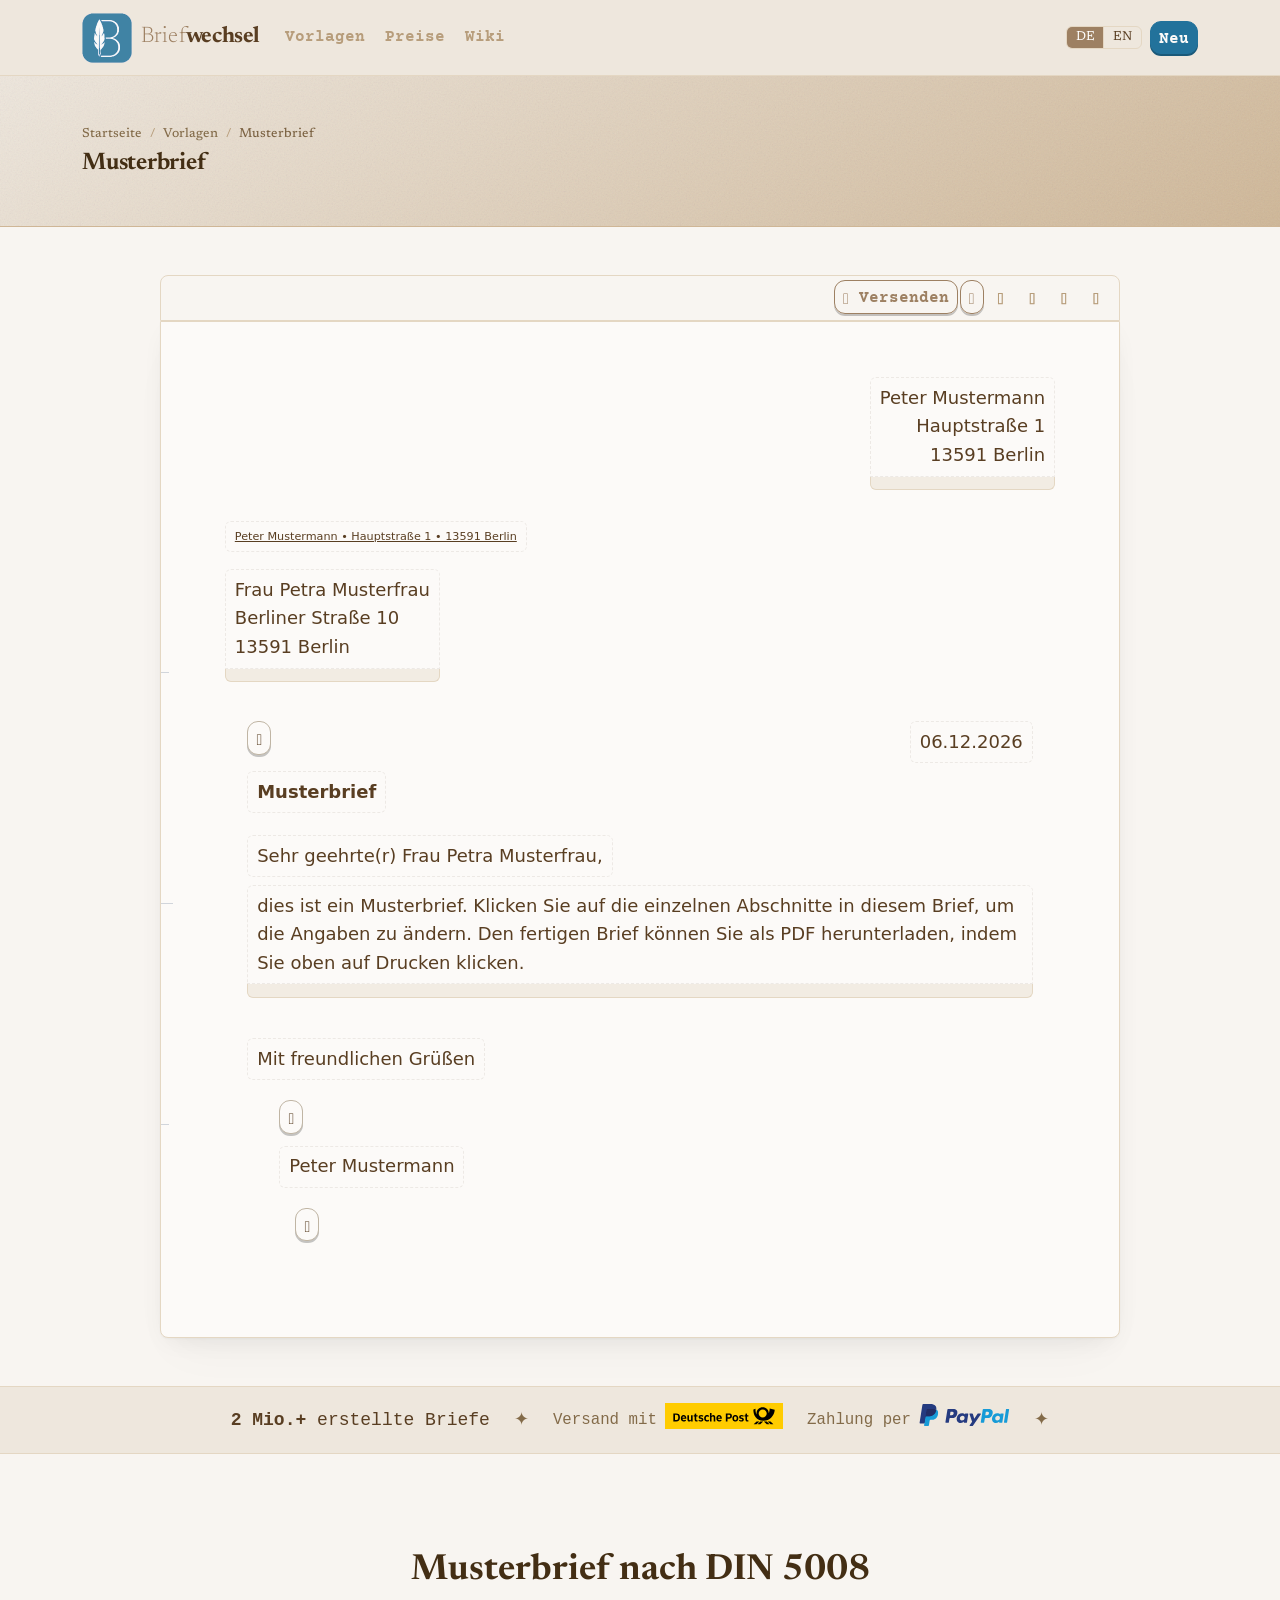
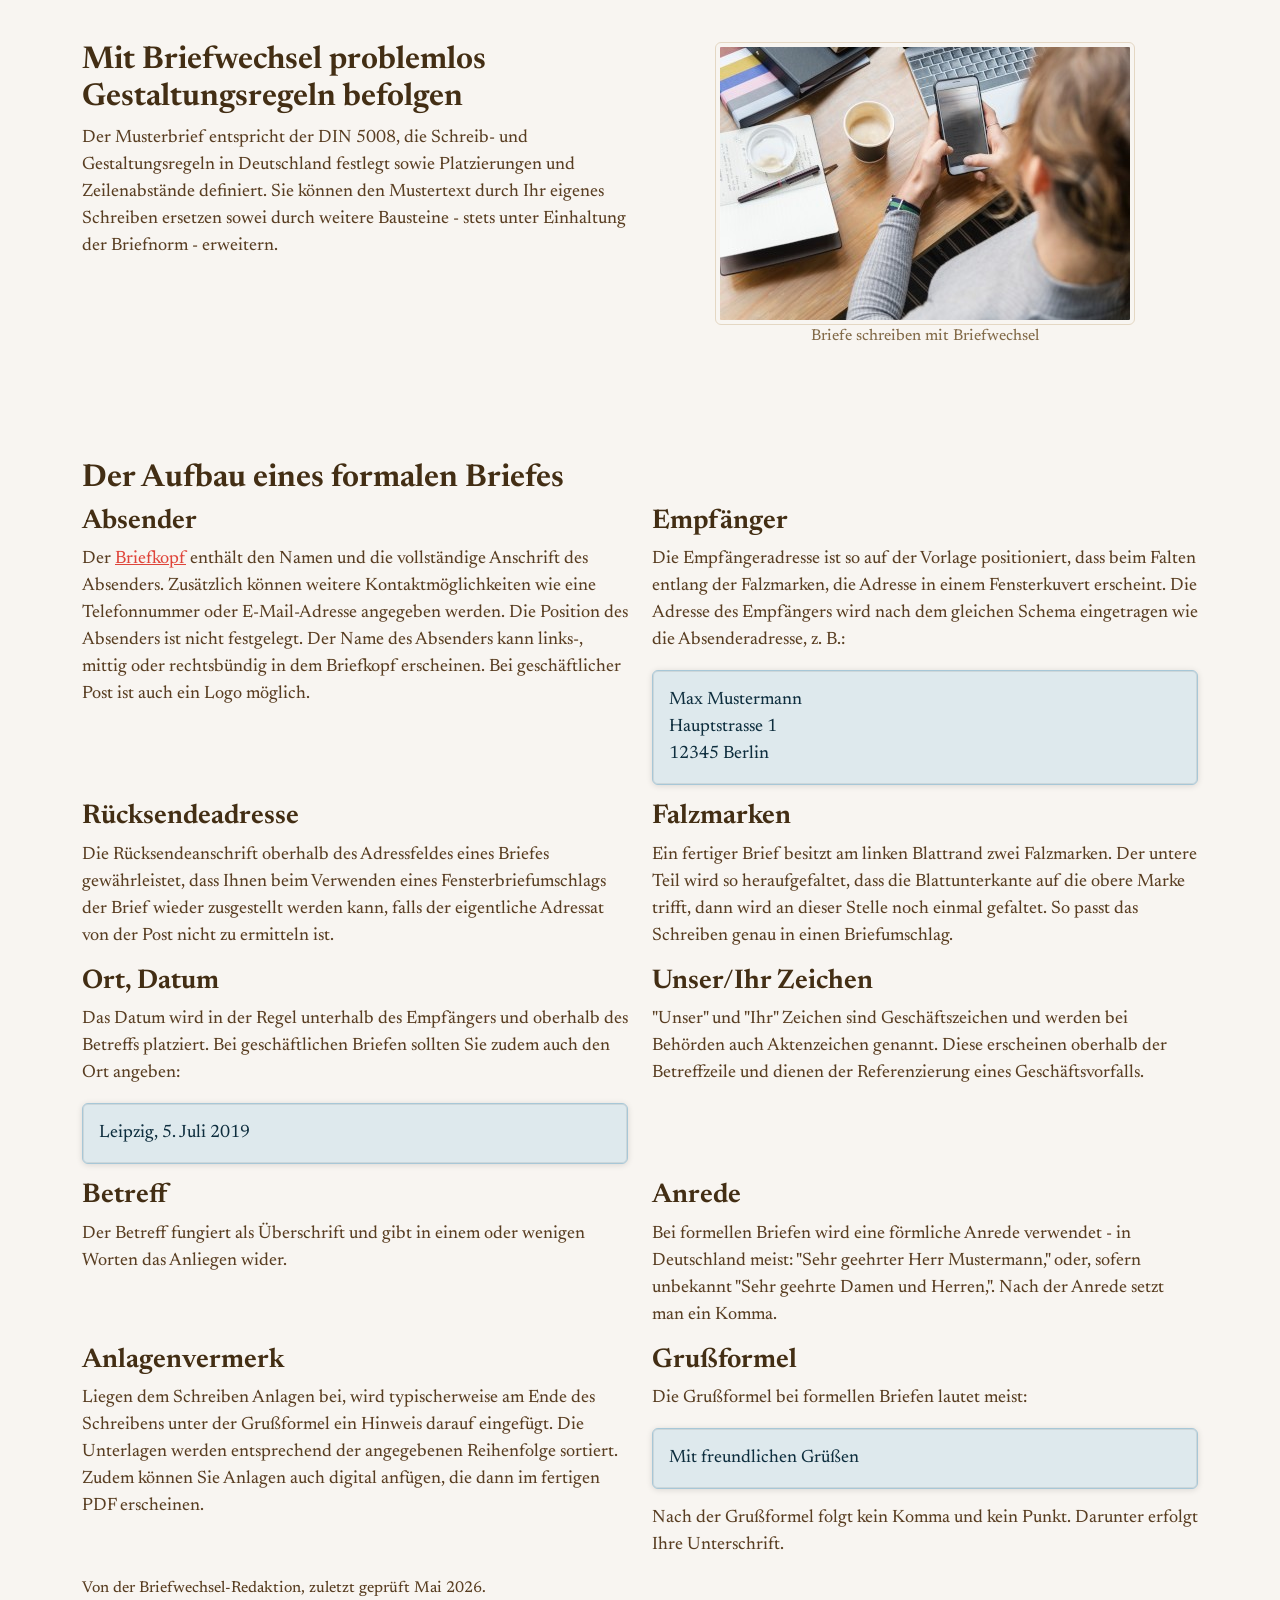
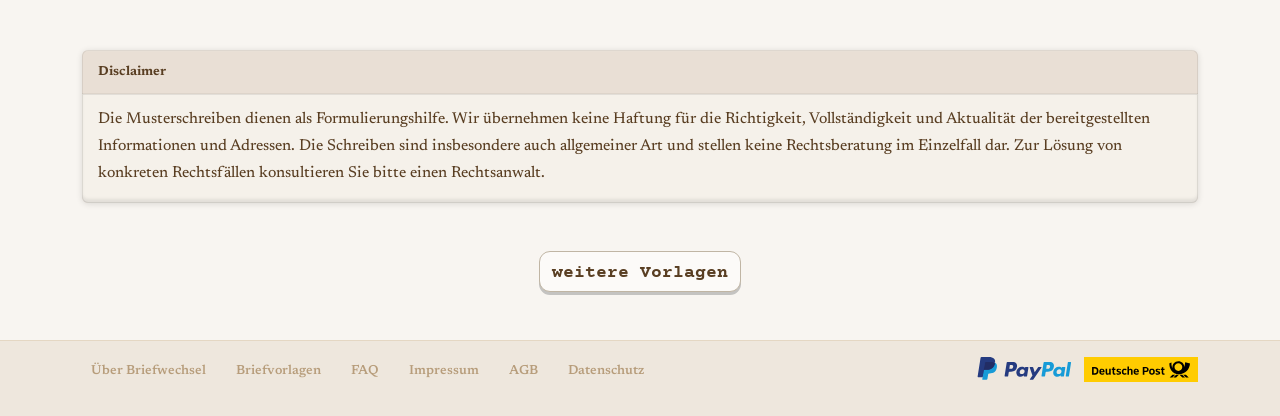
==== commit f2079289: "feat(ui): add language switcher and i18n support to index.html Add a language switcher component to " ====
--- a/index.html
+++ b/index.html
@@ -9,13 +9,19 @@
 <link href="assets/css/bootstrap-icons.min.css" rel="stylesheet" type="text/css" />
 <link href="assets/css/style.min.css" rel="stylesheet" type="text/css" />
 <meta name="theme-color" content="#ffffff" />
-        <meta name="description" content="Musterbrief nach DIN 5008 – kostenlose Vorlage online ausfüllen. Mit Aufbau-Erklärung (Absender, Empfänger, Betreff, Grußformel) für Behörden und Unternehmen."/>
+<meta id="meta-desc" name="description" content="Musterbrief nach DIN 5008 – kostenlose Vorlage online ausfüllen. Mit Aufbau-Erklärung (Absender, Empfänger, Betreff, Grußformel) für Behörden und Unternehmen."/>
 <link rel="canonical" href="https://www.brief-wechsel.de/vorlagen/musterbrief" />
-<title>Musterbrief – kostenlose Vorlage nach DIN 5008</title>
-        <meta property="og:type" content="website" />
-        <meta property="og:url" content="https://www.brief-wechsel.de/vorlagen/musterbrief" />
-        <meta property="og:title" content="Musterbrief" />
-        <meta property="og:locale" content="de_DE" />
+<title id="page-title">Musterbrief – kostenlose Vorlage nach DIN 5008</title>
+<meta property="og:type" content="website" />
+<meta property="og:url" content="https://www.brief-wechsel.de/vorlagen/musterbrief" />
+<meta property="og:title" content="Musterbrief" />
+<meta property="og:locale" content="de_DE" />
+<style>
+  .lang-switch { display:inline-flex; border:1px solid var(--bs-border-color); border-radius:.375rem; overflow:hidden; }
+  .lang-switch button { background:transparent; border:0; padding:.25rem .55rem; font-size:.8rem; line-height:1; color:var(--bs-body-color); cursor:pointer; }
+  .lang-switch button.active { background:var(--bs-primary); color:#fff; }
+  .lang-switch button + button { border-left:1px solid var(--bs-border-color); }
+</style>
     </head>
     <body>
         <header>
@@ -27,11 +33,17 @@
         </button>
         <div class="collapse navbar-collapse" id="navbarMain">
             <div class="navbar-nav me-auto">
-                <a class="nav-item nav-link" href="#" title="Vorlagen und Musterschreiben">Vorlagen</a>
-                <a class="nav-item nav-link" href="#" title="Preise fuer den Briefversand">Preise</a>
-                <a class="nav-item nav-link" href="#" title="Weitere Informationen">Wiki</a>
-            </div>
-            <a class="btn btn-info btn-sm d-block d-lg-inline mx-auto ms-lg-auto me-lg-0 mt-2 mt-lg-0" href="#" title="Neuen Brief schreiben">Neu</a>
+                <a class="nav-item nav-link" href="#" data-i18n="nav.templates" data-i18n-attr="title">Vorlagen</a>
+                <a class="nav-item nav-link" href="#" data-i18n="nav.pricing" data-i18n-attr="title">Preise</a>
+                <a class="nav-item nav-link" href="#" data-i18n="nav.wiki" data-i18n-attr="title">Wiki</a>
+            </div>
+            <div class="d-flex align-items-center gap-2 ms-lg-auto mt-2 mt-lg-0">
+                <div class="lang-switch" role="group" aria-label="Language">
+                    <button type="button" data-lang="de" class="active" aria-pressed="true">DE</button>
+                    <button type="button" data-lang="en" aria-pressed="false">EN</button>
+                </div>
+                <a class="btn btn-info btn-sm d-block d-lg-inline" href="#" data-i18n="nav.new" data-i18n-attr="title">Neu</a>
+            </div>
         </div>
     </div>
 </nav>
@@ -40,19 +52,19 @@
                     <nav aria-label="breadcrumb">
                         <ol class="breadcrumb">
                             <li class="breadcrumb-item">
-                                <a href="#" title="Startseite">
+                                <a href="#" data-i18n="bc.home" data-i18n-attr="title" title="Startseite">
                                     <i class="bi bi-house"></i>
                                 </a>
                             </li>
                             <li class="breadcrumb-item">
-                                <a href="#" title="alle Vorlagen und Musterschreiben">Vorlagen</a>
+                                <a href="#" data-i18n="nav.templates" data-i18n-attr="title">Vorlagen</a>
                             </li>
                             <li class="breadcrumb-item active d-none d-sm-block" aria-current="page">
-                                Musterbrief
+                                <span data-i18n="page.h1">Musterbrief</span>
                             </li>
                         </ol>
                     </nav>
-                    <h1>Musterbrief</h1>
+                    <h1 data-i18n="page.h1">Musterbrief</h1>
                 </div>
             </div>
         </header>
@@ -83,22 +95,18 @@
                             </div>
                         </div>
                         <div class="row mt-5 mb-5"><div class="col-10" id="body">
- <p>Sehr geehrte Frau Petra Musterfrau,</p>
- <p>verwenden Sie diese interaktive Vorlage für Ihre Korrespondenz mit Firmen, Behörden und Ämter. Zum Schreiben benötigen Sie nichts weiter als Ihren Browser, die Einhaltung der DIN-Norm ist damit gewährleistet. Formatierungsprobleme, ungewünschte Einrückungen sowie Zeilenumbrüche gehören der Vergangenheit an und Sie können sich ganz Ihrem Anliegen widmen.</p>
+ <p data-i18n="letter.greeting">Sehr geehrte Frau Petra Musterfrau,</p>
+ <p data-i18n="letter.intro">verwenden Sie diese interaktive Vorlage für Ihre Korrespondenz mit Firmen, Behörden und Ämter. Zum Schreiben benötigen Sie nichts weiter als Ihren Browser, die Einhaltung der DIN-Norm ist damit gewährleistet. Formatierungsprobleme, ungewünschte Einrückungen sowie Zeilenumbrüche gehören der Vergangenheit an und Sie können sich ganz Ihrem Anliegen widmen.</p>
  <p></p>
- <p>Dies ist ein Musterbrief. Klicken Sie auf die einzelnen Abschnitte in diesem Brief, um die Angaben zu ändern. Den fertigen Brief können Sie als PDF herunterladen, indem Sie oben auf Drucken klicken.</p>
+ <p data-i18n="letter.hint">Dies ist ein Musterbrief. Klicken Sie auf die einzelnen Abschnitte in diesem Brief, um die Angaben zu ändern. Den fertigen Brief können Sie als PDF herunterladen, indem Sie oben auf Drucken klicken.</p>
 </div></div>
                         <div class="row mt-5 mb-5">
                             <div class="alert alert-warning">
-                                <div class="callout-title">Bitte warten</div>
+                                <div class="callout-title" data-i18n="wait.title">Bitte warten</div>
                                 <div class="callout-content">
-                                    Ihr Brief wird geladen. Sollte diese
-                                    Nachricht nicht in Kürze verschwinden,
-                                    empfehlen wir Ihnen, auch aus
-                                    Sicherheitsgründen, einen modernen Browser
-                                    wie
+                                    <span data-i18n="wait.body-pre">Ihr Brief wird geladen. Sollte diese Nachricht nicht in Kürze verschwinden, empfehlen wir Ihnen, auch aus Sicherheitsgründen, einen modernen Browser wie</span>
                                     <a href="https://www.mozilla.org/de/firefox/new/">Firefox</a>
-                                    oder Chrome zu verwenden.
+                                    <span data-i18n="wait.body-post">oder Chrome zu verwenden.</span>
                                 </div>
                             </div>
                         </div>
@@ -109,14 +117,14 @@
             <section class="bg-body-secondary border-top border-bottom py-3 font-courier">
                 <div class="container">
                     <div class="d-flex align-items-center justify-content-center gap-3 gap-md-4 flex-wrap text-muted">
-                        <span class="text-body"><strong>2&nbsp;Mio.+</strong> erstellte Briefe</span>
+                        <span class="text-body"><strong>2&nbsp;Mio.+</strong> <span data-i18n="trust.letters">erstellte Briefe</span></span>
                         <span class="text-muted d-none d-md-block">✦</span>
                         <span class="d-inline-flex align-items-center gap-2">
-                            <span class="small">Versand mit</span>
+                            <span class="small" data-i18n="trust.ship-via">Versand mit</span>
                             <img src="assets/img/DP-Logo_LM_rgb.svg" class="mb-2" alt="Deutsche Post" style="height: 26px"/>
                         </span>
                         <span class="d-inline-flex align-items-center gap-2">
-                            <span class="small">Zahlung per</span>
+                            <span class="small" data-i18n="trust.pay-with">Zahlung per</span>
                             <img src="assets/img/paypal.svg" class="mb-2" alt="PayPal" style="height: 24px"/>
                         </span>
                         <span class="text-muted d-none d-md-block">✦</span>
@@ -126,16 +134,16 @@
 
             <section class="mt-5 pt-5 pb-5 bg-light prose" id="info">
                 <div class="container">
-                    <h2 class="text-center mb-5">Musterbrief nach DIN 5008</h2>
-        <div class="row">
-            <div class="col-md-6">
-                <h3>Mit Briefwechsel problemlos Gestaltungsregeln befolgen</h3>
-                <p>Der Musterbrief entspricht der DIN 5008, die Schreib- und Gestaltungsregeln in Deutschland festlegt sowie Platzierungen und Zeilenabstände definiert. Sie können den Mustertext durch Ihr eigenes Schreiben ersetzen sowei durch weitere Bausteine - stets unter Einhaltung der Briefnorm - erweitern.</p>
+                    <h2 class="text-center mb-5" data-i18n="info.h2">Musterbrief nach DIN 5008</h2>
+        <div class="row">
+            <div class="col-md-6">
+                <h3 data-i18n="info.rules.h">Mit Briefwechsel problemlos Gestaltungsregeln befolgen</h3>
+                <p data-i18n="info.rules.p">Der Musterbrief entspricht der DIN 5008, die Schreib- und Gestaltungsregeln in Deutschland festlegt sowie Platzierungen und Zeilenabstände definiert. Sie können den Mustertext durch Ihr eigenes Schreiben ersetzen sowei durch weitere Bausteine - stets unter Einhaltung der Briefnorm - erweitern.</p>
             </div>
             <div class="col-md-6">
                 <figure class="text-center">
                     <img src="assets/img/brief_schreiben.jpg" class="img-fluid img-thumbnail" alt="Einen Brief schreiben mit Briefwechsel"/>
-                    <figcaption class="figure-caption">Briefe schreiben mit Briefwechsel</figcaption>
+                    <figcaption class="figure-caption" data-i18n="info.figcap">Briefe schreiben mit Briefwechsel</figcaption>
                 </figure>
             </div>
         </div>
@@ -143,16 +151,16 @@
             </section>
             <section class="mt-5 pb-5">
     <div class="container">
-        <h3>Der Aufbau eines formalen Briefes</h3>
-        <div class="row">
-            <div class="col-md-6">
-                <h4>Absender</h4>
-                <p>Der <a href="#">Briefkopf</a> enthält den Namen und die vollständige Anschrift des Absenders. Zusätzlich können weitere Kontaktmöglichkeiten wie eine Telefonnummer oder E-Mail-Adresse angegeben werden. Die Position des Absenders ist nicht festgelegt. Der Name des Absenders kann links-, mittig oder rechtsbündig in dem Briefkopf erscheinen. Bei geschäftlicher Post ist auch ein Logo möglich.</p>
-            </div>
-            <div class="col-md-6">
-                <h4>Empfänger</h4>
-                <p>Die Empfängeradresse ist so auf der Vorlage positioniert, dass beim Falten entlang der Falzmarken, die Adresse in einem Fensterkuvert erscheint. Die Adresse des Empfängers wird nach dem gleichen Schema eingetragen wie die Absenderadresse, z. B.:</p>
-                <div class="alert alert-info">
+        <h3 data-i18n="structure.h">Der Aufbau eines formalen Briefes</h3>
+        <div class="row">
+            <div class="col-md-6">
+                <h4 data-i18n="structure.sender.h">Absender</h4>
+                <p data-i18n-html="structure.sender.p">Der <a href="#">Briefkopf</a> enthält den Namen und die vollständige Anschrift des Absenders. Zusätzlich können weitere Kontaktmöglichkeiten wie eine Telefonnummer oder E-Mail-Adresse angegeben werden. Die Position des Absenders ist nicht festgelegt. Der Name des Absenders kann links-, mittig oder rechtsbündig in dem Briefkopf erscheinen. Bei geschäftlicher Post ist auch ein Logo möglich.</p>
+            </div>
+            <div class="col-md-6">
+                <h4 data-i18n="structure.recipient.h">Empfänger</h4>
+                <p data-i18n="structure.recipient.p">Die Empfängeradresse ist so auf der Vorlage positioniert, dass beim Falten entlang der Falzmarken, die Adresse in einem Fensterkuvert erscheint. Die Adresse des Empfängers wird nach dem gleichen Schema eingetragen wie die Absenderadresse, z. B.:</p>
+                <div class="alert alert-info" data-i18n-html="structure.recipient.example">
                     Max Mustermann<br>
                     Hauptstrasse 1<br>
                     12345 Berlin
@@ -161,57 +169,57 @@
         </div>
         <div class="row">
             <div class="col-md-6">
-                <h4>Rücksendeadresse</h4>
-                <p>Die Rücksendeanschrift oberhalb des Adressfeldes eines Briefes gewährleistet, dass Ihnen beim Verwenden eines Fensterbriefumschlags der Brief wieder zusgestellt werden kann, falls der eigentliche Adressat von der Post nicht zu ermitteln ist.</p>
-            </div>
-            <div class="col-md-6">
-                <h4>Falzmarken</h4>
-                <p>Ein fertiger Brief besitzt am linken Blattrand zwei Falzmarken. Der untere Teil wird so heraufgefaltet, dass die Blattunterkante auf die obere Marke trifft, dann wird an dieser Stelle noch einmal gefaltet. So passt das Schreiben genau in einen Briefumschlag.</p>
-            </div>
-        </div>
-        <div class="row">
-            <div class="col-md-6">
-                <h4>Ort, Datum</h4>
-                <p>Das Datum wird in der Regel unterhalb des Empfängers und oberhalb des Betreffs platziert. Bei geschäftlichen Briefen sollten Sie zudem auch den Ort angeben:</p>
-                <div class="alert alert-info">Leipzig, 5. Juli 2019</div>
-            </div>
-            <div class="col-md-6">
-                <h4>Unser/Ihr Zeichen</h4>
-                <p>"Unser" und "Ihr" Zeichen sind Geschäftszeichen und werden bei Behörden auch Aktenzeichen genannt. Diese erscheinen oberhalb der Betreffzeile und dienen der Referenzierung eines Geschäftsvorfalls.</p>
-            </div>
-        </div>
-        <div class="row">
-            <div class="col-md-6">
-                <h4>Betreff</h4>
-                <p>Der Betreff fungiert als Überschrift und gibt in einem oder wenigen Worten das Anliegen wider.</p>
-            </div>
-            <div class="col-md-6">
-                <h4>Anrede</h4>
-                <p>Bei formellen Briefen wird eine förmliche Anrede verwendet - in Deutschland meist: "Sehr geehrter Herr Mustermann," oder, sofern unbekannt "Sehr geehrte Damen und Herren,". Nach der Anrede setzt man ein Komma.</p>
-            </div>
-        </div>
-        <div class="row">
-            <div class="col-md-6">
-                <h4>Anlagenvermerk</h4>
-                <p>Liegen dem Schreiben Anlagen bei, wird typischerweise am Ende des Schreibens unter der Grußformel ein Hinweis darauf eingefügt. Die Unterlagen werden entsprechend der angegebenen Reihenfolge sortiert. Zudem können Sie Anlagen auch digital anfügen, die dann im fertigen PDF erscheinen.</p>
-            </div>
-            <div class="col-md-6">
-                <h4>Grußformel</h4>
-                <p>Die Grußformel bei formellen Briefen lautet meist:</p>
-                <div class="alert alert-info">Mit freundlichen Grüßen</div>
-                <p>Nach der Grußformel folgt kein Komma und kein Punkt. Darunter erfolgt Ihre Unterschrift.</p>
-            </div>
-        </div>
-
-        <p><small>Von der Briefwechsel-Redaktion, zuletzt geprüft Mai 2026.</small></p>
+                <h4 data-i18n="structure.return.h">Rücksendeadresse</h4>
+                <p data-i18n="structure.return.p">Die Rücksendeanschrift oberhalb des Adressfeldes eines Briefes gewährleistet, dass Ihnen beim Verwenden eines Fensterbriefumschlags der Brief wieder zusgestellt werden kann, falls der eigentliche Adressat von der Post nicht zu ermitteln ist.</p>
+            </div>
+            <div class="col-md-6">
+                <h4 data-i18n="structure.fold.h">Falzmarken</h4>
+                <p data-i18n="structure.fold.p">Ein fertiger Brief besitzt am linken Blattrand zwei Falzmarken. Der untere Teil wird so heraufgefaltet, dass die Blattunterkante auf die obere Marke trifft, dann wird an dieser Stelle noch einmal gefaltet. So passt das Schreiben genau in einen Briefumschlag.</p>
+            </div>
+        </div>
+        <div class="row">
+            <div class="col-md-6">
+                <h4 data-i18n="structure.date.h">Ort, Datum</h4>
+                <p data-i18n="structure.date.p">Das Datum wird in der Regel unterhalb des Empfängers und oberhalb des Betreffs platziert. Bei geschäftlichen Briefen sollten Sie zudem auch den Ort angeben:</p>
+                <div class="alert alert-info" data-i18n="structure.date.example">Leipzig, 5. Juli 2019</div>
+            </div>
+            <div class="col-md-6">
+                <h4 data-i18n="structure.refs.h">Unser/Ihr Zeichen</h4>
+                <p data-i18n="structure.refs.p">"Unser" und "Ihr" Zeichen sind Geschäftszeichen und werden bei Behörden auch Aktenzeichen genannt. Diese erscheinen oberhalb der Betreffzeile und dienen der Referenzierung eines Geschäftsvorfalls.</p>
+            </div>
+        </div>
+        <div class="row">
+            <div class="col-md-6">
+                <h4 data-i18n="structure.subject.h">Betreff</h4>
+                <p data-i18n="structure.subject.p">Der Betreff fungiert als Überschrift und gibt in einem oder wenigen Worten das Anliegen wider.</p>
+            </div>
+            <div class="col-md-6">
+                <h4 data-i18n="structure.salutation.h">Anrede</h4>
+                <p data-i18n="structure.salutation.p">Bei formellen Briefen wird eine förmliche Anrede verwendet - in Deutschland meist: "Sehr geehrter Herr Mustermann," oder, sofern unbekannt "Sehr geehrte Damen und Herren,". Nach der Anrede setzt man ein Komma.</p>
+            </div>
+        </div>
+        <div class="row">
+            <div class="col-md-6">
+                <h4 data-i18n="structure.attachments.h">Anlagenvermerk</h4>
+                <p data-i18n="structure.attachments.p">Liegen dem Schreiben Anlagen bei, wird typischerweise am Ende des Schreibens unter der Grußformel ein Hinweis darauf eingefügt. Die Unterlagen werden entsprechend der angegebenen Reihenfolge sortiert. Zudem können Sie Anlagen auch digital anfügen, die dann im fertigen PDF erscheinen.</p>
+            </div>
+            <div class="col-md-6">
+                <h4 data-i18n="structure.closing.h">Grußformel</h4>
+                <p data-i18n="structure.closing.p">Die Grußformel bei formellen Briefen lautet meist:</p>
+                <div class="alert alert-info" data-i18n="structure.closing.example">Mit freundlichen Grüßen</div>
+                <p data-i18n="structure.closing.p2">Nach der Grußformel folgt kein Komma und kein Punkt. Darunter erfolgt Ihre Unterschrift.</p>
+            </div>
+        </div>
+
+        <p><small data-i18n="structure.editor-note">Von der Briefwechsel-Redaktion, zuletzt geprüft Mai 2026.</small></p>
                     <div class="callout callout-note mt-5">
-                        <div class="callout-title">Disclaimer</div>
+                        <div class="callout-title" data-i18n="disclaimer.title">Disclaimer</div>
                         <div class="callout-content">
-                            <small>Die Musterschreiben dienen als Formulierungshilfe. Wir übernehmen keine Haftung für die Richtigkeit, Vollständigkeit und Aktualität der bereitgestellten Informationen und Adressen. Die Schreiben sind insbesondere auch allgemeiner Art und stellen keine Rechtsberatung im Einzelfall dar. Zur Lösung von konkreten Rechtsfällen konsultieren Sie bitte einen Rechtsanwalt.</small>
+                            <small data-i18n="disclaimer.body">Die Musterschreiben dienen als Formulierungshilfe. Wir übernehmen keine Haftung für die Richtigkeit, Vollständigkeit und Aktualität der bereitgestellten Informationen und Adressen. Die Schreiben sind insbesondere auch allgemeiner Art und stellen keine Rechtsberatung im Einzelfall dar. Zur Lösung von konkreten Rechtsfällen konsultieren Sie bitte einen Rechtsanwalt.</small>
                         </div>
                     </div>
                     <div class="text-center mt-5">
-                        <a class="btn btn-secondary" href="#" title="Briefvorlagen und Musterbriefe">weitere Vorlagen</a>
+                        <a class="btn btn-secondary" href="#" data-i18n="more-templates">weitere Vorlagen</a>
                     </div>
                 </div>
             </section>
@@ -222,29 +230,26 @@
     <div class="row">
       <div class="col-md-8">
         <ul class="list-inline">
-          <li class="list-inline-item"><a href="#">Über Briefwechsel</a></li>
-          <li class="list-inline-item"><a href="#">Briefvorlagen</a></li>
-          <li class="list-inline-item"><a href="#">FAQ</a></li>
-          <li class="list-inline-item"><a href="#">Impressum</a></li>
-          <li class="list-inline-item"><a href="#">AGB</a></li>
-          <li class="list-inline-item"><a href="#">Datenschutz</a></li>
+          <li class="list-inline-item"><a href="#" data-i18n="footer.about">Über Briefwechsel</a></li>
+          <li class="list-inline-item"><a href="#" data-i18n="footer.templates">Briefvorlagen</a></li>
+          <li class="list-inline-item"><a href="#" data-i18n="footer.faq">FAQ</a></li>
+          <li class="list-inline-item"><a href="#" data-i18n="footer.imprint">Impressum</a></li>
+          <li class="list-inline-item"><a href="#" data-i18n="footer.terms">AGB</a></li>
+          <li class="list-inline-item"><a href="#" data-i18n="footer.privacy">Datenschutz</a></li>
         </ul>
       </div>
       <div class="col-md-4 text-end">
         <ul class="list-inline">
-          <li class="list-inline-item me-2"><img src="assets/img/paypal.svg" alt="PayPal" title="Briefe bezahlen mit PayPal" height="25"></li>
-          <li class="list-inline-item"><img src="assets/img/DP-Logo_LM_rgb.svg" alt="Deutsche Post" title="Briefe verschicken mit Deutsche Post" height="25"></li>
+          <li class="list-inline-item me-2"><img src="assets/img/paypal.svg" alt="PayPal" data-i18n-attr="title" data-i18n="footer.paypal-title" title="Briefe bezahlen mit PayPal" height="25"></li>
+          <li class="list-inline-item"><img src="assets/img/DP-Logo_LM_rgb.svg" alt="Deutsche Post" data-i18n-attr="title" data-i18n="footer.dp-title" title="Briefe verschicken mit Deutsche Post" height="25"></li>
         </ul>
       </div>
     </div>
   </div>
 </footer>
-        <script>
-/* Self-contained FAQ accordion toggler. Mirrors the .collapsed/.show class
-   toggling that re-frame does for the in-app accordion (see preferences.cljs),
-   without any Bootstrap JS. Scoped to .accordion-faq so it never touches the
-   Reagent-managed settings accordion, and it never stops event propagation,
-   so React's synthetic events are unaffected. */
+
+<script>
+/* Self-contained FAQ accordion toggler. */
 (function () {
   if (window.__faqAccordionBound) return;
   window.__faqAccordionBound = true;
@@ -262,11 +267,229 @@
   });
 })();
 </script>
-        <script>
- var d = ["document",{"date":{"val":["missing",null,{}],"visible":true,"rep":["missing",null,{}]},"refline":[],"recipient":{"val":["slate",{"nodes":[{"object":"block","data":{},"type":"paragraph","nodes":[{"object":"text","leaves":[{"object":"leaf","marks":[{"data":{"tag":"foa"},"type":"meta"}],"text":"Frau"},{"object":"leaf","marks":[],"text":" "},{"object":"leaf","marks":[{"data":{"tag":"person"},"type":"meta"}],"text":"Petra Musterfrau"}]}]},{"object":"block","data":{},"type":"paragraph","nodes":[{"object":"text","leaves":[{"object":"leaf","marks":[{"data":{"tag":"street"},"type":"meta"}],"text":"Berliner Straße 10"}]}]},{"object":"block","data":{},"type":"paragraph","nodes":[{"object":"text","leaves":[{"object":"leaf","marks":[{"data":{"tag":"zipcode"},"type":"meta"}],"text":"13591"},{"object":"leaf","marks":[],"text":" "},{"object":"leaf","marks":[{"data":{"tag":"city"},"type":"meta"}],"text":"Berlin"}]}]}],"object":"document","data":{}},{}],"visible":true,"rep":["missing",null,{}]},"opening":{"val":["missing",null,{}],"visible":true,"rep":["missing",null,{}]},"signature-name":{"val":["missing",null,{}],"visible":true,"rep":["missing",null,{}]},"footer":[{"val":["missing",null,{}],"visible":false,"rep":["missing",null,{}]},{"val":["missing",null,{}],"visible":false,"rep":["missing",null,{}]},{"val":["missing",null,{}],"visible":false,"rep":["missing",null,{}]}],"return-address":{"val":["missing",null,{}],"visible":true,"rep":["missing",null,{}]},"sender":{"val":["slate",{"object":"document","data":{},"nodes":[{"object":"block","type":"paragraph","data":{},"nodes":[{"object":"text","leaves":[{"object":"leaf","text":"Peter Mustermann","marks":[{"object":"mark","type":"meta","data":{"tag":"person"}}]}]}]},{"object":"block","type":"paragraph","data":{},"nodes":[{"object":"text","leaves":[{"object":"leaf","text":"Hauptstraße 1","marks":[{"object":"mark","type":"meta","data":{"tag":"street"}}]}]}]},{"object":"block","type":"paragraph","data":{},"nodes":[{"object":"text","leaves":[{"object":"leaf","text":"13591","marks":[{"object":"mark","type":"meta","data":{"tag":"zipcode"}}]},{"object":"leaf","text":" ","marks":[]},{"object":"leaf","text":"Berlin","marks":[{"object":"mark","type":"meta","data":{"tag":"city"}}]}]}]}]},{}],"visible":true,"rep":["missing",null,{}]},"body":{"val":["slate",{"object":"document","data":{},"nodes":[{"object":"block","type":"paragraph","data":{},"nodes":[{"object":"text","leaves":[{"object":"leaf","text":"dies ist ein Musterbrief. Klicken Sie auf die einzelnen Abschnitte in diesem Brief, um die Angaben zu ändern. Den fertigen Brief können Sie als PDF herunterladen, indem Sie oben auf Drucken klicken.","marks":[]}]}]}]},{}],"visible":true,"rep":["missing",null,{}]},"subject":{"val":["slate",{"object":"document","data":{},"nodes":[{"object":"block","type":"paragraph","data":{},"nodes":[{"object":"text","leaves":[{"object":"leaf","text":"Musterbrief","marks":[]}]}]}]},{}],"visible":true,"rep":["missing",null,{}]},"closing":{"val":["slate",{"object":"document","data":{},"nodes":[{"object":"block","type":"paragraph","data":{},"nodes":[{"object":"text","leaves":[{"object":"leaf","text":"Mit freundlichen Grüßen","marks":[]}]}]}]},{}],"visible":true,"rep":["missing",null,{}]}},{"header-alignment":"right","layout":"din","lang":"german"}];
-</script>
-        <script>
-            lom.core.init("app", d);
-        </script>
+
+<script id="i18n-dict" type="application/json">
+{
+  "de": {
+    "nav.templates": "Vorlagen",
+    "nav.templates.title": "Vorlagen und Musterschreiben",
+    "nav.pricing": "Preise",
+    "nav.pricing.title": "Preise fuer den Briefversand",
+    "nav.wiki": "Wiki",
+    "nav.wiki.title": "Weitere Informationen",
+    "nav.new": "Neu",
+    "nav.new.title": "Neuen Brief schreiben",
+    "bc.home": "Startseite",
+    "page.title": "Musterbrief – kostenlose Vorlage nach DIN 5008",
+    "page.desc": "Musterbrief nach DIN 5008 – kostenlose Vorlage online ausfüllen. Mit Aufbau-Erklärung (Absender, Empfänger, Betreff, Grußformel) für Behörden und Unternehmen.",
+    "page.h1": "Musterbrief",
+    "wait.title": "Bitte warten",
+    "wait.body-pre": "Ihr Brief wird geladen. Sollte diese Nachricht nicht in Kürze verschwinden, empfehlen wir Ihnen, auch aus Sicherheitsgründen, einen modernen Browser wie",
+    "wait.body-post": "oder Chrome zu verwenden.",
+    "letter.greeting": "Sehr geehrte Frau Petra Musterfrau,",
+    "letter.intro": "verwenden Sie diese interaktive Vorlage für Ihre Korrespondenz mit Firmen, Behörden und Ämter. Zum Schreiben benötigen Sie nichts weiter als Ihren Browser, die Einhaltung der DIN-Norm ist damit gewährleistet. Formatierungsprobleme, ungewünschte Einrückungen sowie Zeilenumbrüche gehören der Vergangenheit an und Sie können sich ganz Ihrem Anliegen widmen.",
+    "letter.hint": "Dies ist ein Musterbrief. Klicken Sie auf die einzelnen Abschnitte in diesem Brief, um die Angaben zu ändern. Den fertigen Brief können Sie als PDF herunterladen, indem Sie oben auf Drucken klicken.",
+    "trust.letters": "erstellte Briefe",
+    "trust.ship-via": "Versand mit",
+    "trust.pay-with": "Zahlung per",
+    "info.h2": "Musterbrief nach DIN 5008",
+    "info.rules.h": "Mit Briefwechsel problemlos Gestaltungsregeln befolgen",
+    "info.rules.p": "Der Musterbrief entspricht der DIN 5008, die Schreib- und Gestaltungsregeln in Deutschland festlegt sowie Platzierungen und Zeilenabstände definiert. Sie können den Mustertext durch Ihr eigenes Schreiben ersetzen sowei durch weitere Bausteine - stets unter Einhaltung der Briefnorm - erweitern.",
+    "info.figcap": "Briefe schreiben mit Briefwechsel",
+    "structure.h": "Der Aufbau eines formalen Briefes",
+    "structure.sender.h": "Absender",
+    "structure.sender.p": "Der <a href=\"#\">Briefkopf</a> enthält den Namen und die vollständige Anschrift des Absenders. Zusätzlich können weitere Kontaktmöglichkeiten wie eine Telefonnummer oder E-Mail-Adresse angegeben werden. Die Position des Absenders ist nicht festgelegt. Der Name des Absenders kann links-, mittig oder rechtsbündig in dem Briefkopf erscheinen. Bei geschäftlicher Post ist auch ein Logo möglich.",
+    "structure.recipient.h": "Empfänger",
+    "structure.recipient.p": "Die Empfängeradresse ist so auf der Vorlage positioniert, dass beim Falten entlang der Falzmarken, die Adresse in einem Fensterkuvert erscheint. Die Adresse des Empfängers wird nach dem gleichen Schema eingetragen wie die Absenderadresse, z. B.:",
+    "structure.recipient.example": "Max Mustermann<br>Hauptstrasse 1<br>12345 Berlin",
+    "structure.return.h": "Rücksendeadresse",
+    "structure.return.p": "Die Rücksendeanschrift oberhalb des Adressfeldes eines Briefes gewährleistet, dass Ihnen beim Verwenden eines Fensterbriefumschlags der Brief wieder zusgestellt werden kann, falls der eigentliche Adressat von der Post nicht zu ermitteln ist.",
+    "structure.fold.h": "Falzmarken",
+    "structure.fold.p": "Ein fertiger Brief besitzt am linken Blattrand zwei Falzmarken. Der untere Teil wird so heraufgefaltet, dass die Blattunterkante auf die obere Marke trifft, dann wird an dieser Stelle noch einmal gefaltet. So passt das Schreiben genau in einen Briefumschlag.",
+    "structure.date.h": "Ort, Datum",
+    "structure.date.p": "Das Datum wird in der Regel unterhalb des Empfängers und oberhalb des Betreffs platziert. Bei geschäftlichen Briefen sollten Sie zudem auch den Ort angeben:",
+    "structure.date.example": "Leipzig, 5. Juli 2019",
+    "structure.refs.h": "Unser/Ihr Zeichen",
+    "structure.refs.p": "\"Unser\" und \"Ihr\" Zeichen sind Geschäftszeichen und werden bei Behörden auch Aktenzeichen genannt. Diese erscheinen oberhalb der Betreffzeile und dienen der Referenzierung eines Geschäftsvorfalls.",
+    "structure.subject.h": "Betreff",
+    "structure.subject.p": "Der Betreff fungiert als Überschrift und gibt in einem oder wenigen Worten das Anliegen wider.",
+    "structure.salutation.h": "Anrede",
+    "structure.salutation.p": "Bei formellen Briefen wird eine förmliche Anrede verwendet - in Deutschland meist: \"Sehr geehrter Herr Mustermann,\" oder, sofern unbekannt \"Sehr geehrte Damen und Herren,\". Nach der Anrede setzt man ein Komma.",
+    "structure.attachments.h": "Anlagenvermerk",
+    "structure.attachments.p": "Liegen dem Schreiben Anlagen bei, wird typischerweise am Ende des Schreibens unter der Grußformel ein Hinweis darauf eingefügt. Die Unterlagen werden entsprechend der angegebenen Reihenfolge sortiert. Zudem können Sie Anlagen auch digital anfügen, die dann im fertigen PDF erscheinen.",
+    "structure.closing.h": "Grußformel",
+    "structure.closing.p": "Die Grußformel bei formellen Briefen lautet meist:",
+    "structure.closing.example": "Mit freundlichen Grüßen",
+    "structure.closing.p2": "Nach der Grußformel folgt kein Komma und kein Punkt. Darunter erfolgt Ihre Unterschrift.",
+    "structure.editor-note": "Von der Briefwechsel-Redaktion, zuletzt geprüft Mai 2026.",
+    "disclaimer.title": "Disclaimer",
+    "disclaimer.body": "Die Musterschreiben dienen als Formulierungshilfe. Wir übernehmen keine Haftung für die Richtigkeit, Vollständigkeit und Aktualität der bereitgestellten Informationen und Adressen. Die Schreiben sind insbesondere auch allgemeiner Art und stellen keine Rechtsberatung im Einzelfall dar. Zur Lösung von konkreten Rechtsfällen konsultieren Sie bitte einen Rechtsanwalt.",
+    "more-templates": "weitere Vorlagen",
+    "footer.about": "Über Briefwechsel",
+    "footer.templates": "Briefvorlagen",
+    "footer.faq": "FAQ",
+    "footer.imprint": "Impressum",
+    "footer.terms": "AGB",
+    "footer.privacy": "Datenschutz",
+    "footer.paypal-title": "Briefe bezahlen mit PayPal",
+    "footer.dp-title": "Briefe verschicken mit Deutsche Post",
+    "doc.de": null,
+    "doc.en": null
+  },
+  "en": {
+    "nav.templates": "Templates",
+    "nav.templates.title": "Templates and sample letters",
+    "nav.pricing": "Pricing",
+    "nav.pricing.title": "Letter shipping prices",
+    "nav.wiki": "Wiki",
+    "nav.wiki.title": "Further information",
+    "nav.new": "New",
+    "nav.new.title": "Write a new letter",
+    "bc.home": "Home",
+    "page.title": "Sample Letter – free DIN 5008 template",
+    "page.desc": "Sample letter (DIN 5008) – a free online template you can fill in. Includes a guide on letter structure (sender, recipient, subject, closing) for official and business use.",
+    "page.h1": "Sample Letter",
+    "wait.title": "Please wait",
+    "wait.body-pre": "Your letter is loading. If this message does not disappear shortly, we recommend — also for security reasons — using a modern browser such as",
+    "wait.body-post": "or Chrome.",
+    "letter.greeting": "Dear Ms. Petra Musterfrau,",
+    "letter.intro": "use this interactive template for your correspondence with companies, authorities and public agencies. All you need to write is your browser; the DIN standard is automatically respected. Formatting issues, unwanted indents and unexpected line breaks are a thing of the past, so you can focus entirely on your message.",
+    "letter.hint": "This is a sample letter. Click on any section in this letter to change its content. You can download the finished letter as a PDF by clicking Print above.",
+    "trust.letters": "letters created",
+    "trust.ship-via": "Shipped via",
+    "trust.pay-with": "Pay with",
+    "info.h2": "Sample letter per DIN 5008",
+    "info.rules.h": "Follow design rules effortlessly with Briefwechsel",
+    "info.rules.p": "The sample letter complies with DIN 5008, the German standard that defines writing and layout rules as well as placement and line spacing. You can replace the sample text with your own letter and extend it with additional building blocks — always while staying compliant with the letter standard.",
+    "info.figcap": "Writing letters with Briefwechsel",
+    "structure.h": "The structure of a formal letter",
+    "structure.sender.h": "Sender",
+    "structure.sender.p": "The <a href=\"#\">letterhead</a> contains the sender's name and full address. Additional contact details such as a phone number or email address can also be included. The sender's position is not fixed; the sender's name may be left-, centre- or right-aligned in the letterhead. For business mail, a logo is also possible.",
+    "structure.recipient.h": "Recipient",
+    "structure.recipient.p": "The recipient address is positioned on the template so that when you fold along the fold marks, the address shows through a window envelope. The recipient address follows the same scheme as the sender address, e.g.:",
+    "structure.recipient.example": "John Sample<br>1 Main Street<br>12345 Berlin",
+    "structure.return.h": "Return address",
+    "structure.return.p": "The return address above the address field of a letter ensures that, when using a window envelope, the letter can be returned to you if the postal service cannot determine the actual addressee.",
+    "structure.fold.h": "Fold marks",
+    "structure.fold.p": "A finished letter has two fold marks along its left edge. The lower part is folded up so the bottom edge meets the upper mark, then folded once more at that point. The letter then fits an envelope exactly.",
+    "structure.date.h": "Place, date",
+    "structure.date.p": "The date is usually placed below the recipient and above the subject line. For business letters you should also include the place:",
+    "structure.date.example": "Leipzig, 5 July 2019",
+    "structure.refs.h": "Our / Your reference",
+    "structure.refs.p": "\"Our\" and \"Your\" reference are business references, also called file numbers by public authorities. They appear above the subject line and are used to reference a business transaction.",
+    "structure.subject.h": "Subject",
+    "structure.subject.p": "The subject acts as a heading and conveys the matter in one or a few words.",
+    "structure.salutation.h": "Salutation",
+    "structure.salutation.p": "Formal letters use a formal salutation — in Germany usually: \"Dear Mr. Sample,\" or, if unknown, \"Dear Sir or Madam,\". A comma follows the salutation.",
+    "structure.attachments.h": "Enclosures note",
+    "structure.attachments.p": "If the letter includes enclosures, a note is typically added at the end below the closing formula. The documents are sorted according to the order given. You can also attach files digitally; they will then appear in the finished PDF.",
+    "structure.closing.h": "Closing formula",
+    "structure.closing.p": "The closing formula for formal letters usually reads:",
+    "structure.closing.example": "Kind regards",
+    "structure.closing.p2": "No comma or full stop follows the closing formula. Your signature goes below it.",
+    "structure.editor-note": "By the Briefwechsel editorial team, last reviewed May 2026.",
+    "disclaimer.title": "Disclaimer",
+    "disclaimer.body": "The sample letters are provided as drafting aids. We accept no liability for the accuracy, completeness or timeliness of the information and addresses provided. The letters are of a general nature and do not constitute legal advice in any specific case. To resolve concrete legal matters, please consult a lawyer.",
+    "more-templates": "more templates",
+    "footer.about": "About Briefwechsel",
+    "footer.templates": "Letter templates",
+    "footer.faq": "FAQ",
+    "footer.imprint": "Imprint",
+    "footer.terms": "Terms",
+    "footer.privacy": "Privacy",
+    "footer.paypal-title": "Pay for letters with PayPal",
+    "footer.dp-title": "Ship letters with Deutsche Post",
+    "doc.de": null,
+    "doc.en": null
+  }
+}
+</script>
+
+<script>
+/* i18n runtime. Swaps text/html/title/aria on elements with data-i18n.
+   The editor (`#app`) is React/CLJS-managed, so its rendered output is NOT
+   touched — it loads its own translated copy via window.__DOC_BY_LANG. */
+(function () {
+  var STORAGE_KEY = "bw-lang";
+  var dictEl = document.getElementById("i18n-dict");
+  var dict = JSON.parse(dictEl.textContent);
+  function getLang() {
+    var saved = null;
+    try { saved = localStorage.getItem(STORAGE_KEY); } catch (e) {}
+    if (saved === "de" || saved === "en") return saved;
+    return "de";
+  }
+  function applyLang(lang) {
+    var t = dict[lang] || {};
+    document.documentElement.setAttribute("lang", lang);
+    var titleEl = document.getElementById("page-title");
+    if (titleEl && t["page.title"]) titleEl.textContent = t["page.title"];
+    var descEl = document.getElementById("meta-desc");
+    if (descEl && t["page.desc"]) descEl.setAttribute("content", t["page.desc"]);
+    document.querySelectorAll("[data-i18n]").forEach(function (el) {
+      var key = el.getAttribute("data-i18n");
+      if (!(key in t)) return;
+      var mode = el.hasAttribute("data-i18n-html") ? "html" : "text";
+      if (mode === "html") el.innerHTML = t[key];
+      else el.textContent = t[key];
+    });
+    document.querySelectorAll("[data-i18n-attr]").forEach(function (el) {
+      var attr = el.getAttribute("data-i18n-attr");
+      var key = el.getAttribute("data-i18n");
+      if (!attr || !(key in t)) return;
+      el.setAttribute(attr, t[key]);
+    });
+    document.querySelectorAll(".lang-switch button[data-lang]").forEach(function (b) {
+      var active = b.getAttribute("data-lang") === lang;
+      b.classList.toggle("active", active);
+      b.setAttribute("aria-pressed", active ? "true" : "false");
+    });
+    document.dispatchEvent(new CustomEvent("langchange", { detail: { lang: lang } }));
+  }
+  document.addEventListener("click", function (e) {
+    var btn = e.target.closest && e.target.closest(".lang-switch button[data-lang]");
+    if (!btn) return;
+    var lang = btn.getAttribute("data-lang");
+    try { localStorage.setItem(STORAGE_KEY, lang); } catch (e2) {}
+    applyLang(lang);
+  });
+  window.__applyLang = applyLang;
+  applyLang(getLang());
+})();
+</script>
+
+<script id="doc-de" type="application/json">
+["document",{"date":{"val":["missing",null,{}],"visible":true,"rep":["missing",null,{}]},"refline":[],"recipient":{"val":["slate",{"nodes":[{"object":"block","data":{},"type":"paragraph","nodes":[{"object":"text","leaves":[{"object":"leaf","marks":[{"data":{"tag":"foa"},"type":"meta"}],"text":"Frau"},{"object":"leaf","marks":[],"text":" "},{"object":"leaf","marks":[{"data":{"tag":"person"},"type":"meta"}],"text":"Petra Musterfrau"}]}]},{"object":"block","data":{},"type":"paragraph","nodes":[{"object":"text","leaves":[{"object":"leaf","marks":[{"data":{"tag":"street"},"type":"meta"}],"text":"Berliner Straße 10"}]}]},{"object":"block","data":{},"type":"paragraph","nodes":[{"object":"text","leaves":[{"object":"leaf","marks":[{"data":{"tag":"zipcode"},"type":"meta"}],"text":"13591"},{"object":"leaf","marks":[],"text":" "},{"object":"leaf","marks":[{"data":{"tag":"city"},"type":"meta"}],"text":"Berlin"}]}]}],"object":"document","data":{}},{}],"visible":true,"rep":["missing",null,{}]},"opening":{"val":["missing",null,{}],"visible":true,"rep":["missing",null,{}]},"signature-name":{"val":["missing",null,{}],"visible":true,"rep":["missing",null,{}]},"footer":[{"val":["missing",null,{}],"visible":false,"rep":["missing",null,{}]},{"val":["missing",null,{}],"visible":false,"rep":["missing",null,{}]},{"val":["missing",null,{}],"visible":false,"rep":["missing",null,{}]}],"return-address":{"val":["missing",null,{}],"visible":true,"rep":["missing",null,{}]},"sender":{"val":["slate",{"object":"document","data":{},"nodes":[{"object":"block","type":"paragraph","data":{},"nodes":[{"object":"text","leaves":[{"object":"leaf","text":"Peter Mustermann","marks":[{"object":"mark","type":"meta","data":{"tag":"person"}}]}]}]},{"object":"block","type":"paragraph","data":{},"nodes":[{"object":"text","leaves":[{"object":"leaf","text":"Hauptstraße 1","marks":[{"object":"mark","type":"meta","data":{"tag":"street"}}]}]}]},{"object":"block","type":"paragraph","data":{},"nodes":[{"object":"text","leaves":[{"object":"leaf","text":"13591","marks":[{"object":"mark","type":"meta","data":{"tag":"zipcode"}}]},{"object":"leaf","text":" ","marks":[]},{"object":"leaf","text":"Berlin","marks":[{"object":"mark","type":"meta","data":{"tag":"city"}}]}]}]}]},{}],"visible":true,"rep":["missing",null,{}]},"body":{"val":["slate",{"object":"document","data":{},"nodes":[{"object":"block","type":"paragraph","data":{},"nodes":[{"object":"text","leaves":[{"object":"leaf","text":"dies ist ein Musterbrief. Klicken Sie auf die einzelnen Abschnitte in diesem Brief, um die Angaben zu ändern. Den fertigen Brief können Sie als PDF herunterladen, indem Sie oben auf Drucken klicken.","marks":[]}]}]}]},{}],"visible":true,"rep":["missing",null,{}]},"subject":{"val":["slate",{"object":"document","data":{},"nodes":[{"object":"block","type":"paragraph","data":{},"nodes":[{"object":"text","leaves":[{"object":"leaf","text":"Musterbrief","marks":[]}]}]}]},{}],"visible":true,"rep":["missing",null,{}]},"closing":{"val":["slate",{"object":"document","data":{},"nodes":[{"object":"block","type":"paragraph","data":{},"nodes":[{"object":"text","leaves":[{"object":"leaf","text":"Mit freundlichen Grüßen","marks":[]}]}]}]},{}],"visible":true,"rep":["missing",null,{}]}},{"header-alignment":"right","layout":"din","lang":"german"}]
+</script>
+
+<script id="doc-en" type="application/json">
+["document",{"date":{"val":["missing",null,{}],"visible":true,"rep":["missing",null,{}]},"refline":[],"recipient":{"val":["slate",{"nodes":[{"object":"block","data":{},"type":"paragraph","nodes":[{"object":"text","leaves":[{"object":"leaf","marks":[{"data":{"tag":"foa"},"type":"meta"}],"text":"Ms."},{"object":"leaf","marks":[],"text":" "},{"object":"leaf","marks":[{"data":{"tag":"person"},"type":"meta"}],"text":"Petra Sample"}]}]},{"object":"block","data":{},"type":"paragraph","nodes":[{"object":"text","leaves":[{"object":"leaf","marks":[{"data":{"tag":"street"},"type":"meta"}],"text":"10 Berlin Street"}]}]},{"object":"block","data":{},"type":"paragraph","nodes":[{"object":"text","leaves":[{"object":"leaf","marks":[{"data":{"tag":"zipcode"},"type":"meta"}],"text":"13591"},{"object":"leaf","marks":[],"text":" "},{"object":"leaf","marks":[{"data":{"tag":"city"},"type":"meta"}],"text":"Berlin"}]}]}],"object":"document","data":{}},{}],"visible":true,"rep":["missing",null,{}]},"opening":{"val":["missing",null,{}],"visible":true,"rep":["missing",null,{}]},"signature-name":{"val":["missing",null,{}],"visible":true,"rep":["missing",null,{}]},"footer":[{"val":["missing",null,{}],"visible":false,"rep":["missing",null,{}]},{"val":["missing",null,{}],"visible":false,"rep":["missing",null,{}]},{"val":["missing",null,{}],"visible":false,"rep":["missing",null,{}]}],"return-address":{"val":["missing",null,{}],"visible":true,"rep":["missing",null,{}]},"sender":{"val":["slate",{"object":"document","data":{},"nodes":[{"object":"block","type":"paragraph","data":{},"nodes":[{"object":"text","leaves":[{"object":"leaf","text":"Peter Sample","marks":[{"object":"mark","type":"meta","data":{"tag":"person"}}]}]}]},{"object":"block","type":"paragraph","data":{},"nodes":[{"object":"text","leaves":[{"object":"leaf","text":"1 Main Street","marks":[{"object":"mark","type":"meta","data":{"tag":"street"}}]}]}]},{"object":"block","type":"paragraph","data":{},"nodes":[{"object":"text","leaves":[{"object":"leaf","text":"13591","marks":[{"object":"mark","type":"meta","data":{"tag":"zipcode"}}]},{"object":"leaf","text":" ","marks":[]},{"object":"leaf","text":"Berlin","marks":[{"object":"mark","type":"meta","data":{"tag":"city"}}]}]}]}]},{}],"visible":true,"rep":["missing",null,{}]},"body":{"val":["slate",{"object":"document","data":{},"nodes":[{"object":"block","type":"paragraph","data":{},"nodes":[{"object":"text","leaves":[{"object":"leaf","text":"This is a sample letter. Click on any section in this letter to change its content. You can download the finished letter as a PDF by clicking Print above.","marks":[]}]}]}]},{}],"visible":true,"rep":["missing",null,{}]},"subject":{"val":["slate",{"object":"document","data":{},"nodes":[{"object":"block","type":"paragraph","data":{},"nodes":[{"object":"text","leaves":[{"object":"leaf","text":"Sample letter","marks":[]}]}]}]},{}],"visible":true,"rep":["missing",null,{}]},"closing":{"val":["slate",{"object":"document","data":{},"nodes":[{"object":"block","type":"paragraph","data":{},"nodes":[{"object":"text","leaves":[{"object":"leaf","text":"Kind regards","marks":[]}]}]}]},{}],"visible":true,"rep":["missing",null,{}]}},{"header-alignment":"right","layout":"din","lang":"english"}]
+</script>
+
+<script>
+/* Boot the editor with the document matching the current language, and
+   re-init it (unmount/remount) whenever the user switches language. */
+function bootEditor(lang) {
+  var docEl = document.getElementById(lang === "en" ? "doc-en" : "doc-de");
+  if (!docEl) return;
+  var d = JSON.parse(docEl.textContent);
+  if (typeof lom === "undefined" || !lom.core || !lom.core.init) return;
+  var app = document.getElementById("app");
+  if (app) app.innerHTML = "";
+  lom.core.init("app", d);
+}
+if (typeof lom !== "undefined" && lom.core && lom.core.init) {
+  bootEditor(((function(){try{return localStorage.getItem("bw-lang")||"de";}catch(e){return "de";}})()));
+} else {
+  document.addEventListener("DOMContentLoaded", function () {
+    var lang = "de";
+    try { lang = localStorage.getItem("bw-lang") || "de"; } catch (e) {}
+    bootEditor(lang);
+  });
+}
+document.addEventListener("langchange", function (e) {
+  bootEditor(e.detail.lang);
+});
+</script>
     </body>
-</html>
+</html>
